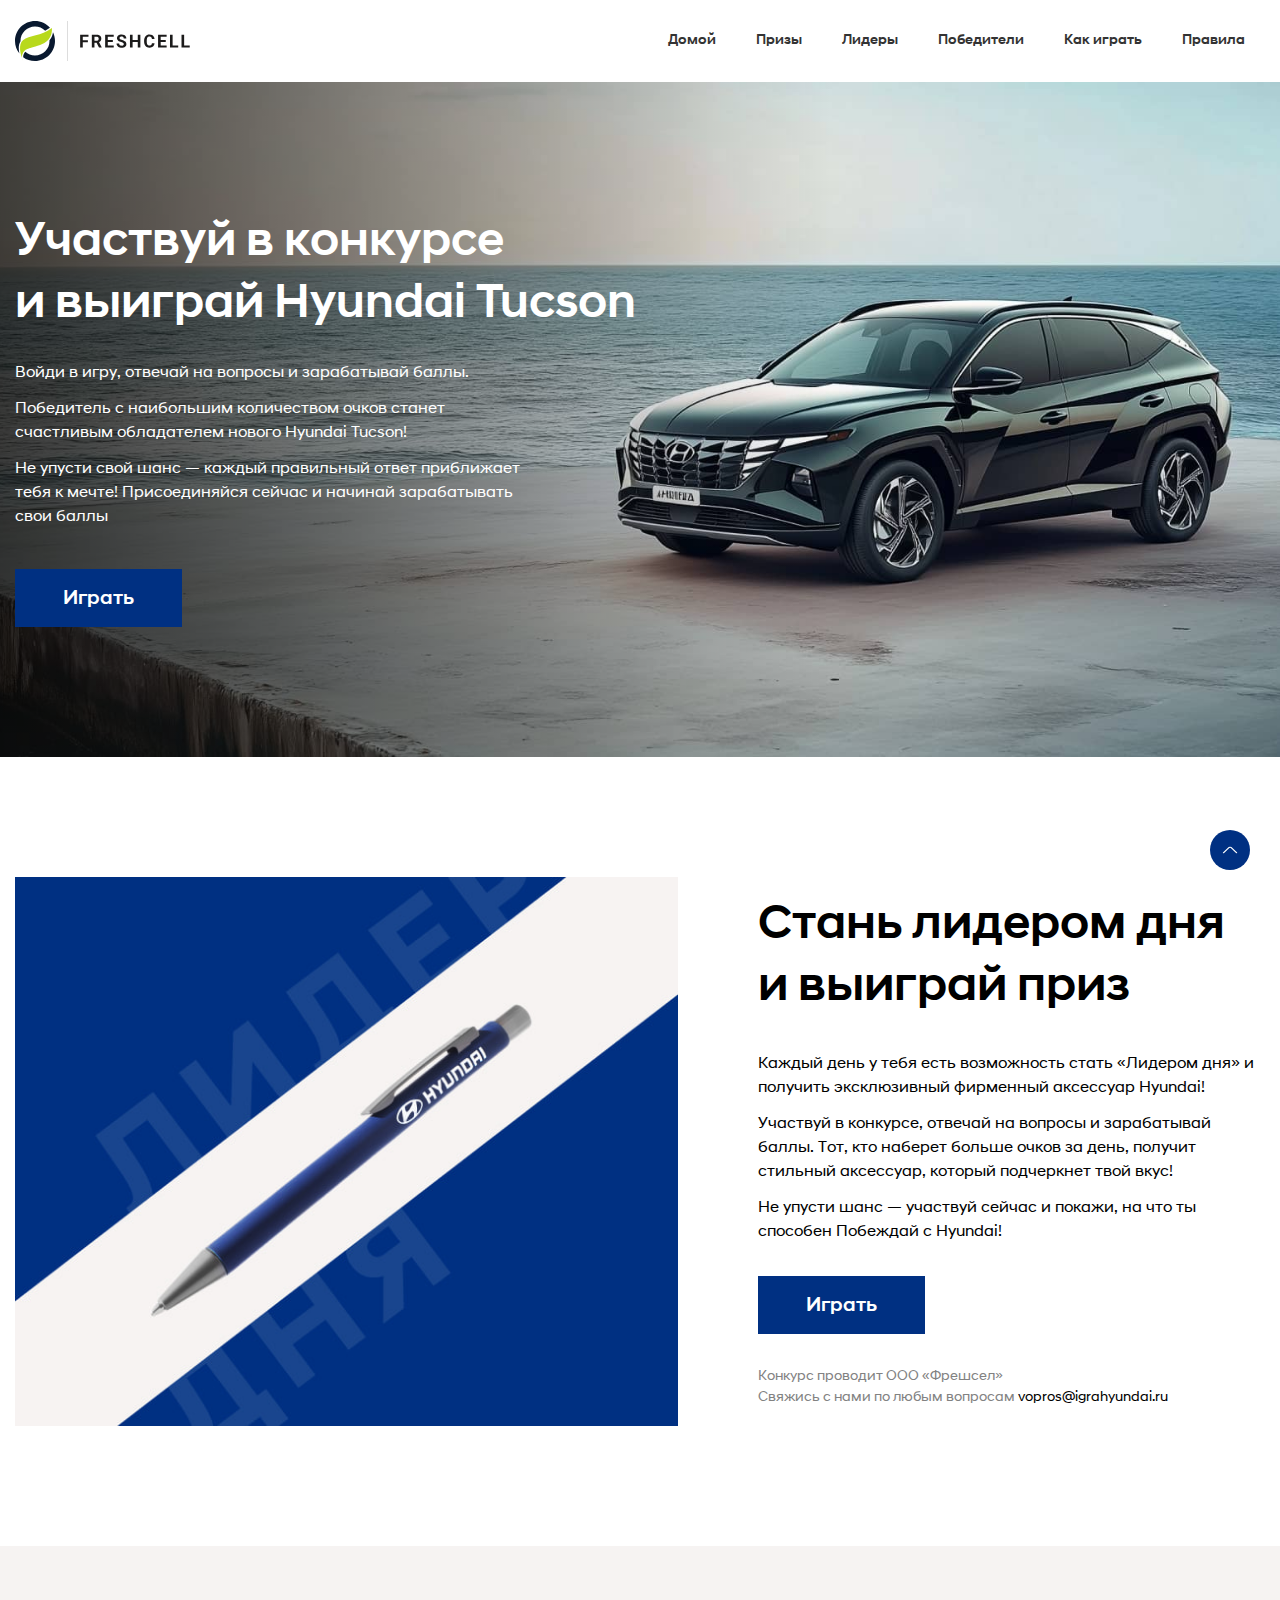
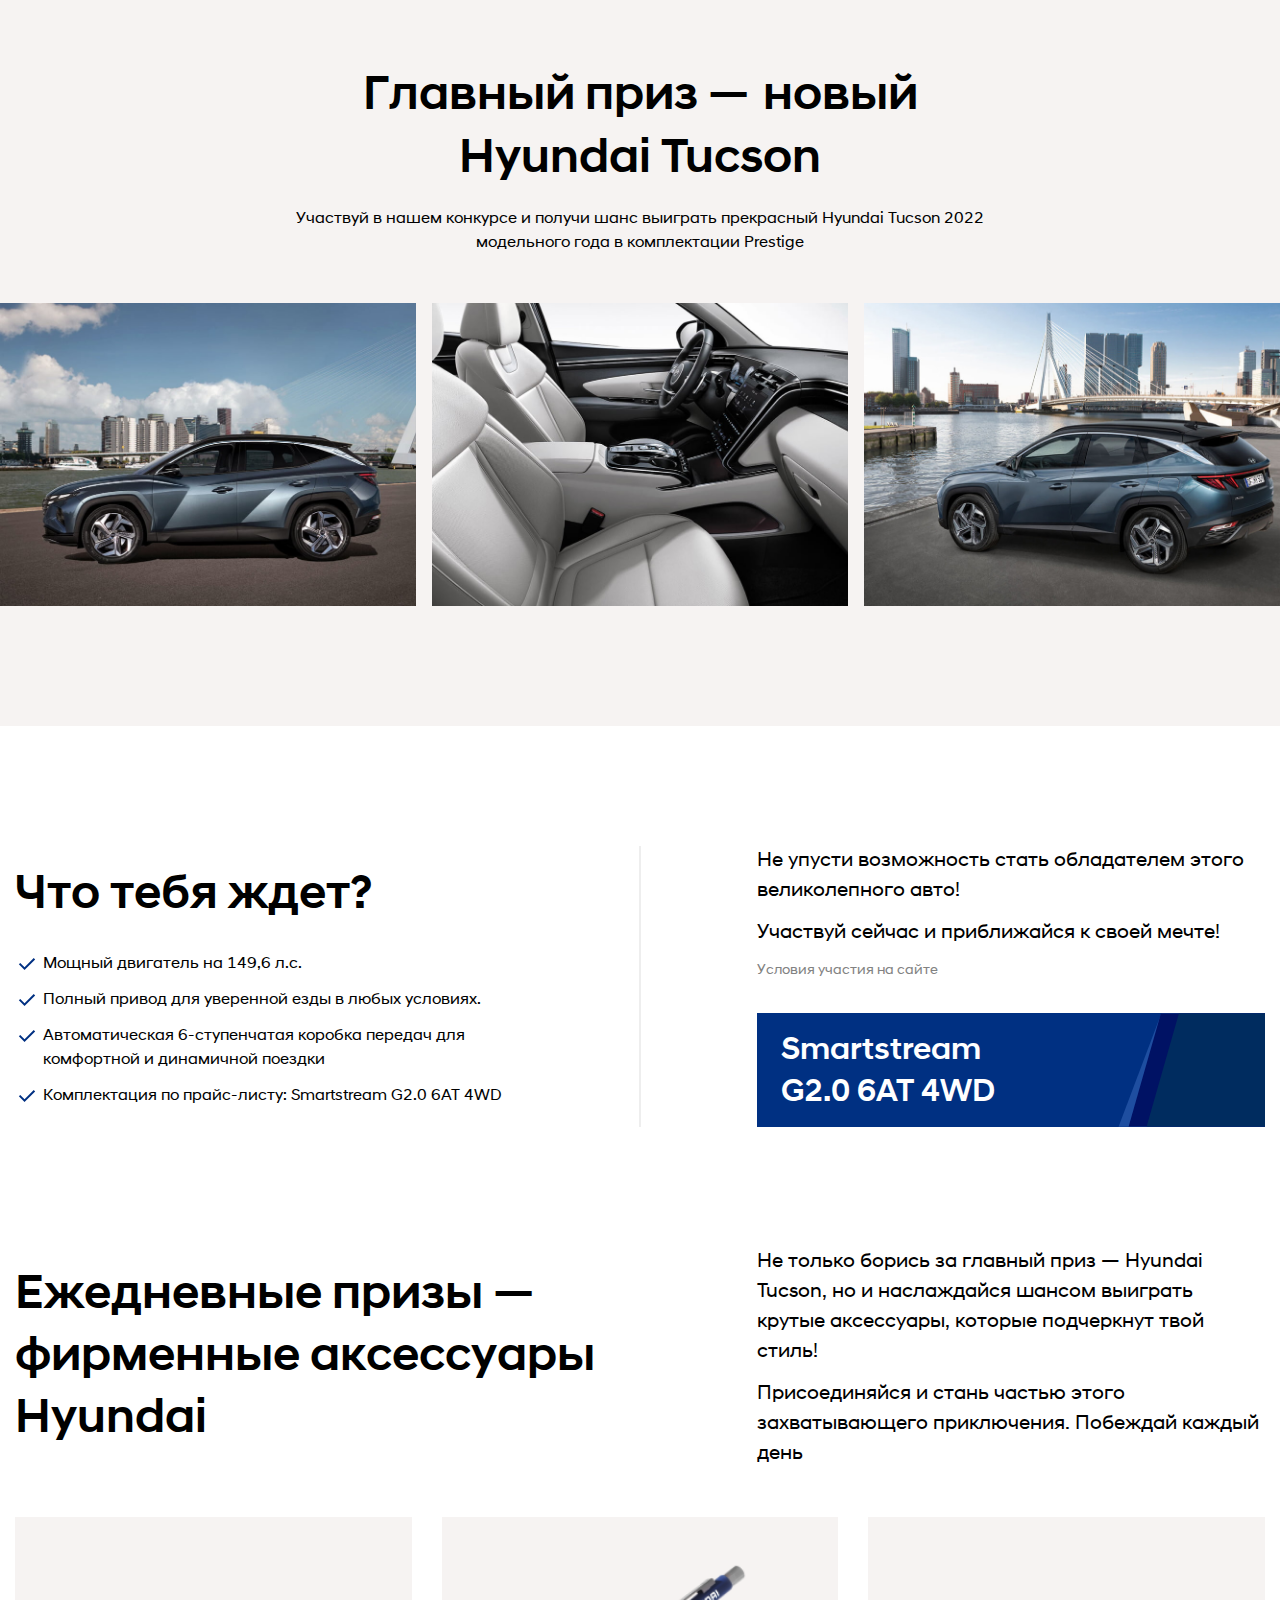
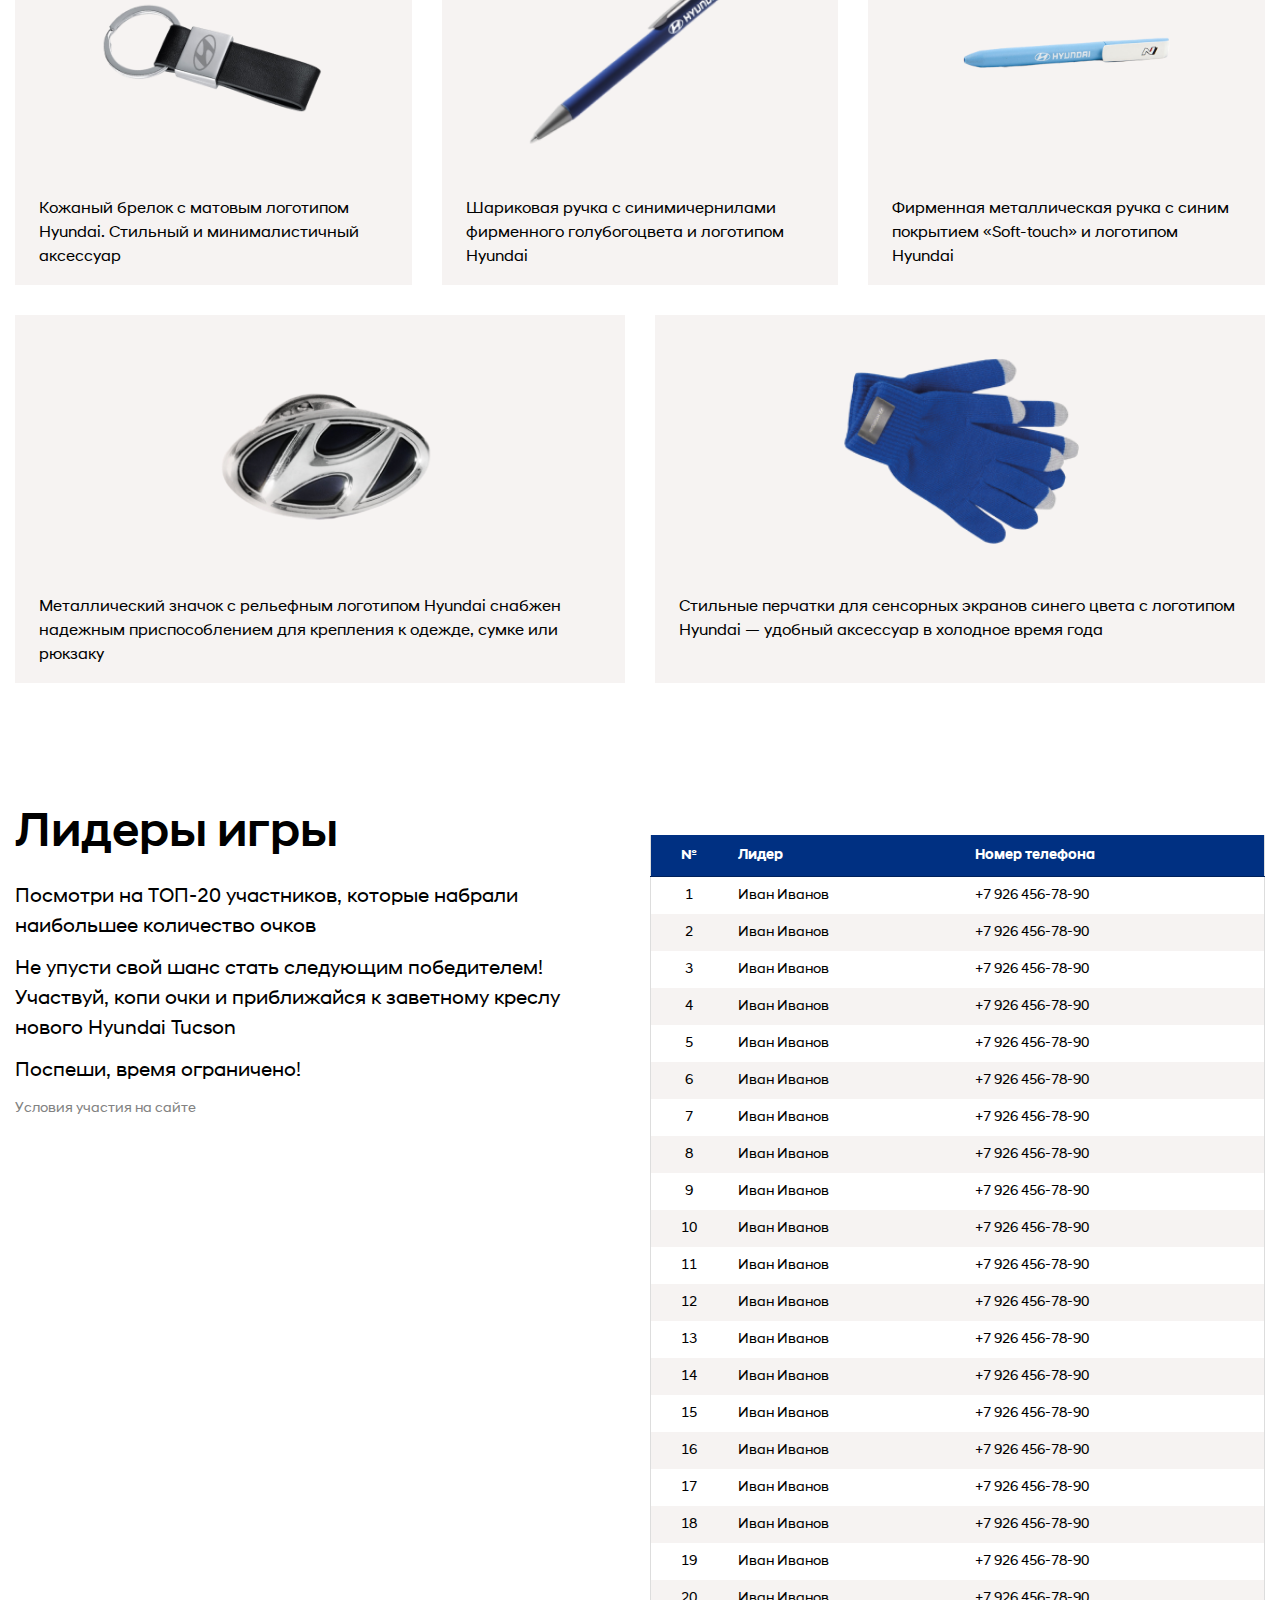
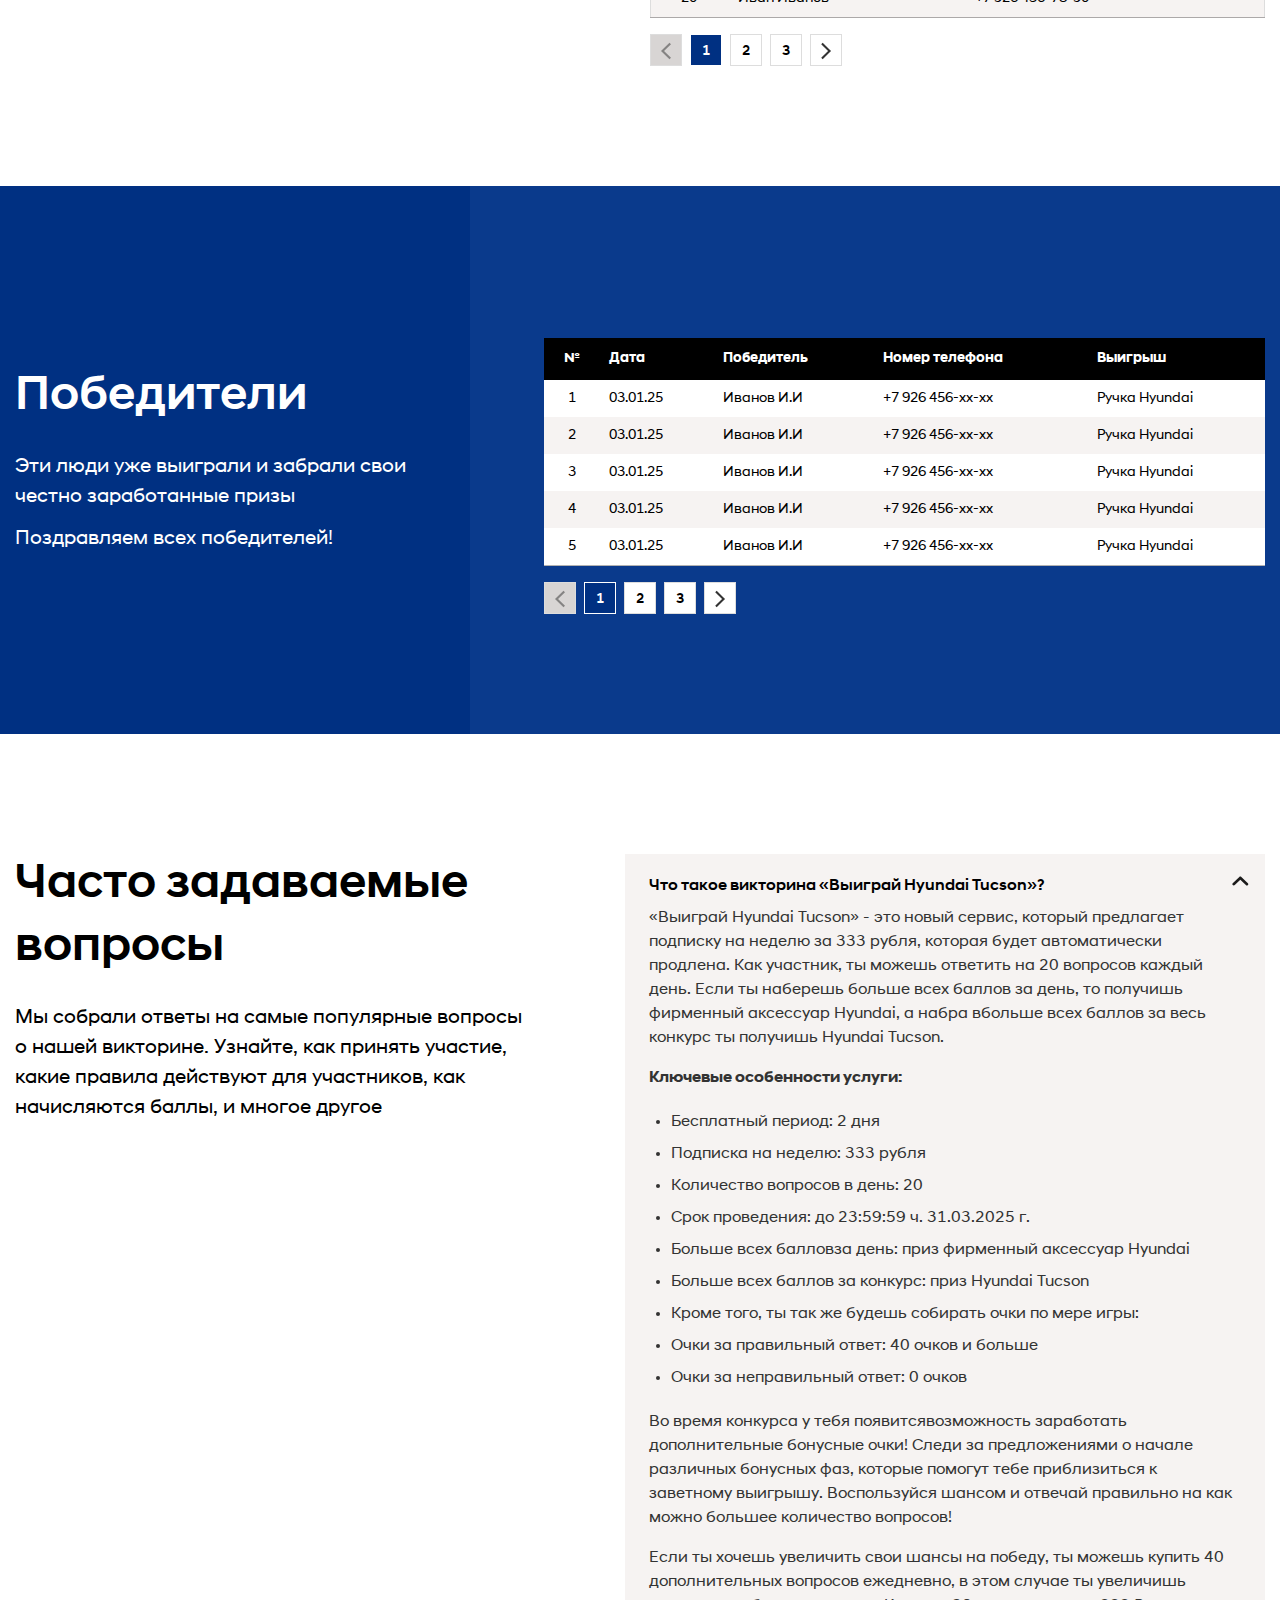
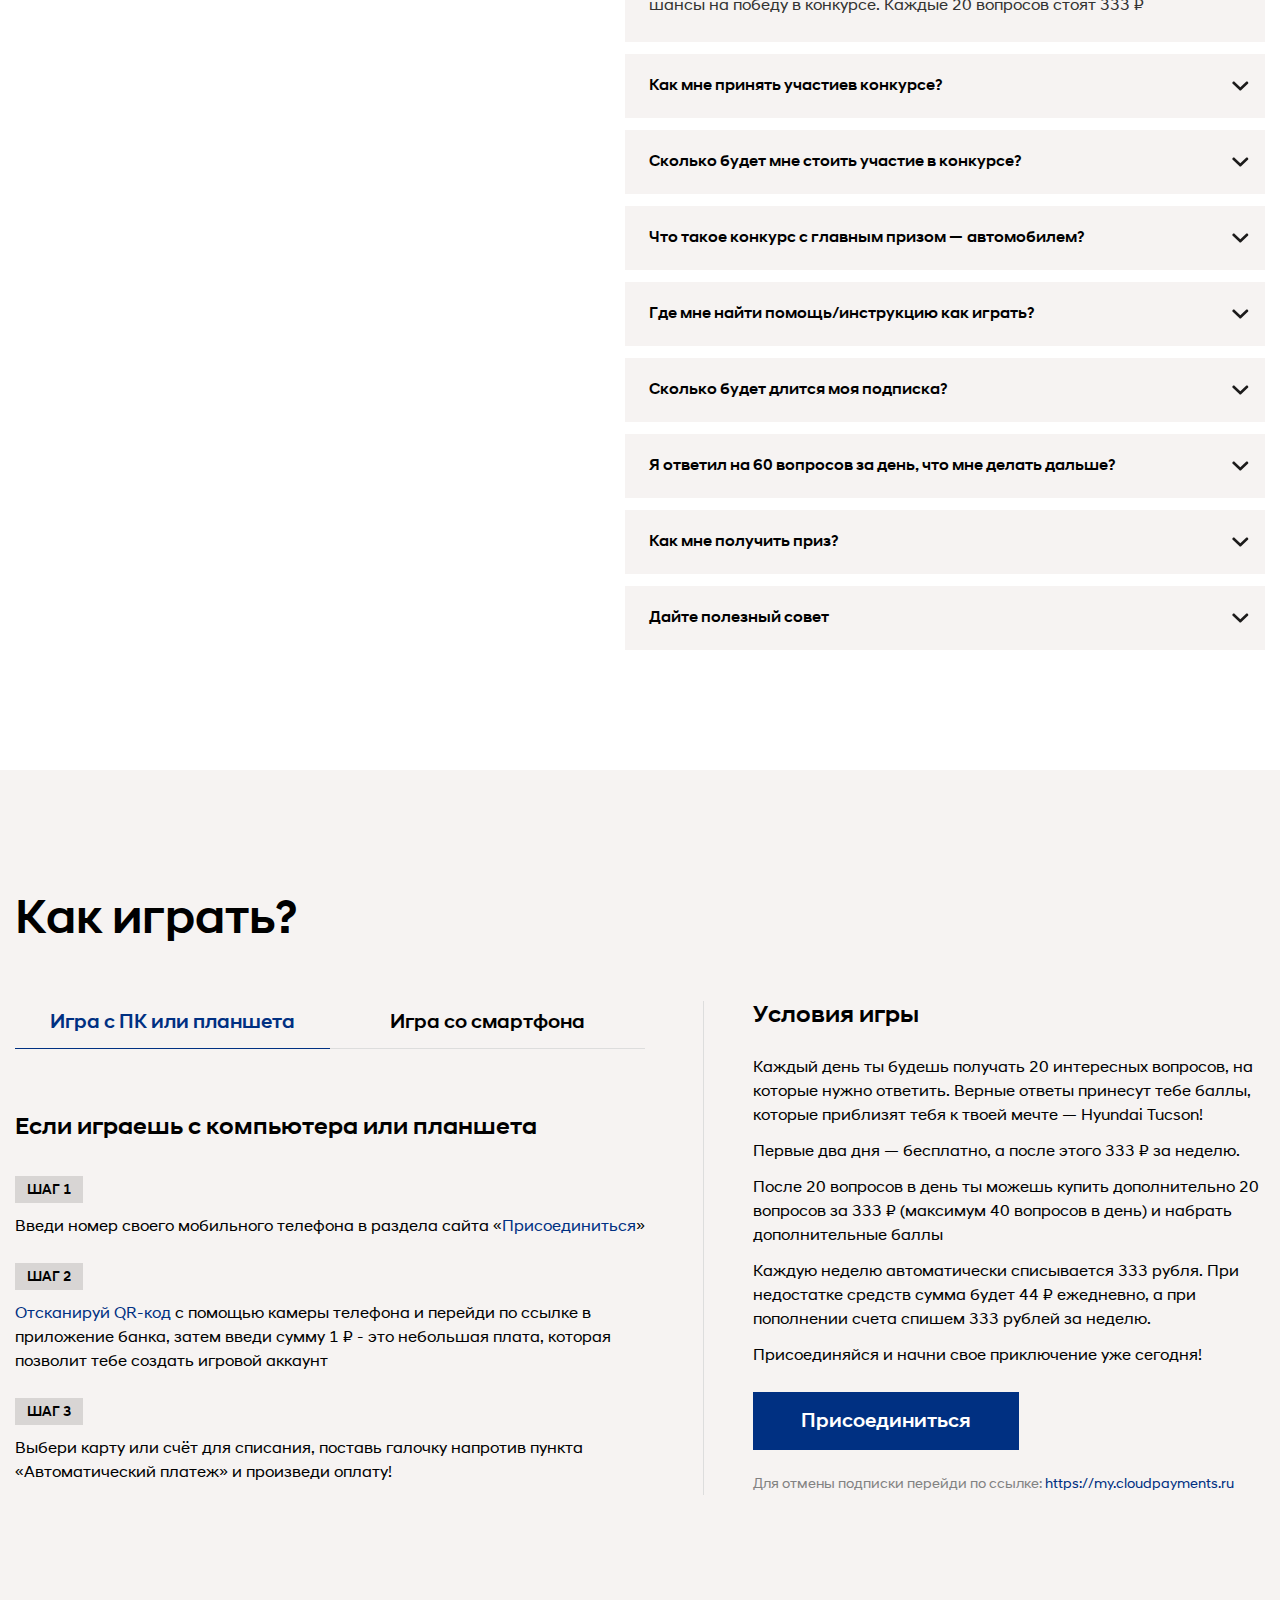
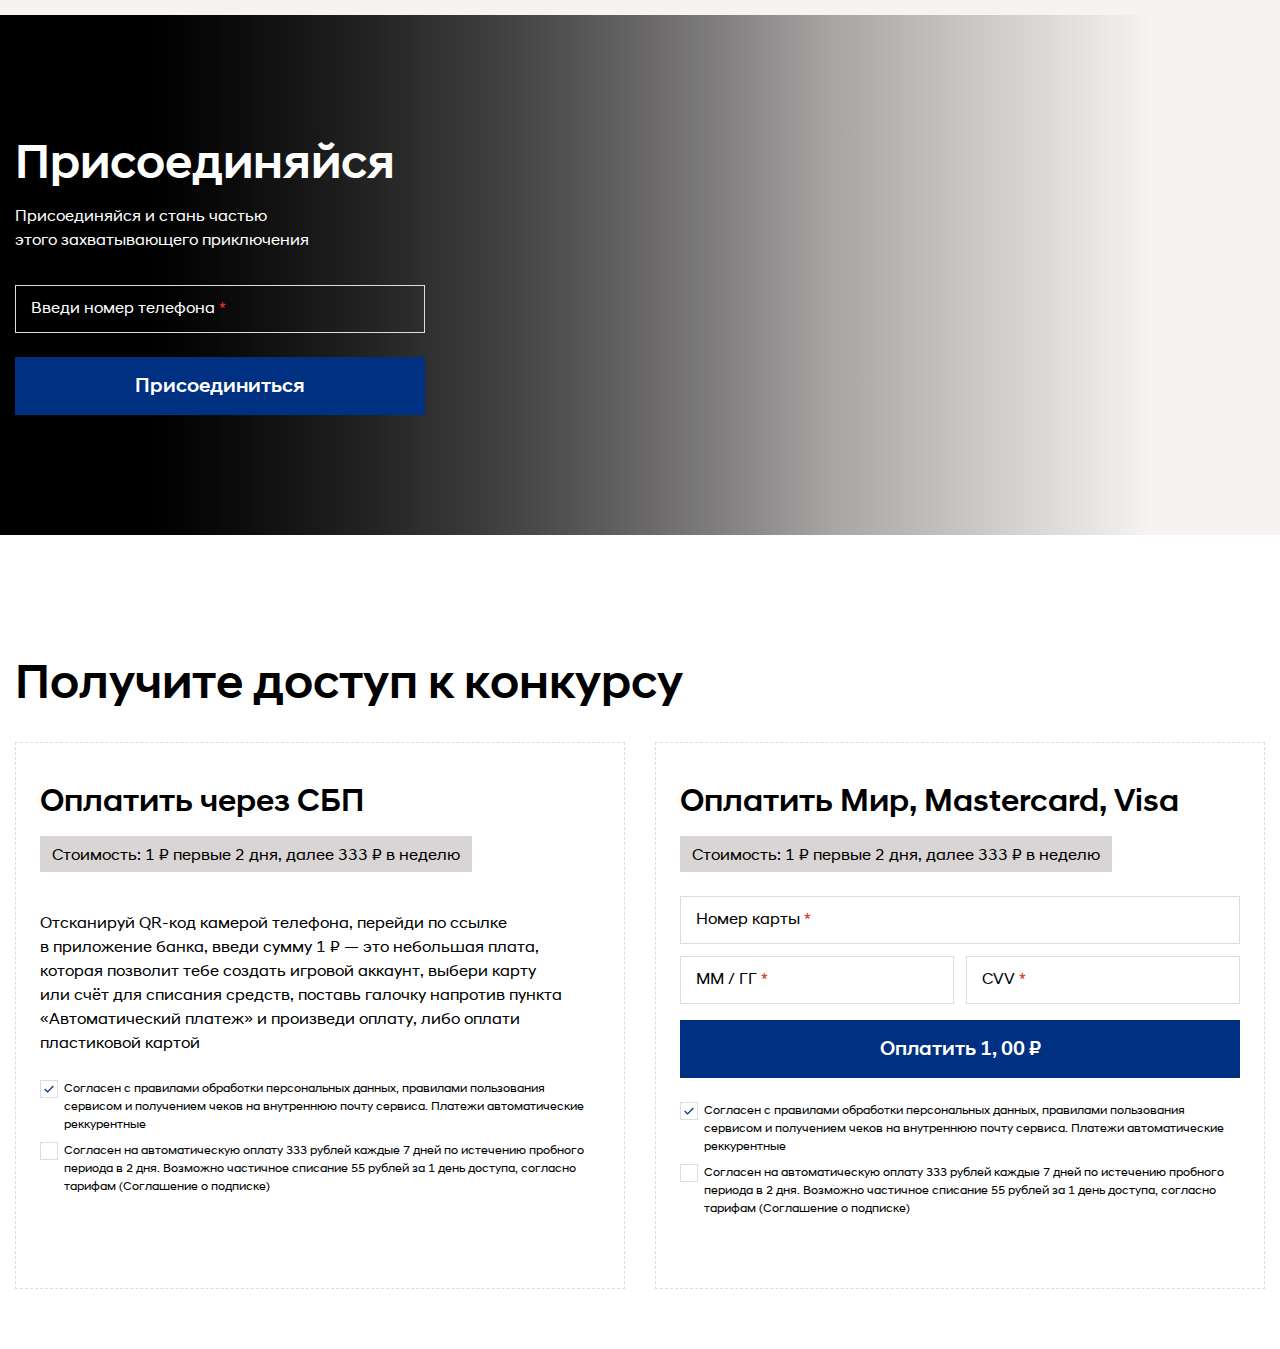
==== index.html @ f5cec4c1 "access block" ====
﻿<!DOCTYPE html>
<html lang="ru">

<head>
    <meta charset="utf-8">
    <meta name="viewport" content="width=device-width">
    <title>Официальный конкурс Hyundai Tucson</title>
    <link rel="shortcut icon" href="favicon.svg" type="image/svg">
    <link rel="stylesheet" href="./fonts/stylesheet.css">
    <link rel="stylesheet" href="./css/dataTables.dataTables.min.css">
    <link rel="stylesheet" href="./css/style.css">
    <link rel="stylesheet" href="./css/jquery.fancybox.min.css">
</head>

<body id="home">
    <header class="header">
        <div class="container fx-ac">
            <a href="#" class="logo"><img src="img/logo.svg" alt="i"></a>
            <button class="btn__menu"><span></span></button>
            <nav class="nav fx-ac">
                <a class="nav__link" href="#home">Домой</a>
                <a class="nav__link" href="#prises">Призы</a>
                <a class="nav__link" href="#liders">Лидеры</a>
                <a class="nav__link" href="#winners">Победители</a>
                <a class="nav__link" href="#how">Как играть</a>
                <a class="nav__link" href="./pdf/rules.pdf" target="_blank">Правила</a>
            </nav>
        </div>
    </header>

    <main class="hero">
        <div class="container">
            <div class="col">
                <h1>Участвуй в конкурсе <br> и выиграй Hyundai Tucson</h1>
                <p>Войди в игру, отвечай на вопросы и зарабатывай баллы.</p>

                <p>
                    Победитель с наибольшим количеством очков станет счастливым обладателем нового Hyundai Tucson!
                </p>
                <p>
                    Не упусти свой шанс — каждый правильный ответ приближает тебя к мечте! Присоединяйся сейчас
                    и начинай зарабатывать свои баллы
                </p>
                <a href="#join" class="btn">Играть</a>
            </div>
        </div>
        <img src="img/slide-1.jpg" alt="i" class="hero__bg">
    </main>

    <section class="lider">
        <div class="container fx-ac fx-jb">
            <div class="lider-img">
                <img src="img/pen.jpg" alt="i">
            </div>
            <div class="lider-title fx-col">
                <h2>Стань лидером дня <i>и выиграй</i> приз</h2>
                <img class="lider-img__mob" src="img/pen.jpg" alt="i">
                <div class="title">
                    <p>
                        Каждый день у тебя есть возможность стать «Лидером дня» и получить эксклюзивный фирменный
                        аксессуар
                        Hyundai!
                    </p>
                    <p>
                        Участвуй в конкурсе, отвечай на вопросы и зарабатывай баллы. Тот, кто наберет больше очков за
                        день,
                        получит стильный аксессуар, который подчеркнет твой вкус!
                    </p>
                    <p>
                        Не упусти шанс — участвуй сейчас и покажи, на что ты способен Побеждай с Hyundai!
                    </p>
                </div>
                <a href="#join" class="btn">Играть</a>
                <p class="sm">
                    Конкурс проводит ООО «Фрешсел» <br>
                    Свяжись с нами по любым вопросам <a href="mailto:vopros@igrahyundai.ru">vopros@igrahyundai.ru</a>
                </p>
            </div>
        </div>
    </section>

    <section class="main bg">
        <h2>Главный приз — новый <br> Hyundai Tucson</h2>
        <p>
            Участвуй в нашем конкурсе и получи шанс выиграть прекрасный Hyundai Tucson 2022
            <br>
            модельного года в комплектации Prestige
        </p>

        <div class="main-imgs fx-jb">
            <a href="img/prise-1.jpg" data-fancybox="gallery"><img src="img/prise-1.jpg" alt="i" loading="lazy"></a>
            <a href="img/prise-2.jpg" data-fancybox="gallery"><img src="img/prise-2.jpg" alt="i" loading="lazy"></a>
            <a href="img/prise-3.jpg" data-fancybox="gallery"><img src="img/prise-3.jpg" alt="i" loading="lazy"></a>
        </div>
    </section>

    <section class="expect">
        <div class="container fx-ac fx-jb">
            <div class="col">
                <h2>Что тебя ждет?</h2>
                <ul class="check">
                    <li>
                        Мощный двигатель на 149,6 л.с.
                    </li>
                    <li>
                        Полный привод для уверенной езды в любых условиях.
                    </li>
                    <li>
                        Автоматическая 6-ступенчатая коробка передач для комфортной и динамичной поездки
                    </li>
                    <li>
                        Комплектация по прайс-листу: Smartstream G2.0 6AT 4WD
                    </li>
                </ul>
            </div>

            <div class="col">
                <p class="md">Не упусти возможность стать обладателем этого великолепного авто!</p>
                <p class="md">Участвуй сейчас и приближайся к своей мечте!</p>
                <a href="./pdf/rules.pdf" target="_blank" class="sm">Условия участия на сайте</a>
                <div class="stack">
                    <h3 class="stack__heading">Smartstream <br> G2.0 6AT 4WD</h3>
                </div>
            </div>
        </div>
    </section>

    <section class="everyday" id="prises">
        <div class="container">
            <div class="title fx-ac fx-jb">
                <div class="col">
                    <h2>Ежедневные призы — фирменные аксессуары Hyundai</h2>
                </div>
                <div class="col">
                    <p class="md">
                        Не только борись за главный приз — Hyundai Tucson, но и наслаждайся шансом выиграть крутые
                        аксессуары, которые подчеркнут твой стиль!
                    </p>
                    <p class="md">
                        Присоединяйся и стань частью этого захватывающего приключения. Побеждай каждый день
                    </p>
                </div>
            </div>

            <div class="wrap fx-w">
                <div class="item">
                    <a href="img/p-1-3x.png" data-fancybox="items"><img src="img/p-1.png" alt="p" loading="lazy"></a>
                    <p>
                        Кожаный брелок с матовым логотипом Hyundai. Стильный и минималистичный аксессуар
                    </p>
                </div>
                <div class="item">
                    <a href="img/p-2-3x.png" data-fancybox="items"><img src="img/p-2.png" alt="p" loading="lazy"></a>
                    <p>
                        Шариковая ручка с синимичернилами фирменного голубогоцвета и логотипом Hyundai
                    </p>
                </div>
                <div class="item">
                    <a href="img/p-3-3x.png" data-fancybox="items"><img src="img/p-3.png" alt="p" loading="lazy"></a>
                    <p>
                        Фирменная металлическая ручка с синим покрытием «Soft-touch» и логотипом Hyundai
                    </p>
                </div>
                <div class="item">
                    <a href="img/p-4-3x.png" data-fancybox="items"><img src="img/p-4.png" alt="p" loading="lazy"></a>
                    <p>
                        Металлический значок с рельефным логотипом Hyundai снабжен надежным приспособлением для
                        крепления к одежде, сумке или рюкзаку
                    </p>
                </div>
                <div class="item">
                    <a href="img/p-5-3x.png" data-fancybox="items"><img src="img/p-5.png" alt="p" loading="lazy"></a>
                    <p>
                        Стильные перчатки для сенсорных экранов синего цвета с логотипом Hyundai — удобный аксессуар
                        в холодное время года
                    </p>
                </div>
            </div>
        </div>
    </section>

    <section class="liders" id="liders">
        <div class="container fx-jb">
            <div class="col">
                <h2>Лидеры игры</h2>
                <p class="md">
                    Посмотри на ТОП-20 участников, которые набрали наибольшее количество очков
                </p>
                <p class="md">
                    Не упусти свой шанс стать следующим победителем! Участвуй, копи очки и приближайся к заветному
                    креслу нового Hyundai Tucson
                </p>

                <p class="md">Поспеши, время ограничено!</p>
                <a href="./pdf/rules.pdf" target="_blank" class="sm">Условия участия на сайте</a>
            </div>

            <div class="col">
                <table id="tableLiders">
                    <thead>
                        <tr>
                            <th>№</th>
                            <th>Лидер</th>
                            <th>Номер телефона</th>
                        </tr>
                    </thead>
                    <tbody>
                        <tr>
                            <td>1</td>
                            <td>Иван Иванов</td>
                            <td>+7 926 456-78-90</td>
                        </tr>
                        <tr>
                            <td>2</td>
                            <td>Иван Иванов</td>
                            <td>+7 926 456-78-90</td>
                        </tr>
                        <tr>
                            <td>3</td>
                            <td>Иван Иванов</td>
                            <td>+7 926 456-78-90</td>
                        </tr>
                        <tr>
                            <td>4</td>
                            <td>Иван Иванов</td>
                            <td>+7 926 456-78-90</td>
                        </tr>
                        <tr>
                            <td>5</td>
                            <td>Иван Иванов</td>
                            <td>+7 926 456-78-90</td>
                        </tr>
                        <tr>
                            <td>6</td>
                            <td>Иван Иванов</td>
                            <td>+7 926 456-78-90</td>
                        </tr>
                        <tr>
                            <td>7</td>
                            <td>Иван Иванов</td>
                            <td>+7 926 456-78-90</td>
                        </tr>
                        <tr>
                            <td>8</td>
                            <td>Иван Иванов</td>
                            <td>+7 926 456-78-90</td>
                        </tr>
                        <tr>
                            <td>9</td>
                            <td>Иван Иванов</td>
                            <td>+7 926 456-78-90</td>
                        </tr>
                        <tr>
                            <td>10</td>
                            <td>Иван Иванов</td>
                            <td>+7 926 456-78-90</td>
                        </tr>
                        <tr>
                            <td>11</td>
                            <td>Иван Иванов</td>
                            <td>+7 926 456-78-90</td>
                        </tr>
                        <tr>
                            <td>12</td>
                            <td>Иван Иванов</td>
                            <td>+7 926 456-78-90</td>
                        </tr>
                        <tr>
                            <td>13</td>
                            <td>Иван Иванов</td>
                            <td>+7 926 456-78-90</td>
                        </tr>
                        <tr>
                            <td>14</td>
                            <td>Иван Иванов</td>
                            <td>+7 926 456-78-90</td>
                        </tr>
                        <tr>
                            <td>15</td>
                            <td>Иван Иванов</td>
                            <td>+7 926 456-78-90</td>
                        </tr>
                        <tr>
                            <td>16</td>
                            <td>Иван Иванов</td>
                            <td>+7 926 456-78-90</td>
                        </tr>
                        <tr>
                            <td>17</td>
                            <td>Иван Иванов</td>
                            <td>+7 926 456-78-90</td>
                        </tr>
                        <tr>
                            <td>18</td>
                            <td>Иван Иванов</td>
                            <td>+7 926 456-78-90</td>
                        </tr>
                        <tr>
                            <td>19</td>
                            <td>Иван Иванов</td>
                            <td>+7 926 456-78-90</td>
                        </tr>
                        <tr>
                            <td>20</td>
                            <td>Иван Иванов</td>
                            <td>+7 926 456-78-90</td>
                        </tr>
                        <tr>
                            <td>21</td>
                            <td>Иван Иванов</td>
                            <td>+7 926 456-78-90</td>
                        </tr>
                        <tr>
                            <td>22</td>
                            <td>Иван Иванов</td>
                            <td>+7 926 456-78-90</td>
                        </tr>
                        <tr>
                            <td>23</td>
                            <td>Иван Иванов</td>
                            <td>+7 926 456-78-90</td>
                        </tr>
                        <tr>
                            <td>24</td>
                            <td>Иван Иванов</td>
                            <td>+7 926 456-78-90</td>
                        </tr>
                        <tr>
                            <td>25</td>
                            <td>Иван Иванов</td>
                            <td>+7 926 456-78-90</td>
                        </tr>
                        <tr>
                            <td>26</td>
                            <td>Иван Иванов</td>
                            <td>+7 926 456-78-90</td>
                        </tr>
                        <tr>
                            <td>27</td>
                            <td>Иван Иванов</td>
                            <td>+7 926 456-78-90</td>
                        </tr>
                        <tr>
                            <td>28</td>
                            <td>Иван Иванов</td>
                            <td>+7 926 456-78-90</td>
                        </tr>
                        <tr>
                            <td>29</td>
                            <td>Иван Иванов</td>
                            <td>+7 926 456-78-90</td>
                        </tr>
                        <tr>
                            <td>30</td>
                            <td>Иван Иванов</td>
                            <td>+7 926 456-78-90</td>
                        </tr>
                        <tr>
                            <td>31</td>
                            <td>Иван Иванов</td>
                            <td>+7 926 456-78-90</td>
                        </tr>
                        <tr>
                            <td>32</td>
                            <td>Иван Иванов</td>
                            <td>+7 926 456-78-90</td>
                        </tr>
                        <tr>
                            <td>33</td>
                            <td>Иван Иванов</td>
                            <td>+7 926 456-78-90</td>
                        </tr>
                        <tr>
                            <td>34</td>
                            <td>Иван Иванов</td>
                            <td>+7 926 456-78-90</td>
                        </tr>
                        <tr>
                            <td>35</td>
                            <td>Иван Иванов</td>
                            <td>+7 926 456-78-90</td>
                        </tr>
                        <tr>
                            <td>36</td>
                            <td>Иван Иванов</td>
                            <td>+7 926 456-78-90</td>
                        </tr>
                        <tr>
                            <td>37</td>
                            <td>Иван Иванов</td>
                            <td>+7 926 456-78-90</td>
                        </tr>
                        <tr>
                            <td>38</td>
                            <td>Иван Иванов</td>
                            <td>+7 926 456-78-90</td>
                        </tr>
                        <tr>
                            <td>39</td>
                            <td>Иван Иванов</td>
                            <td>+7 926 456-78-90</td>
                        </tr>
                        <tr>
                            <td>40</td>
                            <td>Иван Иванов</td>
                            <td>+7 926 456-78-90</td>
                        </tr>
                        <tr>
                            <td>41</td>
                            <td>Иван Иванов</td>
                            <td>+7 926 456-78-90</td>
                        </tr>
                        <tr>
                            <td>42</td>
                            <td>Иван Иванов</td>
                            <td>+7 926 456-78-90</td>
                        </tr>
                        <tr>
                            <td>43</td>
                            <td>Иван Иванов</td>
                            <td>+7 926 456-78-90</td>
                        </tr>
                        <tr>
                            <td>44</td>
                            <td>Иван Иванов</td>
                            <td>+7 926 456-78-90</td>
                        </tr>
                        <tr>
                            <td>45</td>
                            <td>Иван Иванов</td>
                            <td>+7 926 456-78-90</td>
                        </tr>
                        <tr>
                            <td>46</td>
                            <td>Иван Иванов</td>
                            <td>+7 926 456-78-90</td>
                        </tr>
                        <tr>
                            <td>47</td>
                            <td>Иван Иванов</td>
                            <td>+7 926 456-78-90</td>
                        </tr>
                        <tr>
                            <td>48</td>
                            <td>Иван Иванов</td>
                            <td>+7 926 456-78-90</td>
                        </tr>
                        <tr>
                            <td>49</td>
                            <td>Иван Иванов</td>
                            <td>+7 926 456-78-90</td>
                        </tr>
                        <tr>
                            <td>50</td>
                            <td>Иван Иванов</td>
                            <td>+7 926 456-78-90</td>
                        </tr>
                        <tr>
                            <td>51</td>
                            <td>Иван Иванов</td>
                            <td>+7 926 456-78-90</td>
                        </tr>
                        <tr>
                            <td>52</td>
                            <td>Иван Иванов</td>
                            <td>+7 926 456-78-90</td>
                        </tr>
                        <tr>
                            <td>53</td>
                            <td>Иван Иванов</td>
                            <td>+7 926 456-78-90</td>
                        </tr>
                        <tr>
                            <td>54</td>
                            <td>Иван Иванов</td>
                            <td>+7 926 456-78-90</td>
                        </tr>
                        <tr>
                            <td>55</td>
                            <td>Иван Иванов</td>
                            <td>+7 926 456-78-90</td>
                        </tr>
                        <tr>
                            <td>56</td>
                            <td>Иван Иванов</td>
                            <td>+7 926 456-78-90</td>
                        </tr>
                        <tr>
                            <td>57</td>
                            <td>Иван Иванов</td>
                            <td>+7 926 456-78-90</td>
                        </tr>
                        <tr>
                            <td>58</td>
                            <td>Иван Иванов</td>
                            <td>+7 926 456-78-90</td>
                        </tr>
                        <tr>
                            <td>59</td>
                            <td>Иван Иванов</td>
                            <td>+7 926 456-78-90</td>
                        </tr>
                        <tr>
                            <td>60</td>
                            <td>Иван Иванов</td>
                            <td>+7 926 456-78-90</td>
                        </tr>
                    </tbody>
                </table>
            </div>
        </div>
    </section>

    <section class="winners bg-prime" id="winners">
        <div class="container fx-ac fx-jb">
            <div class="col">
                <h2>Победители</h2>
                <p class="md">Эти люди уже выиграли и забрали свои честно заработанные призы</p>
                <p class="md">Поздравляем всех победителей!</p>
            </div>

            <div class="col">
                <div class="table-scroll">
                    <table id="tableWinners">
                        <thead>
                            <tr>
                                <th>№</th>
                                <th>Дата</th>
                                <th>Победитель</th>
                                <th>Номер телефона</th>
                                <th>Выигрыш</th>
                            </tr>
                        </thead>
                        <tbody>
                            <tr>
                                <td>1</td>
                                <td>03.01.25</td>
                                <td>Иванов И.И</td>
                                <td>+7 926 456-xx-xx</td>
                                <td>Ручка Hyundai</td>
                            </tr>
                            <tr>
                                <td>2</td>
                                <td>03.01.25</td>
                                <td>Иванов И.И</td>
                                <td>+7 926 456-xx-xx</td>
                                <td>Ручка Hyundai</td>
                            </tr>
                            <tr>
                                <td>3</td>
                                <td>03.01.25</td>
                                <td>Иванов И.И</td>
                                <td>+7 926 456-xx-xx</td>
                                <td>Ручка Hyundai</td>
                            </tr>
                            <tr>
                                <td>4</td>
                                <td>03.01.25</td>
                                <td>Иванов И.И</td>
                                <td>+7 926 456-xx-xx</td>
                                <td>Ручка Hyundai</td>
                            </tr>
                            <tr>
                                <td>5</td>
                                <td>03.01.25</td>
                                <td>Иванов И.И</td>
                                <td>+7 926 456-xx-xx</td>
                                <td>Ручка Hyundai</td>
                            </tr>
                            <tr>
                                <td>6</td>
                                <td>03.01.25</td>
                                <td>Иванов И.И</td>
                                <td>+7 926 456-xx-xx</td>
                                <td>Ручка Hyundai</td>
                            </tr>
                            <tr>
                                <td>7</td>
                                <td>03.01.25</td>
                                <td>Иванов И.И</td>
                                <td>+7 926 456-xx-xx</td>
                                <td>Ручка Hyundai</td>
                            </tr>
                            <tr>
                                <td>8</td>
                                <td>03.01.25</td>
                                <td>Иванов И.И</td>
                                <td>+7 926 456-xx-xx</td>
                                <td>Ручка Hyundai</td>
                            </tr>
                            <tr>
                                <td>9</td>
                                <td>03.01.25</td>
                                <td>Иванов И.И</td>
                                <td>+7 926 456-xx-xx</td>
                                <td>Ручка Hyundai</td>
                            </tr>
                            <tr>
                                <td>10</td>
                                <td>03.01.25</td>
                                <td>Иванов И.И</td>
                                <td>+7 926 456-xx-xx</td>
                                <td>Ручка Hyundai</td>
                            </tr>
                            <tr>
                                <td>11</td>
                                <td>03.01.25</td>
                                <td>Иванов И.И</td>
                                <td>+7 926 456-xx-xx</td>
                                <td>Ручка Hyundai</td>
                            </tr>
                            <tr>
                                <td>12</td>
                                <td>03.01.25</td>
                                <td>Иванов И.И</td>
                                <td>+7 926 456-xx-xx</td>
                                <td>Ручка Hyundai</td>
                            </tr>
                            <tr>
                                <td>13</td>
                                <td>03.01.25</td>
                                <td>Иванов И.И</td>
                                <td>+7 926 456-xx-xx</td>
                                <td>Ручка Hyundai</td>
                            </tr>
                            <tr>
                                <td>14</td>
                                <td>03.01.25</td>
                                <td>Иванов И.И</td>
                                <td>+7 926 456-xx-xx</td>
                                <td>Ручка Hyundai</td>
                            </tr>
                            <tr>
                                <td>15</td>
                                <td>03.01.25</td>
                                <td>Иванов И.И</td>
                                <td>+7 926 456-xx-xx</td>
                                <td>Ручка Hyundai</td>
                            </tr>
                        </tbody>
                    </table>
                </div>
            </div>
        </div>
    </section>

    <section class="faq">
        <div class="container fx-jb">
            <div class="col">
                <h2>Часто задаваемые вопросы</h2>
                <p class="md">
                    Мы собрали ответы на самые популярные вопросы о нашей викторине. Узнайте, как принять участие,
                    какие правила действуют для участников, как начисляются баллы, и многое другое
                </p>
            </div>

            <div class="col">
                <div class="ddown is_active">
                    <button class="ddown-btn">Что такое викторина «Выиграй Hyundai Tucson»?</button>
                    <div class="ddown-content">
                        <p>
                            «Выиграй Hyundai Tucson» - это новый сервис, который предлагает подписку на неделю
                            за 333 рубля, которая будет автоматически продлена. Как участник, ты можешь ответить
                            на 20 вопросов каждый день. Если ты наберешь больше всех баллов за день, то получишь
                            фирменный аксессуар Hyundai, а набра вбольше всех баллов за весь конкурс ты получишь Hyundai
                            Tucson.
                        </p>
                        <p><b>Ключевые особенности услуги:</b></p>
                        <ul class="disc">
                            <li>Бесплатный период: 2 дня</li>
                            <li>Подписка на неделю: 333 рубля</li>
                            <li>Количество вопросов в день: 20</li>
                            <li>Срок проведения: до 23:59:59 ч. 31.03.2025 г.</li>
                            <li>Больше всех балловза день: приз фирменный аксессуар Hyundai</li>
                            <li>Больше всех баллов за конкурс: приз Hyundai Tucson</li>
                            <li>Кроме того, ты так же будешь собирать очки по мере игры:</li>
                            <li>Очки за правильный ответ: 40 очков и больше</li>
                            <li>Очки за неправильный ответ: 0 очков</li>
                        </ul>
                        <p>
                            Во время конкурса у тебя появитсявозможность заработать дополнительные бонусные очки! Следи
                            за предложениями о начале различных бонусных фаз, которые помогут тебе приблизиться
                            к заветному выигрышу. Воспользуйся шансом и отвечай правильно на как можно большее
                            количество вопросов!
                        </p>
                        <p>
                            Если ты хочешь увеличить свои шансы на победу, ты можешь купить 40 дополнительных вопросов
                            ежедневно, в этом случае ты увеличишь шансы на победу в конкурсе. Каждые 20 вопросов стоят
                            333 ₽
                        </p>
                    </div>
                </div>
                <div class="ddown">
                    <button class="ddown-btn">Как мне принять участиев конкурсе?</button>
                    <div class="ddown-content">
                        <p>
                            Участвуй по ссылке <a href="www.igrahyundai.ru/vxod"
                                class="link">www.igrahyundai.ru/vxod</a>
                        </p>
                    </div>
                </div>
                <div class="ddown">
                    <button class="ddown-btn">Сколько будет мне стоить участие в конкурсе?</button>
                    <div class="ddown-content">
                        <p>
                            Первые два дня участия бесплатны. В этот период можно отвечать на 20 вопросов в день. После
                            этого стоимость 333 рубля в неделю, с той же возможностью отвечать на 20 вопросов ежедневно.
                            Также доступна покупка дополнительных 40 вопросов (по 20 за 333 рубля каждый) для увеличения
                            баллов. Каждую неделю списываются 333 рубля. Если до конца конкурса осталось меньше недели,
                            все равно будет списано 333 рубля как за неделю. Если на счету нет достаточной суммы, будут
                            списываться 44 рубля в день, если нет 44 рублей, то доступ к игре будет заблокирован, а при
                            пополнении баланса счета снова будет списаны 333 рубля за неделю.
                        </p>
                        <p>
                            Ты можешь оплатить по пластиковой (дебетовой или кредитной карте) или через систему быстрых
                            платежей ЦБ России по ссылке <a href="www.igrahyundai.ru/oplata"
                                class="link">www.igrahyundai.ru/oplata</a>
                        </p>
                    </div>
                </div>
                <div class="ddown">
                    <button class="ddown-btn">Что такое конкурс с главным призом — автомобилем?</button>
                    <div class="ddown-content">
                        <p>
                            Это соревнование, в котором участники могут выиграть автомобиль в качестве главного приза.
                            Конкурс доступен для всех граждан РФ старше 18 лет. Чтобы участвовать, нужно
                            зарегистрироваться на сайте. Каждый день участники могут отвечать на 20 вопросов и
                            дополнительно приобрести возможность ответить еще на 40. Верные ответы приносят баллы, и
                            участник, набравший больше всех за день, получает аксессуар Hyundai. В итоге, по итогам
                            конкурса, Hyundai Tucson получит тот, кто наберет наибольшее количество баллов.
                        </p>
                    </div>
                </div>
                <div class="ddown">
                    <button class="ddown-btn">Где мне найти помощь/инструкцию как играть?</button>
                    <div class="ddown-content">
                        <p>
                            Ты можешь ознакомиться с инструкцией по ссылке <a href="www.igrahyundai.ru/kak-igrat"
                                class="link">www.igrahyundai.ru/kak-igrat</a>
                        </p>
                    </div>
                </div>
                <div class="ddown">
                    <button class="ddown-btn">Сколько будет длится моя подписка?</button>
                    <div class="ddown-content">
                        <p>
                            Твоя подписка длится неделю. Если в момент оплаты на счету находится менее 333 рублей, будет
                            списано 44 рубля, и подписка продлится еще на 1 день. Если же нет 44 рублей, то доступ к
                            игре будет заблокирован, а при пополнении баланса счета снова будет списаны 333 рубля за
                            неделю.
                        </p>
                    </div>
                </div>
                <div class="ddown">
                    <button class="ddown-btn">Я ответил на 60 вопросов за день, что мне делать дальше?</button>
                    <div class="ddown-content">
                        <p>
                            Ты можешь получить максимум 60 вопросов в день. После того как ты ответил(а) на 60, сервис
                            больше не будет присылать вопросы до следующего дня. Начало дня наступает в 00:00 по
                            московскому времени.
                        </p>
                    </div>
                </div>
                <div class="ddown">
                    <button class="ddown-btn">Как мне получить приз?</button>
                    <div class="ddown-content">
                        <p>
                            Ежедневные призы отправляем по почте, если у тебя есть адрес в РФ. Главный приз вручим после
                            получения необходимых документов. Подробности в Правилах конкурса.
                        </p>
                    </div>
                </div>
                <div class="ddown">
                    <button class="ddown-btn">Дайте полезный совет</button>
                    <div class="ddown-content">
                        <p>
                            Переноси очки! <br>
                            Помни, что твои очки накапливаются в течение всего конкурса. Давая хотя бы один правильный
                            ответ каждый день с даты начал своего участия по дату окончания конкурса, ты переносишь
                            набранные тобой ранее очки на свой ежедневный счет!
                        </p>
                    </div>
                </div>
            </div>
        </div>
    </section>

    <section class="how bg" id="how">
        <div class="container">
            <h2>Как играть?</h2>
            <div class="wrap fx-ac fx-jb">
                <div class="col">
                    <div class="tabs-btns fx-ac">
                        <button class="tabs__btn is_active" data-tab-btn="1">Игра с ПК или планшета</button>
                        <button class="tabs__btn" data-tab-btn="2">Игра со смартфона</button>
                    </div>

                    <div class="tabs-content is_active" data-tab="1">
                        <img src="img/devices.svg" alt="i" loading="lazy" class="how__ic">
                        <h4 class="h4">Если играешь с компьютера или планшета</h4>

                        <span class="tag">ШАГ 1</span>
                        <p>
                            Введи номер своего мобильного телефона в раздела сайта «<a href="#join"
                                class="link">Присоединиться</a>»
                        </p>
                        <span class="tag">ШАГ 2</span>
                        <p>
                            <a href="#join" class="link">Отсканируй QR-код</a> с помощью камеры телефона и перейди по
                            ссылке в приложение банка, затем
                            введи
                            сумму 1 ₽ - это небольшая плата, которая позволит тебе создать игровой аккаунт
                        </p>
                        <span class="tag">ШАГ 3</span>
                        <p>
                            Выбери карту или счёт для списания, поставь галочку напротив пункта «Автоматический платеж»
                            и произведи оплату! </p>
                    </div>

                    <div class="tabs-content" data-tab="2">
                        <img src="img/smartphone.svg" alt="i" loading="lazy" class="how__ic">
                        <h4 class="h4">Если играешь со смартфона</h4>

                        <span class="tag">ШАГ 1</span>
                        <p>
                            Введи номер своего мобильного телефона в раздела сайта «<a href="#join"
                                class="link">Присоединиться</a>»
                        </p>
                        <span class="tag">ШАГ 2</span>
                        <p>
                            <a href="#join" class="link">Введи реквизиты</a> своей банковской карты, укажи сумму в 1 ₽ -
                            это небольшая плата, которая
                            позволит тебе создать игровой аккаунт
                        </p>
                        <span class="tag">ШАГ 3</span>
                        <p>
                            Поставь галочку напротив пункта «Автоматический платеж» и произведи оплату
                        </p>
                    </div>
                </div>

                <div class="col">
                    <h4 class="h4">Условия игры</h4>
                    <p>
                        Каждый день ты будешь получать 20 интересных вопросов, на которые нужно ответить. Верные ответы
                        принесут тебе баллы, которые приблизят тебя к твоей мечте — Hyundai Tucson!
                    </p>
                    <p>
                        Первые два дня — бесплатно, а после этого 333 ₽ за неделю.
                    </p>
                    <p>
                        После 20 вопросов в день ты можешь купить дополнительно 20 вопросов за 333 ₽ (максимум
                        40 вопросов в день) и набрать дополнительные баллы
                    </p>
                    <p>
                        Каждую неделю автоматически списывается 333 рубля. При недостатке средств сумма будет 44 ₽
                        ежедневно, а при пополнении счета спишем 333 рублей за неделю.
                    </p>
                    <p>
                        Присоединяйся и начни свое приключение уже сегодня!
                    </p>
                    <a href="#join" class="btn">Присоединиться</a>

                    <p class="sm">Для отмены подписки перейди по ссылке: <a target="_blank"
                            href="https://my.cloudpayments.ru">https://my.cloudpayments.ru</a></p>
                </div>

            </div>
        </div>
    </section>

    <section class="join bg" id="join">
        <div class="container">
            <div class="join-col">
                <h2>Присоединяйся</h2>
                <p>Присоединяйся и стань частью этого захватывающего приключения</p>
                <form action="#">
                    <div class="inp-wrap --outline">
                        <input type="tel" id="tel" required>
                        <label for="tel">Введи номер телефона <i>*</i></label>
                    </div>
                    <button type="submit" class="btn">Присоединиться</button>
                </form>
            </div>
        </div>
        <img src="img/join.jpg" class="join__bg" alt="i" loading="lazy">
    </section>

    <section class="access">
        <div class="container">
            <h2>Получите доступ к конкурсу</h2>
            <div class="wrap fx-jb">
                <div class="col fx-col">
                    <h3>Оплатить через СБП</h3>
                    <span class="tag">Стоимость: 1 ₽ первые 2 дня, далее 333 ₽ в неделю</span>
                    <img class="access__qr" src="img/qr.jpg" alt="i" loading="lazy">
                    <p>
                        Отсканируй QR-код камерой телефона, перейди по ссылке в приложение банка, введи сумму 1 ₽ —
                        это небольшая плата, которая позволит тебе создать игровой аккаунт, выбери карту или счёт
                        для списания средств, поставь галочку напротив пункта «Автоматический платеж» и произведи
                        оплату, либо оплати пластиковой картой
                    </p>
                    <div class="inp-check">
                        <input type="radio" required checked name="checkbox" id="policy1">
                        <label for="policy1">
                            Согласен с правилами обработки персональных данных, правилами пользования сервисом
                            и получением чеков на внутреннюю почту сервиса. Платежи автоматические реккурентные
                        </label>
                    </div>
                    <div class="inp-check">
                        <input type="checkbox" required name="checkbox" id="policy2">
                        <label for="policy2">
                            Согласен на автоматическую оплату 333 рублей каждые 7 дней по истечению пробного периода
                            в 2 дня. Возможно частичное списание 55 рублей за 1 день доступа, согласно тарифам
                            (Соглашение о подписке)
                        </label>
                    </div>

                    <div class="access-logos fx-ac">
                        <img src="img/sbp.png" alt="i" loading="lazy">
                    </div>
                </div>
                <div class="col fx-col">
                    <h3>Оплатить Мир, Mastercard, Visa</h3>
                    <div class="tag">Стоимость: 1 ₽ первые 2 дня, далее 333 ₽ в неделю</div>

                    <form>
                        <div class="inp-wrap">
                            <input type="tel" id="tel" required>
                            <label for="tel">Номер карты <i>*</i></label>
                        </div>
                        <div class="group fx-jb">
                            <div class="inp-wrap">
                                <input type="tel" id="tel" required>
                                <label for="tel">ММ / ГГ <i>*</i></label>
                            </div>
                            <div class="inp-wrap">
                                <input type="tel" id="tel" required>
                                <label for="tel">CVV <i>*</i></label>
                            </div>
                        </div>
                        <button class="btn" type="submit">Оплатить 1, 00 ₽</button>

                        <div class="inp-check">
                            <input type="radio" checked required name="checkbox" id="policy1">
                            <label for="policy1">
                                Согласен с правилами обработки персональных данных, правилами пользования сервисом
                                и получением чеков на внутреннюю почту сервиса. Платежи автоматические реккурентные
                            </label>
                        </div>
                        <div class="inp-check">
                            <input type="checkbox" required name="checkbox" id="policy2">
                            <label for="policy2">
                                Согласен на автоматическую оплату 333 рублей каждые 7 дней по истечению пробного периода
                                в 2 дня. Возможно частичное списание 55 рублей за 1 день доступа, согласно тарифам
                                (Соглашение о подписке)
                            </label>
                        </div>
                    </form>

                    <div class="access-logos fx-ac">
                        <img src="img/visa.svg" alt="i" loading="lazy">
                        <img src="img/master.svg" alt="i" loading="lazy">
                        <img src="img/mir.svg" alt="i" loading="lazy">
                    </div>
                </div>
            </div>
        </div>
    </section>

    <!-- <div class="cookies">
        <div class="container fx-ac">
            <p>
                "ООО «Фрешсел» обрабатывает cookies с целью персонализации сервисов и чтобы пользоваться веб-сайтом было
                удобнее. Вы можете запретить обработку сookies в настройках браузера. Пожалуйста, ознакомьтесь <a
                    class="link" href="./pdf/privacy.pdf" target="_blank">с политикой использования cookies</a>. Читайте
                подробнее <a class="link" href="#" target="_blank">о правилах оказания услуг ООО «Фрешсел»</a>.
            </p>
            <button class="btn">Принять</button>
        </div>
    </div> -->

    <a href="#home" class="sroll_up"></a>

    <script src="./js/jquery.min.js"></script>
    <script src="./js/dataTables.min.js"></script>
    <script src="./js/scripts.js"></script>
    <script src="./js/jquery.fancybox.min.js"></script>
</body>

</html>
---- fonts/stylesheet.css ----
@font-face {
    font-family: 'Hyundai Sans Head Office';
    src: url('HyundaiSansHeadOffice-Bold.eot');
    src: local('Hyundai Sans Head Office Bold'), local('HyundaiSansHeadOffice-Bold'),
        url('HyundaiSansHeadOffice-Bold.eot?#iefix') format('embedded-opentype'),
        url('HyundaiSansHeadOffice-Bold.woff') format('woff'),
        url('HyundaiSansHeadOffice-Bold.ttf') format('truetype');
    font-weight: bold;
    font-style: normal;
}

@font-face {
    font-family: 'Hyundai Sans Head Office';
    src: url('HyundaiSansHeadOffice-Light.eot');
    src: local('Hyundai Sans Head Office Light'), local('HyundaiSansHeadOffice-Light'),
        url('HyundaiSansHeadOffice-Light.eot?#iefix') format('embedded-opentype'),
        url('HyundaiSansHeadOffice-Light.woff') format('woff'),
        url('HyundaiSansHeadOffice-Light.ttf') format('truetype');
    font-weight: 300;
    font-style: normal;
}

@font-face {
    font-family: 'Hyundai Sans Head Office';
    src: url('HyundaiSansHeadOffice-Medium.eot');
    src: local('Hyundai Sans Head Office Medium'), local('HyundaiSansHeadOffice-Medium'),
        url('HyundaiSansHeadOffice-Medium.eot?#iefix') format('embedded-opentype'),
        url('HyundaiSansHeadOffice-Medium.woff') format('woff'),
        url('HyundaiSansHeadOffice-Medium.ttf') format('truetype');
    font-weight: 500;
    font-style: normal;
}

@font-face {
    font-family: 'Hyundai Sans Head Office';
    src: url('HyundaiSansHeadOffice-Regular.eot');
    src: local('Hyundai Sans Head Office'), local('HyundaiSansHeadOffice-Regular'),
        url('HyundaiSansHeadOffice-Regular.eot?#iefix') format('embedded-opentype'),
        url('HyundaiSansHeadOffice-Regular.woff') format('woff'),
        url('HyundaiSansHeadOffice-Regular.ttf') format('truetype');
    font-weight: normal;
    font-style: normal;
}

@font-face {
    font-family: 'Hyundai Sans Text Office';
    src: url('HyundaiSansTextOffice-Regular.eot');
    src: local('Hyundai Sans Text Office'), local('HyundaiSansTextOffice-Regular'),
        url('HyundaiSansTextOffice-Regular.eot?#iefix') format('embedded-opentype'),
        url('HyundaiSansTextOffice-Regular.woff') format('woff'),
        url('HyundaiSansTextOffice-Regular.ttf') format('truetype');
    font-weight: normal;
    font-style: normal;
}

@font-face {
    font-family: 'Hyundai Sans Text Office';
    src: url('HyundaiSansTextOffice-BoldItalic.eot');
    src: local('Hyundai Sans Text Office Bold Italic'), local('HyundaiSansTextOffice-BoldItalic'),
        url('HyundaiSansTextOffice-BoldItalic.eot?#iefix') format('embedded-opentype'),
        url('HyundaiSansTextOffice-BoldItalic.woff') format('woff'),
        url('HyundaiSansTextOffice-BoldItalic.ttf') format('truetype');
    font-weight: bold;
    font-style: italic;
}

@font-face {
    font-family: 'Hyundai Sans Text Office';
    src: url('HyundaiSansTextOffice-Medium.eot');
    src: local('Hyundai Sans Text Office Medium'), local('HyundaiSansTextOffice-Medium'),
        url('HyundaiSansTextOffice-Medium.eot?#iefix') format('embedded-opentype'),
        url('HyundaiSansTextOffice-Medium.woff') format('woff'),
        url('HyundaiSansTextOffice-Medium.ttf') format('truetype');
    font-weight: 500;
    font-style: normal;
}

@font-face {
    font-family: 'Hyundai Sans Text Office';
    src: url('HyundaiSansTextOffice-Bold.eot');
    src: local('Hyundai Sans Text Office Bold'), local('HyundaiSansTextOffice-Bold'),
        url('HyundaiSansTextOffice-Bold.eot?#iefix') format('embedded-opentype'),
        url('HyundaiSansTextOffice-Bold.woff') format('woff'),
        url('HyundaiSansTextOffice-Bold.ttf') format('truetype');
    font-weight: bold;
    font-style: normal;
}

@font-face {
    font-family: 'Hyundai Sans Text Office';
    src: url('HyundaiSansTextOffice-Italic.eot');
    src: local('Hyundai Sans Text Office Italic'), local('HyundaiSansTextOffice-Italic'),
        url('HyundaiSansTextOffice-Italic.eot?#iefix') format('embedded-opentype'),
        url('HyundaiSansTextOffice-Italic.woff') format('woff'),
        url('HyundaiSansTextOffice-Italic.ttf') format('truetype');
    font-weight: normal;
    font-style: italic;
}

@font-face {
    font-family: 'Hyundai Sans Text Office';
    src: url('HyundaiSansTextOffice-MediumItalic.eot');
    src: local('Hyundai Sans Text Office Medium Italic'), local('HyundaiSansTextOffice-MediumItalic'),
        url('HyundaiSansTextOffice-MediumItalic.eot?#iefix') format('embedded-opentype'),
        url('HyundaiSansTextOffice-MediumItalic.woff') format('woff'),
        url('HyundaiSansTextOffice-MediumItalic.ttf') format('truetype');
    font-weight: 500;
    font-style: italic;
}
---- css/style.css ----
html{font-family:sans-serif;-ms-text-size-adjust:100%;-webkit-text-size-adjust:100%}body{margin:0}article,aside,details,figcaption,figure,footer,header,hgroup,main,nav,section,summary{display:block}audio,canvas,progress,video{display:inline-block;vertical-align:baseline}audio:not([controls]){display:none;height:0}[hidden],template{display:none}a{background:rgba(0,0,0,0)}a:active,a:hover{outline:0}abbr[title]{border-bottom:1px dotted}b,strong{font-weight:bold}dfn{font-style:italic}h1{font-size:2em;margin:.67em 0}mark{background:#ff0;color:#000}small{font-size:80%}sub,sup{font-size:75%;line-height:0;position:relative;vertical-align:baseline}sup{top:-0.5em}sub{bottom:-0.25em}img{border:0}svg:not(:root){overflow:hidden}figure{margin:1em 40px}hr{-moz-box-sizing:content-box;-webkit-box-sizing:content-box;box-sizing:content-box;height:0}pre{overflow:auto}code,kbd,pre,samp{font-family:monospace,monospace;font-size:1em}button,input,optgroup,select,textarea{color:inherit;font:inherit;margin:0}button{overflow:visible}button,select{text-transform:none}button,html input[type=button],input[type=reset],input[type=submit]{-webkit-appearance:button;cursor:pointer}button[disabled],html input[disabled]{cursor:default}button::-moz-focus-inner,input::-moz-focus-inner{border:0;padding:0}input{line-height:normal}input[type=checkbox],input[type=radio]{-webkit-box-sizing:border-box;-moz-box-sizing:border-box;box-sizing:border-box;padding:0}input[type=number]::-webkit-inner-spin-button,input[type=number]::-webkit-outer-spin-button{height:auto}input[type=search]{-webkit-appearance:textfield;-moz-box-sizing:content-box;-webkit-box-sizing:content-box;box-sizing:content-box}input[type=search]::-webkit-search-cancel-button,input[type=search]::-webkit-search-decoration{-webkit-appearance:none}legend{border:0;padding:0}textarea{overflow:auto}optgroup{font-weight:bold}table{border-collapse:collapse;border-spacing:0}td,th{padding:0}*{padding:0;margin:0;-webkit-box-sizing:border-box;-moz-box-sizing:border-box;box-sizing:border-box;border:none;outline:none}html{scroll-behavior:smooth}:root{--prime: #003082;--white: #FFFFFF;--balck: #000000;--gray-bg: #F6F3F2}body{min-height:100vh;font-size:16px;color:var(--balck);background-color:#fff;font-family:"Hyundai Sans Head Office",sans-serif;font-weight:500;font-style:normal;position:relative;z-index:1}body.is_active{overflow:hidden}.container{max-width:1310px;width:100%;margin:0 auto;padding:0 15px}h1,h2,h3,h4,h5,h6{font-weight:500;margin:0}h1,.h1{font-size:56px;line-height:72.8px;margin:0 0 24px}h2,.h2{font-size:48px;line-height:62.4px;margin:0 0 24px}h2:last-child,.h2:last-child{margin-bottom:0}h2 i,.h2 i{font-style:normal;white-space:nowrap}h3,.h3{font-size:32px;line-height:41.6px;margin:0 0 12px}.h4,h4{font-size:24px;line-height:31.2px;margin:0 0 24px}main{padding-top:90px}@media screen and (max-width: 720px){main{padding-top:76px}}img{display:block;max-width:100%}a,button{color:var(--balck);text-decoration:none;-webkit-transition:all ease .3s;-o-transition:all ease .3s;transition:all ease .3s;background-color:rgba(0,0,0,0)}a:hover,button:hover{opacity:.8}a:hover img,button:hover img{-webkit-filter:none !important;filter:none !important;opacity:1 !important}a:active,button:active{opacity:1;-webkit-transform:scale(0.98);-ms-transform:scale(0.98);-o-transform:scale(0.98);transform:scale(0.98)}p,ul{font-size:16px;line-height:24px;font-weight:normal}.stack{color:var(--white);background-color:var(--prime);padding:18px 24px 13px;background-repeat:no-repeat;background-position:center right;-webkit-background-size:contain;-o-background-size:contain;background-size:contain;background-image:url("../img/stack_bg.svg")}.stack__heading{font-size:32px;line-height:41.6px;margin:0}p{margin-bottom:12px}p.md{font-size:20px;line-height:30px}p:last-child{margin-bottom:0 !important}.sm{font-weight:normal;font-size:14px;line-height:21px;color:#828282}a.sm:hover{opacity:1;color:#00aad2}ul{font-weight:normal}ul.check li{margin-bottom:12px;padding:0 0 0 28px;background-repeat:no-repeat;-webkit-background-size:24px auto;-o-background-size:24px auto;background-size:24px auto;background-position:top left;background-image:url("../img/check.svg")}ul.check li:last-child{margin:0}ul.disc{list-style-type:disc;padding-left:22px}ul.disc li{padding:4px 0}.ddown{background-color:var(--gray-bg);padding-bottom:12px;margin-bottom:12px}.ddown:last-of-type{margin-bottom:0}.ddown-btn{display:block;width:100%;text-align:left;font-size:16px;line-height:24px;padding:20px 50px 8px 24px;position:relative;z-index:1;background-color:var(--gray-bg)}.ddown-btn::after{content:"";display:block;width:17px;height:17px;position:absolute;-webkit-transition:all ease .3s;-o-transition:all ease .3s;transition:all ease .3s;top:50%;margin-top:-2px;right:16px;background-repeat:no-repeat;background-position:center center;-webkit-background-size:contain;-o-background-size:contain;background-size:contain;background-image:url("../img/arr_down.svg")}.ddown-btn.is_active::after{-webkit-transform:scaleY(-1);-ms-transform:scaleY(-1);-o-transform:scaleY(-1);transform:scaleY(-1);margin-top:-8px}.ddown-content{display:none;padding:0 24px 12px}.ddown-content>*{color:#333;margin-bottom:16px}.ddown.is_active .ddown-btn::after{-webkit-transform:scaleY(-1);-ms-transform:scaleY(-1);-o-transform:scaleY(-1);transform:scaleY(-1);margin-top:-8px}.ddown.is_active .ddown-content{display:block}table{width:100%;font-size:14px;line-height:21px;font-weight:400;border:1px solid #ddd;border-top:none;background-color:#fff}table th,table td{white-space:nowrap;padding:9px 16px 7px;text-align:left;color:var(--balck)}table th{background-color:var(--prime);color:var(--white);font-weight:500}table tr:nth-child(even) td{background-color:#f6f3f2}section{padding:60px 0;overflow:hidden}section.bg,section.bg-prime{margin:60px 0;padding:120px 0;background-color:var(--gray-bg)}section.bg-prime{background-color:var(--prime);color:var(--white)}main{margin-bottom:60px}.btn{font-weight:500;font-size:20px;line-height:26px;display:block;width:-webkit-fit-content;width:-moz-fit-content;width:fit-content;padding:17px 48px 15px;color:#fff;background-color:var(--prime)}.btn:hover{opacity:1;background-color:#144496}.btn:active{background-color:#2858aa}ul{list-style:none}.fx,.fx-w,.fx-ac,.fx-as,.fx-col,.fx-jb,.fx-ae,.hero,.dt-paging nav{display:-webkit-box;display:-webkit-flex;display:-moz-box;display:-ms-flexbox;display:flex}.fx-ac,.dt-paging nav{-webkit-box-align:center;-webkit-align-items:center;-moz-box-align:center;-ms-flex-align:center;align-items:center}.fx-jc,.hero{-webkit-box-pack:center;-webkit-justify-content:center;-moz-box-pack:center;-ms-flex-pack:center;justify-content:center}.fx-col,.hero{-webkit-box-orient:vertical;-webkit-box-direction:normal;-webkit-flex-direction:column;-moz-box-orient:vertical;-moz-box-direction:normal;-ms-flex-direction:column;flex-direction:column}.fx-w{-webkit-flex-wrap:wrap;-ms-flex-wrap:wrap;flex-wrap:wrap}.fx-as{-webkit-box-align:start;-webkit-align-items:flex-start;-moz-box-align:start;-ms-flex-align:start;align-items:flex-start}.fx-jb{-webkit-box-pack:justify;-webkit-justify-content:space-between;-moz-box-pack:justify;-ms-flex-pack:justify;justify-content:space-between}.fx-ae{-webkit-box-align:end;-webkit-align-items:end;-moz-box-align:end;-ms-flex-align:end;align-items:end}.tag{display:block;width:-webkit-fit-content;width:-moz-fit-content;width:fit-content;font-size:14px;line-height:21px;padding:4px 12px 2px;background-color:#d8d5d4}.tabs__btn{width:50%;text-align:center;border-bottom:1px solid #ddd;font-size:20px;line-height:26px;padding:0 10px 12px}.tabs__btn.is_active{border-color:var(--prime);color:var(--prime)}.tabs-content{display:none}.tabs-content.is_active{display:block;-webkit-animation:fadeIn .3s ease forwards;-o-animation:fadeIn .3s ease forwards;animation:fadeIn .3s ease forwards}input,select,textarea{border:1px solid #ddd;height:48px;width:100%;font-weight:normal;padding:0 16px;background-color:var(--white);margin:0 0 24px}input:focus,select:focus,textarea:focus{border-color:var(--prime)}textarea{height:unset;min-height:48px;padding:12px 16px}.inp-wrap{position:relative;margin:0 0 24px}.inp-wrap label{position:absolute;left:12px;top:0;padding:0 4px;-webkit-transform:translateY(12px);-ms-transform:translateY(12px);-o-transform:translateY(12px);transform:translateY(12px);line-height:24px;font-size:16px;font-weight:400;-webkit-transition:.3s ease all;-o-transition:.3s ease all;transition:.3s ease all;pointer-events:none;background-color:#fff}.inp-wrap label i{font-style:normal;color:#db371f}.inp-wrap input{margin:0}.inp-wrap input:valid~label,.inp-wrap input:focus~label{font-size:12px;line-height:18px;-webkit-transform:translateY(-8px);-ms-transform:translateY(-8px);-o-transform:translateY(-8px);transform:translateY(-8px)}.inp-wrap.--outline label{background-color:rgba(0,0,0,0)}.inp-wrap.--outline input{background-color:rgba(0,0,0,0)}.inp-wrap.--outline input:valid,.inp-wrap.--outline input:focus{border-color:var(--white)}.inp-wrap.--outline input:valid~label,.inp-wrap.--outline input:focus~label{opacity:0}.inp-check{position:relative;z-index:1;margin-bottom:8px}.inp-check:last-of-type{margin-bottom:0}.inp-check label{display:block;padding:0 0 0 24px;font-weight:normal;position:relative;z-index:1;font-size:12px;line-height:18px}.inp-check label::before{-webkit-box-sizing:border-box;-moz-box-sizing:border-box;box-sizing:border-box;content:"";display:block;width:18px;height:18px;border:1px solid #ddd;position:absolute;top:0;left:0;cursor:pointer;background-repeat:no-repeat;background-position:center center;-webkit-background-size:14px auto;-o-background-size:14px auto;background-size:14px auto}.inp-check input{width:18px;height:18px;position:absolute;z-index:-1;opacity:0}.inp-check input:checked~label::before{background-image:url("../img/check.svg")}.link{color:var(--prime)}.cookies{position:fixed;z-index:111;bottom:20px;left:0;padding:0 16px;width:100%;opacity:0;visibility:hidden;-webkit-transform:translateY(50px);-ms-transform:translateY(50px);-o-transform:translateY(50px);transform:translateY(50px);-webkit-transition:.6s ease all;-o-transition:.6s ease all;transition:.6s ease all}.cookies .container{max-width:1290px;gap:64px;-webkit-box-shadow:0px 4px 45.4px 0px rgba(0,0,0,.1215686275);box-shadow:0px 4px 45.4px 0px rgba(0,0,0,.1215686275);padding:24px 32px;background-color:var(--white)}.cookies p{margin:0}.cookies.is_active{display:block;opacity:1;visibility:visible;-webkit-transform:translateY(0px);-ms-transform:translateY(0px);-o-transform:translateY(0px);transform:translateY(0px)}.sroll_up{z-index:999;position:fixed;bottom:30px;right:30px;width:40px;height:40px;-webkit-border-radius:50%;border-radius:50%;background-color:var(--prime);-webkit-transition:none;-o-transition:none;transition:none;background-repeat:no-repeat;background-position:top 16px center;-webkit-background-size:40% auto;-o-background-size:40% auto;background-size:40% auto;background-image:url("../img/arr_upp.svg")}@-webkit-keyframes fadeIn{0%{opacity:0;-webkit-transform:translateY(20px);transform:translateY(20px)}100%{opacity:1;-webkit-transform:translateY(0px);transform:translateY(0px)}}@-o-keyframes fadeIn{0%{opacity:0;-o-transform:translateY(20px);transform:translateY(20px)}100%{opacity:1;-o-transform:translateY(0px);transform:translateY(0px)}}@keyframes fadeIn{0%{opacity:0;-webkit-transform:translateY(20px);-o-transform:translateY(20px);transform:translateY(20px)}100%{opacity:1;-webkit-transform:translateY(0px);-o-transform:translateY(0px);transform:translateY(0px)}}@media screen and (max-width: 1500px){h1{font-size:48px;line-height:62.4px}}@media screen and (max-width: 1023px){section{padding:35px 0}section.bg,section.bg-prime{margin:35px 0;padding:70px 0}p.md{font-size:18px;line-height:26px}main{margin-bottom:35px}h2{font-size:38px;line-height:130%}input,select,textarea,.inp-wrap{margin:0 0 16px}.cookies .container{display:block}.cookies p{margin-bottom:24px}}@media screen and (max-width: 720px){h2{font-size:28px;margin-bottom:16px}p{margin-bottom:10px}section{padding:25px 0}section.bg,section.bg-prime{margin:25px 0;padding:50px 0}main{margin-bottom:25px}.ddown{padding-bottom:8px}.ddown-btn{padding:16px 50px 8px 16px}.ddown-btn::after{margin-top:-3px}.ddown-content{padding:0 16px 8px}.tabs-btns,.table-scroll{width:100vw;position:relative;left:-16px;padding:0 16px 10px;overflow-x:scroll}.tabs-btns{padding-bottom:0}.tabs__btn{font-size:16px;line-height:21px;width:-webkit-fit-content;width:-moz-fit-content;width:fit-content;white-space:nowrap}.h4,h4{font-size:20px;line-height:130%}.cookies .container{padding:16px 24px}.cookies p{font-size:14px;line-height:21px;margin-bottom:16px}.sroll_up{right:20px;bottom:20px}h3,.h3{font-size:22px;line-height:130%}}.header{padding:16px 0;background-color:#fff}.header .logo{max-width:176px;display:block}.header .nav{margin:0 0 0 auto}.header .nav__link{color:#333;font-size:14px;padding:16px 20px}.header .nav__link:hover{opacity:1;color:#00aad2}.header .btn__menu{display:none}@media screen and (max-width: 1023px){.header .nav{position:fixed;top:0;right:0;width:260px;height:100%;z-index:999;background-color:var(--white);display:block !important;gap:0;padding:100px 20px 20px;-webkit-transition:all ease .3s;-o-transition:all ease .3s;transition:all ease .3s;opacity:0;visibility:hidden;-webkit-transform:translateX(100%);-ms-transform:translateX(100%);-o-transform:translateX(100%);transform:translateX(100%);-webkit-box-shadow:-270px 0px 0px 50vw rgba(0,0,0,.5);box-shadow:-270px 0px 0px 50vw rgba(0,0,0,.5)}.header .nav__link{display:block;text-align:left;padding:13px}.header .nav.is_active{opacity:1;visibility:visible;-webkit-transform:translateX(0);-ms-transform:translateX(0);-o-transform:translateX(0);transform:translateX(0)}.header .btn__menu{position:relative;margin:0 0 0 auto;z-index:99999;width:55px;height:40px;display:block}.header .btn__menu span{display:block;width:30px;height:2px;-webkit-border-radius:3px;border-radius:3px;margin:0 0 0 auto;background-color:var(--balck);position:relative;z-index:1;-webkit-transition:all ease .3s;-o-transition:all ease .3s;transition:all ease .3s}.header .btn__menu span::before,.header .btn__menu span::after{-webkit-transition:all ease .3s;-o-transition:all ease .3s;transition:all ease .3s;content:"";display:block;width:100%;height:2px;position:absolute;background-color:var(--balck);-webkit-border-radius:3px;border-radius:3px;left:0;top:9px}.header .btn__menu span::after{top:-9px}.header .btn__menu.is_active span{background-color:rgba(0,0,0,0)}.header .btn__menu.is_active span::before{top:0;-webkit-transform:rotate(45deg);-ms-transform:rotate(45deg);-o-transform:rotate(45deg);transform:rotate(45deg)}.header .btn__menu.is_active span::after{top:0;-webkit-transform:rotate(-45deg);-ms-transform:rotate(-45deg);-o-transform:rotate(-45deg);transform:rotate(-45deg)}}.dt-paging nav{gap:8px}.dt-paging-button{display:block;text-align:center;font-weight:500;font-size:14px;line-height:21px;width:32px;height:32px;background-color:var(--white);border:1px solid #ddd;padding:3px 0 0}.dt-paging-button.current{color:var(--white);background-color:var(--prime);border-color:var(--white)}.dt-paging-button.next,.dt-paging-button.previous{padding:0;color:rgba(0,0,0,0) !important;position:relative;z-index:1;overflow:hidden}.dt-paging-button.next::before,.dt-paging-button.previous::before{content:"";display:block;width:100%;height:100%;position:absolute;top:1px;left:0;z-index:-11;background-repeat:no-repeat;background-position:center center;-webkit-background-size:20px auto;-o-background-size:20px auto;background-size:20px auto;background-image:url("../img/arr_left.svg")}.dt-paging-button.next::before{background-image:url("../img/arr_rigth.svg")}.dt-paging-button.disabled{background-color:#d8d5d4 !important}.dt-paging-button.disabled::before{opacity:.5}.dt-paging-button.first,.dt-paging-button.last{display:none !important}.hero,.join{color:#fff;overflow:hidden;position:relative;z-index:1}.hero::before,.join::before{content:"";display:block;width:100%;height:100%;top:0;left:0;position:absolute;pointer-events:none;z-index:-1;background:-webkit-gradient(linear, left top, right top, from(rgba(0, 0, 0, 0.6)), color-stop(65%, rgba(0, 0, 0, 0)));background:-webkit-linear-gradient(left, rgba(0, 0, 0, 0.6) 0%, rgba(0, 0, 0, 0) 65%);background:-o-linear-gradient(left, rgba(0, 0, 0, 0.6) 0%, rgba(0, 0, 0, 0) 65%);background:linear-gradient(90deg, rgba(0, 0, 0, 0.6) 0%, rgba(0, 0, 0, 0) 65%)}.hero{padding:148px 0}.hero .col{max-width:50%}.hero__bg{position:absolute;top:0;left:0;width:100%;height:100%;-o-object-fit:cover;object-fit:cover;z-index:-111;pointer-events:none}.hero p{max-width:520px}.hero .btn{margin-top:40px}.lider-img{width:53%}.lider-img img{width:100%;display:block}.lider-img__mob{display:none}.lider-title{width:40.6%;gap:32px}.lider h2{margin:0}.main{text-align:center}.main h2{margin-bottom:16px}.main-imgs{max-width:1763px;margin:48px auto 0}.main-imgs>*{width:32.5%;-o-object-fit:cover;object-fit:cover;display:block}@media screen and (min-width: 1023px){.expect .container{position:relative;z-index:1}.expect .container::before{content:"";display:block;width:1px;height:100%;position:absolute;top:0;left:50%;-webkit-transform:translateX(-50%);-ms-transform:translateX(-50%);-o-transform:translateX(-50%);transform:translateX(-50%);z-index:-1;background-color:#ddd}}.expect .col{width:40.63%}.expect p{margin-bottom:12px}.expect p.sm{margin-bottom:0;margin-top:20px}.expect .stack{margin:32px 0 0}.everyday .title{margin-bottom:48px}.everyday .col{max-width:55%}.everyday .col:last-child{width:40.63%}.everyday .wrap{gap:30px}.everyday .item{width:-webkit-calc(33.33% - 20px);width:calc(33.33% - 20px);background-color:var(--gray-bg);padding:16px 24px}.everyday .item img{display:block;width:240px;height:240px;-o-object-fit:contain;object-fit:contain;margin:0 auto 24px}.everyday .item:nth-child(4),.everyday .item:last-child{width:-webkit-calc(50% - 15px);width:calc(50% - 15px)}.liders .col{width:44.63%}.liders .col:last-child{width:49.219%}.liders h2{margin-bottom:16px}.liders p{margin-bottom:12px}.liders p.sm{margin-top:20px}.liders br{line-height:1px !important;max-height:1px;height:1px !important;margin:0 0 1px !important;display:block}@media screen and (min-width: 1023px){.winners{position:relative;z-index:1;overflow:hidden}.winners::before{content:"";display:block;width:70%;height:100%;left:50%;-webkit-transform:translateX(-170px);-ms-transform:translateX(-170px);-o-transform:translateX(-170px);transform:translateX(-170px);top:0;z-index:-1;position:absolute;pointer-events:none;background-color:#0a3a8c}}.winners .col{width:32%}.winners .col:last-child{width:57.657%}.winners table{border:none}.winners table th{background-color:var(--balck)}.winners table tr:nth-child(even){background-color:#f0f5ff}.faq .col{width:40.63%;max-width:520px}.faq .col:last-child{max-width:640px;width:55%}.how{margin-bottom:0 !important}.how h2{margin-bottom:48px}.how .col{width:51%;max-width:630px}.how .col:last-child{max-width:520px;width:41%}.how .sm a{color:var(--prime)}@media screen and (min-width: 1023px){.how .wrap{position:relative;z-index:1}.how .wrap::before{content:"";display:block;width:1px;height:100%;position:absolute;top:0;left:55%;z-index:-1;background-color:#ddd}}.how .tabs-btns{margin-bottom:48px}.how .tabs-content .h4{margin:0 0 32px}.how .tabs-content .tag{margin-bottom:12px}.how .tabs-content p{margin-bottom:24px}.how__ic{display:block;max-width:40px;margin:0 0 16px}.how .btn{margin:24px 0}.join{margin-top:0 !important;background:-webkit-gradient(linear, left top, right top, color-stop(12%, rgb(0, 0, 0)), color-stop(90%, rgba(0, 0, 0, 0)));background:-webkit-linear-gradient(left, rgb(0, 0, 0) 12%, rgba(0, 0, 0, 0) 90%);background:-o-linear-gradient(left, rgb(0, 0, 0) 12%, rgba(0, 0, 0, 0) 90%);background:linear-gradient(90deg, rgb(0, 0, 0) 12%, rgba(0, 0, 0, 0) 90%)}@media screen and (min-width: 1023px){.join{padding:146px 0}}.join h2{margin-bottom:8px}.join p{margin-bottom:32px}.join__bg{position:absolute;top:0;left:0;width:100%;height:100%;-o-object-fit:cover;object-fit:cover;z-index:-111;pointer-events:none}.join-col{max-width:410px}.join .btn{width:100%}.access .wrap{gap:30px}.access .col{padding:40px 24px;width:-webkit-calc(50% - 15px);width:calc(50% - 15px);border:1px dashed #ddd}.access .tag{font-size:16px;font-weight:normal;line-height:24px;margin-bottom:24px;padding:8px 12px 4px}.access__qr{display:block;width:205px;margin:0 0 16px}.access p{margin:0 0 24px}.access-logos{gap:32px;padding-top:30px;margin-top:auto}.access .btn{width:100%;margin:16px 0 24px}.access .inp-wrap{margin-bottom:12px}.access .group>*{margin:0;width:-webkit-calc(50% - 6px);width:calc(50% - 6px)}@media screen and (max-width: 1500px){.hero{padding:130px 0}}@media screen and (max-width: 1200px){.winners::before{-webkit-transform:translateX(-100px);-ms-transform:translateX(-100px);-o-transform:translateX(-100px);transform:translateX(-100px)}.winners .col{width:35%}.winners .col:last-child{width:53.657%}}@media screen and (max-width: 1023px){.hero{padding:70px 0}.hero::before{background:-webkit-gradient(linear, left top, right top, color-stop(10%, rgba(0, 0, 0, 0.7)), color-stop(140%, rgba(0, 0, 0, 0)));background:-webkit-linear-gradient(left, rgba(0, 0, 0, 0.7) 10%, rgba(0, 0, 0, 0) 140%);background:-o-linear-gradient(left, rgba(0, 0, 0, 0.7) 10%, rgba(0, 0, 0, 0) 140%);background:linear-gradient(90deg, rgba(0, 0, 0, 0.7) 10%, rgba(0, 0, 0, 0) 140%)}.hero .col{max-width:470px}.hero h1{font-size:40px;line-height:130%}section .container{display:block}section .col{width:100% !important;max-width:100% !important}section .col:first-child{margin-bottom:24px}.lider .container{max-width:520px}.lider .container>*{width:100%;max-width:100%}.lider-img{display:none}.lider-img__mob{display:block}.main-imgs{-webkit-flex-wrap:wrap;-ms-flex-wrap:wrap;flex-wrap:wrap;gap:16px}.main-imgs>*{width:-webkit-calc(50% - 8px);width:calc(50% - 8px)}.main-imgs>*:last-child{width:100%}.expect .col:first-child{border-bottom:1px solid #ddd;padding-bottom:24px;margin-bottom:24px}.everyday .title{display:block;margin-bottom:24px}.everyday .title .col:first-child{margin-bottom:16px}.everyday .item{width:-webkit-calc(50% - 15px);width:calc(50% - 15px)}.everyday .item:last-child{width:100%}.winners{padding-bottom:0 !important}.winners .container{padding:0}.winners .col{padding:0 15px}.winners .col:first-child{margin-bottom:30px}.winners .col:last-child{background-color:#0a3a8c;padding:30px 15px 70px}.how .wrap{display:block}.how .tabs-content p{margin-bottom:16px}.how .tabs-content .h4{margin-bottom:24px}.how__ic{margin-bottom:12px}.how .col:last-child{padding-top:24px;margin-top:24px;border-top:1px solid #ddd}.join{padding:70px 0}.join::before{background:-webkit-gradient(linear, left top, right top, color-stop(13%, rgb(0, 0, 0)), color-stop(140%, rgba(0, 0, 0, 0)));background:-webkit-linear-gradient(left, rgb(0, 0, 0) 13%, rgba(0, 0, 0, 0) 140%);background:-o-linear-gradient(left, rgb(0, 0, 0) 13%, rgba(0, 0, 0, 0) 140%);background:linear-gradient(90deg, rgb(0, 0, 0) 13%, rgba(0, 0, 0, 0) 140%)}.join p{margin-bottom:24px}.access .wrap{display:block}}@media screen and (max-width: 720px){.hero{padding:60px 0}.hero h1{font-size:30px;margin-bottom:16px}.hero p{max-width:360px}.hero .btn{margin-top:24px}.main-imgs{margin-top:24px;gap:8px}.main-imgs>*{width:-webkit-calc(50% - 4px);width:calc(50% - 4px)}.everyday .wrap{display:block}.everyday .item{width:100% !important;margin-bottom:15px}.everyday .item:last-child{margin:0}.how h2{margin-bottom:24px}.how .tabs-btns{margin-bottom:24px}.access .col{padding:24px 16px}}/*# sourceMappingURL=style.css.map */
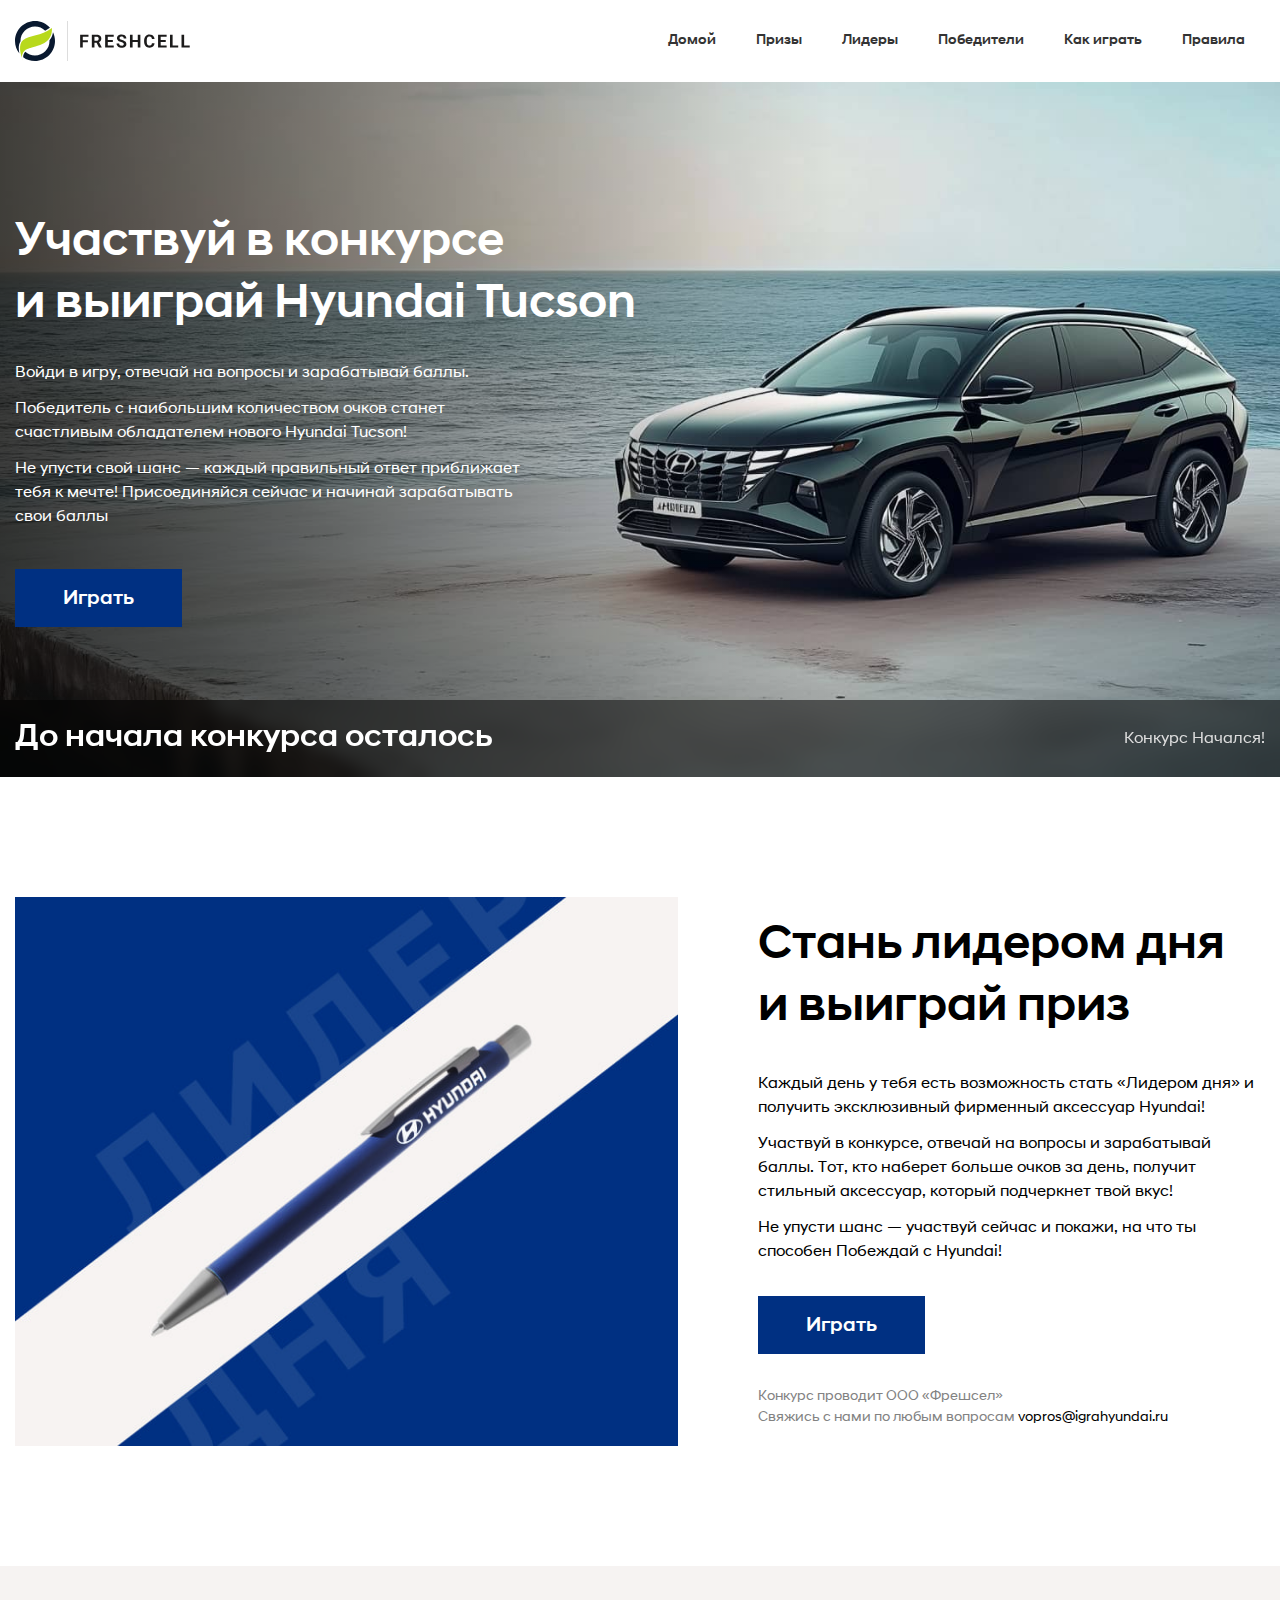
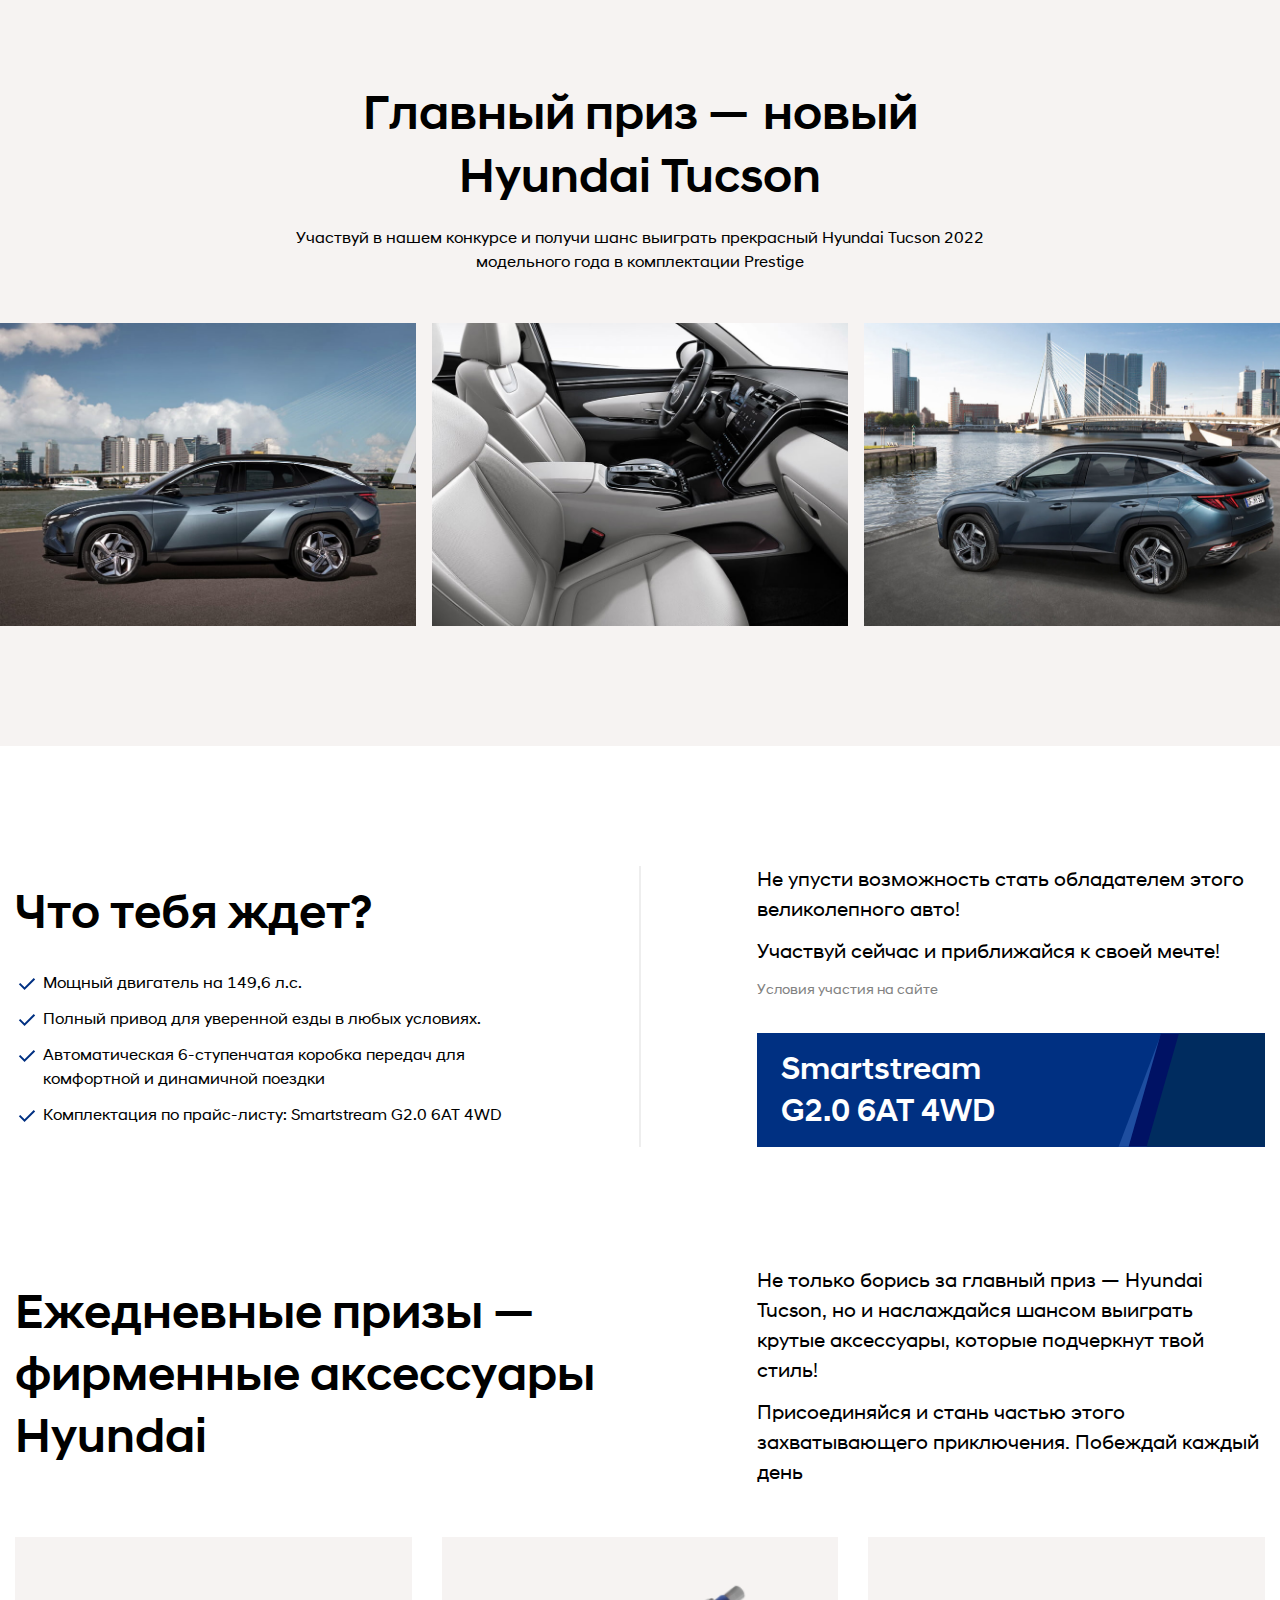
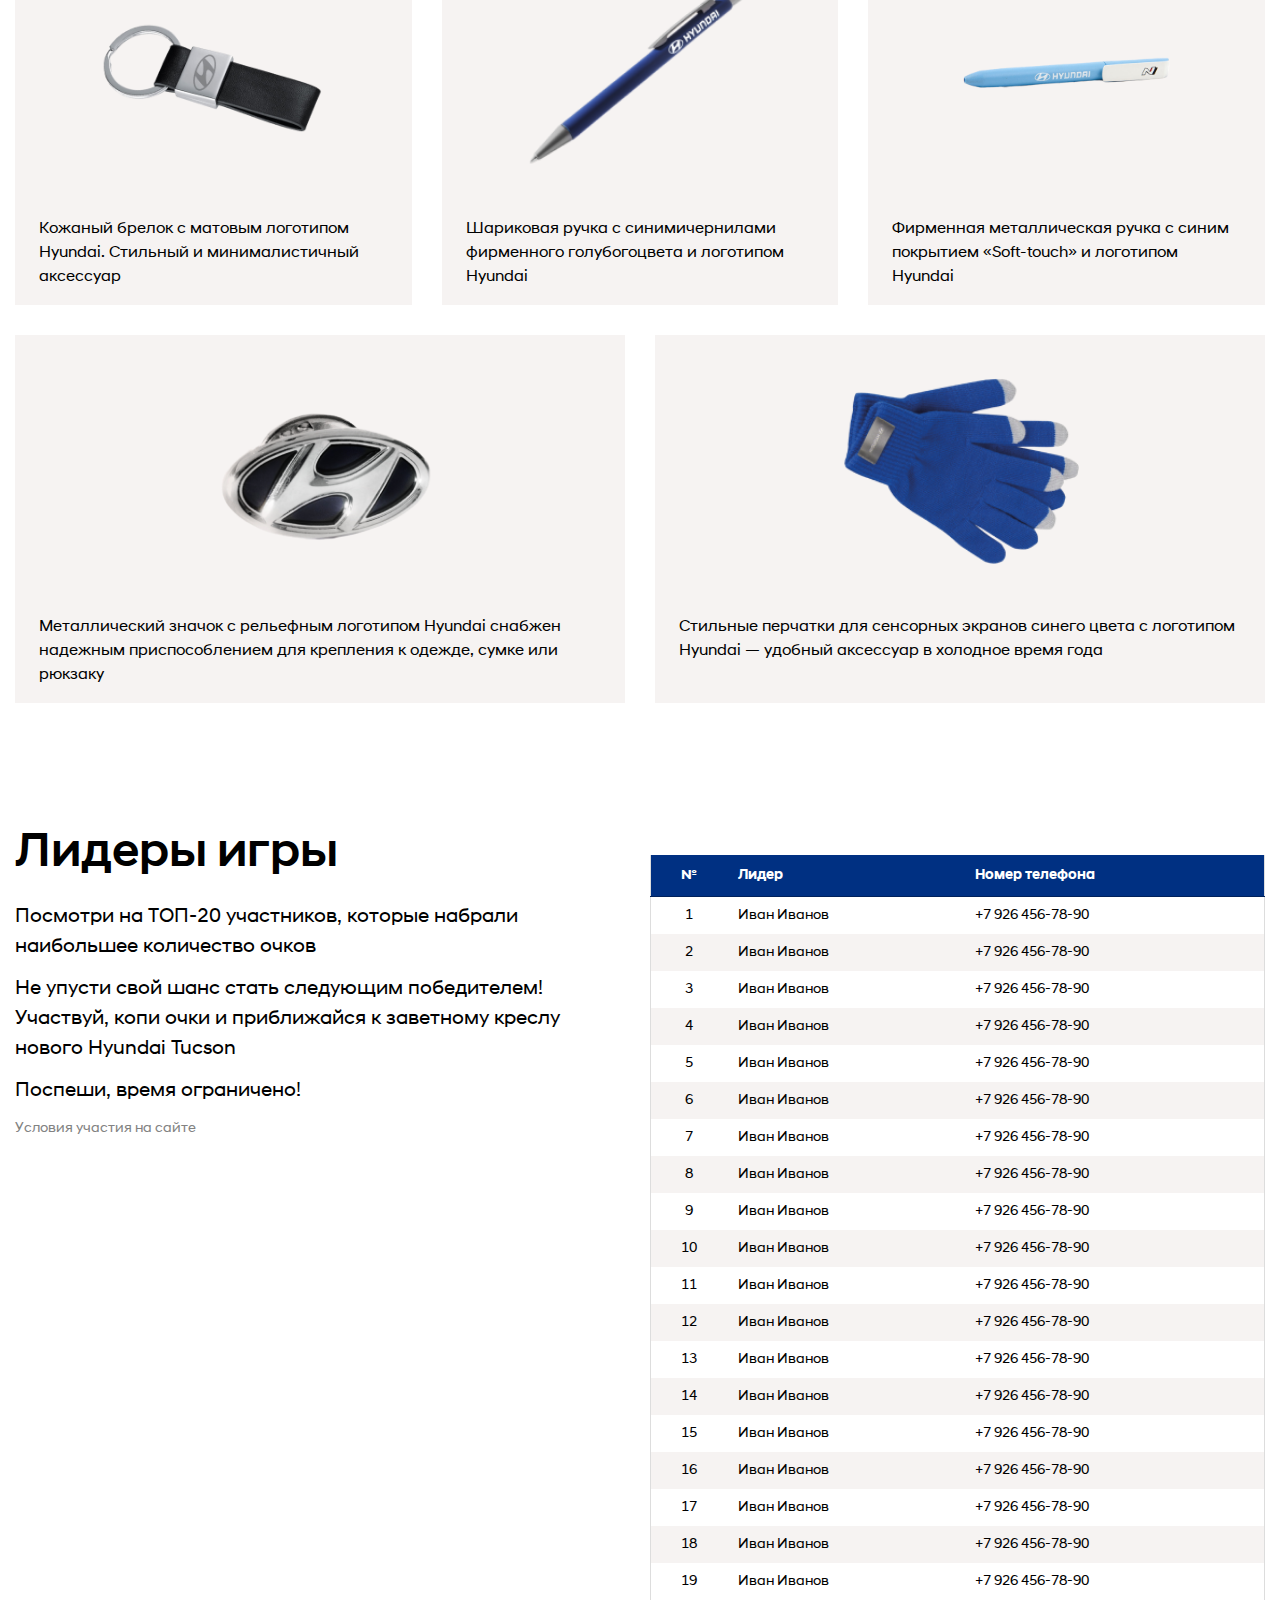
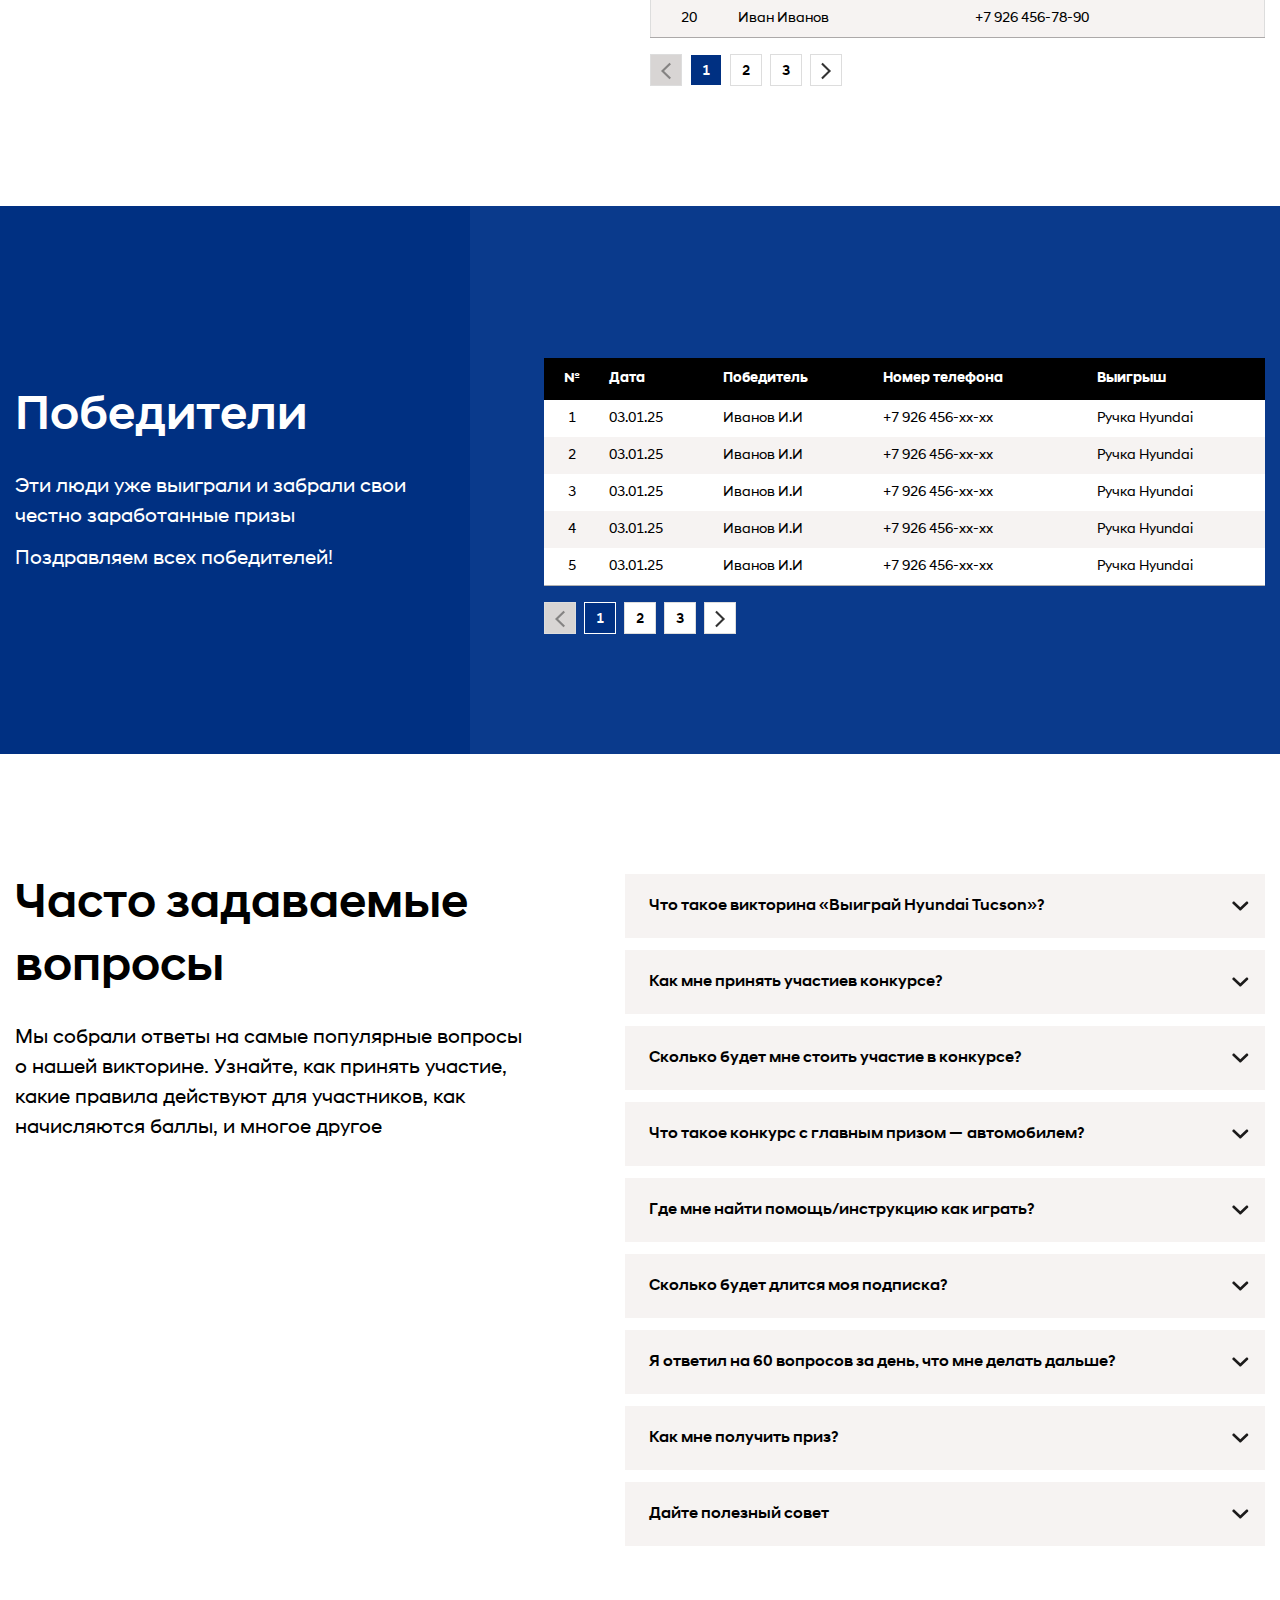
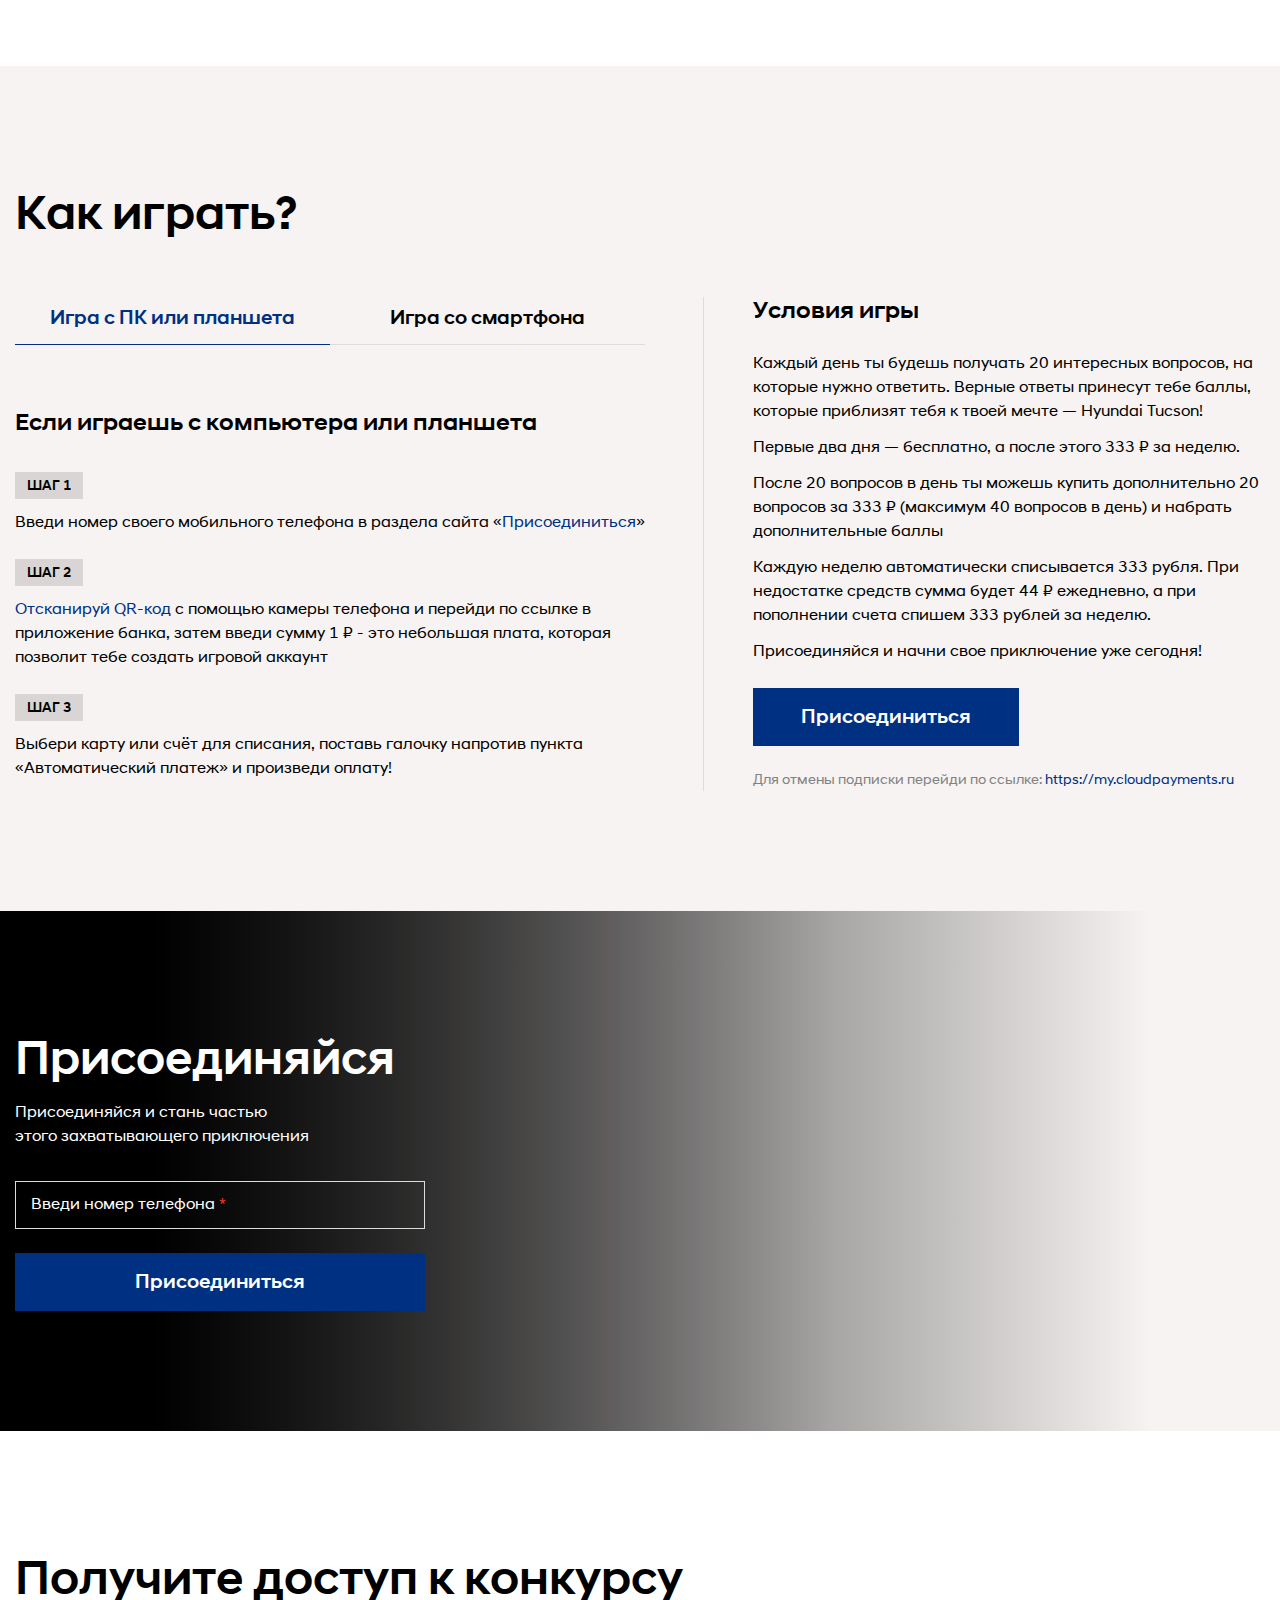
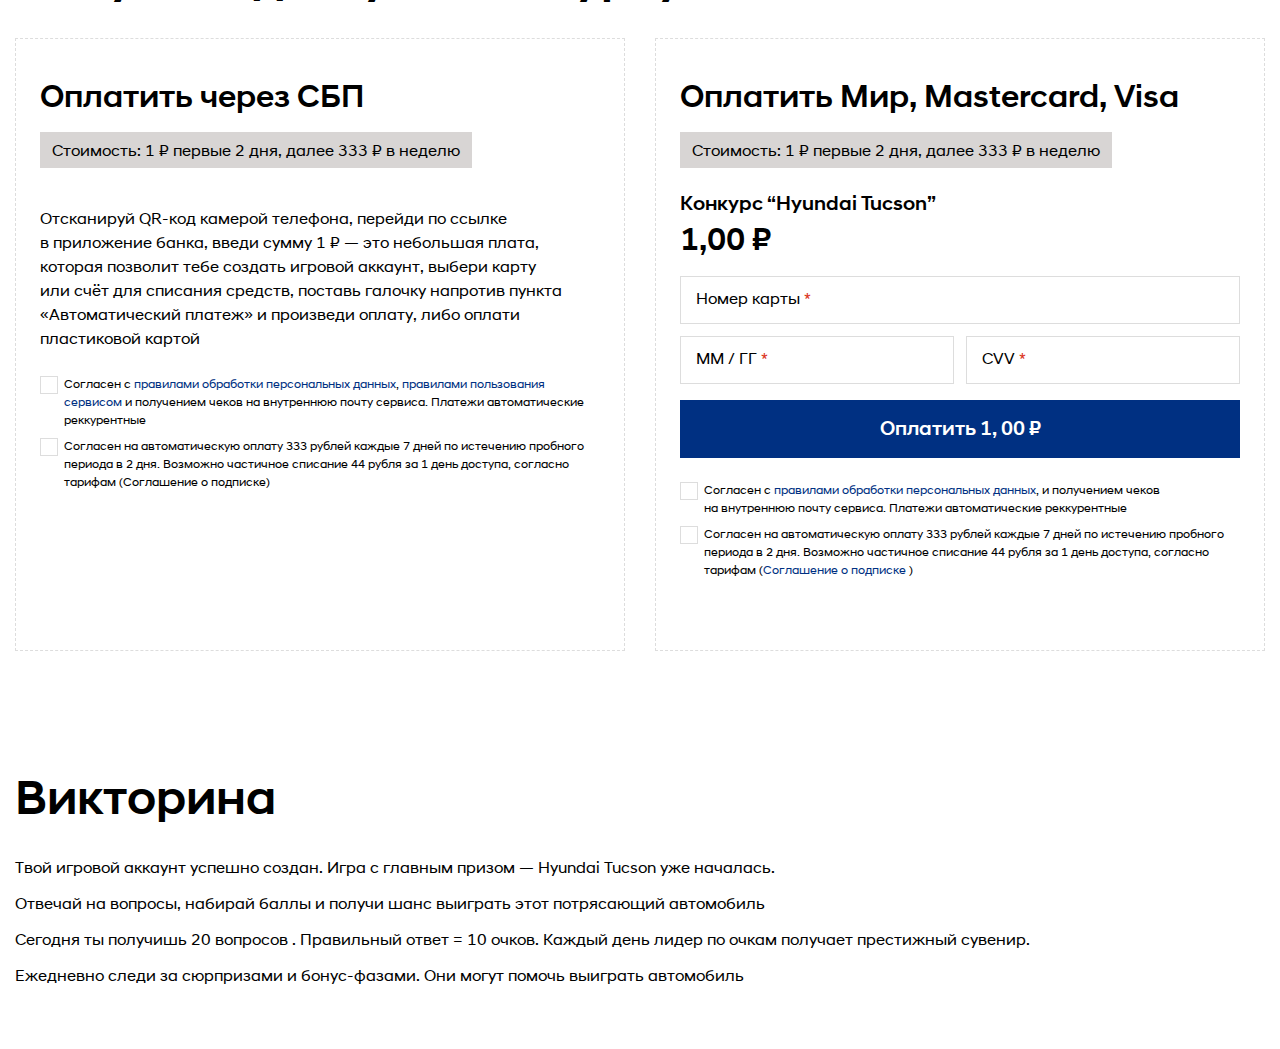
==== commit 8f47b7f7: "quiz" ====
--- a/index.html
+++ b/index.html
@@ -44,6 +44,19 @@
                 <a href="#join" class="btn">Играть</a>
             </div>
         </div>
+
+        <div class="countdown">
+            <div class="container fx-jb fx-ac">
+                <h3>До начала конкурса осталось</h3>
+                <div id="countdown" class="fx-ac">
+                    <span><span id="days">00</span> Дней</span> <i>:</i>
+                    <span><span id="hours">00</span> Часов </span> <i>:</i>
+                    <span><span id="minutes">00</span> Минут </span> <i>:</i>
+                    <span><span id="seconds">00</span> Секунд</span>
+                </div>
+            </div>
+        </div>
+
         <img src="img/slide-1.jpg" alt="i" class="hero__bg">
     </main>
 
@@ -655,7 +668,7 @@
             </div>
 
             <div class="col">
-                <div class="ddown is_active">
+                <div class="ddown">
                     <button class="ddown-btn">Что такое викторина «Выиграй Hyundai Tucson»?</button>
                     <div class="ddown-content">
                         <p>
@@ -694,8 +707,7 @@
                     <button class="ddown-btn">Как мне принять участиев конкурсе?</button>
                     <div class="ddown-content">
                         <p>
-                            Участвуй по ссылке <a href="www.igrahyundai.ru/vxod"
-                                class="link">www.igrahyundai.ru/vxod</a>
+                            Участвуй по ссылке <a href="#join" class="link">www.igrahyundai.ru/vxod</a>
                         </p>
                     </div>
                 </div>
@@ -901,9 +913,11 @@
                         оплату, либо оплати пластиковой картой
                     </p>
                     <div class="inp-check">
-                        <input type="radio" required checked name="checkbox" id="policy1">
+                        <input type="checkbox" required name="checkbox" id="policy1">
                         <label for="policy1">
-                            Согласен с правилами обработки персональных данных, правилами пользования сервисом
+                            Согласен с <a href="./pdf/privacy.pdf" class="link" target="_blank">правилами обработки
+                                персональных данных</a>, <a href="./pdf/rules.pdf" target="_blank"
+                                class="link">правилами пользования сервисом</a>
                             и получением чеков на внутреннюю почту сервиса. Платежи автоматические реккурентные
                         </label>
                     </div>
@@ -911,7 +925,7 @@
                         <input type="checkbox" required name="checkbox" id="policy2">
                         <label for="policy2">
                             Согласен на автоматическую оплату 333 рублей каждые 7 дней по истечению пробного периода
-                            в 2 дня. Возможно частичное списание 55 рублей за 1 день доступа, согласно тарифам
+                            в 2 дня. Возможно частичное списание 44 рубля за 1 день доступа, согласно тарифам
                             (Соглашение о подписке)
                         </label>
                     </div>
@@ -924,36 +938,40 @@
                     <h3>Оплатить Мир, Mastercard, Visa</h3>
                     <div class="tag">Стоимость: 1 ₽ первые 2 дня, далее 333 ₽ в неделю</div>
 
+                    <h5>Конкурс “Hyundai Tucson”</h5>
+                    <h3>1,00 ₽</h3>
+
                     <form>
                         <div class="inp-wrap">
-                            <input type="tel" id="tel" required>
-                            <label for="tel">Номер карты <i>*</i></label>
+                            <input type="text" id="inpCard" required>
+                            <label for="inpCard">Номер карты <i>*</i></label>
                         </div>
                         <div class="group fx-jb">
                             <div class="inp-wrap">
-                                <input type="tel" id="tel" required>
-                                <label for="tel">ММ / ГГ <i>*</i></label>
+                                <input type="text" id="inpDate" required>
+                                <label for="inpDate">ММ / ГГ <i>*</i></label>
                             </div>
                             <div class="inp-wrap">
-                                <input type="tel" id="tel" required>
-                                <label for="tel">CVV <i>*</i></label>
+                                <input type="text" id="inpCvv" required>
+                                <label for="inpCvv">CVV <i>*</i></label>
                             </div>
                         </div>
                         <button class="btn" type="submit">Оплатить 1, 00 ₽</button>
 
                         <div class="inp-check">
-                            <input type="radio" checked required name="checkbox" id="policy1">
-                            <label for="policy1">
-                                Согласен с правилами обработки персональных данных, правилами пользования сервисом
+                            <input type="checkbox" required name="checkbox" id="policy3">
+                            <label for="policy3">
+                                Согласен с <a href="./pdf/privacy.pdf" class="link" target="_blank">правилами обработки
+                                    персональных данных</a>, <a href="./pdf/rules.pdf" target="_blank" class="link"></a>
                                 и получением чеков на внутреннюю почту сервиса. Платежи автоматические реккурентные
                             </label>
                         </div>
                         <div class="inp-check">
-                            <input type="checkbox" required name="checkbox" id="policy2">
-                            <label for="policy2">
+                            <input type="checkbox" required name="checkbox" id="policy4">
+                            <label for="policy4">
                                 Согласен на автоматическую оплату 333 рублей каждые 7 дней по истечению пробного периода
-                                в 2 дня. Возможно частичное списание 55 рублей за 1 день доступа, согласно тарифам
-                                (Соглашение о подписке)
+                                в 2 дня. Возможно частичное списание 44 рубля за 1 день доступа, согласно тарифам
+                                (<a href="./pdf/rules.pdf" class="link">Соглашение о подписке</a> )
                             </label>
                         </div>
                     </form>
@@ -967,6 +985,27 @@
             </div>
         </div>
     </section>
+
+    <section class="quiz">
+        <div class="container">
+            <h2>Викторина</h2>
+            <p>
+                Твой игровой аккаунт успешно создан. Игра с главным призом — Hyundai Tucson уже началась.
+            </p>
+            <p>
+                Отвечай на вопросы, набирай баллы и получи шанс выиграть этот потрясающий автомобиль
+            </p>
+            <p>
+                Cегодня ты получишь 20 вопросов . Правильный ответ = 10 очков. Каждый день лидер по очкам получает
+                престижный сувенир.
+            </p>
+            <p>
+                Ежедневно следи за сюрпризами и бонус-фазами. Они могут помочь выиграть автомобиль
+            </p>
+        </div>
+    </section>
+
+
 
     <!-- <div class="cookies">
         <div class="container fx-ac">
@@ -984,6 +1023,7 @@
 
     <script src="./js/jquery.min.js"></script>
     <script src="./js/dataTables.min.js"></script>
+    <script src="./js/jquery.inputmask.min.js"></script>
     <script src="./js/scripts.js"></script>
     <script src="./js/jquery.fancybox.min.js"></script>
 </body>
--- a/css/style.css
+++ b/css/style.css
@@ -1 +1 @@
-html{font-family:sans-serif;-ms-text-size-adjust:100%;-webkit-text-size-adjust:100%}body{margin:0}article,aside,details,figcaption,figure,footer,header,hgroup,main,nav,section,summary{display:block}audio,canvas,progress,video{display:inline-block;vertical-align:baseline}audio:not([controls]){display:none;height:0}[hidden],template{display:none}a{background:rgba(0,0,0,0)}a:active,a:hover{outline:0}abbr[title]{border-bottom:1px dotted}b,strong{font-weight:bold}dfn{font-style:italic}h1{font-size:2em;margin:.67em 0}mark{background:#ff0;color:#000}small{font-size:80%}sub,sup{font-size:75%;line-height:0;position:relative;vertical-align:baseline}sup{top:-0.5em}sub{bottom:-0.25em}img{border:0}svg:not(:root){overflow:hidden}figure{margin:1em 40px}hr{-moz-box-sizing:content-box;-webkit-box-sizing:content-box;box-sizing:content-box;height:0}pre{overflow:auto}code,kbd,pre,samp{font-family:monospace,monospace;font-size:1em}button,input,optgroup,select,textarea{color:inherit;font:inherit;margin:0}button{overflow:visible}button,select{text-transform:none}button,html input[type=button],input[type=reset],input[type=submit]{-webkit-appearance:button;cursor:pointer}button[disabled],html input[disabled]{cursor:default}button::-moz-focus-inner,input::-moz-focus-inner{border:0;padding:0}input{line-height:normal}input[type=checkbox],input[type=radio]{-webkit-box-sizing:border-box;-moz-box-sizing:border-box;box-sizing:border-box;padding:0}input[type=number]::-webkit-inner-spin-button,input[type=number]::-webkit-outer-spin-button{height:auto}input[type=search]{-webkit-appearance:textfield;-moz-box-sizing:content-box;-webkit-box-sizing:content-box;box-sizing:content-box}input[type=search]::-webkit-search-cancel-button,input[type=search]::-webkit-search-decoration{-webkit-appearance:none}legend{border:0;padding:0}textarea{overflow:auto}optgroup{font-weight:bold}table{border-collapse:collapse;border-spacing:0}td,th{padding:0}*{padding:0;margin:0;-webkit-box-sizing:border-box;-moz-box-sizing:border-box;box-sizing:border-box;border:none;outline:none}html{scroll-behavior:smooth}:root{--prime: #003082;--white: #FFFFFF;--balck: #000000;--gray-bg: #F6F3F2}body{min-height:100vh;font-size:16px;color:var(--balck);background-color:#fff;font-family:"Hyundai Sans Head Office",sans-serif;font-weight:500;font-style:normal;position:relative;z-index:1}body.is_active{overflow:hidden}.container{max-width:1310px;width:100%;margin:0 auto;padding:0 15px}h1,h2,h3,h4,h5,h6{font-weight:500;margin:0}h1,.h1{font-size:56px;line-height:72.8px;margin:0 0 24px}h2,.h2{font-size:48px;line-height:62.4px;margin:0 0 24px}h2:last-child,.h2:last-child{margin-bottom:0}h2 i,.h2 i{font-style:normal;white-space:nowrap}h3,.h3{font-size:32px;line-height:41.6px;margin:0 0 12px}.h4,h4{font-size:24px;line-height:31.2px;margin:0 0 24px}main{padding-top:90px}@media screen and (max-width: 720px){main{padding-top:76px}}img{display:block;max-width:100%}a,button{color:var(--balck);text-decoration:none;-webkit-transition:all ease .3s;-o-transition:all ease .3s;transition:all ease .3s;background-color:rgba(0,0,0,0)}a:hover,button:hover{opacity:.8}a:hover img,button:hover img{-webkit-filter:none !important;filter:none !important;opacity:1 !important}a:active,button:active{opacity:1;-webkit-transform:scale(0.98);-ms-transform:scale(0.98);-o-transform:scale(0.98);transform:scale(0.98)}p,ul{font-size:16px;line-height:24px;font-weight:normal}.stack{color:var(--white);background-color:var(--prime);padding:18px 24px 13px;background-repeat:no-repeat;background-position:center right;-webkit-background-size:contain;-o-background-size:contain;background-size:contain;background-image:url("../img/stack_bg.svg")}.stack__heading{font-size:32px;line-height:41.6px;margin:0}p{margin-bottom:12px}p.md{font-size:20px;line-height:30px}p:last-child{margin-bottom:0 !important}.sm{font-weight:normal;font-size:14px;line-height:21px;color:#828282}a.sm:hover{opacity:1;color:#00aad2}ul{font-weight:normal}ul.check li{margin-bottom:12px;padding:0 0 0 28px;background-repeat:no-repeat;-webkit-background-size:24px auto;-o-background-size:24px auto;background-size:24px auto;background-position:top left;background-image:url("../img/check.svg")}ul.check li:last-child{margin:0}ul.disc{list-style-type:disc;padding-left:22px}ul.disc li{padding:4px 0}.ddown{background-color:var(--gray-bg);padding-bottom:12px;margin-bottom:12px}.ddown:last-of-type{margin-bottom:0}.ddown-btn{display:block;width:100%;text-align:left;font-size:16px;line-height:24px;padding:20px 50px 8px 24px;position:relative;z-index:1;background-color:var(--gray-bg)}.ddown-btn::after{content:"";display:block;width:17px;height:17px;position:absolute;-webkit-transition:all ease .3s;-o-transition:all ease .3s;transition:all ease .3s;top:50%;margin-top:-2px;right:16px;background-repeat:no-repeat;background-position:center center;-webkit-background-size:contain;-o-background-size:contain;background-size:contain;background-image:url("../img/arr_down.svg")}.ddown-btn.is_active::after{-webkit-transform:scaleY(-1);-ms-transform:scaleY(-1);-o-transform:scaleY(-1);transform:scaleY(-1);margin-top:-8px}.ddown-content{display:none;padding:0 24px 12px}.ddown-content>*{color:#333;margin-bottom:16px}.ddown.is_active .ddown-btn::after{-webkit-transform:scaleY(-1);-ms-transform:scaleY(-1);-o-transform:scaleY(-1);transform:scaleY(-1);margin-top:-8px}.ddown.is_active .ddown-content{display:block}table{width:100%;font-size:14px;line-height:21px;font-weight:400;border:1px solid #ddd;border-top:none;background-color:#fff}table th,table td{white-space:nowrap;padding:9px 16px 7px;text-align:left;color:var(--balck)}table th{background-color:var(--prime);color:var(--white);font-weight:500}table tr:nth-child(even) td{background-color:#f6f3f2}section{padding:60px 0;overflow:hidden}section.bg,section.bg-prime{margin:60px 0;padding:120px 0;background-color:var(--gray-bg)}section.bg-prime{background-color:var(--prime);color:var(--white)}main{margin-bottom:60px}.btn{font-weight:500;font-size:20px;line-height:26px;display:block;width:-webkit-fit-content;width:-moz-fit-content;width:fit-content;padding:17px 48px 15px;color:#fff;background-color:var(--prime)}.btn:hover{opacity:1;background-color:#144496}.btn:active{background-color:#2858aa}ul{list-style:none}.fx,.fx-w,.fx-ac,.fx-as,.fx-col,.fx-jb,.fx-ae,.hero,.dt-paging nav{display:-webkit-box;display:-webkit-flex;display:-moz-box;display:-ms-flexbox;display:flex}.fx-ac,.dt-paging nav{-webkit-box-align:center;-webkit-align-items:center;-moz-box-align:center;-ms-flex-align:center;align-items:center}.fx-jc,.hero{-webkit-box-pack:center;-webkit-justify-content:center;-moz-box-pack:center;-ms-flex-pack:center;justify-content:center}.fx-col,.hero{-webkit-box-orient:vertical;-webkit-box-direction:normal;-webkit-flex-direction:column;-moz-box-orient:vertical;-moz-box-direction:normal;-ms-flex-direction:column;flex-direction:column}.fx-w{-webkit-flex-wrap:wrap;-ms-flex-wrap:wrap;flex-wrap:wrap}.fx-as{-webkit-box-align:start;-webkit-align-items:flex-start;-moz-box-align:start;-ms-flex-align:start;align-items:flex-start}.fx-jb{-webkit-box-pack:justify;-webkit-justify-content:space-between;-moz-box-pack:justify;-ms-flex-pack:justify;justify-content:space-between}.fx-ae{-webkit-box-align:end;-webkit-align-items:end;-moz-box-align:end;-ms-flex-align:end;align-items:end}.tag{display:block;width:-webkit-fit-content;width:-moz-fit-content;width:fit-content;font-size:14px;line-height:21px;padding:4px 12px 2px;background-color:#d8d5d4}.tabs__btn{width:50%;text-align:center;border-bottom:1px solid #ddd;font-size:20px;line-height:26px;padding:0 10px 12px}.tabs__btn.is_active{border-color:var(--prime);color:var(--prime)}.tabs-content{display:none}.tabs-content.is_active{display:block;-webkit-animation:fadeIn .3s ease forwards;-o-animation:fadeIn .3s ease forwards;animation:fadeIn .3s ease forwards}input,select,textarea{border:1px solid #ddd;height:48px;width:100%;font-weight:normal;padding:0 16px;background-color:var(--white);margin:0 0 24px}input:focus,select:focus,textarea:focus{border-color:var(--prime)}textarea{height:unset;min-height:48px;padding:12px 16px}.inp-wrap{position:relative;margin:0 0 24px}.inp-wrap label{position:absolute;left:12px;top:0;padding:0 4px;-webkit-transform:translateY(12px);-ms-transform:translateY(12px);-o-transform:translateY(12px);transform:translateY(12px);line-height:24px;font-size:16px;font-weight:400;-webkit-transition:.3s ease all;-o-transition:.3s ease all;transition:.3s ease all;pointer-events:none;background-color:#fff}.inp-wrap label i{font-style:normal;color:#db371f}.inp-wrap input{margin:0}.inp-wrap input:valid~label,.inp-wrap input:focus~label{font-size:12px;line-height:18px;-webkit-transform:translateY(-8px);-ms-transform:translateY(-8px);-o-transform:translateY(-8px);transform:translateY(-8px)}.inp-wrap.--outline label{background-color:rgba(0,0,0,0)}.inp-wrap.--outline input{background-color:rgba(0,0,0,0)}.inp-wrap.--outline input:valid,.inp-wrap.--outline input:focus{border-color:var(--white)}.inp-wrap.--outline input:valid~label,.inp-wrap.--outline input:focus~label{opacity:0}.inp-check{position:relative;z-index:1;margin-bottom:8px}.inp-check:last-of-type{margin-bottom:0}.inp-check label{display:block;padding:0 0 0 24px;font-weight:normal;position:relative;z-index:1;font-size:12px;line-height:18px}.inp-check label::before{-webkit-box-sizing:border-box;-moz-box-sizing:border-box;box-sizing:border-box;content:"";display:block;width:18px;height:18px;border:1px solid #ddd;position:absolute;top:0;left:0;cursor:pointer;background-repeat:no-repeat;background-position:center center;-webkit-background-size:14px auto;-o-background-size:14px auto;background-size:14px auto}.inp-check input{width:18px;height:18px;position:absolute;z-index:-1;opacity:0}.inp-check input:checked~label::before{background-image:url("../img/check.svg")}.link{color:var(--prime)}.cookies{position:fixed;z-index:111;bottom:20px;left:0;padding:0 16px;width:100%;opacity:0;visibility:hidden;-webkit-transform:translateY(50px);-ms-transform:translateY(50px);-o-transform:translateY(50px);transform:translateY(50px);-webkit-transition:.6s ease all;-o-transition:.6s ease all;transition:.6s ease all}.cookies .container{max-width:1290px;gap:64px;-webkit-box-shadow:0px 4px 45.4px 0px rgba(0,0,0,.1215686275);box-shadow:0px 4px 45.4px 0px rgba(0,0,0,.1215686275);padding:24px 32px;background-color:var(--white)}.cookies p{margin:0}.cookies.is_active{display:block;opacity:1;visibility:visible;-webkit-transform:translateY(0px);-ms-transform:translateY(0px);-o-transform:translateY(0px);transform:translateY(0px)}.sroll_up{z-index:999;position:fixed;bottom:30px;right:30px;width:40px;height:40px;-webkit-border-radius:50%;border-radius:50%;background-color:var(--prime);-webkit-transition:none;-o-transition:none;transition:none;background-repeat:no-repeat;background-position:top 16px center;-webkit-background-size:40% auto;-o-background-size:40% auto;background-size:40% auto;background-image:url("../img/arr_upp.svg")}@-webkit-keyframes fadeIn{0%{opacity:0;-webkit-transform:translateY(20px);transform:translateY(20px)}100%{opacity:1;-webkit-transform:translateY(0px);transform:translateY(0px)}}@-o-keyframes fadeIn{0%{opacity:0;-o-transform:translateY(20px);transform:translateY(20px)}100%{opacity:1;-o-transform:translateY(0px);transform:translateY(0px)}}@keyframes fadeIn{0%{opacity:0;-webkit-transform:translateY(20px);-o-transform:translateY(20px);transform:translateY(20px)}100%{opacity:1;-webkit-transform:translateY(0px);-o-transform:translateY(0px);transform:translateY(0px)}}@media screen and (max-width: 1500px){h1{font-size:48px;line-height:62.4px}}@media screen and (max-width: 1023px){section{padding:35px 0}section.bg,section.bg-prime{margin:35px 0;padding:70px 0}p.md{font-size:18px;line-height:26px}main{margin-bottom:35px}h2{font-size:38px;line-height:130%}input,select,textarea,.inp-wrap{margin:0 0 16px}.cookies .container{display:block}.cookies p{margin-bottom:24px}}@media screen and (max-width: 720px){h2{font-size:28px;margin-bottom:16px}p{margin-bottom:10px}section{padding:25px 0}section.bg,section.bg-prime{margin:25px 0;padding:50px 0}main{margin-bottom:25px}.ddown{padding-bottom:8px}.ddown-btn{padding:16px 50px 8px 16px}.ddown-btn::after{margin-top:-3px}.ddown-content{padding:0 16px 8px}.tabs-btns,.table-scroll{width:100vw;position:relative;left:-16px;padding:0 16px 10px;overflow-x:scroll}.tabs-btns{padding-bottom:0}.tabs__btn{font-size:16px;line-height:21px;width:-webkit-fit-content;width:-moz-fit-content;width:fit-content;white-space:nowrap}.h4,h4{font-size:20px;line-height:130%}.cookies .container{padding:16px 24px}.cookies p{font-size:14px;line-height:21px;margin-bottom:16px}.sroll_up{right:20px;bottom:20px}h3,.h3{font-size:22px;line-height:130%}}.header{padding:16px 0;background-color:#fff}.header .logo{max-width:176px;display:block}.header .nav{margin:0 0 0 auto}.header .nav__link{color:#333;font-size:14px;padding:16px 20px}.header .nav__link:hover{opacity:1;color:#00aad2}.header .btn__menu{display:none}@media screen and (max-width: 1023px){.header .nav{position:fixed;top:0;right:0;width:260px;height:100%;z-index:999;background-color:var(--white);display:block !important;gap:0;padding:100px 20px 20px;-webkit-transition:all ease .3s;-o-transition:all ease .3s;transition:all ease .3s;opacity:0;visibility:hidden;-webkit-transform:translateX(100%);-ms-transform:translateX(100%);-o-transform:translateX(100%);transform:translateX(100%);-webkit-box-shadow:-270px 0px 0px 50vw rgba(0,0,0,.5);box-shadow:-270px 0px 0px 50vw rgba(0,0,0,.5)}.header .nav__link{display:block;text-align:left;padding:13px}.header .nav.is_active{opacity:1;visibility:visible;-webkit-transform:translateX(0);-ms-transform:translateX(0);-o-transform:translateX(0);transform:translateX(0)}.header .btn__menu{position:relative;margin:0 0 0 auto;z-index:99999;width:55px;height:40px;display:block}.header .btn__menu span{display:block;width:30px;height:2px;-webkit-border-radius:3px;border-radius:3px;margin:0 0 0 auto;background-color:var(--balck);position:relative;z-index:1;-webkit-transition:all ease .3s;-o-transition:all ease .3s;transition:all ease .3s}.header .btn__menu span::before,.header .btn__menu span::after{-webkit-transition:all ease .3s;-o-transition:all ease .3s;transition:all ease .3s;content:"";display:block;width:100%;height:2px;position:absolute;background-color:var(--balck);-webkit-border-radius:3px;border-radius:3px;left:0;top:9px}.header .btn__menu span::after{top:-9px}.header .btn__menu.is_active span{background-color:rgba(0,0,0,0)}.header .btn__menu.is_active span::before{top:0;-webkit-transform:rotate(45deg);-ms-transform:rotate(45deg);-o-transform:rotate(45deg);transform:rotate(45deg)}.header .btn__menu.is_active span::after{top:0;-webkit-transform:rotate(-45deg);-ms-transform:rotate(-45deg);-o-transform:rotate(-45deg);transform:rotate(-45deg)}}.dt-paging nav{gap:8px}.dt-paging-button{display:block;text-align:center;font-weight:500;font-size:14px;line-height:21px;width:32px;height:32px;background-color:var(--white);border:1px solid #ddd;padding:3px 0 0}.dt-paging-button.current{color:var(--white);background-color:var(--prime);border-color:var(--white)}.dt-paging-button.next,.dt-paging-button.previous{padding:0;color:rgba(0,0,0,0) !important;position:relative;z-index:1;overflow:hidden}.dt-paging-button.next::before,.dt-paging-button.previous::before{content:"";display:block;width:100%;height:100%;position:absolute;top:1px;left:0;z-index:-11;background-repeat:no-repeat;background-position:center center;-webkit-background-size:20px auto;-o-background-size:20px auto;background-size:20px auto;background-image:url("../img/arr_left.svg")}.dt-paging-button.next::before{background-image:url("../img/arr_rigth.svg")}.dt-paging-button.disabled{background-color:#d8d5d4 !important}.dt-paging-button.disabled::before{opacity:.5}.dt-paging-button.first,.dt-paging-button.last{display:none !important}.hero,.join{color:#fff;overflow:hidden;position:relative;z-index:1}.hero::before,.join::before{content:"";display:block;width:100%;height:100%;top:0;left:0;position:absolute;pointer-events:none;z-index:-1;background:-webkit-gradient(linear, left top, right top, from(rgba(0, 0, 0, 0.6)), color-stop(65%, rgba(0, 0, 0, 0)));background:-webkit-linear-gradient(left, rgba(0, 0, 0, 0.6) 0%, rgba(0, 0, 0, 0) 65%);background:-o-linear-gradient(left, rgba(0, 0, 0, 0.6) 0%, rgba(0, 0, 0, 0) 65%);background:linear-gradient(90deg, rgba(0, 0, 0, 0.6) 0%, rgba(0, 0, 0, 0) 65%)}.hero{padding:148px 0}.hero .col{max-width:50%}.hero__bg{position:absolute;top:0;left:0;width:100%;height:100%;-o-object-fit:cover;object-fit:cover;z-index:-111;pointer-events:none}.hero p{max-width:520px}.hero .btn{margin-top:40px}.lider-img{width:53%}.lider-img img{width:100%;display:block}.lider-img__mob{display:none}.lider-title{width:40.6%;gap:32px}.lider h2{margin:0}.main{text-align:center}.main h2{margin-bottom:16px}.main-imgs{max-width:1763px;margin:48px auto 0}.main-imgs>*{width:32.5%;-o-object-fit:cover;object-fit:cover;display:block}@media screen and (min-width: 1023px){.expect .container{position:relative;z-index:1}.expect .container::before{content:"";display:block;width:1px;height:100%;position:absolute;top:0;left:50%;-webkit-transform:translateX(-50%);-ms-transform:translateX(-50%);-o-transform:translateX(-50%);transform:translateX(-50%);z-index:-1;background-color:#ddd}}.expect .col{width:40.63%}.expect p{margin-bottom:12px}.expect p.sm{margin-bottom:0;margin-top:20px}.expect .stack{margin:32px 0 0}.everyday .title{margin-bottom:48px}.everyday .col{max-width:55%}.everyday .col:last-child{width:40.63%}.everyday .wrap{gap:30px}.everyday .item{width:-webkit-calc(33.33% - 20px);width:calc(33.33% - 20px);background-color:var(--gray-bg);padding:16px 24px}.everyday .item img{display:block;width:240px;height:240px;-o-object-fit:contain;object-fit:contain;margin:0 auto 24px}.everyday .item:nth-child(4),.everyday .item:last-child{width:-webkit-calc(50% - 15px);width:calc(50% - 15px)}.liders .col{width:44.63%}.liders .col:last-child{width:49.219%}.liders h2{margin-bottom:16px}.liders p{margin-bottom:12px}.liders p.sm{margin-top:20px}.liders br{line-height:1px !important;max-height:1px;height:1px !important;margin:0 0 1px !important;display:block}@media screen and (min-width: 1023px){.winners{position:relative;z-index:1;overflow:hidden}.winners::before{content:"";display:block;width:70%;height:100%;left:50%;-webkit-transform:translateX(-170px);-ms-transform:translateX(-170px);-o-transform:translateX(-170px);transform:translateX(-170px);top:0;z-index:-1;position:absolute;pointer-events:none;background-color:#0a3a8c}}.winners .col{width:32%}.winners .col:last-child{width:57.657%}.winners table{border:none}.winners table th{background-color:var(--balck)}.winners table tr:nth-child(even){background-color:#f0f5ff}.faq .col{width:40.63%;max-width:520px}.faq .col:last-child{max-width:640px;width:55%}.how{margin-bottom:0 !important}.how h2{margin-bottom:48px}.how .col{width:51%;max-width:630px}.how .col:last-child{max-width:520px;width:41%}.how .sm a{color:var(--prime)}@media screen and (min-width: 1023px){.how .wrap{position:relative;z-index:1}.how .wrap::before{content:"";display:block;width:1px;height:100%;position:absolute;top:0;left:55%;z-index:-1;background-color:#ddd}}.how .tabs-btns{margin-bottom:48px}.how .tabs-content .h4{margin:0 0 32px}.how .tabs-content .tag{margin-bottom:12px}.how .tabs-content p{margin-bottom:24px}.how__ic{display:block;max-width:40px;margin:0 0 16px}.how .btn{margin:24px 0}.join{margin-top:0 !important;background:-webkit-gradient(linear, left top, right top, color-stop(12%, rgb(0, 0, 0)), color-stop(90%, rgba(0, 0, 0, 0)));background:-webkit-linear-gradient(left, rgb(0, 0, 0) 12%, rgba(0, 0, 0, 0) 90%);background:-o-linear-gradient(left, rgb(0, 0, 0) 12%, rgba(0, 0, 0, 0) 90%);background:linear-gradient(90deg, rgb(0, 0, 0) 12%, rgba(0, 0, 0, 0) 90%)}@media screen and (min-width: 1023px){.join{padding:146px 0}}.join h2{margin-bottom:8px}.join p{margin-bottom:32px}.join__bg{position:absolute;top:0;left:0;width:100%;height:100%;-o-object-fit:cover;object-fit:cover;z-index:-111;pointer-events:none}.join-col{max-width:410px}.join .btn{width:100%}.access .wrap{gap:30px}.access .col{padding:40px 24px;width:-webkit-calc(50% - 15px);width:calc(50% - 15px);border:1px dashed #ddd}.access .tag{font-size:16px;font-weight:normal;line-height:24px;margin-bottom:24px;padding:8px 12px 4px}.access__qr{display:block;width:205px;margin:0 0 16px}.access p{margin:0 0 24px}.access-logos{gap:32px;padding-top:30px;margin-top:auto}.access .btn{width:100%;margin:16px 0 24px}.access .inp-wrap{margin-bottom:12px}.access .group>*{margin:0;width:-webkit-calc(50% - 6px);width:calc(50% - 6px)}@media screen and (max-width: 1500px){.hero{padding:130px 0}}@media screen and (max-width: 1200px){.winners::before{-webkit-transform:translateX(-100px);-ms-transform:translateX(-100px);-o-transform:translateX(-100px);transform:translateX(-100px)}.winners .col{width:35%}.winners .col:last-child{width:53.657%}}@media screen and (max-width: 1023px){.hero{padding:70px 0}.hero::before{background:-webkit-gradient(linear, left top, right top, color-stop(10%, rgba(0, 0, 0, 0.7)), color-stop(140%, rgba(0, 0, 0, 0)));background:-webkit-linear-gradient(left, rgba(0, 0, 0, 0.7) 10%, rgba(0, 0, 0, 0) 140%);background:-o-linear-gradient(left, rgba(0, 0, 0, 0.7) 10%, rgba(0, 0, 0, 0) 140%);background:linear-gradient(90deg, rgba(0, 0, 0, 0.7) 10%, rgba(0, 0, 0, 0) 140%)}.hero .col{max-width:470px}.hero h1{font-size:40px;line-height:130%}section .container{display:block}section .col{width:100% !important;max-width:100% !important}section .col:first-child{margin-bottom:24px}.lider .container{max-width:520px}.lider .container>*{width:100%;max-width:100%}.lider-img{display:none}.lider-img__mob{display:block}.main-imgs{-webkit-flex-wrap:wrap;-ms-flex-wrap:wrap;flex-wrap:wrap;gap:16px}.main-imgs>*{width:-webkit-calc(50% - 8px);width:calc(50% - 8px)}.main-imgs>*:last-child{width:100%}.expect .col:first-child{border-bottom:1px solid #ddd;padding-bottom:24px;margin-bottom:24px}.everyday .title{display:block;margin-bottom:24px}.everyday .title .col:first-child{margin-bottom:16px}.everyday .item{width:-webkit-calc(50% - 15px);width:calc(50% - 15px)}.everyday .item:last-child{width:100%}.winners{padding-bottom:0 !important}.winners .container{padding:0}.winners .col{padding:0 15px}.winners .col:first-child{margin-bottom:30px}.winners .col:last-child{background-color:#0a3a8c;padding:30px 15px 70px}.how .wrap{display:block}.how .tabs-content p{margin-bottom:16px}.how .tabs-content .h4{margin-bottom:24px}.how__ic{margin-bottom:12px}.how .col:last-child{padding-top:24px;margin-top:24px;border-top:1px solid #ddd}.join{padding:70px 0}.join::before{background:-webkit-gradient(linear, left top, right top, color-stop(13%, rgb(0, 0, 0)), color-stop(140%, rgba(0, 0, 0, 0)));background:-webkit-linear-gradient(left, rgb(0, 0, 0) 13%, rgba(0, 0, 0, 0) 140%);background:-o-linear-gradient(left, rgb(0, 0, 0) 13%, rgba(0, 0, 0, 0) 140%);background:linear-gradient(90deg, rgb(0, 0, 0) 13%, rgba(0, 0, 0, 0) 140%)}.join p{margin-bottom:24px}.access .wrap{display:block}}@media screen and (max-width: 720px){.hero{padding:60px 0}.hero h1{font-size:30px;margin-bottom:16px}.hero p{max-width:360px}.hero .btn{margin-top:24px}.main-imgs{margin-top:24px;gap:8px}.main-imgs>*{width:-webkit-calc(50% - 4px);width:calc(50% - 4px)}.everyday .wrap{display:block}.everyday .item{width:100% !important;margin-bottom:15px}.everyday .item:last-child{margin:0}.how h2{margin-bottom:24px}.how .tabs-btns{margin-bottom:24px}.access .col{padding:24px 16px}}/*# sourceMappingURL=style.css.map */+html{font-family:sans-serif;-ms-text-size-adjust:100%;-webkit-text-size-adjust:100%}body{margin:0}article,aside,details,figcaption,figure,footer,header,hgroup,main,nav,section,summary{display:block}audio,canvas,progress,video{display:inline-block;vertical-align:baseline}audio:not([controls]){display:none;height:0}[hidden],template{display:none}a{background:rgba(0,0,0,0)}a:active,a:hover{outline:0}abbr[title]{border-bottom:1px dotted}b,strong{font-weight:bold}dfn{font-style:italic}h1{font-size:2em;margin:.67em 0}mark{background:#ff0;color:#000}small{font-size:80%}sub,sup{font-size:75%;line-height:0;position:relative;vertical-align:baseline}sup{top:-0.5em}sub{bottom:-0.25em}img{border:0}svg:not(:root){overflow:hidden}figure{margin:1em 40px}hr{-moz-box-sizing:content-box;-webkit-box-sizing:content-box;box-sizing:content-box;height:0}pre{overflow:auto}code,kbd,pre,samp{font-family:monospace,monospace;font-size:1em}button,input,optgroup,select,textarea{color:inherit;font:inherit;margin:0}button{overflow:visible}button,select{text-transform:none}button,html input[type=button],input[type=reset],input[type=submit]{-webkit-appearance:button;cursor:pointer}button[disabled],html input[disabled]{cursor:default}button::-moz-focus-inner,input::-moz-focus-inner{border:0;padding:0}input{line-height:normal}input[type=checkbox],input[type=radio]{-webkit-box-sizing:border-box;-moz-box-sizing:border-box;box-sizing:border-box;padding:0}input[type=number]::-webkit-inner-spin-button,input[type=number]::-webkit-outer-spin-button{height:auto}input[type=search]{-webkit-appearance:textfield;-moz-box-sizing:content-box;-webkit-box-sizing:content-box;box-sizing:content-box}input[type=search]::-webkit-search-cancel-button,input[type=search]::-webkit-search-decoration{-webkit-appearance:none}legend{border:0;padding:0}textarea{overflow:auto}optgroup{font-weight:bold}table{border-collapse:collapse;border-spacing:0}td,th{padding:0}*{padding:0;margin:0;-webkit-box-sizing:border-box;-moz-box-sizing:border-box;box-sizing:border-box;border:none;outline:none}html{scroll-behavior:smooth}:root{--prime: #003082;--white: #FFFFFF;--balck: #000000;--gray-bg: #F6F3F2}body{min-height:100vh;font-size:16px;color:var(--balck);background-color:#fff;font-family:"Hyundai Sans Head Office",sans-serif;font-weight:500;font-style:normal;position:relative;z-index:1}body.is_active{overflow:hidden}.container{max-width:1310px;width:100%;margin:0 auto;padding:0 15px}h1,h2,h3,h4,h5,h6{font-weight:500;margin:0}h1,.h1{font-size:56px;line-height:72.8px;margin:0 0 24px}h2,.h2{font-size:48px;line-height:62.4px;margin:0 0 24px}h2:last-child,.h2:last-child{margin-bottom:0}h2 i,.h2 i{font-style:normal;white-space:nowrap}h3,.h3{font-size:32px;line-height:41.6px;margin:0 0 12px}.h4,h4{font-size:24px;line-height:31.2px;margin:0 0 24px}.h5,h5{font-size:20px;line-height:26px;margin:0 0 4px}main{padding-top:90px}@media screen and (max-width: 720px){main{padding-top:76px}}img{display:block;max-width:100%}a,button{color:var(--balck);text-decoration:none;-webkit-transition:all ease .3s;-o-transition:all ease .3s;-moz-transition:all ease .3s;transition:all ease .3s;background-color:rgba(0,0,0,0)}a:hover,button:hover{opacity:.8}a:hover img,button:hover img{-webkit-filter:none !important;filter:none !important;opacity:1 !important}a:active,button:active{opacity:1;-webkit-transform:scale(0.98);-moz-transform:scale(0.98);-ms-transform:scale(0.98);-o-transform:scale(0.98);transform:scale(0.98)}p,ul{font-size:16px;line-height:24px;font-weight:normal}.stack{color:var(--white);background-color:var(--prime);padding:18px 24px 13px;background-repeat:no-repeat;background-position:center right;-webkit-background-size:contain;-moz-background-size:contain;-o-background-size:contain;background-size:contain;background-image:url("../img/stack_bg.svg")}.stack__heading{font-size:32px;line-height:41.6px;margin:0}p{margin-bottom:12px}p.md{font-size:20px;line-height:30px}p:last-child{margin-bottom:0 !important}.sm{font-weight:normal;font-size:14px;line-height:21px;color:#828282}a.sm:hover{opacity:1;color:#00aad2}ul{font-weight:normal}ul.check li{margin-bottom:12px;padding:0 0 0 28px;background-repeat:no-repeat;-webkit-background-size:24px auto;-moz-background-size:24px auto;-o-background-size:24px auto;background-size:24px auto;background-position:top left;background-image:url("../img/check.svg")}ul.check li:last-child{margin:0}ul.disc{list-style-type:disc;padding-left:22px}ul.disc li{padding:4px 0}.ddown{background-color:var(--gray-bg);padding-bottom:12px;margin-bottom:12px}.ddown:last-of-type{margin-bottom:0}.ddown-btn{display:block;width:100%;text-align:left;font-size:16px;line-height:24px;padding:20px 50px 8px 24px;position:relative;z-index:1;background-color:var(--gray-bg)}.ddown-btn::after{content:"";display:block;width:17px;height:17px;position:absolute;-webkit-transition:all ease .3s;-o-transition:all ease .3s;-moz-transition:all ease .3s;transition:all ease .3s;top:50%;margin-top:-2px;right:16px;background-repeat:no-repeat;background-position:center center;-webkit-background-size:contain;-moz-background-size:contain;-o-background-size:contain;background-size:contain;background-image:url("../img/arr_down.svg")}.ddown-btn.is_active::after{-webkit-transform:scaleY(-1);-moz-transform:scaleY(-1);-ms-transform:scaleY(-1);-o-transform:scaleY(-1);transform:scaleY(-1);margin-top:-8px}.ddown-content{display:none;padding:0 24px 12px}.ddown-content>*{color:#333;margin-bottom:16px}.ddown.is_active .ddown-btn::after{-webkit-transform:scaleY(-1);-moz-transform:scaleY(-1);-ms-transform:scaleY(-1);-o-transform:scaleY(-1);transform:scaleY(-1);margin-top:-8px}.ddown.is_active .ddown-content{display:block}table{width:100%;font-size:14px;line-height:21px;font-weight:400;border:1px solid #ddd;border-top:none;background-color:#fff}table th,table td{white-space:nowrap;padding:9px 16px 7px;text-align:left;color:var(--balck)}table th{background-color:var(--prime);color:var(--white);font-weight:500}table tr:nth-child(even) td{background-color:#f6f3f2}section{padding:60px 0;overflow:hidden}section.bg,section.bg-prime{margin:60px 0;padding:120px 0;background-color:var(--gray-bg)}section.bg-prime{background-color:var(--prime);color:var(--white)}main{margin-bottom:60px}.btn{font-weight:500;font-size:20px;line-height:26px;display:block;width:-webkit-fit-content;width:-moz-fit-content;width:fit-content;padding:17px 48px 15px;color:#fff;background-color:var(--prime)}.btn:hover{opacity:1;background-color:#144496}.btn:active{background-color:#2858aa}ul{list-style:none}.fx,.fx-w,.fx-ac,.fx-as,.fx-col,.fx-jb,.fx-ae,.hero,.dt-paging nav{display:-webkit-box;display:-webkit-flex;display:-moz-box;display:-ms-flexbox;display:flex}.fx-ac,.dt-paging nav{-webkit-box-align:center;-webkit-align-items:center;-moz-box-align:center;-ms-flex-align:center;align-items:center}.fx-jc,.hero{-webkit-box-pack:center;-webkit-justify-content:center;-moz-box-pack:center;-ms-flex-pack:center;justify-content:center}.fx-col,.hero{-webkit-box-orient:vertical;-webkit-box-direction:normal;-webkit-flex-direction:column;-moz-box-orient:vertical;-moz-box-direction:normal;-ms-flex-direction:column;flex-direction:column}.fx-w{-webkit-flex-wrap:wrap;-ms-flex-wrap:wrap;flex-wrap:wrap}.fx-as{-webkit-box-align:start;-webkit-align-items:flex-start;-moz-box-align:start;-ms-flex-align:start;align-items:flex-start}.fx-jb{-webkit-box-pack:justify;-webkit-justify-content:space-between;-moz-box-pack:justify;-ms-flex-pack:justify;justify-content:space-between}.fx-ae{-webkit-box-align:end;-webkit-align-items:end;-moz-box-align:end;-ms-flex-align:end;align-items:end}.tag{display:block;width:-webkit-fit-content;width:-moz-fit-content;width:fit-content;font-size:14px;line-height:21px;padding:4px 12px 2px;background-color:#d8d5d4}.tabs__btn{width:50%;text-align:center;border-bottom:1px solid #ddd;font-size:20px;line-height:26px;padding:0 10px 12px}.tabs__btn.is_active{border-color:var(--prime);color:var(--prime)}.tabs-content{display:none}.tabs-content.is_active{display:block;-webkit-animation:fadeIn .3s ease forwards;-moz-animation:fadeIn .3s ease forwards;-o-animation:fadeIn .3s ease forwards;animation:fadeIn .3s ease forwards}input,select,textarea{border:1px solid #ddd;height:48px;width:100%;font-weight:normal;padding:0 16px;background-color:var(--white);margin:0 0 24px}input:focus,select:focus,textarea:focus{border-color:var(--prime)}textarea{height:unset;min-height:48px;padding:12px 16px}.inp-wrap{position:relative;margin:0 0 24px}.inp-wrap label{position:absolute;left:12px;top:0;padding:0 4px;-webkit-transform:translateY(12px);-moz-transform:translateY(12px);-ms-transform:translateY(12px);-o-transform:translateY(12px);transform:translateY(12px);line-height:24px;font-size:16px;font-weight:400;-webkit-transition:.3s ease all;-o-transition:.3s ease all;-moz-transition:.3s ease all;transition:.3s ease all;pointer-events:none;background-color:#fff}.inp-wrap label i{font-style:normal;color:#db371f}.inp-wrap input{margin:0}.inp-wrap input:valid~label,.inp-wrap input:focus~label{font-size:12px;line-height:18px;-webkit-transform:translateY(-8px);-moz-transform:translateY(-8px);-ms-transform:translateY(-8px);-o-transform:translateY(-8px);transform:translateY(-8px)}.inp-wrap.--outline label{background-color:rgba(0,0,0,0)}.inp-wrap.--outline input{background-color:rgba(0,0,0,0)}.inp-wrap.--outline input:valid,.inp-wrap.--outline input:focus{border-color:var(--white)}.inp-wrap.--outline input:valid~label,.inp-wrap.--outline input:focus~label{opacity:0}.inp-check{position:relative;z-index:1;margin-bottom:8px}.inp-check:last-of-type{margin-bottom:0}.inp-check label{display:block;padding:0 0 0 24px;font-weight:normal;position:relative;z-index:1;font-size:12px;line-height:18px}.inp-check label::before{-webkit-box-sizing:border-box;-moz-box-sizing:border-box;box-sizing:border-box;content:"";display:block;width:18px;height:18px;border:1px solid #ddd;position:absolute;top:0;left:0;cursor:pointer;background-repeat:no-repeat;background-position:center center;-webkit-background-size:14px auto;-moz-background-size:14px auto;-o-background-size:14px auto;background-size:14px auto}.inp-check input{width:18px;height:18px;position:absolute;z-index:-1;opacity:0}.inp-check input:checked~label::before{background-image:url("../img/check.svg")}.link{color:var(--prime)}.cookies{position:fixed;z-index:111;bottom:20px;left:0;padding:0 16px;width:100%;opacity:0;visibility:hidden;-webkit-transform:translateY(50px);-moz-transform:translateY(50px);-ms-transform:translateY(50px);-o-transform:translateY(50px);transform:translateY(50px);-webkit-transition:.6s ease all;-o-transition:.6s ease all;-moz-transition:.6s ease all;transition:.6s ease all}.cookies .container{max-width:1290px;gap:64px;-webkit-box-shadow:0px 4px 45.4px 0px rgba(0,0,0,.1215686275);-moz-box-shadow:0px 4px 45.4px 0px rgba(0,0,0,.1215686275);box-shadow:0px 4px 45.4px 0px rgba(0,0,0,.1215686275);padding:24px 32px;background-color:var(--white)}.cookies p{margin:0}.cookies.is_active{display:block;opacity:1;visibility:visible;-webkit-transform:translateY(0px);-moz-transform:translateY(0px);-ms-transform:translateY(0px);-o-transform:translateY(0px);transform:translateY(0px)}.sroll_up{display:none;z-index:999;position:fixed;bottom:30px;right:30px;width:40px;height:40px;-webkit-border-radius:50%;-moz-border-radius:50%;border-radius:50%;background-color:var(--prime);-webkit-transition:none;-o-transition:none;-moz-transition:none;transition:none;background-repeat:no-repeat;background-position:top 16px center;-webkit-background-size:40% auto;-moz-background-size:40% auto;-o-background-size:40% auto;background-size:40% auto;background-image:url("../img/arr_upp.svg")}@-webkit-keyframes fadeIn{0%{opacity:0;-webkit-transform:translateY(20px);transform:translateY(20px)}100%{opacity:1;-webkit-transform:translateY(0px);transform:translateY(0px)}}@-moz-keyframes fadeIn{0%{opacity:0;-moz-transform:translateY(20px);transform:translateY(20px)}100%{opacity:1;-moz-transform:translateY(0px);transform:translateY(0px)}}@-o-keyframes fadeIn{0%{opacity:0;-o-transform:translateY(20px);transform:translateY(20px)}100%{opacity:1;-o-transform:translateY(0px);transform:translateY(0px)}}@keyframes fadeIn{0%{opacity:0;-webkit-transform:translateY(20px);-moz-transform:translateY(20px);-o-transform:translateY(20px);transform:translateY(20px)}100%{opacity:1;-webkit-transform:translateY(0px);-moz-transform:translateY(0px);-o-transform:translateY(0px);transform:translateY(0px)}}@media screen and (max-width: 1500px){h1{font-size:48px;line-height:62.4px}}@media screen and (max-width: 1023px){section{padding:35px 0}section.bg,section.bg-prime{margin:35px 0;padding:70px 0}p.md{font-size:18px;line-height:26px}main{margin-bottom:35px}h2{font-size:38px;line-height:130%}input,select,textarea,.inp-wrap{margin:0 0 16px}.cookies .container{display:block}.cookies p{margin-bottom:24px}}@media screen and (max-width: 720px){h2{font-size:28px;margin-bottom:16px}p{margin-bottom:10px}section{padding:25px 0}section.bg,section.bg-prime{margin:25px 0;padding:50px 0}main{margin-bottom:25px}.ddown{padding-bottom:8px}.ddown-btn{padding:16px 50px 8px 16px}.ddown-btn::after{margin-top:-3px}.ddown-content{padding:0 16px 8px}.tabs-btns,.table-scroll{width:100vw;position:relative;left:-16px;padding:0 16px 10px;overflow-x:scroll}.tabs-btns{padding-bottom:0}.tabs__btn{font-size:16px;line-height:21px;width:-webkit-fit-content;width:-moz-fit-content;width:fit-content;white-space:nowrap}.h4,h4{font-size:20px;line-height:130%}.cookies .container{padding:16px 24px}.cookies p{font-size:14px;line-height:21px;margin-bottom:16px}.sroll_up{right:20px;bottom:20px}h3,.h3{font-size:22px;line-height:130%}.h5,h5{font-size:18px;line-height:22px}}.header{padding:16px 0;background-color:#fff}.header .logo{max-width:176px;display:block}.header .nav{margin:0 0 0 auto}.header .nav__link{color:#333;font-size:14px;padding:16px 20px}.header .nav__link:hover{opacity:1;color:#00aad2}.header .btn__menu{display:none}@media screen and (max-width: 1023px){.header .nav{position:fixed;top:0;right:0;width:260px;height:100%;z-index:999;background-color:var(--white);display:block !important;gap:0;padding:100px 20px 20px;-webkit-transition:all ease .3s;-o-transition:all ease .3s;-moz-transition:all ease .3s;transition:all ease .3s;opacity:0;visibility:hidden;-webkit-transform:translateX(100%);-moz-transform:translateX(100%);-ms-transform:translateX(100%);-o-transform:translateX(100%);transform:translateX(100%);-webkit-box-shadow:-270px 0px 0px 50vw rgba(0,0,0,.5);-moz-box-shadow:-270px 0px 0px 50vw rgba(0,0,0,.5);box-shadow:-270px 0px 0px 50vw rgba(0,0,0,.5)}.header .nav__link{display:block;text-align:left;padding:13px}.header .nav.is_active{opacity:1;visibility:visible;-webkit-transform:translateX(0);-moz-transform:translateX(0);-ms-transform:translateX(0);-o-transform:translateX(0);transform:translateX(0)}.header .btn__menu{position:relative;margin:0 0 0 auto;z-index:99999;width:55px;height:40px;display:block}.header .btn__menu span{display:block;width:30px;height:2px;-webkit-border-radius:3px;-moz-border-radius:3px;border-radius:3px;margin:0 0 0 auto;background-color:var(--balck);position:relative;z-index:1;-webkit-transition:all ease .3s;-o-transition:all ease .3s;-moz-transition:all ease .3s;transition:all ease .3s}.header .btn__menu span::before,.header .btn__menu span::after{-webkit-transition:all ease .3s;-o-transition:all ease .3s;-moz-transition:all ease .3s;transition:all ease .3s;content:"";display:block;width:100%;height:2px;position:absolute;background-color:var(--balck);-webkit-border-radius:3px;-moz-border-radius:3px;border-radius:3px;left:0;top:9px}.header .btn__menu span::after{top:-9px}.header .btn__menu.is_active span{background-color:rgba(0,0,0,0)}.header .btn__menu.is_active span::before{top:0;-webkit-transform:rotate(45deg);-moz-transform:rotate(45deg);-ms-transform:rotate(45deg);-o-transform:rotate(45deg);transform:rotate(45deg)}.header .btn__menu.is_active span::after{top:0;-webkit-transform:rotate(-45deg);-moz-transform:rotate(-45deg);-ms-transform:rotate(-45deg);-o-transform:rotate(-45deg);transform:rotate(-45deg)}}.dt-paging nav{gap:8px}.dt-paging-button{display:block;text-align:center;font-weight:500;font-size:14px;line-height:21px;width:32px;height:32px;background-color:var(--white);border:1px solid #ddd;padding:3px 0 0}.dt-paging-button.current{color:var(--white);background-color:var(--prime);border-color:var(--white)}.dt-paging-button.next,.dt-paging-button.previous{padding:0;color:rgba(0,0,0,0) !important;position:relative;z-index:1;overflow:hidden}.dt-paging-button.next::before,.dt-paging-button.previous::before{content:"";display:block;width:100%;height:100%;position:absolute;top:1px;left:0;z-index:-11;background-repeat:no-repeat;background-position:center center;-webkit-background-size:20px auto;-moz-background-size:20px auto;-o-background-size:20px auto;background-size:20px auto;background-image:url("../img/arr_left.svg")}.dt-paging-button.next::before{background-image:url("../img/arr_rigth.svg")}.dt-paging-button.disabled{background-color:#d8d5d4 !important}.dt-paging-button.disabled::before{opacity:.5}.dt-paging-button.first,.dt-paging-button.last{display:none !important}.hero,.join{color:#fff;overflow:hidden;position:relative;z-index:1}.hero::before,.join::before{content:"";display:block;width:100%;height:100%;top:0;left:0;position:absolute;pointer-events:none;z-index:-1;background:-webkit-gradient(linear, left top, right top, from(rgba(0, 0, 0, 0.6)), color-stop(65%, rgba(0, 0, 0, 0)));background:-webkit-linear-gradient(left, rgba(0, 0, 0, 0.6) 0%, rgba(0, 0, 0, 0) 65%);background:-moz-linear-gradient(left, rgba(0, 0, 0, 0.6) 0%, rgba(0, 0, 0, 0) 65%);background:-o-linear-gradient(left, rgba(0, 0, 0, 0.6) 0%, rgba(0, 0, 0, 0) 65%);background:linear-gradient(90deg, rgba(0, 0, 0, 0.6) 0%, rgba(0, 0, 0, 0) 65%)}.hero{padding:148px 0 200px}.hero .col{max-width:50%}.hero__bg{position:absolute;top:0;left:0;width:100%;height:100%;-o-object-fit:cover;object-fit:cover;z-index:-111;pointer-events:none}.hero p{max-width:520px}.hero .btn{margin-top:40px}.countdown{background-color:rgba(0,0,0,.5);-webkit-backdrop-filter:blur(8px);backdrop-filter:blur(8px);padding:18px 0 17px}@media screen and (min-width: 720px){.countdown{position:absolute;bottom:0;left:0;width:100%;z-index:99}}.countdown .container>*{margin:0}.countdown #countdown{text-align:center;gap:24px;font-weight:normal;color:#ddd}.countdown #countdown span span,.countdown #countdown i{font-weight:500;display:block;font-size:48px;line-height:120%;font-style:normal;color:var(--white)}.countdown #countdown span span{display:block;width:100%;line-height:94%}.lider-img{width:53%}.lider-img img{width:100%;display:block}.lider-img__mob{display:none}.lider-title{width:40.6%;gap:32px}.lider h2{margin:0}.main{text-align:center}.main h2{margin-bottom:16px}.main-imgs{max-width:1763px;margin:48px auto 0}.main-imgs>*{width:32.5%;-o-object-fit:cover;object-fit:cover;display:block}@media screen and (min-width: 1023px){.expect .container{position:relative;z-index:1}.expect .container::before{content:"";display:block;width:1px;height:100%;position:absolute;top:0;left:50%;-webkit-transform:translateX(-50%);-moz-transform:translateX(-50%);-ms-transform:translateX(-50%);-o-transform:translateX(-50%);transform:translateX(-50%);z-index:-1;background-color:#ddd}}.expect .col{width:40.63%}.expect p{margin-bottom:12px}.expect p.sm{margin-bottom:0;margin-top:20px}.expect .stack{margin:32px 0 0}.everyday .title{margin-bottom:48px}.everyday .col{max-width:55%}.everyday .col:last-child{width:40.63%}.everyday .wrap{gap:30px}.everyday .item{width:-webkit-calc(33.33% - 20px);width:-moz-calc(33.33% - 20px);width:calc(33.33% - 20px);background-color:var(--gray-bg);padding:16px 24px}.everyday .item img{display:block;width:240px;height:240px;-o-object-fit:contain;object-fit:contain;margin:0 auto 24px}.everyday .item:nth-child(4),.everyday .item:last-child{width:-webkit-calc(50% - 15px);width:-moz-calc(50% - 15px);width:calc(50% - 15px)}.liders .col{width:44.63%}.liders .col:last-child{width:49.219%}.liders h2{margin-bottom:16px}.liders p{margin-bottom:12px}.liders p.sm{margin-top:20px}.liders br{line-height:1px !important;max-height:1px;height:1px !important;margin:0 0 1px !important;display:block}@media screen and (min-width: 1023px){.winners{position:relative;z-index:1;overflow:hidden}.winners::before{content:"";display:block;width:70%;height:100%;left:50%;-webkit-transform:translateX(-170px);-moz-transform:translateX(-170px);-ms-transform:translateX(-170px);-o-transform:translateX(-170px);transform:translateX(-170px);top:0;z-index:-1;position:absolute;pointer-events:none;background-color:#0a3a8c}}.winners .col{width:32%}.winners .col:last-child{width:57.657%}.winners table{border:none}.winners table th{background-color:var(--balck)}.winners table tr:nth-child(even){background-color:#f0f5ff}.faq .col{width:40.63%;max-width:520px}.faq .col:last-child{max-width:640px;width:55%}.how{margin-bottom:0 !important}.how h2{margin-bottom:48px}.how .col{width:51%;max-width:630px}.how .col:last-child{max-width:520px;width:41%}.how .sm a{color:var(--prime)}@media screen and (min-width: 1023px){.how .wrap{position:relative;z-index:1}.how .wrap::before{content:"";display:block;width:1px;height:100%;position:absolute;top:0;left:55%;z-index:-1;background-color:#ddd}}.how .tabs-btns{margin-bottom:48px}.how .tabs-content .h4{margin:0 0 32px}.how .tabs-content .tag{margin-bottom:12px}.how .tabs-content p{margin-bottom:24px}.how__ic{display:block;max-width:40px;margin:0 0 16px}.how .btn{margin:24px 0}.join{margin-top:0 !important;background:-webkit-gradient(linear, left top, right top, color-stop(12%, rgb(0, 0, 0)), color-stop(90%, rgba(0, 0, 0, 0)));background:-webkit-linear-gradient(left, rgb(0, 0, 0) 12%, rgba(0, 0, 0, 0) 90%);background:-moz-linear-gradient(left, rgb(0, 0, 0) 12%, rgba(0, 0, 0, 0) 90%);background:-o-linear-gradient(left, rgb(0, 0, 0) 12%, rgba(0, 0, 0, 0) 90%);background:linear-gradient(90deg, rgb(0, 0, 0) 12%, rgba(0, 0, 0, 0) 90%)}@media screen and (min-width: 1023px){.join{padding:146px 0}}.join h2{margin-bottom:8px}.join p{margin-bottom:32px}.join__bg{position:absolute;top:0;left:0;width:100%;height:100%;-o-object-fit:cover;object-fit:cover;z-index:-111;pointer-events:none}.join-col{max-width:410px}.join .btn{width:100%}.access .wrap{gap:30px}.access .col{padding:40px 24px;width:-webkit-calc(50% - 15px);width:-moz-calc(50% - 15px);width:calc(50% - 15px);border:1px dashed #ddd}.access .tag{font-size:16px;font-weight:normal;line-height:24px;margin-bottom:24px;padding:8px 12px 4px}.access__qr{display:block;width:205px;margin:0 0 16px}.access p{margin:0 0 24px}.access-logos{gap:32px;padding-top:30px;margin-top:auto}.access .btn{width:100%;margin:16px 0 24px}.access .inp-wrap{margin-bottom:12px}.access .group>*{margin:0;width:-webkit-calc(50% - 6px);width:-moz-calc(50% - 6px);width:calc(50% - 6px)}@media screen and (max-width: 1500px){.hero{padding:130px 0 150px}}@media screen and (max-width: 1200px){.winners::before{-webkit-transform:translateX(-100px);-moz-transform:translateX(-100px);-ms-transform:translateX(-100px);-o-transform:translateX(-100px);transform:translateX(-100px)}.winners .col{width:35%}.winners .col:last-child{width:53.657%}}@media screen and (max-width: 1023px){.hero{padding:70px 0 130px}.hero::before{background:-webkit-gradient(linear, left top, right top, color-stop(10%, rgba(0, 0, 0, 0.7)), color-stop(140%, rgba(0, 0, 0, 0)));background:-webkit-linear-gradient(left, rgba(0, 0, 0, 0.7) 10%, rgba(0, 0, 0, 0) 140%);background:-moz-linear-gradient(left, rgba(0, 0, 0, 0.7) 10%, rgba(0, 0, 0, 0) 140%);background:-o-linear-gradient(left, rgba(0, 0, 0, 0.7) 10%, rgba(0, 0, 0, 0) 140%);background:linear-gradient(90deg, rgba(0, 0, 0, 0.7) 10%, rgba(0, 0, 0, 0) 140%)}.hero .col{max-width:470px}.hero h1{font-size:40px;line-height:130%}.countdown{margin-top:40px;padding:14px 0}.countdown .container{text-align:center;display:block}.countdown h3{font-size:20px}.countdown #countdown{font-size:12px;max-width:310px;margin:6px auto 0;gap:0}.countdown #countdown span span,.countdown #countdown i{font-size:32px}.countdown span,.countdown i{display:block;margin:0 auto}section .container{display:block}section .col{width:100% !important;max-width:100% !important}section .col:first-child{margin-bottom:24px}.lider .container{max-width:520px}.lider .container>*{width:100%;max-width:100%}.lider-img{display:none}.lider-img__mob{display:block}.main-imgs{-webkit-flex-wrap:wrap;-ms-flex-wrap:wrap;flex-wrap:wrap;gap:16px}.main-imgs>*{width:-webkit-calc(50% - 8px);width:-moz-calc(50% - 8px);width:calc(50% - 8px)}.main-imgs>*:last-child{width:100%}.expect .col:first-child{border-bottom:1px solid #ddd;padding-bottom:24px;margin-bottom:24px}.everyday .title{display:block;margin-bottom:24px}.everyday .title .col:first-child{margin-bottom:16px}.everyday .item{width:-webkit-calc(50% - 15px);width:-moz-calc(50% - 15px);width:calc(50% - 15px)}.everyday .item:last-child{width:100%}.winners{padding-bottom:0 !important}.winners .container{padding:0}.winners .col{padding:0 15px}.winners .col:first-child{margin-bottom:30px}.winners .col:last-child{background-color:#0a3a8c;padding:30px 15px 70px}.how .wrap{display:block}.how .tabs-content p{margin-bottom:16px}.how .tabs-content .h4{margin-bottom:24px}.how__ic{margin-bottom:12px}.how .col:last-child{padding-top:24px;margin-top:24px;border-top:1px solid #ddd}.join{padding:70px 0}.join::before{background:-webkit-gradient(linear, left top, right top, color-stop(13%, rgb(0, 0, 0)), color-stop(140%, rgba(0, 0, 0, 0)));background:-webkit-linear-gradient(left, rgb(0, 0, 0) 13%, rgba(0, 0, 0, 0) 140%);background:-moz-linear-gradient(left, rgb(0, 0, 0) 13%, rgba(0, 0, 0, 0) 140%);background:-o-linear-gradient(left, rgb(0, 0, 0) 13%, rgba(0, 0, 0, 0) 140%);background:linear-gradient(90deg, rgb(0, 0, 0) 13%, rgba(0, 0, 0, 0) 140%)}.join p{margin-bottom:24px}.access .wrap{display:block}}@media screen and (max-width: 720px){.hero{padding:60px 0 0}.hero h1{font-size:30px;margin-bottom:16px}.hero p{max-width:360px}.hero .btn{margin-top:24px}.main-imgs{margin-top:24px;gap:8px}.main-imgs>*{width:-webkit-calc(50% - 4px);width:-moz-calc(50% - 4px);width:calc(50% - 4px)}.everyday .wrap{display:block}.everyday .item{width:100% !important;margin-bottom:15px}.everyday .item:last-child{margin:0}.how h2{margin-bottom:24px}.how .tabs-btns{margin-bottom:24px}.access .col{padding:24px 16px}}/*# sourceMappingURL=style.css.map */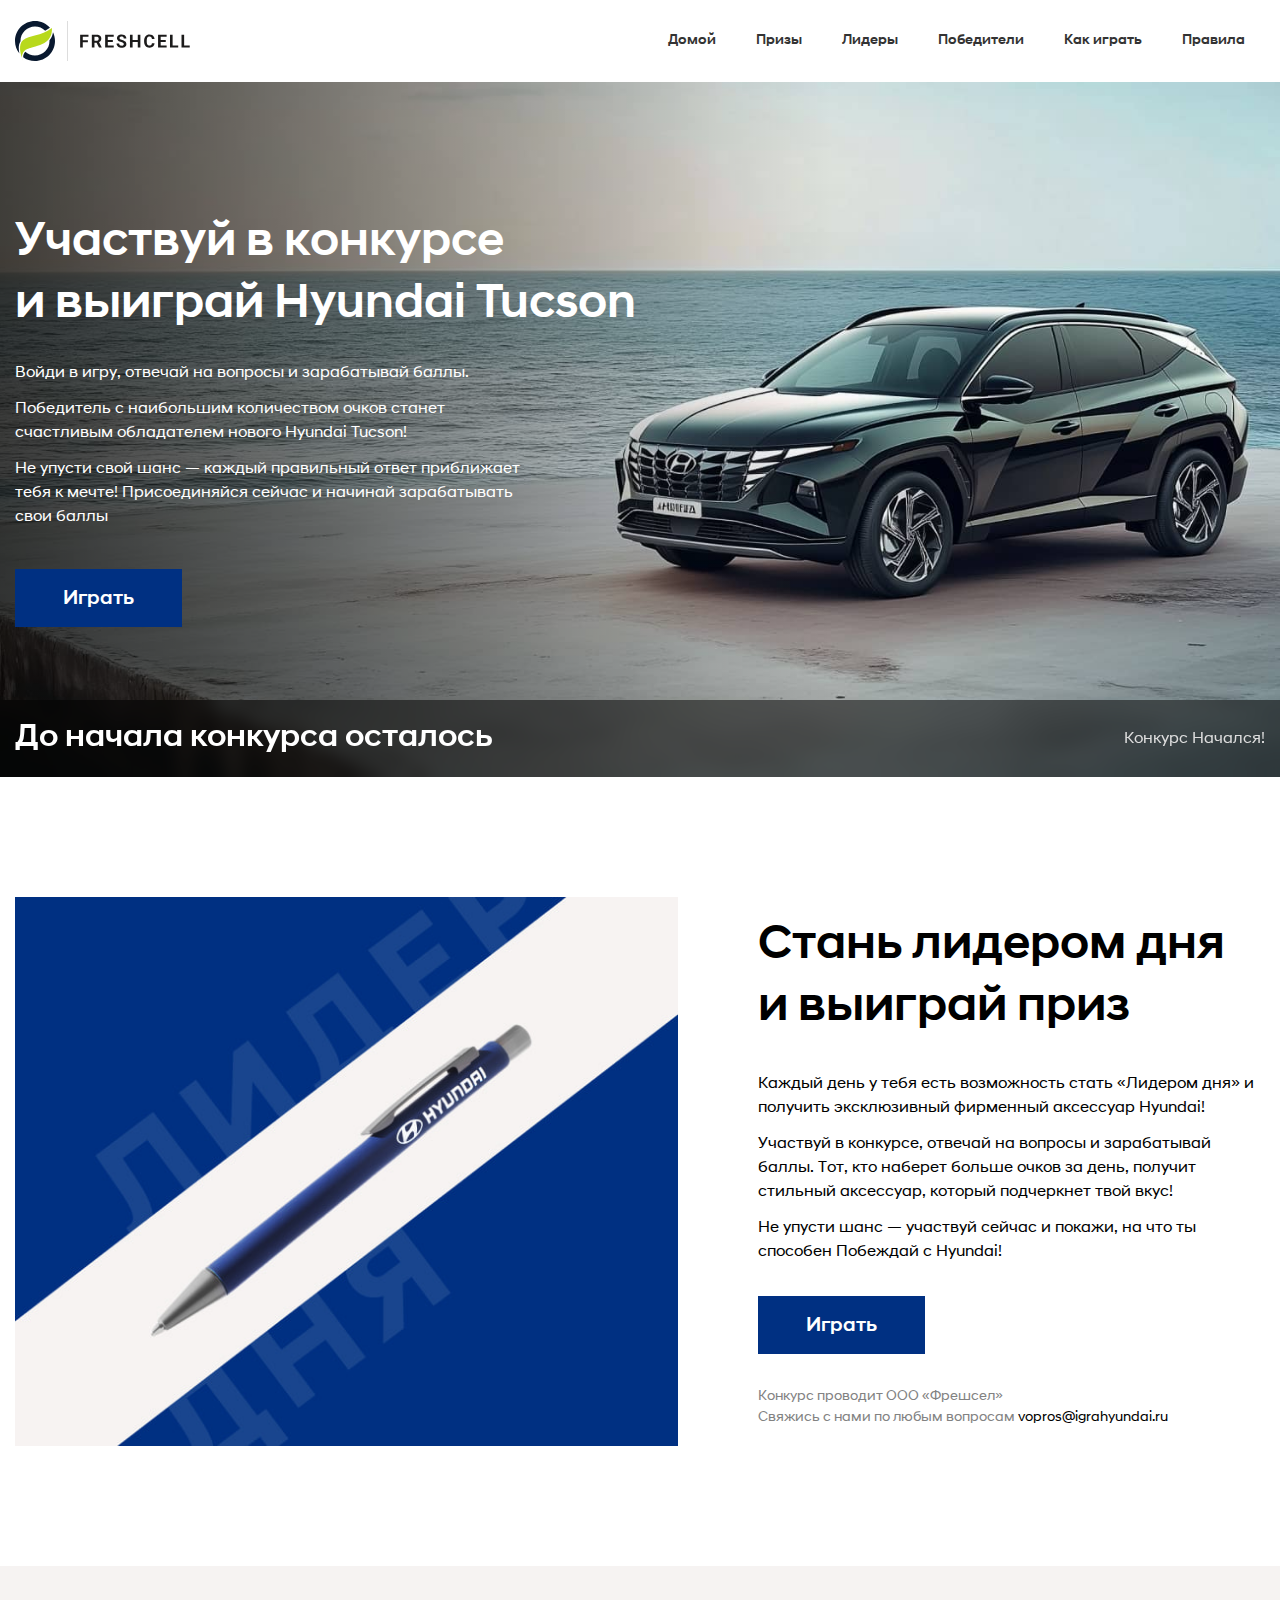
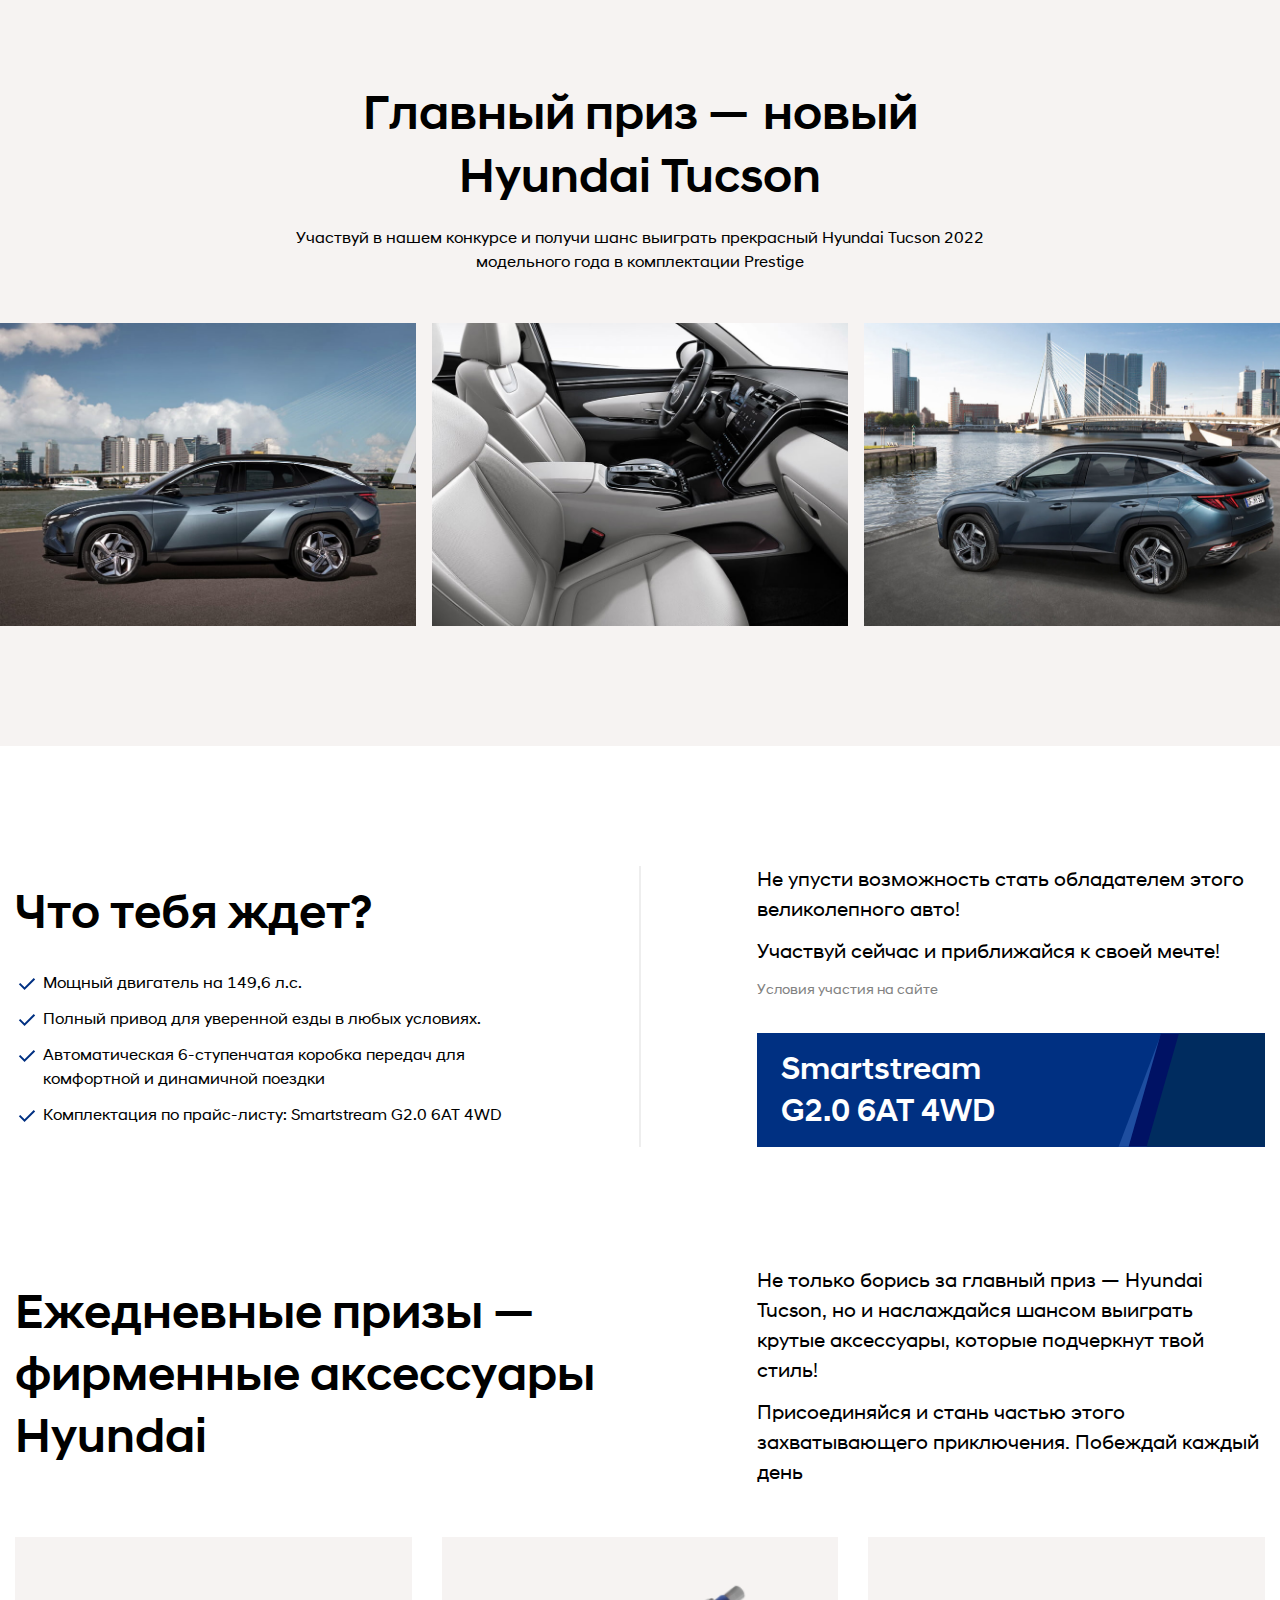
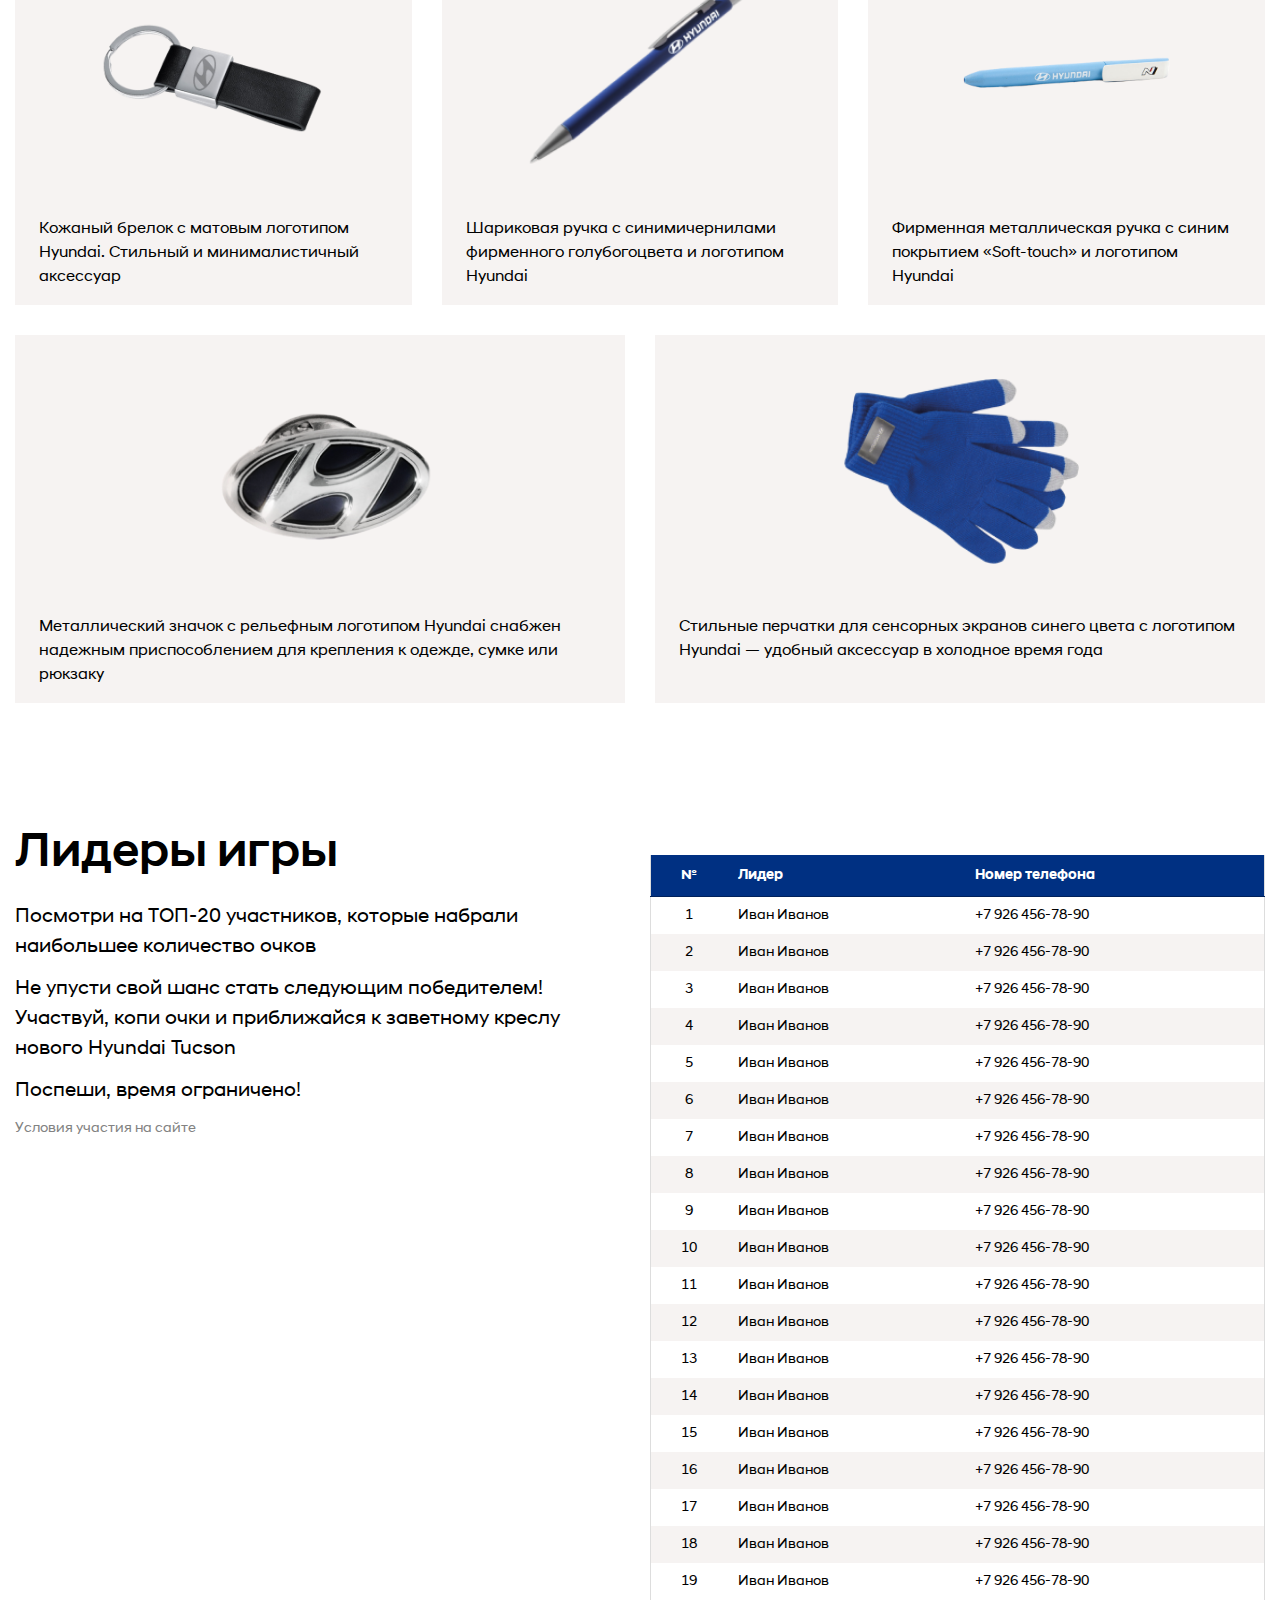
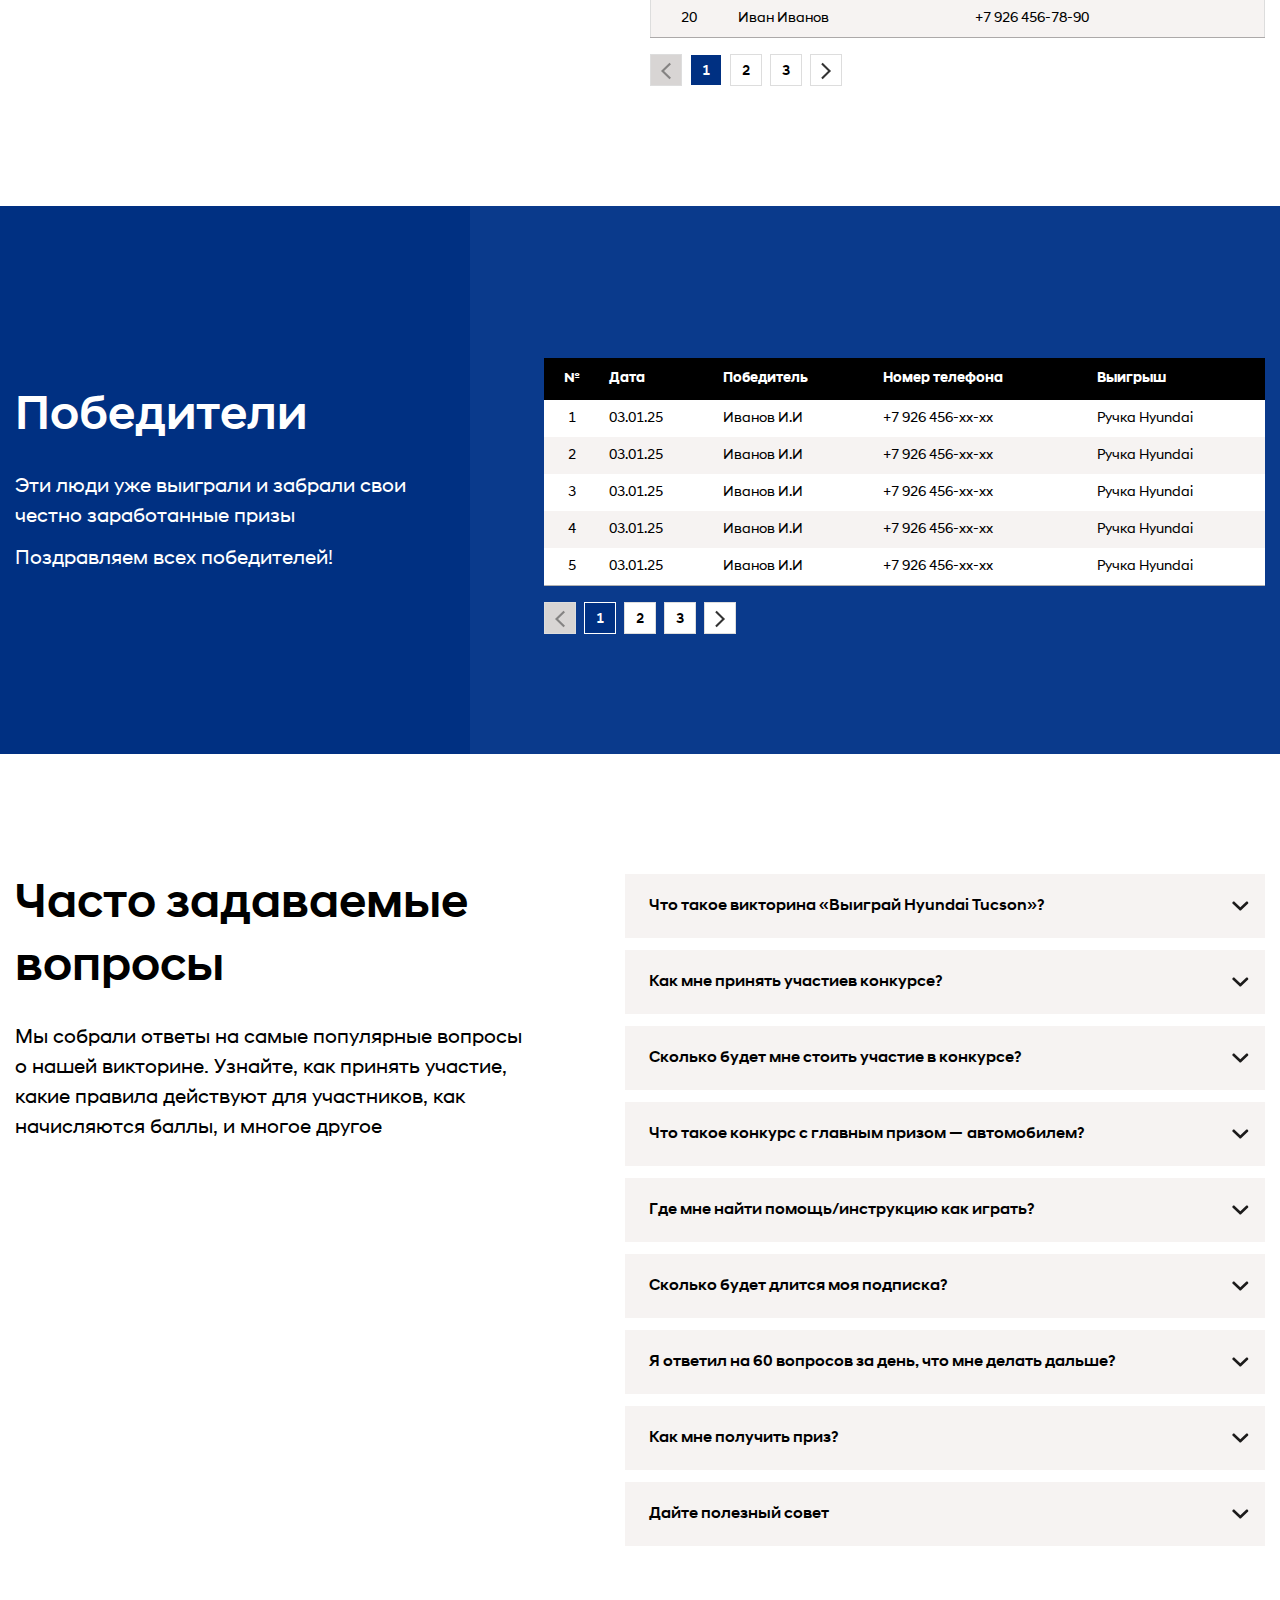
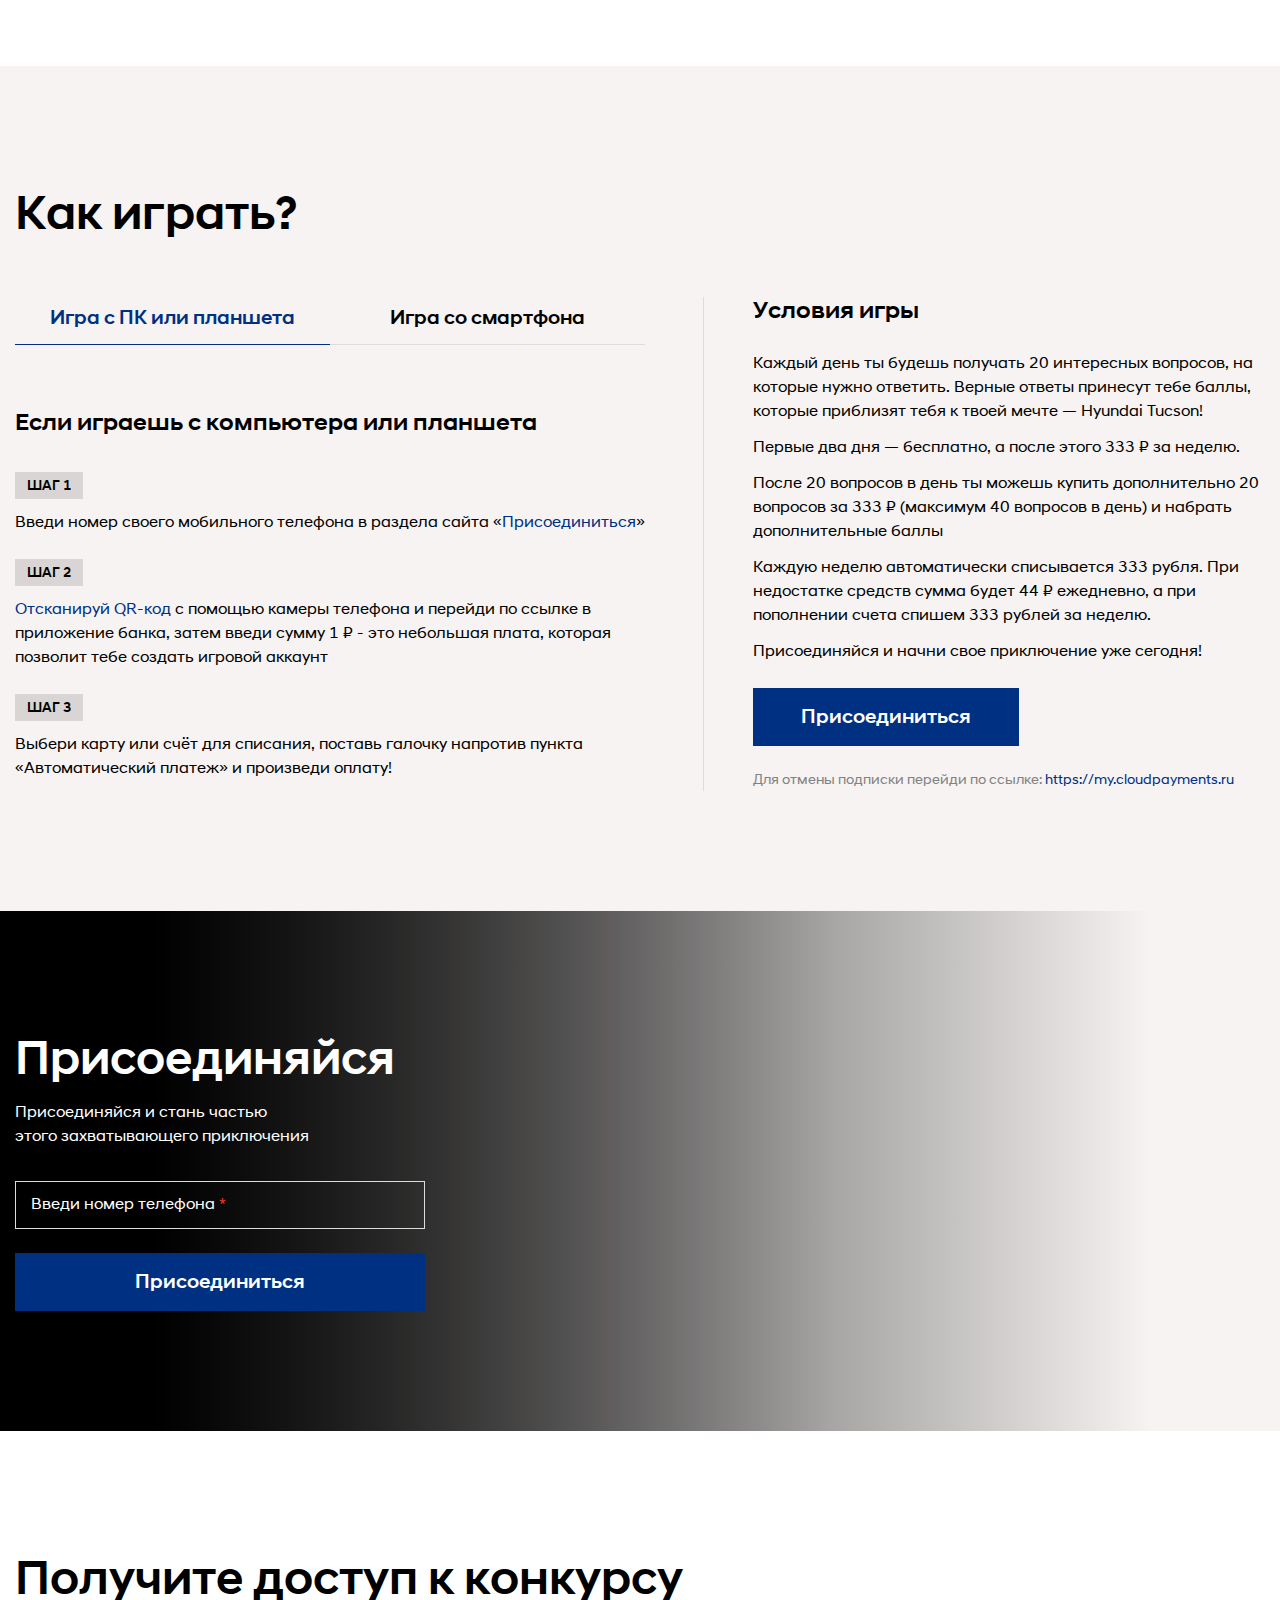
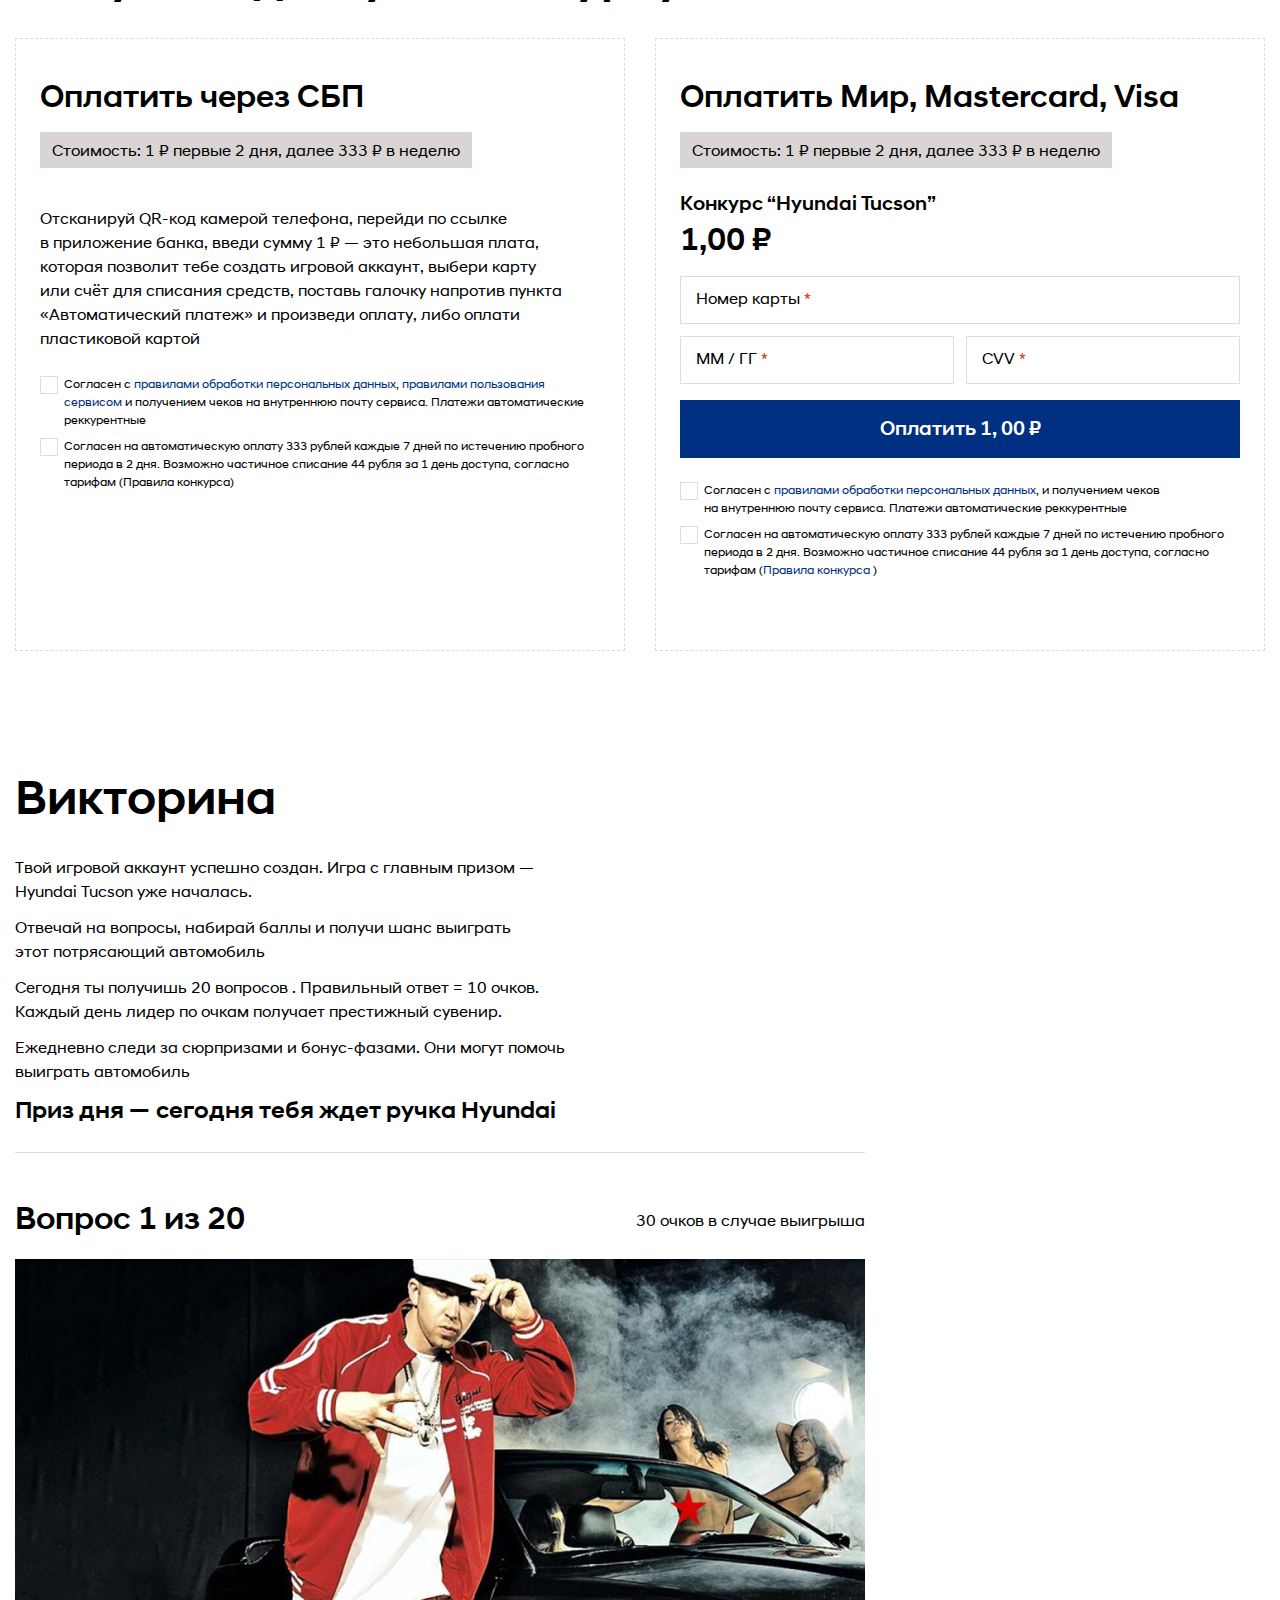
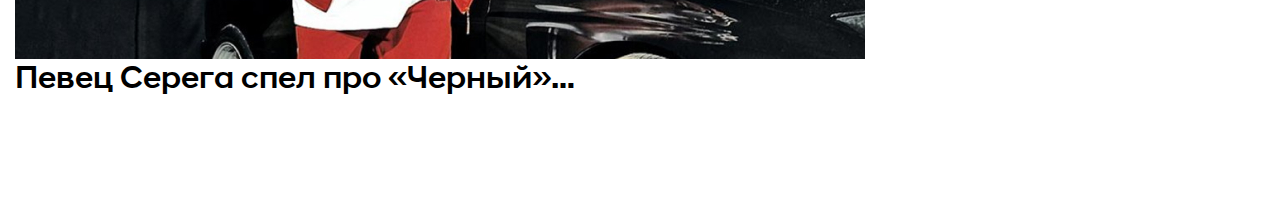
==== commit 179b48f1: "qoiz med" ====
--- a/index.html
+++ b/index.html
@@ -926,7 +926,7 @@
                         <label for="policy2">
                             Согласен на автоматическую оплату 333 рублей каждые 7 дней по истечению пробного периода
                             в 2 дня. Возможно частичное списание 44 рубля за 1 день доступа, согласно тарифам
-                            (Соглашение о подписке)
+                            (Правила конкурса)
                         </label>
                     </div>
 
@@ -971,7 +971,7 @@
                             <label for="policy4">
                                 Согласен на автоматическую оплату 333 рублей каждые 7 дней по истечению пробного периода
                                 в 2 дня. Возможно частичное списание 44 рубля за 1 день доступа, согласно тарифам
-                                (<a href="./pdf/rules.pdf" class="link">Соглашение о подписке</a> )
+                                (<a href="./pdf/rules.pdf" class="link">Правила конкурса</a> )
                             </label>
                         </div>
                     </form>
@@ -988,20 +988,36 @@
 
     <section class="quiz">
         <div class="container">
-            <h2>Викторина</h2>
-            <p>
-                Твой игровой аккаунт успешно создан. Игра с главным призом — Hyundai Tucson уже началась.
-            </p>
-            <p>
-                Отвечай на вопросы, набирай баллы и получи шанс выиграть этот потрясающий автомобиль
-            </p>
-            <p>
-                Cегодня ты получишь 20 вопросов . Правильный ответ = 10 очков. Каждый день лидер по очкам получает
-                престижный сувенир.
-            </p>
-            <p>
-                Ежедневно следи за сюрпризами и бонус-фазами. Они могут помочь выиграть автомобиль
-            </p>
+            <div class="col">
+                <h2>Викторина</h2>
+                <div class="quiz-text">
+                    <p>
+                        Твой игровой аккаунт успешно создан. Игра с главным призом — Hyundai Tucson уже началась.
+                    </p>
+                    <p>
+                        Отвечай на вопросы, набирай баллы и получи шанс выиграть этот потрясающий автомобиль
+                    </p>
+                    <p>
+                        Cегодня ты получишь 20 вопросов . Правильный ответ = 10 очков. Каждый день лидер по очкам получает
+                        престижный сувенир.
+                    </p>
+                    <p>
+                        Ежедневно следи за сюрпризами и бонус-фазами. Они могут помочь выиграть автомобиль
+                    </p>
+
+                    <h4>Приз дня — сегодня тебя ждет ручка Hyundai</h4>
+                </div>
+
+                <div class="quiz-item">
+                    <div class="quiz-head fx-ac fx-jb">
+                        <h3>Вопрос 1 из 20</h3>
+                        <p>30 очков в случае выигрыша</p>
+                    </div>
+                    <img src="img/q-1.jpg" alt="i">
+                    <h3>Певец Серега спел про «Черный»…</h3>
+                </div>
+
+            </div>
         </div>
     </section>
 
--- a/css/style.css
+++ b/css/style.css
@@ -1 +1 @@
-html{font-family:sans-serif;-ms-text-size-adjust:100%;-webkit-text-size-adjust:100%}body{margin:0}article,aside,details,figcaption,figure,footer,header,hgroup,main,nav,section,summary{display:block}audio,canvas,progress,video{display:inline-block;vertical-align:baseline}audio:not([controls]){display:none;height:0}[hidden],template{display:none}a{background:rgba(0,0,0,0)}a:active,a:hover{outline:0}abbr[title]{border-bottom:1px dotted}b,strong{font-weight:bold}dfn{font-style:italic}h1{font-size:2em;margin:.67em 0}mark{background:#ff0;color:#000}small{font-size:80%}sub,sup{font-size:75%;line-height:0;position:relative;vertical-align:baseline}sup{top:-0.5em}sub{bottom:-0.25em}img{border:0}svg:not(:root){overflow:hidden}figure{margin:1em 40px}hr{-moz-box-sizing:content-box;-webkit-box-sizing:content-box;box-sizing:content-box;height:0}pre{overflow:auto}code,kbd,pre,samp{font-family:monospace,monospace;font-size:1em}button,input,optgroup,select,textarea{color:inherit;font:inherit;margin:0}button{overflow:visible}button,select{text-transform:none}button,html input[type=button],input[type=reset],input[type=submit]{-webkit-appearance:button;cursor:pointer}button[disabled],html input[disabled]{cursor:default}button::-moz-focus-inner,input::-moz-focus-inner{border:0;padding:0}input{line-height:normal}input[type=checkbox],input[type=radio]{-webkit-box-sizing:border-box;-moz-box-sizing:border-box;box-sizing:border-box;padding:0}input[type=number]::-webkit-inner-spin-button,input[type=number]::-webkit-outer-spin-button{height:auto}input[type=search]{-webkit-appearance:textfield;-moz-box-sizing:content-box;-webkit-box-sizing:content-box;box-sizing:content-box}input[type=search]::-webkit-search-cancel-button,input[type=search]::-webkit-search-decoration{-webkit-appearance:none}legend{border:0;padding:0}textarea{overflow:auto}optgroup{font-weight:bold}table{border-collapse:collapse;border-spacing:0}td,th{padding:0}*{padding:0;margin:0;-webkit-box-sizing:border-box;-moz-box-sizing:border-box;box-sizing:border-box;border:none;outline:none}html{scroll-behavior:smooth}:root{--prime: #003082;--white: #FFFFFF;--balck: #000000;--gray-bg: #F6F3F2}body{min-height:100vh;font-size:16px;color:var(--balck);background-color:#fff;font-family:"Hyundai Sans Head Office",sans-serif;font-weight:500;font-style:normal;position:relative;z-index:1}body.is_active{overflow:hidden}.container{max-width:1310px;width:100%;margin:0 auto;padding:0 15px}h1,h2,h3,h4,h5,h6{font-weight:500;margin:0}h1,.h1{font-size:56px;line-height:72.8px;margin:0 0 24px}h2,.h2{font-size:48px;line-height:62.4px;margin:0 0 24px}h2:last-child,.h2:last-child{margin-bottom:0}h2 i,.h2 i{font-style:normal;white-space:nowrap}h3,.h3{font-size:32px;line-height:41.6px;margin:0 0 12px}.h4,h4{font-size:24px;line-height:31.2px;margin:0 0 24px}.h5,h5{font-size:20px;line-height:26px;margin:0 0 4px}main{padding-top:90px}@media screen and (max-width: 720px){main{padding-top:76px}}img{display:block;max-width:100%}a,button{color:var(--balck);text-decoration:none;-webkit-transition:all ease .3s;-o-transition:all ease .3s;-moz-transition:all ease .3s;transition:all ease .3s;background-color:rgba(0,0,0,0)}a:hover,button:hover{opacity:.8}a:hover img,button:hover img{-webkit-filter:none !important;filter:none !important;opacity:1 !important}a:active,button:active{opacity:1;-webkit-transform:scale(0.98);-moz-transform:scale(0.98);-ms-transform:scale(0.98);-o-transform:scale(0.98);transform:scale(0.98)}p,ul{font-size:16px;line-height:24px;font-weight:normal}.stack{color:var(--white);background-color:var(--prime);padding:18px 24px 13px;background-repeat:no-repeat;background-position:center right;-webkit-background-size:contain;-moz-background-size:contain;-o-background-size:contain;background-size:contain;background-image:url("../img/stack_bg.svg")}.stack__heading{font-size:32px;line-height:41.6px;margin:0}p{margin-bottom:12px}p.md{font-size:20px;line-height:30px}p:last-child{margin-bottom:0 !important}.sm{font-weight:normal;font-size:14px;line-height:21px;color:#828282}a.sm:hover{opacity:1;color:#00aad2}ul{font-weight:normal}ul.check li{margin-bottom:12px;padding:0 0 0 28px;background-repeat:no-repeat;-webkit-background-size:24px auto;-moz-background-size:24px auto;-o-background-size:24px auto;background-size:24px auto;background-position:top left;background-image:url("../img/check.svg")}ul.check li:last-child{margin:0}ul.disc{list-style-type:disc;padding-left:22px}ul.disc li{padding:4px 0}.ddown{background-color:var(--gray-bg);padding-bottom:12px;margin-bottom:12px}.ddown:last-of-type{margin-bottom:0}.ddown-btn{display:block;width:100%;text-align:left;font-size:16px;line-height:24px;padding:20px 50px 8px 24px;position:relative;z-index:1;background-color:var(--gray-bg)}.ddown-btn::after{content:"";display:block;width:17px;height:17px;position:absolute;-webkit-transition:all ease .3s;-o-transition:all ease .3s;-moz-transition:all ease .3s;transition:all ease .3s;top:50%;margin-top:-2px;right:16px;background-repeat:no-repeat;background-position:center center;-webkit-background-size:contain;-moz-background-size:contain;-o-background-size:contain;background-size:contain;background-image:url("../img/arr_down.svg")}.ddown-btn.is_active::after{-webkit-transform:scaleY(-1);-moz-transform:scaleY(-1);-ms-transform:scaleY(-1);-o-transform:scaleY(-1);transform:scaleY(-1);margin-top:-8px}.ddown-content{display:none;padding:0 24px 12px}.ddown-content>*{color:#333;margin-bottom:16px}.ddown.is_active .ddown-btn::after{-webkit-transform:scaleY(-1);-moz-transform:scaleY(-1);-ms-transform:scaleY(-1);-o-transform:scaleY(-1);transform:scaleY(-1);margin-top:-8px}.ddown.is_active .ddown-content{display:block}table{width:100%;font-size:14px;line-height:21px;font-weight:400;border:1px solid #ddd;border-top:none;background-color:#fff}table th,table td{white-space:nowrap;padding:9px 16px 7px;text-align:left;color:var(--balck)}table th{background-color:var(--prime);color:var(--white);font-weight:500}table tr:nth-child(even) td{background-color:#f6f3f2}section{padding:60px 0;overflow:hidden}section.bg,section.bg-prime{margin:60px 0;padding:120px 0;background-color:var(--gray-bg)}section.bg-prime{background-color:var(--prime);color:var(--white)}main{margin-bottom:60px}.btn{font-weight:500;font-size:20px;line-height:26px;display:block;width:-webkit-fit-content;width:-moz-fit-content;width:fit-content;padding:17px 48px 15px;color:#fff;background-color:var(--prime)}.btn:hover{opacity:1;background-color:#144496}.btn:active{background-color:#2858aa}ul{list-style:none}.fx,.fx-w,.fx-ac,.fx-as,.fx-col,.fx-jb,.fx-ae,.hero,.dt-paging nav{display:-webkit-box;display:-webkit-flex;display:-moz-box;display:-ms-flexbox;display:flex}.fx-ac,.dt-paging nav{-webkit-box-align:center;-webkit-align-items:center;-moz-box-align:center;-ms-flex-align:center;align-items:center}.fx-jc,.hero{-webkit-box-pack:center;-webkit-justify-content:center;-moz-box-pack:center;-ms-flex-pack:center;justify-content:center}.fx-col,.hero{-webkit-box-orient:vertical;-webkit-box-direction:normal;-webkit-flex-direction:column;-moz-box-orient:vertical;-moz-box-direction:normal;-ms-flex-direction:column;flex-direction:column}.fx-w{-webkit-flex-wrap:wrap;-ms-flex-wrap:wrap;flex-wrap:wrap}.fx-as{-webkit-box-align:start;-webkit-align-items:flex-start;-moz-box-align:start;-ms-flex-align:start;align-items:flex-start}.fx-jb{-webkit-box-pack:justify;-webkit-justify-content:space-between;-moz-box-pack:justify;-ms-flex-pack:justify;justify-content:space-between}.fx-ae{-webkit-box-align:end;-webkit-align-items:end;-moz-box-align:end;-ms-flex-align:end;align-items:end}.tag{display:block;width:-webkit-fit-content;width:-moz-fit-content;width:fit-content;font-size:14px;line-height:21px;padding:4px 12px 2px;background-color:#d8d5d4}.tabs__btn{width:50%;text-align:center;border-bottom:1px solid #ddd;font-size:20px;line-height:26px;padding:0 10px 12px}.tabs__btn.is_active{border-color:var(--prime);color:var(--prime)}.tabs-content{display:none}.tabs-content.is_active{display:block;-webkit-animation:fadeIn .3s ease forwards;-moz-animation:fadeIn .3s ease forwards;-o-animation:fadeIn .3s ease forwards;animation:fadeIn .3s ease forwards}input,select,textarea{border:1px solid #ddd;height:48px;width:100%;font-weight:normal;padding:0 16px;background-color:var(--white);margin:0 0 24px}input:focus,select:focus,textarea:focus{border-color:var(--prime)}textarea{height:unset;min-height:48px;padding:12px 16px}.inp-wrap{position:relative;margin:0 0 24px}.inp-wrap label{position:absolute;left:12px;top:0;padding:0 4px;-webkit-transform:translateY(12px);-moz-transform:translateY(12px);-ms-transform:translateY(12px);-o-transform:translateY(12px);transform:translateY(12px);line-height:24px;font-size:16px;font-weight:400;-webkit-transition:.3s ease all;-o-transition:.3s ease all;-moz-transition:.3s ease all;transition:.3s ease all;pointer-events:none;background-color:#fff}.inp-wrap label i{font-style:normal;color:#db371f}.inp-wrap input{margin:0}.inp-wrap input:valid~label,.inp-wrap input:focus~label{font-size:12px;line-height:18px;-webkit-transform:translateY(-8px);-moz-transform:translateY(-8px);-ms-transform:translateY(-8px);-o-transform:translateY(-8px);transform:translateY(-8px)}.inp-wrap.--outline label{background-color:rgba(0,0,0,0)}.inp-wrap.--outline input{background-color:rgba(0,0,0,0)}.inp-wrap.--outline input:valid,.inp-wrap.--outline input:focus{border-color:var(--white)}.inp-wrap.--outline input:valid~label,.inp-wrap.--outline input:focus~label{opacity:0}.inp-check{position:relative;z-index:1;margin-bottom:8px}.inp-check:last-of-type{margin-bottom:0}.inp-check label{display:block;padding:0 0 0 24px;font-weight:normal;position:relative;z-index:1;font-size:12px;line-height:18px}.inp-check label::before{-webkit-box-sizing:border-box;-moz-box-sizing:border-box;box-sizing:border-box;content:"";display:block;width:18px;height:18px;border:1px solid #ddd;position:absolute;top:0;left:0;cursor:pointer;background-repeat:no-repeat;background-position:center center;-webkit-background-size:14px auto;-moz-background-size:14px auto;-o-background-size:14px auto;background-size:14px auto}.inp-check input{width:18px;height:18px;position:absolute;z-index:-1;opacity:0}.inp-check input:checked~label::before{background-image:url("../img/check.svg")}.link{color:var(--prime)}.cookies{position:fixed;z-index:111;bottom:20px;left:0;padding:0 16px;width:100%;opacity:0;visibility:hidden;-webkit-transform:translateY(50px);-moz-transform:translateY(50px);-ms-transform:translateY(50px);-o-transform:translateY(50px);transform:translateY(50px);-webkit-transition:.6s ease all;-o-transition:.6s ease all;-moz-transition:.6s ease all;transition:.6s ease all}.cookies .container{max-width:1290px;gap:64px;-webkit-box-shadow:0px 4px 45.4px 0px rgba(0,0,0,.1215686275);-moz-box-shadow:0px 4px 45.4px 0px rgba(0,0,0,.1215686275);box-shadow:0px 4px 45.4px 0px rgba(0,0,0,.1215686275);padding:24px 32px;background-color:var(--white)}.cookies p{margin:0}.cookies.is_active{display:block;opacity:1;visibility:visible;-webkit-transform:translateY(0px);-moz-transform:translateY(0px);-ms-transform:translateY(0px);-o-transform:translateY(0px);transform:translateY(0px)}.sroll_up{display:none;z-index:999;position:fixed;bottom:30px;right:30px;width:40px;height:40px;-webkit-border-radius:50%;-moz-border-radius:50%;border-radius:50%;background-color:var(--prime);-webkit-transition:none;-o-transition:none;-moz-transition:none;transition:none;background-repeat:no-repeat;background-position:top 16px center;-webkit-background-size:40% auto;-moz-background-size:40% auto;-o-background-size:40% auto;background-size:40% auto;background-image:url("../img/arr_upp.svg")}@-webkit-keyframes fadeIn{0%{opacity:0;-webkit-transform:translateY(20px);transform:translateY(20px)}100%{opacity:1;-webkit-transform:translateY(0px);transform:translateY(0px)}}@-moz-keyframes fadeIn{0%{opacity:0;-moz-transform:translateY(20px);transform:translateY(20px)}100%{opacity:1;-moz-transform:translateY(0px);transform:translateY(0px)}}@-o-keyframes fadeIn{0%{opacity:0;-o-transform:translateY(20px);transform:translateY(20px)}100%{opacity:1;-o-transform:translateY(0px);transform:translateY(0px)}}@keyframes fadeIn{0%{opacity:0;-webkit-transform:translateY(20px);-moz-transform:translateY(20px);-o-transform:translateY(20px);transform:translateY(20px)}100%{opacity:1;-webkit-transform:translateY(0px);-moz-transform:translateY(0px);-o-transform:translateY(0px);transform:translateY(0px)}}@media screen and (max-width: 1500px){h1{font-size:48px;line-height:62.4px}}@media screen and (max-width: 1023px){section{padding:35px 0}section.bg,section.bg-prime{margin:35px 0;padding:70px 0}p.md{font-size:18px;line-height:26px}main{margin-bottom:35px}h2{font-size:38px;line-height:130%}input,select,textarea,.inp-wrap{margin:0 0 16px}.cookies .container{display:block}.cookies p{margin-bottom:24px}}@media screen and (max-width: 720px){h2{font-size:28px;margin-bottom:16px}p{margin-bottom:10px}section{padding:25px 0}section.bg,section.bg-prime{margin:25px 0;padding:50px 0}main{margin-bottom:25px}.ddown{padding-bottom:8px}.ddown-btn{padding:16px 50px 8px 16px}.ddown-btn::after{margin-top:-3px}.ddown-content{padding:0 16px 8px}.tabs-btns,.table-scroll{width:100vw;position:relative;left:-16px;padding:0 16px 10px;overflow-x:scroll}.tabs-btns{padding-bottom:0}.tabs__btn{font-size:16px;line-height:21px;width:-webkit-fit-content;width:-moz-fit-content;width:fit-content;white-space:nowrap}.h4,h4{font-size:20px;line-height:130%}.cookies .container{padding:16px 24px}.cookies p{font-size:14px;line-height:21px;margin-bottom:16px}.sroll_up{right:20px;bottom:20px}h3,.h3{font-size:22px;line-height:130%}.h5,h5{font-size:18px;line-height:22px}}.header{padding:16px 0;background-color:#fff}.header .logo{max-width:176px;display:block}.header .nav{margin:0 0 0 auto}.header .nav__link{color:#333;font-size:14px;padding:16px 20px}.header .nav__link:hover{opacity:1;color:#00aad2}.header .btn__menu{display:none}@media screen and (max-width: 1023px){.header .nav{position:fixed;top:0;right:0;width:260px;height:100%;z-index:999;background-color:var(--white);display:block !important;gap:0;padding:100px 20px 20px;-webkit-transition:all ease .3s;-o-transition:all ease .3s;-moz-transition:all ease .3s;transition:all ease .3s;opacity:0;visibility:hidden;-webkit-transform:translateX(100%);-moz-transform:translateX(100%);-ms-transform:translateX(100%);-o-transform:translateX(100%);transform:translateX(100%);-webkit-box-shadow:-270px 0px 0px 50vw rgba(0,0,0,.5);-moz-box-shadow:-270px 0px 0px 50vw rgba(0,0,0,.5);box-shadow:-270px 0px 0px 50vw rgba(0,0,0,.5)}.header .nav__link{display:block;text-align:left;padding:13px}.header .nav.is_active{opacity:1;visibility:visible;-webkit-transform:translateX(0);-moz-transform:translateX(0);-ms-transform:translateX(0);-o-transform:translateX(0);transform:translateX(0)}.header .btn__menu{position:relative;margin:0 0 0 auto;z-index:99999;width:55px;height:40px;display:block}.header .btn__menu span{display:block;width:30px;height:2px;-webkit-border-radius:3px;-moz-border-radius:3px;border-radius:3px;margin:0 0 0 auto;background-color:var(--balck);position:relative;z-index:1;-webkit-transition:all ease .3s;-o-transition:all ease .3s;-moz-transition:all ease .3s;transition:all ease .3s}.header .btn__menu span::before,.header .btn__menu span::after{-webkit-transition:all ease .3s;-o-transition:all ease .3s;-moz-transition:all ease .3s;transition:all ease .3s;content:"";display:block;width:100%;height:2px;position:absolute;background-color:var(--balck);-webkit-border-radius:3px;-moz-border-radius:3px;border-radius:3px;left:0;top:9px}.header .btn__menu span::after{top:-9px}.header .btn__menu.is_active span{background-color:rgba(0,0,0,0)}.header .btn__menu.is_active span::before{top:0;-webkit-transform:rotate(45deg);-moz-transform:rotate(45deg);-ms-transform:rotate(45deg);-o-transform:rotate(45deg);transform:rotate(45deg)}.header .btn__menu.is_active span::after{top:0;-webkit-transform:rotate(-45deg);-moz-transform:rotate(-45deg);-ms-transform:rotate(-45deg);-o-transform:rotate(-45deg);transform:rotate(-45deg)}}.dt-paging nav{gap:8px}.dt-paging-button{display:block;text-align:center;font-weight:500;font-size:14px;line-height:21px;width:32px;height:32px;background-color:var(--white);border:1px solid #ddd;padding:3px 0 0}.dt-paging-button.current{color:var(--white);background-color:var(--prime);border-color:var(--white)}.dt-paging-button.next,.dt-paging-button.previous{padding:0;color:rgba(0,0,0,0) !important;position:relative;z-index:1;overflow:hidden}.dt-paging-button.next::before,.dt-paging-button.previous::before{content:"";display:block;width:100%;height:100%;position:absolute;top:1px;left:0;z-index:-11;background-repeat:no-repeat;background-position:center center;-webkit-background-size:20px auto;-moz-background-size:20px auto;-o-background-size:20px auto;background-size:20px auto;background-image:url("../img/arr_left.svg")}.dt-paging-button.next::before{background-image:url("../img/arr_rigth.svg")}.dt-paging-button.disabled{background-color:#d8d5d4 !important}.dt-paging-button.disabled::before{opacity:.5}.dt-paging-button.first,.dt-paging-button.last{display:none !important}.hero,.join{color:#fff;overflow:hidden;position:relative;z-index:1}.hero::before,.join::before{content:"";display:block;width:100%;height:100%;top:0;left:0;position:absolute;pointer-events:none;z-index:-1;background:-webkit-gradient(linear, left top, right top, from(rgba(0, 0, 0, 0.6)), color-stop(65%, rgba(0, 0, 0, 0)));background:-webkit-linear-gradient(left, rgba(0, 0, 0, 0.6) 0%, rgba(0, 0, 0, 0) 65%);background:-moz-linear-gradient(left, rgba(0, 0, 0, 0.6) 0%, rgba(0, 0, 0, 0) 65%);background:-o-linear-gradient(left, rgba(0, 0, 0, 0.6) 0%, rgba(0, 0, 0, 0) 65%);background:linear-gradient(90deg, rgba(0, 0, 0, 0.6) 0%, rgba(0, 0, 0, 0) 65%)}.hero{padding:148px 0 200px}.hero .col{max-width:50%}.hero__bg{position:absolute;top:0;left:0;width:100%;height:100%;-o-object-fit:cover;object-fit:cover;z-index:-111;pointer-events:none}.hero p{max-width:520px}.hero .btn{margin-top:40px}.countdown{background-color:rgba(0,0,0,.5);-webkit-backdrop-filter:blur(8px);backdrop-filter:blur(8px);padding:18px 0 17px}@media screen and (min-width: 720px){.countdown{position:absolute;bottom:0;left:0;width:100%;z-index:99}}.countdown .container>*{margin:0}.countdown #countdown{text-align:center;gap:24px;font-weight:normal;color:#ddd}.countdown #countdown span span,.countdown #countdown i{font-weight:500;display:block;font-size:48px;line-height:120%;font-style:normal;color:var(--white)}.countdown #countdown span span{display:block;width:100%;line-height:94%}.lider-img{width:53%}.lider-img img{width:100%;display:block}.lider-img__mob{display:none}.lider-title{width:40.6%;gap:32px}.lider h2{margin:0}.main{text-align:center}.main h2{margin-bottom:16px}.main-imgs{max-width:1763px;margin:48px auto 0}.main-imgs>*{width:32.5%;-o-object-fit:cover;object-fit:cover;display:block}@media screen and (min-width: 1023px){.expect .container{position:relative;z-index:1}.expect .container::before{content:"";display:block;width:1px;height:100%;position:absolute;top:0;left:50%;-webkit-transform:translateX(-50%);-moz-transform:translateX(-50%);-ms-transform:translateX(-50%);-o-transform:translateX(-50%);transform:translateX(-50%);z-index:-1;background-color:#ddd}}.expect .col{width:40.63%}.expect p{margin-bottom:12px}.expect p.sm{margin-bottom:0;margin-top:20px}.expect .stack{margin:32px 0 0}.everyday .title{margin-bottom:48px}.everyday .col{max-width:55%}.everyday .col:last-child{width:40.63%}.everyday .wrap{gap:30px}.everyday .item{width:-webkit-calc(33.33% - 20px);width:-moz-calc(33.33% - 20px);width:calc(33.33% - 20px);background-color:var(--gray-bg);padding:16px 24px}.everyday .item img{display:block;width:240px;height:240px;-o-object-fit:contain;object-fit:contain;margin:0 auto 24px}.everyday .item:nth-child(4),.everyday .item:last-child{width:-webkit-calc(50% - 15px);width:-moz-calc(50% - 15px);width:calc(50% - 15px)}.liders .col{width:44.63%}.liders .col:last-child{width:49.219%}.liders h2{margin-bottom:16px}.liders p{margin-bottom:12px}.liders p.sm{margin-top:20px}.liders br{line-height:1px !important;max-height:1px;height:1px !important;margin:0 0 1px !important;display:block}@media screen and (min-width: 1023px){.winners{position:relative;z-index:1;overflow:hidden}.winners::before{content:"";display:block;width:70%;height:100%;left:50%;-webkit-transform:translateX(-170px);-moz-transform:translateX(-170px);-ms-transform:translateX(-170px);-o-transform:translateX(-170px);transform:translateX(-170px);top:0;z-index:-1;position:absolute;pointer-events:none;background-color:#0a3a8c}}.winners .col{width:32%}.winners .col:last-child{width:57.657%}.winners table{border:none}.winners table th{background-color:var(--balck)}.winners table tr:nth-child(even){background-color:#f0f5ff}.faq .col{width:40.63%;max-width:520px}.faq .col:last-child{max-width:640px;width:55%}.how{margin-bottom:0 !important}.how h2{margin-bottom:48px}.how .col{width:51%;max-width:630px}.how .col:last-child{max-width:520px;width:41%}.how .sm a{color:var(--prime)}@media screen and (min-width: 1023px){.how .wrap{position:relative;z-index:1}.how .wrap::before{content:"";display:block;width:1px;height:100%;position:absolute;top:0;left:55%;z-index:-1;background-color:#ddd}}.how .tabs-btns{margin-bottom:48px}.how .tabs-content .h4{margin:0 0 32px}.how .tabs-content .tag{margin-bottom:12px}.how .tabs-content p{margin-bottom:24px}.how__ic{display:block;max-width:40px;margin:0 0 16px}.how .btn{margin:24px 0}.join{margin-top:0 !important;background:-webkit-gradient(linear, left top, right top, color-stop(12%, rgb(0, 0, 0)), color-stop(90%, rgba(0, 0, 0, 0)));background:-webkit-linear-gradient(left, rgb(0, 0, 0) 12%, rgba(0, 0, 0, 0) 90%);background:-moz-linear-gradient(left, rgb(0, 0, 0) 12%, rgba(0, 0, 0, 0) 90%);background:-o-linear-gradient(left, rgb(0, 0, 0) 12%, rgba(0, 0, 0, 0) 90%);background:linear-gradient(90deg, rgb(0, 0, 0) 12%, rgba(0, 0, 0, 0) 90%)}@media screen and (min-width: 1023px){.join{padding:146px 0}}.join h2{margin-bottom:8px}.join p{margin-bottom:32px}.join__bg{position:absolute;top:0;left:0;width:100%;height:100%;-o-object-fit:cover;object-fit:cover;z-index:-111;pointer-events:none}.join-col{max-width:410px}.join .btn{width:100%}.access .wrap{gap:30px}.access .col{padding:40px 24px;width:-webkit-calc(50% - 15px);width:-moz-calc(50% - 15px);width:calc(50% - 15px);border:1px dashed #ddd}.access .tag{font-size:16px;font-weight:normal;line-height:24px;margin-bottom:24px;padding:8px 12px 4px}.access__qr{display:block;width:205px;margin:0 0 16px}.access p{margin:0 0 24px}.access-logos{gap:32px;padding-top:30px;margin-top:auto}.access .btn{width:100%;margin:16px 0 24px}.access .inp-wrap{margin-bottom:12px}.access .group>*{margin:0;width:-webkit-calc(50% - 6px);width:-moz-calc(50% - 6px);width:calc(50% - 6px)}@media screen and (max-width: 1500px){.hero{padding:130px 0 150px}}@media screen and (max-width: 1200px){.winners::before{-webkit-transform:translateX(-100px);-moz-transform:translateX(-100px);-ms-transform:translateX(-100px);-o-transform:translateX(-100px);transform:translateX(-100px)}.winners .col{width:35%}.winners .col:last-child{width:53.657%}}@media screen and (max-width: 1023px){.hero{padding:70px 0 130px}.hero::before{background:-webkit-gradient(linear, left top, right top, color-stop(10%, rgba(0, 0, 0, 0.7)), color-stop(140%, rgba(0, 0, 0, 0)));background:-webkit-linear-gradient(left, rgba(0, 0, 0, 0.7) 10%, rgba(0, 0, 0, 0) 140%);background:-moz-linear-gradient(left, rgba(0, 0, 0, 0.7) 10%, rgba(0, 0, 0, 0) 140%);background:-o-linear-gradient(left, rgba(0, 0, 0, 0.7) 10%, rgba(0, 0, 0, 0) 140%);background:linear-gradient(90deg, rgba(0, 0, 0, 0.7) 10%, rgba(0, 0, 0, 0) 140%)}.hero .col{max-width:470px}.hero h1{font-size:40px;line-height:130%}.countdown{margin-top:40px;padding:14px 0}.countdown .container{text-align:center;display:block}.countdown h3{font-size:20px}.countdown #countdown{font-size:12px;max-width:310px;margin:6px auto 0;gap:0}.countdown #countdown span span,.countdown #countdown i{font-size:32px}.countdown span,.countdown i{display:block;margin:0 auto}section .container{display:block}section .col{width:100% !important;max-width:100% !important}section .col:first-child{margin-bottom:24px}.lider .container{max-width:520px}.lider .container>*{width:100%;max-width:100%}.lider-img{display:none}.lider-img__mob{display:block}.main-imgs{-webkit-flex-wrap:wrap;-ms-flex-wrap:wrap;flex-wrap:wrap;gap:16px}.main-imgs>*{width:-webkit-calc(50% - 8px);width:-moz-calc(50% - 8px);width:calc(50% - 8px)}.main-imgs>*:last-child{width:100%}.expect .col:first-child{border-bottom:1px solid #ddd;padding-bottom:24px;margin-bottom:24px}.everyday .title{display:block;margin-bottom:24px}.everyday .title .col:first-child{margin-bottom:16px}.everyday .item{width:-webkit-calc(50% - 15px);width:-moz-calc(50% - 15px);width:calc(50% - 15px)}.everyday .item:last-child{width:100%}.winners{padding-bottom:0 !important}.winners .container{padding:0}.winners .col{padding:0 15px}.winners .col:first-child{margin-bottom:30px}.winners .col:last-child{background-color:#0a3a8c;padding:30px 15px 70px}.how .wrap{display:block}.how .tabs-content p{margin-bottom:16px}.how .tabs-content .h4{margin-bottom:24px}.how__ic{margin-bottom:12px}.how .col:last-child{padding-top:24px;margin-top:24px;border-top:1px solid #ddd}.join{padding:70px 0}.join::before{background:-webkit-gradient(linear, left top, right top, color-stop(13%, rgb(0, 0, 0)), color-stop(140%, rgba(0, 0, 0, 0)));background:-webkit-linear-gradient(left, rgb(0, 0, 0) 13%, rgba(0, 0, 0, 0) 140%);background:-moz-linear-gradient(left, rgb(0, 0, 0) 13%, rgba(0, 0, 0, 0) 140%);background:-o-linear-gradient(left, rgb(0, 0, 0) 13%, rgba(0, 0, 0, 0) 140%);background:linear-gradient(90deg, rgb(0, 0, 0) 13%, rgba(0, 0, 0, 0) 140%)}.join p{margin-bottom:24px}.access .wrap{display:block}}@media screen and (max-width: 720px){.hero{padding:60px 0 0}.hero h1{font-size:30px;margin-bottom:16px}.hero p{max-width:360px}.hero .btn{margin-top:24px}.main-imgs{margin-top:24px;gap:8px}.main-imgs>*{width:-webkit-calc(50% - 4px);width:-moz-calc(50% - 4px);width:calc(50% - 4px)}.everyday .wrap{display:block}.everyday .item{width:100% !important;margin-bottom:15px}.everyday .item:last-child{margin:0}.how h2{margin-bottom:24px}.how .tabs-btns{margin-bottom:24px}.access .col{padding:24px 16px}}/*# sourceMappingURL=style.css.map */+html{font-family:sans-serif;-ms-text-size-adjust:100%;-webkit-text-size-adjust:100%}body{margin:0}article,aside,details,figcaption,figure,footer,header,hgroup,main,nav,section,summary{display:block}audio,canvas,progress,video{display:inline-block;vertical-align:baseline}audio:not([controls]){display:none;height:0}[hidden],template{display:none}a{background:rgba(0,0,0,0)}a:active,a:hover{outline:0}abbr[title]{border-bottom:1px dotted}b,strong{font-weight:bold}dfn{font-style:italic}h1{font-size:2em;margin:.67em 0}mark{background:#ff0;color:#000}small{font-size:80%}sub,sup{font-size:75%;line-height:0;position:relative;vertical-align:baseline}sup{top:-0.5em}sub{bottom:-0.25em}img{border:0}svg:not(:root){overflow:hidden}figure{margin:1em 40px}hr{-moz-box-sizing:content-box;-webkit-box-sizing:content-box;box-sizing:content-box;height:0}pre{overflow:auto}code,kbd,pre,samp{font-family:monospace,monospace;font-size:1em}button,input,optgroup,select,textarea{color:inherit;font:inherit;margin:0}button{overflow:visible}button,select{text-transform:none}button,html input[type=button],input[type=reset],input[type=submit]{-webkit-appearance:button;cursor:pointer}button[disabled],html input[disabled]{cursor:default}button::-moz-focus-inner,input::-moz-focus-inner{border:0;padding:0}input{line-height:normal}input[type=checkbox],input[type=radio]{-webkit-box-sizing:border-box;-moz-box-sizing:border-box;box-sizing:border-box;padding:0}input[type=number]::-webkit-inner-spin-button,input[type=number]::-webkit-outer-spin-button{height:auto}input[type=search]{-webkit-appearance:textfield;-moz-box-sizing:content-box;-webkit-box-sizing:content-box;box-sizing:content-box}input[type=search]::-webkit-search-cancel-button,input[type=search]::-webkit-search-decoration{-webkit-appearance:none}legend{border:0;padding:0}textarea{overflow:auto}optgroup{font-weight:bold}table{border-collapse:collapse;border-spacing:0}td,th{padding:0}*{padding:0;margin:0;-webkit-box-sizing:border-box;-moz-box-sizing:border-box;box-sizing:border-box;border:none;outline:none}html{scroll-behavior:smooth}:root{--prime: #003082;--white: #FFFFFF;--balck: #000000;--gray-bg: #F6F3F2}body{min-height:100vh;font-size:16px;color:var(--balck);background-color:#fff;font-family:"Hyundai Sans Head Office",sans-serif;font-weight:500;font-style:normal;position:relative;z-index:1}body.is_active{overflow:hidden}.container{max-width:1310px;width:100%;margin:0 auto;padding:0 15px}h1,h2,h3,h4,h5,h6{font-weight:500;margin:0}h1,.h1{font-size:56px;line-height:72.8px;margin:0 0 24px}h2,.h2{font-size:48px;line-height:62.4px;margin:0 0 24px}h2:last-child,.h2:last-child{margin-bottom:0}h2 i,.h2 i{font-style:normal;white-space:nowrap}h3,.h3{font-size:32px;line-height:41.6px;margin:0 0 12px}.h4,h4{font-size:24px;line-height:31.2px;margin:0 0 24px}.h5,h5{font-size:20px;line-height:26px;margin:0 0 4px}main{padding-top:90px}@media screen and (max-width: 720px){main{padding-top:76px}}img{display:block;max-width:100%}a,button{color:var(--balck);text-decoration:none;-webkit-transition:all ease .3s;-o-transition:all ease .3s;transition:all ease .3s;background-color:rgba(0,0,0,0)}a:hover,button:hover{opacity:.8}a:hover img,button:hover img{-webkit-filter:none !important;filter:none !important;opacity:1 !important}a:active,button:active{opacity:1;-webkit-transform:scale(0.98);-ms-transform:scale(0.98);-o-transform:scale(0.98);transform:scale(0.98)}p,ul{font-size:16px;line-height:24px;font-weight:normal}.stack{color:var(--white);background-color:var(--prime);padding:18px 24px 13px;background-repeat:no-repeat;background-position:center right;-webkit-background-size:contain;-o-background-size:contain;background-size:contain;background-image:url("../img/stack_bg.svg")}.stack__heading{font-size:32px;line-height:41.6px;margin:0}p{margin-bottom:12px}p.md{font-size:20px;line-height:30px}p:last-child{margin-bottom:0 !important}.sm{font-weight:normal;font-size:14px;line-height:21px;color:#828282}a.sm:hover{opacity:1;color:#00aad2}ul{font-weight:normal}ul.check li{margin-bottom:12px;padding:0 0 0 28px;background-repeat:no-repeat;-webkit-background-size:24px auto;-o-background-size:24px auto;background-size:24px auto;background-position:top left;background-image:url("../img/check.svg")}ul.check li:last-child{margin:0}ul.disc{list-style-type:disc;padding-left:22px}ul.disc li{padding:4px 0}.ddown{background-color:var(--gray-bg);padding-bottom:12px;margin-bottom:12px}.ddown:last-of-type{margin-bottom:0}.ddown-btn{display:block;width:100%;text-align:left;font-size:16px;line-height:24px;padding:20px 50px 8px 24px;position:relative;z-index:1;background-color:var(--gray-bg)}.ddown-btn::after{content:"";display:block;width:17px;height:17px;position:absolute;-webkit-transition:all ease .3s;-o-transition:all ease .3s;transition:all ease .3s;top:50%;margin-top:-2px;right:16px;background-repeat:no-repeat;background-position:center center;-webkit-background-size:contain;-o-background-size:contain;background-size:contain;background-image:url("../img/arr_down.svg")}.ddown-btn.is_active::after{-webkit-transform:scaleY(-1);-ms-transform:scaleY(-1);-o-transform:scaleY(-1);transform:scaleY(-1);margin-top:-8px}.ddown-content{display:none;padding:0 24px 12px}.ddown-content>*{color:#333;margin-bottom:16px}.ddown.is_active .ddown-btn::after{-webkit-transform:scaleY(-1);-ms-transform:scaleY(-1);-o-transform:scaleY(-1);transform:scaleY(-1);margin-top:-8px}.ddown.is_active .ddown-content{display:block}table{width:100%;font-size:14px;line-height:21px;font-weight:400;border:1px solid #ddd;border-top:none;background-color:#fff}table th,table td{white-space:nowrap;padding:9px 16px 7px;text-align:left;color:var(--balck)}table th{background-color:var(--prime);color:var(--white);font-weight:500}table tr:nth-child(even) td{background-color:#f6f3f2}section{padding:60px 0;overflow:hidden}section.bg,section.bg-prime{margin:60px 0;padding:120px 0;background-color:var(--gray-bg)}section.bg-prime{background-color:var(--prime);color:var(--white)}main{margin-bottom:60px}.btn{font-weight:500;font-size:20px;line-height:26px;display:block;width:-webkit-fit-content;width:-moz-fit-content;width:fit-content;padding:17px 48px 15px;color:#fff;background-color:var(--prime)}.btn:hover{opacity:1;background-color:#144496}.btn:active{background-color:#2858aa}ul{list-style:none}.fx,.fx-w,.fx-ac,.fx-as,.fx-col,.fx-jb,.fx-ae,.hero,.dt-paging nav{display:-webkit-box;display:-webkit-flex;display:-moz-box;display:-ms-flexbox;display:flex}.fx-ac,.dt-paging nav{-webkit-box-align:center;-webkit-align-items:center;-moz-box-align:center;-ms-flex-align:center;align-items:center}.fx-jc,.hero{-webkit-box-pack:center;-webkit-justify-content:center;-moz-box-pack:center;-ms-flex-pack:center;justify-content:center}.fx-col,.hero{-webkit-box-orient:vertical;-webkit-box-direction:normal;-webkit-flex-direction:column;-moz-box-orient:vertical;-moz-box-direction:normal;-ms-flex-direction:column;flex-direction:column}.fx-w{-webkit-flex-wrap:wrap;-ms-flex-wrap:wrap;flex-wrap:wrap}.fx-as{-webkit-box-align:start;-webkit-align-items:flex-start;-moz-box-align:start;-ms-flex-align:start;align-items:flex-start}.fx-jb{-webkit-box-pack:justify;-webkit-justify-content:space-between;-moz-box-pack:justify;-ms-flex-pack:justify;justify-content:space-between}.fx-ae{-webkit-box-align:end;-webkit-align-items:end;-moz-box-align:end;-ms-flex-align:end;align-items:end}.tag{display:block;width:-webkit-fit-content;width:-moz-fit-content;width:fit-content;font-size:14px;line-height:21px;padding:4px 12px 2px;background-color:#d8d5d4}.tabs__btn{width:50%;text-align:center;border-bottom:1px solid #ddd;font-size:20px;line-height:26px;padding:0 10px 12px}.tabs__btn.is_active{border-color:var(--prime);color:var(--prime)}.tabs-content{display:none}.tabs-content.is_active{display:block;-webkit-animation:fadeIn .3s ease forwards;-o-animation:fadeIn .3s ease forwards;animation:fadeIn .3s ease forwards}input,select,textarea{border:1px solid #ddd;height:48px;width:100%;font-weight:normal;padding:0 16px;background-color:var(--white);margin:0 0 24px}input:focus,select:focus,textarea:focus{border-color:var(--prime)}textarea{height:unset;min-height:48px;padding:12px 16px}.inp-wrap{position:relative;margin:0 0 24px}.inp-wrap label{position:absolute;left:12px;top:0;padding:0 4px;-webkit-transform:translateY(12px);-ms-transform:translateY(12px);-o-transform:translateY(12px);transform:translateY(12px);line-height:24px;font-size:16px;font-weight:400;-webkit-transition:.3s ease all;-o-transition:.3s ease all;transition:.3s ease all;pointer-events:none;background-color:#fff}.inp-wrap label i{font-style:normal;color:#db371f}.inp-wrap input{margin:0}.inp-wrap input:valid~label,.inp-wrap input:focus~label{font-size:12px;line-height:18px;-webkit-transform:translateY(-8px);-ms-transform:translateY(-8px);-o-transform:translateY(-8px);transform:translateY(-8px)}.inp-wrap.--outline label{background-color:rgba(0,0,0,0)}.inp-wrap.--outline input{background-color:rgba(0,0,0,0)}.inp-wrap.--outline input:valid,.inp-wrap.--outline input:focus{border-color:var(--white)}.inp-wrap.--outline input:valid~label,.inp-wrap.--outline input:focus~label{opacity:0}.inp-check{position:relative;z-index:1;margin-bottom:8px}.inp-check:last-of-type{margin-bottom:0}.inp-check label{display:block;padding:0 0 0 24px;font-weight:normal;position:relative;z-index:1;font-size:12px;line-height:18px}.inp-check label::before{-webkit-box-sizing:border-box;-moz-box-sizing:border-box;box-sizing:border-box;content:"";display:block;width:18px;height:18px;border:1px solid #ddd;position:absolute;top:0;left:0;cursor:pointer;background-repeat:no-repeat;background-position:center center;-webkit-background-size:14px auto;-o-background-size:14px auto;background-size:14px auto}.inp-check input{width:18px;height:18px;position:absolute;z-index:-1;opacity:0}.inp-check input:checked~label::before{background-image:url("../img/check.svg")}.link{color:var(--prime)}.cookies{position:fixed;z-index:111;bottom:20px;left:0;padding:0 16px;width:100%;opacity:0;visibility:hidden;-webkit-transform:translateY(50px);-ms-transform:translateY(50px);-o-transform:translateY(50px);transform:translateY(50px);-webkit-transition:.6s ease all;-o-transition:.6s ease all;transition:.6s ease all}.cookies .container{max-width:1290px;gap:64px;-webkit-box-shadow:0px 4px 45.4px 0px rgba(0,0,0,.1215686275);box-shadow:0px 4px 45.4px 0px rgba(0,0,0,.1215686275);padding:24px 32px;background-color:var(--white)}.cookies p{margin:0}.cookies.is_active{display:block;opacity:1;visibility:visible;-webkit-transform:translateY(0px);-ms-transform:translateY(0px);-o-transform:translateY(0px);transform:translateY(0px)}.sroll_up{display:none;z-index:999;position:fixed;bottom:30px;right:30px;width:40px;height:40px;-webkit-border-radius:50%;border-radius:50%;background-color:var(--prime);-webkit-transition:none;-o-transition:none;transition:none;background-repeat:no-repeat;background-position:top 16px center;-webkit-background-size:40% auto;-o-background-size:40% auto;background-size:40% auto;background-image:url("../img/arr_upp.svg")}@-webkit-keyframes fadeIn{0%{opacity:0;-webkit-transform:translateY(20px);transform:translateY(20px)}100%{opacity:1;-webkit-transform:translateY(0px);transform:translateY(0px)}}@-o-keyframes fadeIn{0%{opacity:0;-o-transform:translateY(20px);transform:translateY(20px)}100%{opacity:1;-o-transform:translateY(0px);transform:translateY(0px)}}@keyframes fadeIn{0%{opacity:0;-webkit-transform:translateY(20px);-o-transform:translateY(20px);transform:translateY(20px)}100%{opacity:1;-webkit-transform:translateY(0px);-o-transform:translateY(0px);transform:translateY(0px)}}@media screen and (max-width: 1500px){h1{font-size:48px;line-height:62.4px}}@media screen and (max-width: 1023px){section{padding:35px 0}section.bg,section.bg-prime{margin:35px 0;padding:70px 0}p.md{font-size:18px;line-height:26px}main{margin-bottom:35px}h2{font-size:38px;line-height:130%}input,select,textarea,.inp-wrap{margin:0 0 16px}.cookies .container{display:block}.cookies p{margin-bottom:24px}}@media screen and (max-width: 720px){h2{font-size:28px;margin-bottom:16px}p{margin-bottom:10px}section{padding:25px 0}section.bg,section.bg-prime{margin:25px 0;padding:50px 0}main{margin-bottom:25px}.ddown{padding-bottom:8px}.ddown-btn{padding:16px 50px 8px 16px}.ddown-btn::after{margin-top:-3px}.ddown-content{padding:0 16px 8px}.tabs-btns,.table-scroll{width:100vw;position:relative;left:-16px;padding:0 16px 10px;overflow-x:scroll}.tabs-btns{padding-bottom:0}.tabs__btn{font-size:16px;line-height:21px;width:-webkit-fit-content;width:-moz-fit-content;width:fit-content;white-space:nowrap}.h4,h4{font-size:20px;line-height:130%}.cookies .container{padding:16px 24px}.cookies p{font-size:14px;line-height:21px;margin-bottom:16px}.sroll_up{right:20px;bottom:20px}h3,.h3{font-size:22px;line-height:130%}.h5,h5{font-size:18px;line-height:22px}}.header{padding:16px 0;background-color:#fff}.header .logo{max-width:176px;display:block}.header .nav{margin:0 0 0 auto}.header .nav__link{color:#333;font-size:14px;padding:16px 20px}.header .nav__link:hover{opacity:1;color:#00aad2}.header .btn__menu{display:none}@media screen and (max-width: 1023px){.header .nav{position:fixed;top:0;right:0;width:260px;height:100%;z-index:999;background-color:var(--white);display:block !important;gap:0;padding:100px 20px 20px;-webkit-transition:all ease .3s;-o-transition:all ease .3s;transition:all ease .3s;opacity:0;visibility:hidden;-webkit-transform:translateX(100%);-ms-transform:translateX(100%);-o-transform:translateX(100%);transform:translateX(100%);-webkit-box-shadow:-270px 0px 0px 50vw rgba(0,0,0,.5);box-shadow:-270px 0px 0px 50vw rgba(0,0,0,.5)}.header .nav__link{display:block;text-align:left;padding:13px}.header .nav.is_active{opacity:1;visibility:visible;-webkit-transform:translateX(0);-ms-transform:translateX(0);-o-transform:translateX(0);transform:translateX(0)}.header .btn__menu{position:relative;margin:0 0 0 auto;z-index:99999;width:55px;height:40px;display:block}.header .btn__menu span{display:block;width:30px;height:2px;-webkit-border-radius:3px;border-radius:3px;margin:0 0 0 auto;background-color:var(--balck);position:relative;z-index:1;-webkit-transition:all ease .3s;-o-transition:all ease .3s;transition:all ease .3s}.header .btn__menu span::before,.header .btn__menu span::after{-webkit-transition:all ease .3s;-o-transition:all ease .3s;transition:all ease .3s;content:"";display:block;width:100%;height:2px;position:absolute;background-color:var(--balck);-webkit-border-radius:3px;border-radius:3px;left:0;top:9px}.header .btn__menu span::after{top:-9px}.header .btn__menu.is_active span{background-color:rgba(0,0,0,0)}.header .btn__menu.is_active span::before{top:0;-webkit-transform:rotate(45deg);-ms-transform:rotate(45deg);-o-transform:rotate(45deg);transform:rotate(45deg)}.header .btn__menu.is_active span::after{top:0;-webkit-transform:rotate(-45deg);-ms-transform:rotate(-45deg);-o-transform:rotate(-45deg);transform:rotate(-45deg)}}.dt-paging nav{gap:8px}.dt-paging-button{display:block;text-align:center;font-weight:500;font-size:14px;line-height:21px;width:32px;height:32px;background-color:var(--white);border:1px solid #ddd;padding:3px 0 0}.dt-paging-button.current{color:var(--white);background-color:var(--prime);border-color:var(--white)}.dt-paging-button.next,.dt-paging-button.previous{padding:0;color:rgba(0,0,0,0) !important;position:relative;z-index:1;overflow:hidden}.dt-paging-button.next::before,.dt-paging-button.previous::before{content:"";display:block;width:100%;height:100%;position:absolute;top:1px;left:0;z-index:-11;background-repeat:no-repeat;background-position:center center;-webkit-background-size:20px auto;-o-background-size:20px auto;background-size:20px auto;background-image:url("../img/arr_left.svg")}.dt-paging-button.next::before{background-image:url("../img/arr_rigth.svg")}.dt-paging-button.disabled{background-color:#d8d5d4 !important}.dt-paging-button.disabled::before{opacity:.5}.dt-paging-button.first,.dt-paging-button.last{display:none !important}.hero,.join{color:#fff;overflow:hidden;position:relative;z-index:1}.hero::before,.join::before{content:"";display:block;width:100%;height:100%;top:0;left:0;position:absolute;pointer-events:none;z-index:-1;background:-webkit-gradient(linear, left top, right top, from(rgba(0, 0, 0, 0.6)), color-stop(65%, rgba(0, 0, 0, 0)));background:-webkit-linear-gradient(left, rgba(0, 0, 0, 0.6) 0%, rgba(0, 0, 0, 0) 65%);background:-o-linear-gradient(left, rgba(0, 0, 0, 0.6) 0%, rgba(0, 0, 0, 0) 65%);background:linear-gradient(90deg, rgba(0, 0, 0, 0.6) 0%, rgba(0, 0, 0, 0) 65%)}.hero{padding:148px 0 200px}.hero .col{max-width:50%}.hero__bg{position:absolute;top:0;left:0;width:100%;height:100%;-o-object-fit:cover;object-fit:cover;z-index:-111;pointer-events:none}.hero p{max-width:520px}.hero .btn{margin-top:40px}.countdown{background-color:rgba(0,0,0,.5);-webkit-backdrop-filter:blur(8px);backdrop-filter:blur(8px);padding:18px 0 17px}@media screen and (min-width: 720px){.countdown{position:absolute;bottom:0;left:0;width:100%;z-index:99}}.countdown .container>*{margin:0}.countdown #countdown{text-align:center;gap:24px;font-weight:normal;color:#ddd}.countdown #countdown span span,.countdown #countdown i{font-weight:500;display:block;font-size:48px;line-height:120%;font-style:normal;color:var(--white)}.countdown #countdown span span{display:block;width:100%;line-height:94%}.lider-img{width:53%}.lider-img img{width:100%;display:block}.lider-img__mob{display:none}.lider-title{width:40.6%;gap:32px}.lider h2{margin:0}.main{text-align:center}.main h2{margin-bottom:16px}.main-imgs{max-width:1763px;margin:48px auto 0}.main-imgs>*{width:32.5%;-o-object-fit:cover;object-fit:cover;display:block}@media screen and (min-width: 1023px){.expect .container{position:relative;z-index:1}.expect .container::before{content:"";display:block;width:1px;height:100%;position:absolute;top:0;left:50%;-webkit-transform:translateX(-50%);-ms-transform:translateX(-50%);-o-transform:translateX(-50%);transform:translateX(-50%);z-index:-1;background-color:#ddd}}.expect .col{width:40.63%}.expect p{margin-bottom:12px}.expect p.sm{margin-bottom:0;margin-top:20px}.expect .stack{margin:32px 0 0}.everyday .title{margin-bottom:48px}.everyday .col{max-width:55%}.everyday .col:last-child{width:40.63%}.everyday .wrap{gap:30px}.everyday .item{width:-webkit-calc(33.33% - 20px);width:calc(33.33% - 20px);background-color:var(--gray-bg);padding:16px 24px}.everyday .item img{display:block;width:240px;height:240px;-o-object-fit:contain;object-fit:contain;margin:0 auto 24px}.everyday .item:nth-child(4),.everyday .item:last-child{width:-webkit-calc(50% - 15px);width:calc(50% - 15px)}.liders .col{width:44.63%}.liders .col:last-child{width:49.219%}.liders h2{margin-bottom:16px}.liders p{margin-bottom:12px}.liders p.sm{margin-top:20px}.liders br{line-height:1px !important;max-height:1px;height:1px !important;margin:0 0 1px !important;display:block}@media screen and (min-width: 1023px){.winners{position:relative;z-index:1;overflow:hidden}.winners::before{content:"";display:block;width:70%;height:100%;left:50%;-webkit-transform:translateX(-170px);-ms-transform:translateX(-170px);-o-transform:translateX(-170px);transform:translateX(-170px);top:0;z-index:-1;position:absolute;pointer-events:none;background-color:#0a3a8c}}.winners .col{width:32%}.winners .col:last-child{width:57.657%}.winners table{border:none}.winners table th{background-color:var(--balck)}.winners table tr:nth-child(even){background-color:#f0f5ff}.faq .col{width:40.63%;max-width:520px}.faq .col:last-child{max-width:640px;width:55%}.how{margin-bottom:0 !important}.how h2{margin-bottom:48px}.how .col{width:51%;max-width:630px}.how .col:last-child{max-width:520px;width:41%}.how .sm a{color:var(--prime)}@media screen and (min-width: 1023px){.how .wrap{position:relative;z-index:1}.how .wrap::before{content:"";display:block;width:1px;height:100%;position:absolute;top:0;left:55%;z-index:-1;background-color:#ddd}}.how .tabs-btns{margin-bottom:48px}.how .tabs-content .h4{margin:0 0 32px}.how .tabs-content .tag{margin-bottom:12px}.how .tabs-content p{margin-bottom:24px}.how__ic{display:block;max-width:40px;margin:0 0 16px}.how .btn{margin:24px 0}.join{margin-top:0 !important;background:-webkit-gradient(linear, left top, right top, color-stop(12%, rgb(0, 0, 0)), color-stop(90%, rgba(0, 0, 0, 0)));background:-webkit-linear-gradient(left, rgb(0, 0, 0) 12%, rgba(0, 0, 0, 0) 90%);background:-o-linear-gradient(left, rgb(0, 0, 0) 12%, rgba(0, 0, 0, 0) 90%);background:linear-gradient(90deg, rgb(0, 0, 0) 12%, rgba(0, 0, 0, 0) 90%)}@media screen and (min-width: 1023px){.join{padding:146px 0}}.join h2{margin-bottom:8px}.join p{margin-bottom:32px}.join__bg{position:absolute;top:0;left:0;width:100%;height:100%;-o-object-fit:cover;object-fit:cover;z-index:-111;pointer-events:none}.join-col{max-width:410px}.join .btn{width:100%}.access .wrap{gap:30px}.access .col{padding:40px 24px;width:-webkit-calc(50% - 15px);width:calc(50% - 15px);border:1px dashed #ddd}.access .tag{font-size:16px;font-weight:normal;line-height:24px;margin-bottom:24px;padding:8px 12px 4px}.access__qr{display:block;width:205px;margin:0 0 16px}.access p{margin:0 0 24px}.access-logos{gap:32px;padding-top:30px;margin-top:auto}.access .btn{width:100%;margin:16px 0 24px}.access .inp-wrap{margin-bottom:12px}.access .group>*{margin:0;width:-webkit-calc(50% - 6px);width:calc(50% - 6px)}.quiz .col{max-width:850px}.quiz-text{max-width:550px;margin-bottom:24px}.quiz-text p{margin-bottom:12px}.quiz-item{padding:48px 0;border-top:1px solid #ddd}.quiz-head{margin:0 0 16px}.quiz-head>*{margin:0}@media screen and (max-width: 1500px){.hero{padding:130px 0 150px}}@media screen and (max-width: 1200px){.winners::before{-webkit-transform:translateX(-100px);-ms-transform:translateX(-100px);-o-transform:translateX(-100px);transform:translateX(-100px)}.winners .col{width:35%}.winners .col:last-child{width:53.657%}}@media screen and (max-width: 1023px){.hero{padding:70px 0 130px}.hero::before{background:-webkit-gradient(linear, left top, right top, color-stop(10%, rgba(0, 0, 0, 0.7)), color-stop(140%, rgba(0, 0, 0, 0)));background:-webkit-linear-gradient(left, rgba(0, 0, 0, 0.7) 10%, rgba(0, 0, 0, 0) 140%);background:-o-linear-gradient(left, rgba(0, 0, 0, 0.7) 10%, rgba(0, 0, 0, 0) 140%);background:linear-gradient(90deg, rgba(0, 0, 0, 0.7) 10%, rgba(0, 0, 0, 0) 140%)}.hero .col{max-width:470px}.hero h1{font-size:40px;line-height:130%}.countdown{margin-top:40px;padding:14px 0}.countdown .container{text-align:center;display:block}.countdown h3{font-size:20px}.countdown #countdown{font-size:12px;max-width:310px;margin:6px auto 0;gap:0}.countdown #countdown span span,.countdown #countdown i{font-size:32px}.countdown span,.countdown i{display:block;margin:0 auto}section .container{display:block}section .col{width:100% !important;max-width:100% !important}section .col:first-child{margin-bottom:24px}.lider .container{max-width:520px}.lider .container>*{width:100%;max-width:100%}.lider-img{display:none}.lider-img__mob{display:block}.main-imgs{-webkit-flex-wrap:wrap;-ms-flex-wrap:wrap;flex-wrap:wrap;gap:16px}.main-imgs>*{width:-webkit-calc(50% - 8px);width:calc(50% - 8px)}.main-imgs>*:last-child{width:100%}.expect .col:first-child{border-bottom:1px solid #ddd;padding-bottom:24px;margin-bottom:24px}.everyday .title{display:block;margin-bottom:24px}.everyday .title .col:first-child{margin-bottom:16px}.everyday .item{width:-webkit-calc(50% - 15px);width:calc(50% - 15px)}.everyday .item:last-child{width:100%}.winners{padding-bottom:0 !important}.winners .container{padding:0}.winners .col{padding:0 15px}.winners .col:first-child{margin-bottom:30px}.winners .col:last-child{background-color:#0a3a8c;padding:30px 15px 70px}.how .wrap{display:block}.how .tabs-content p{margin-bottom:16px}.how .tabs-content .h4{margin-bottom:24px}.how__ic{margin-bottom:12px}.how .col:last-child{padding-top:24px;margin-top:24px;border-top:1px solid #ddd}.join{padding:70px 0}.join::before{background:-webkit-gradient(linear, left top, right top, color-stop(13%, rgb(0, 0, 0)), color-stop(140%, rgba(0, 0, 0, 0)));background:-webkit-linear-gradient(left, rgb(0, 0, 0) 13%, rgba(0, 0, 0, 0) 140%);background:-o-linear-gradient(left, rgb(0, 0, 0) 13%, rgba(0, 0, 0, 0) 140%);background:linear-gradient(90deg, rgb(0, 0, 0) 13%, rgba(0, 0, 0, 0) 140%)}.join p{margin-bottom:24px}.access .wrap{display:block}}@media screen and (max-width: 720px){.hero{padding:60px 0 0}.hero h1{font-size:30px;margin-bottom:16px}.hero p{max-width:360px}.hero .btn{margin-top:24px}.main-imgs{margin-top:24px;gap:8px}.main-imgs>*{width:-webkit-calc(50% - 4px);width:calc(50% - 4px)}.everyday .wrap{display:block}.everyday .item{width:100% !important;margin-bottom:15px}.everyday .item:last-child{margin:0}.how h2{margin-bottom:24px}.how .tabs-btns{margin-bottom:24px}.access .col{padding:24px 16px}}/*# sourceMappingURL=style.css.map */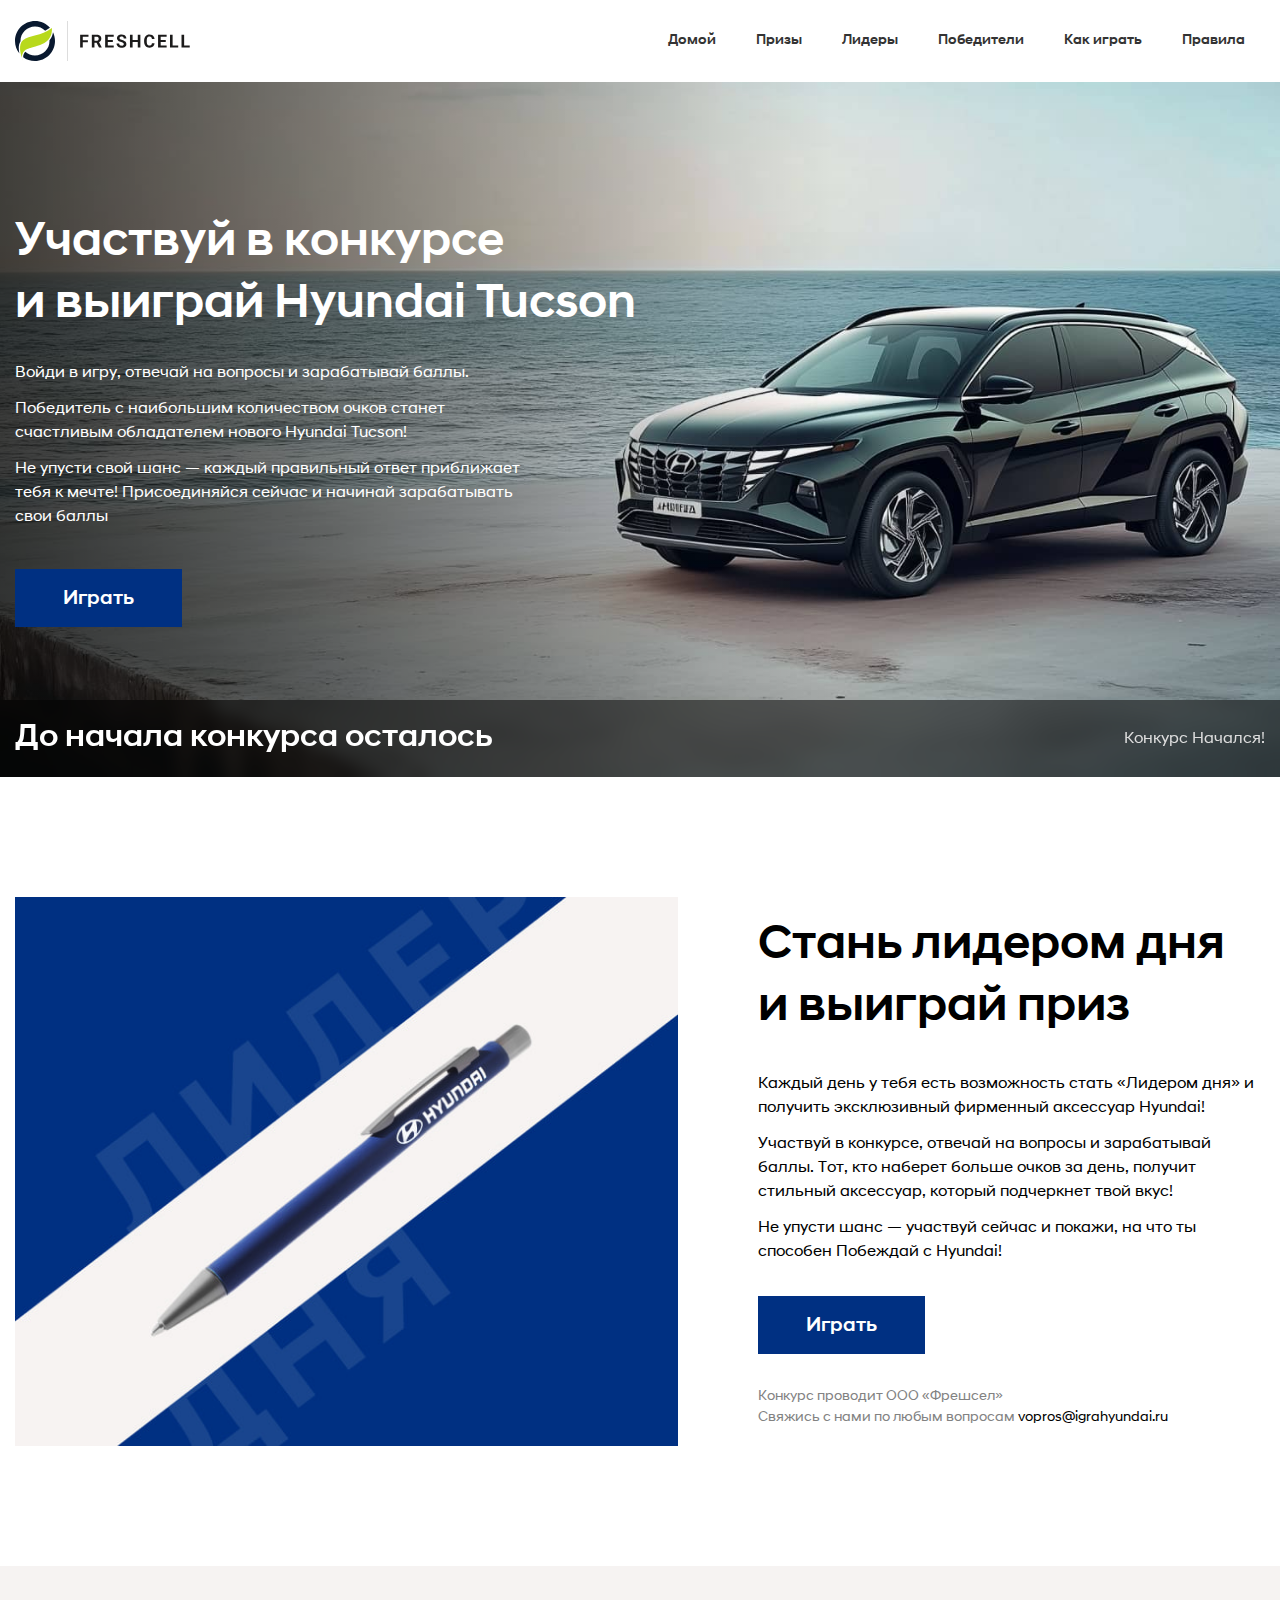
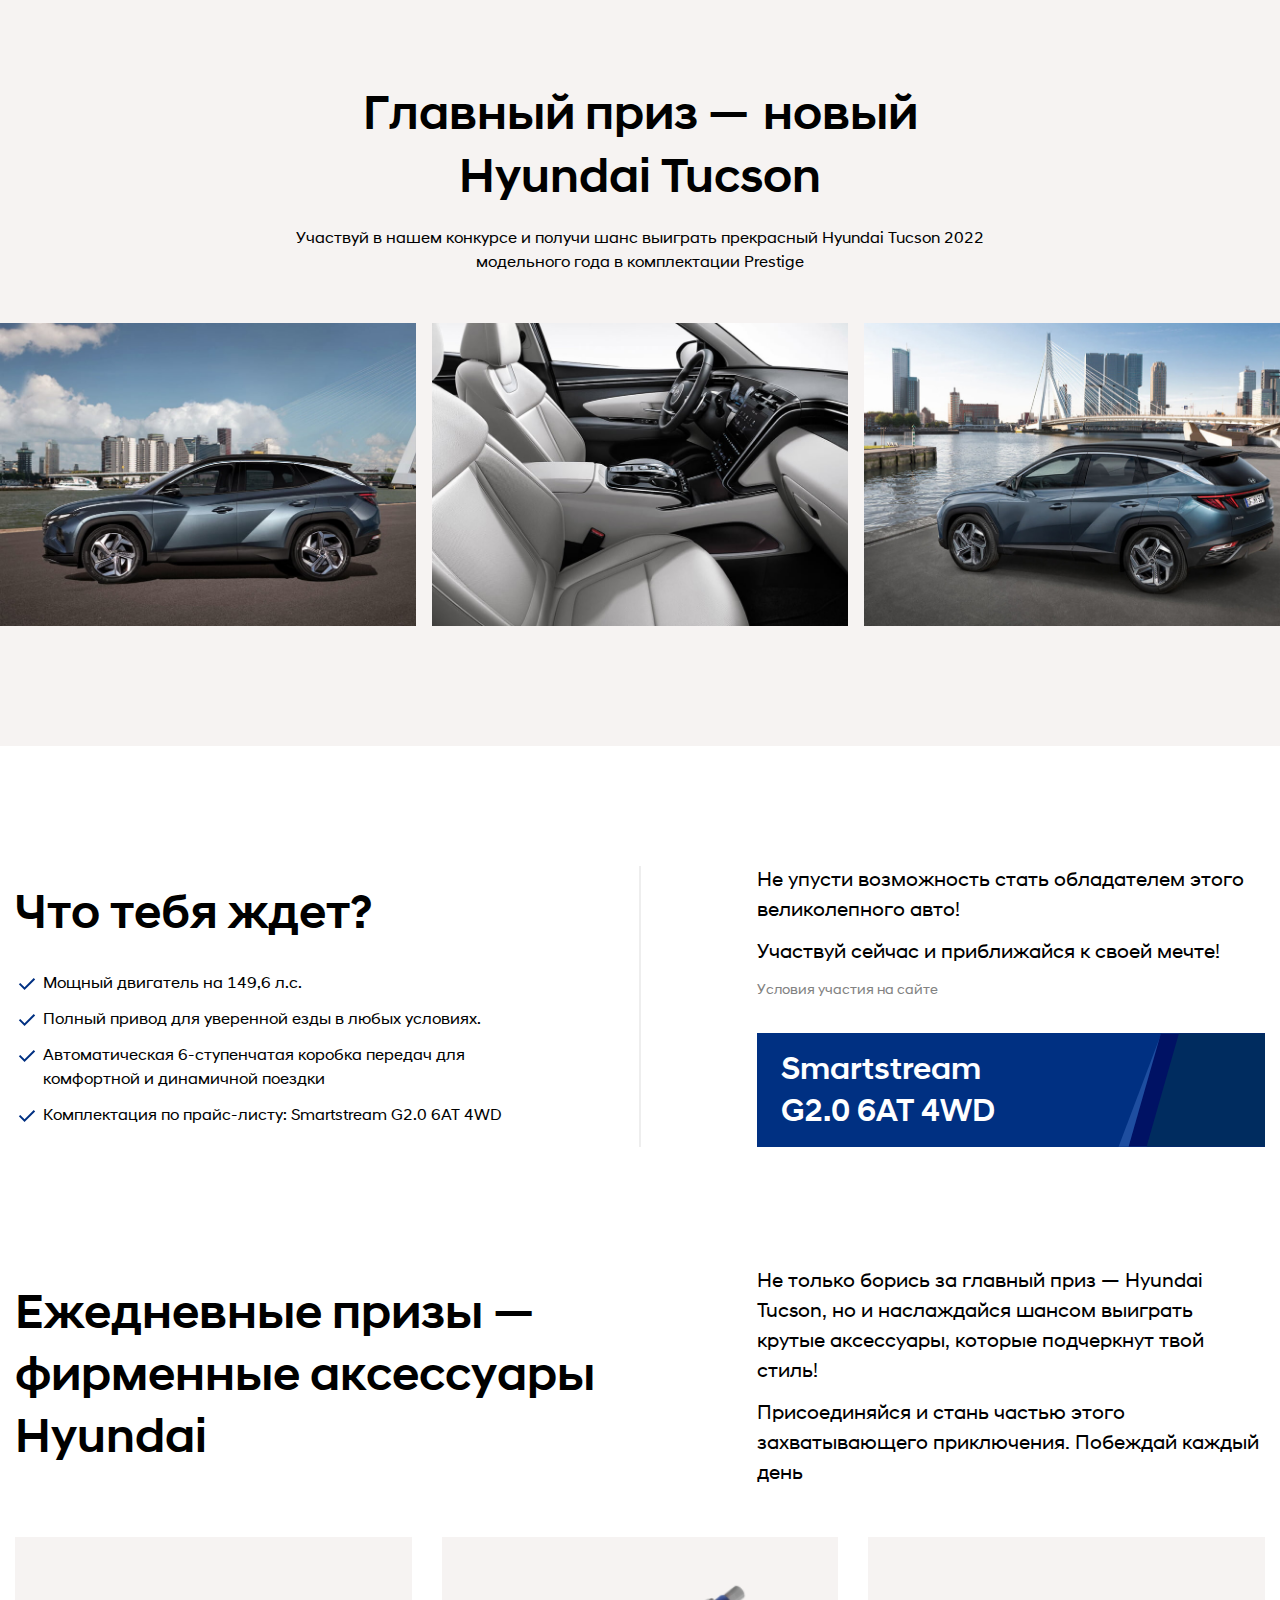
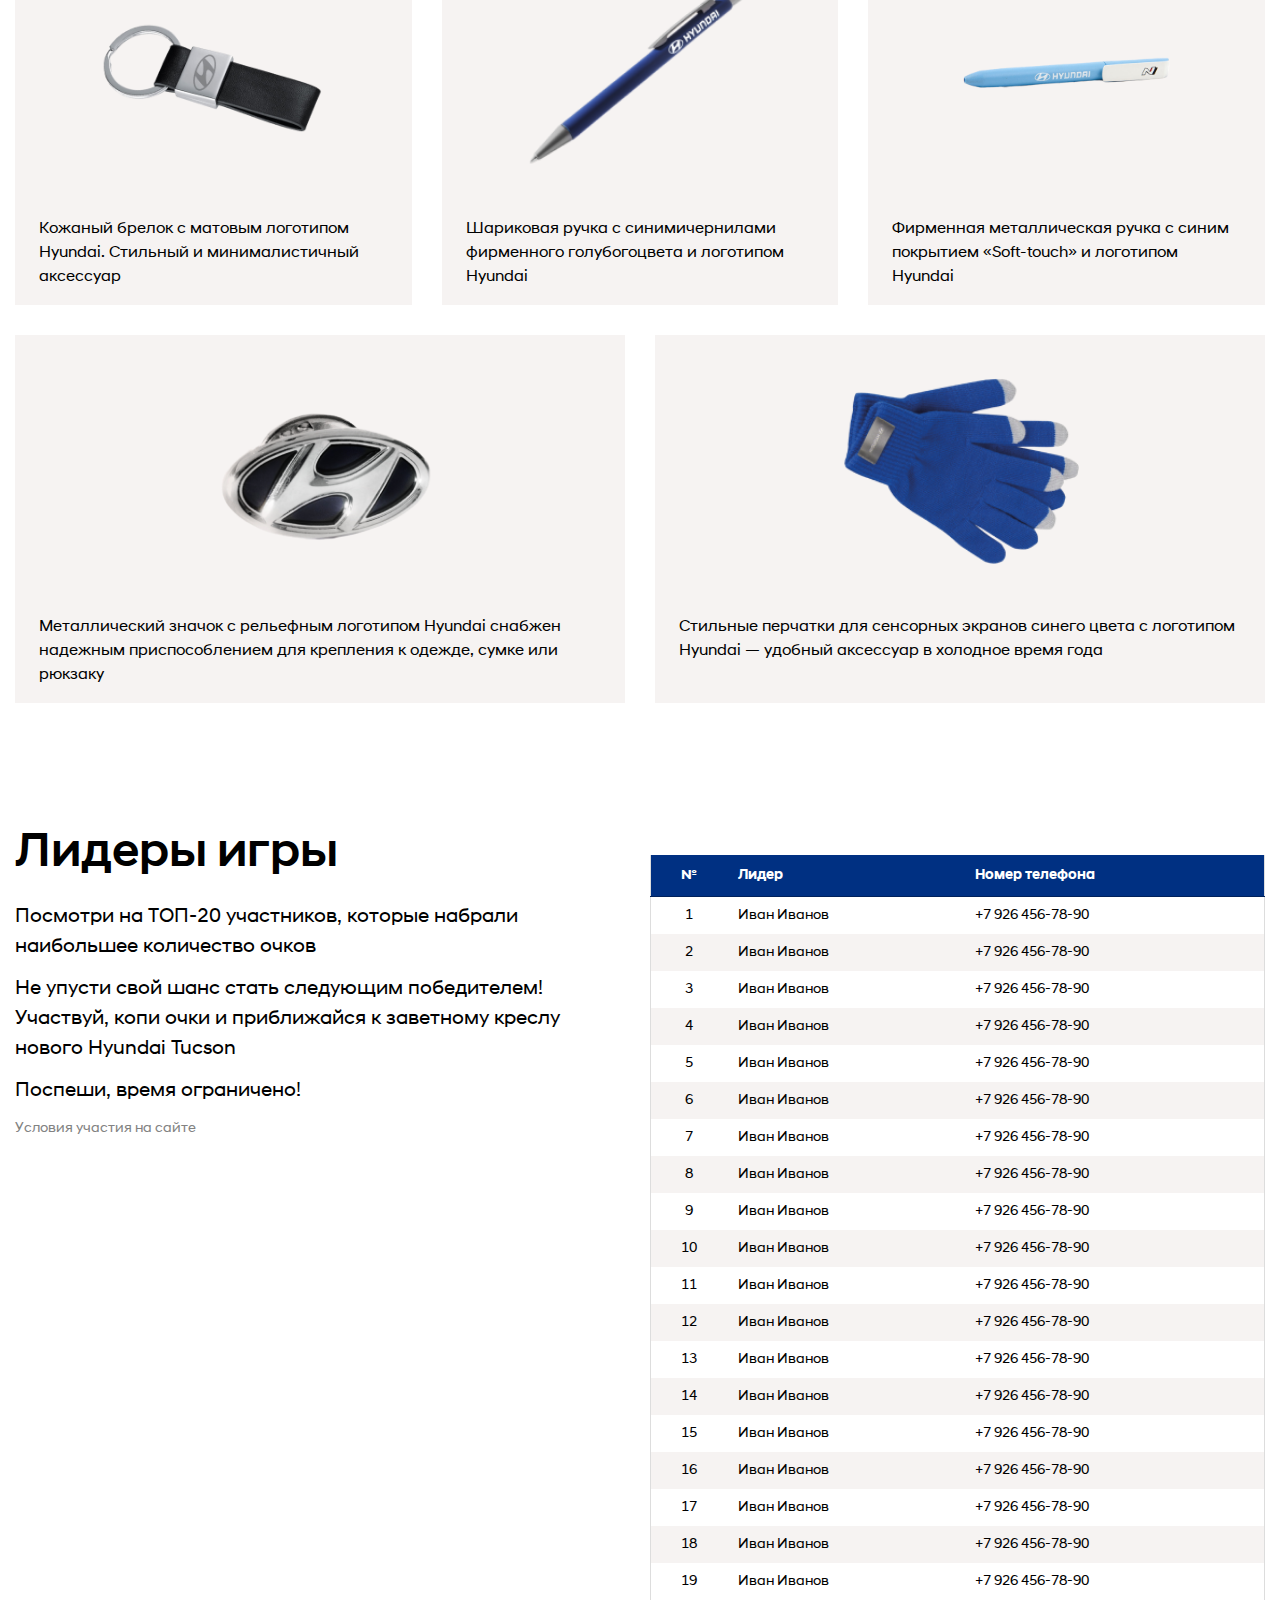
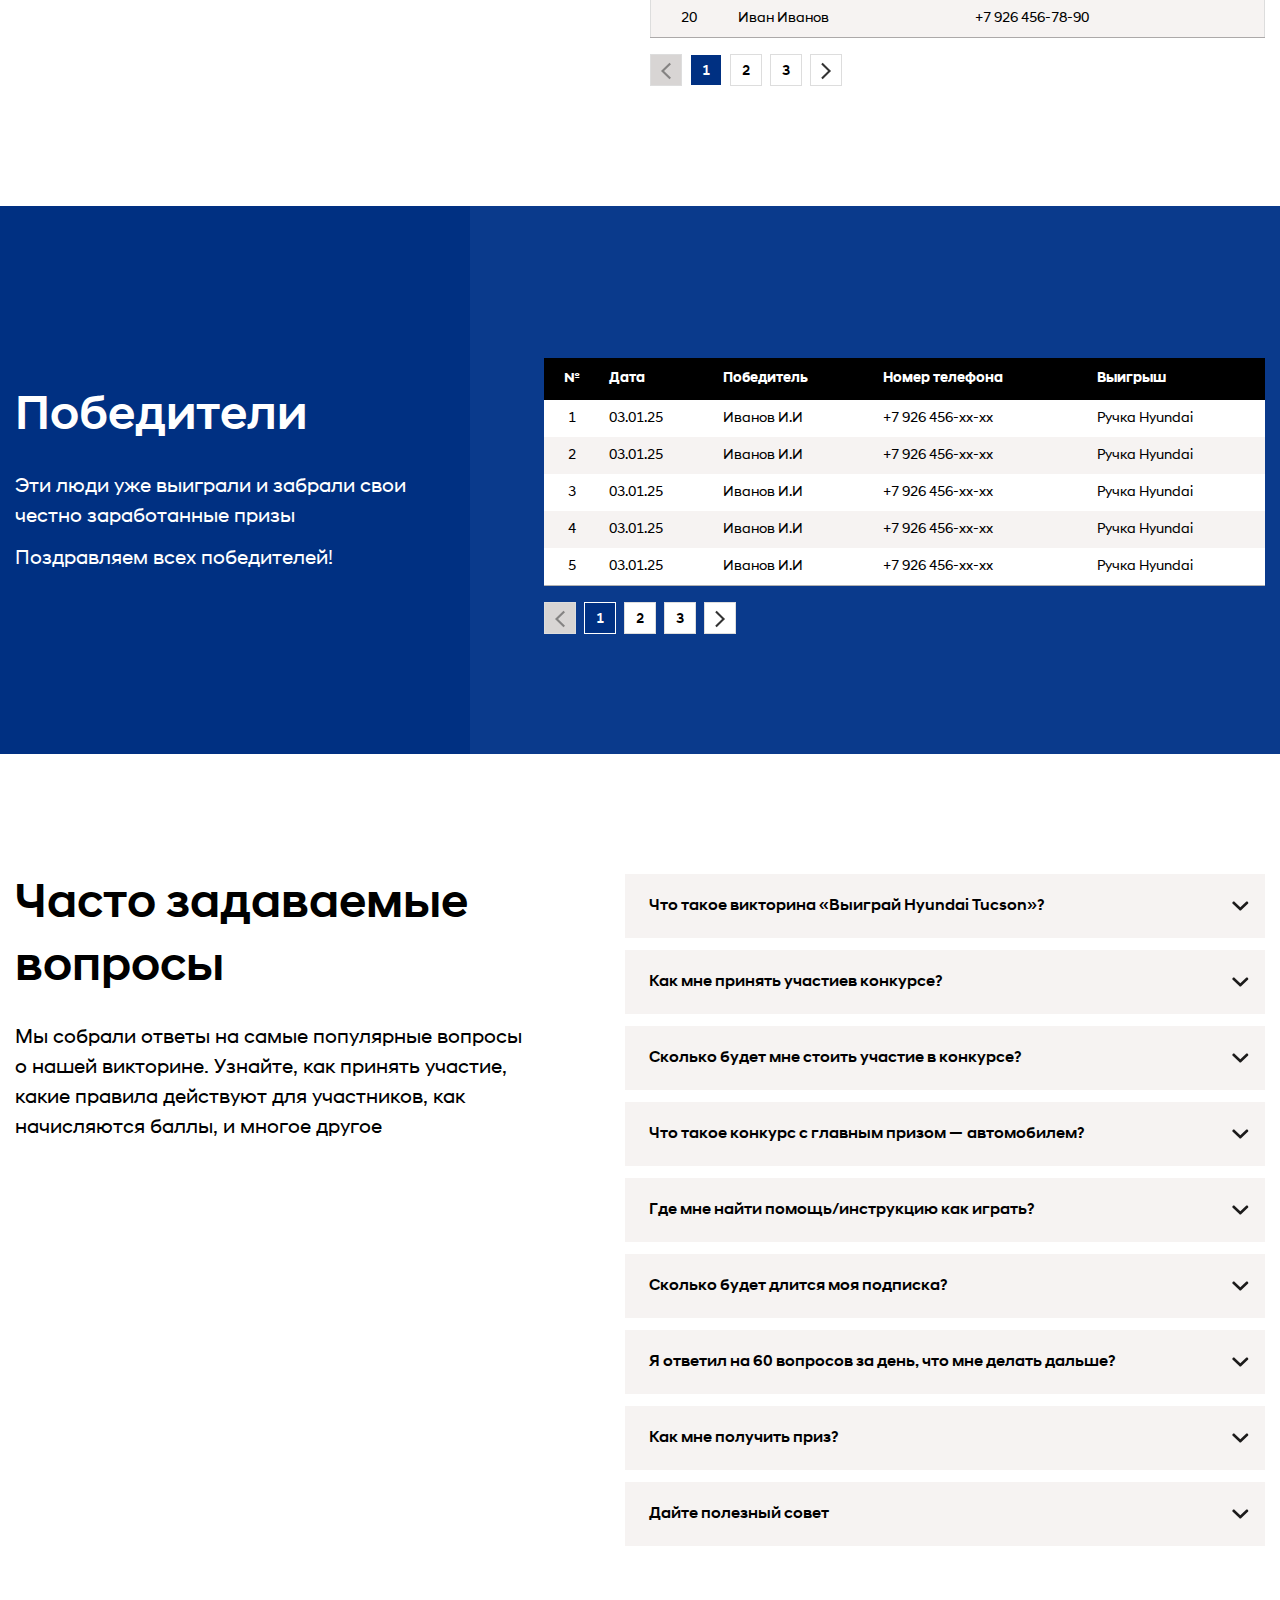
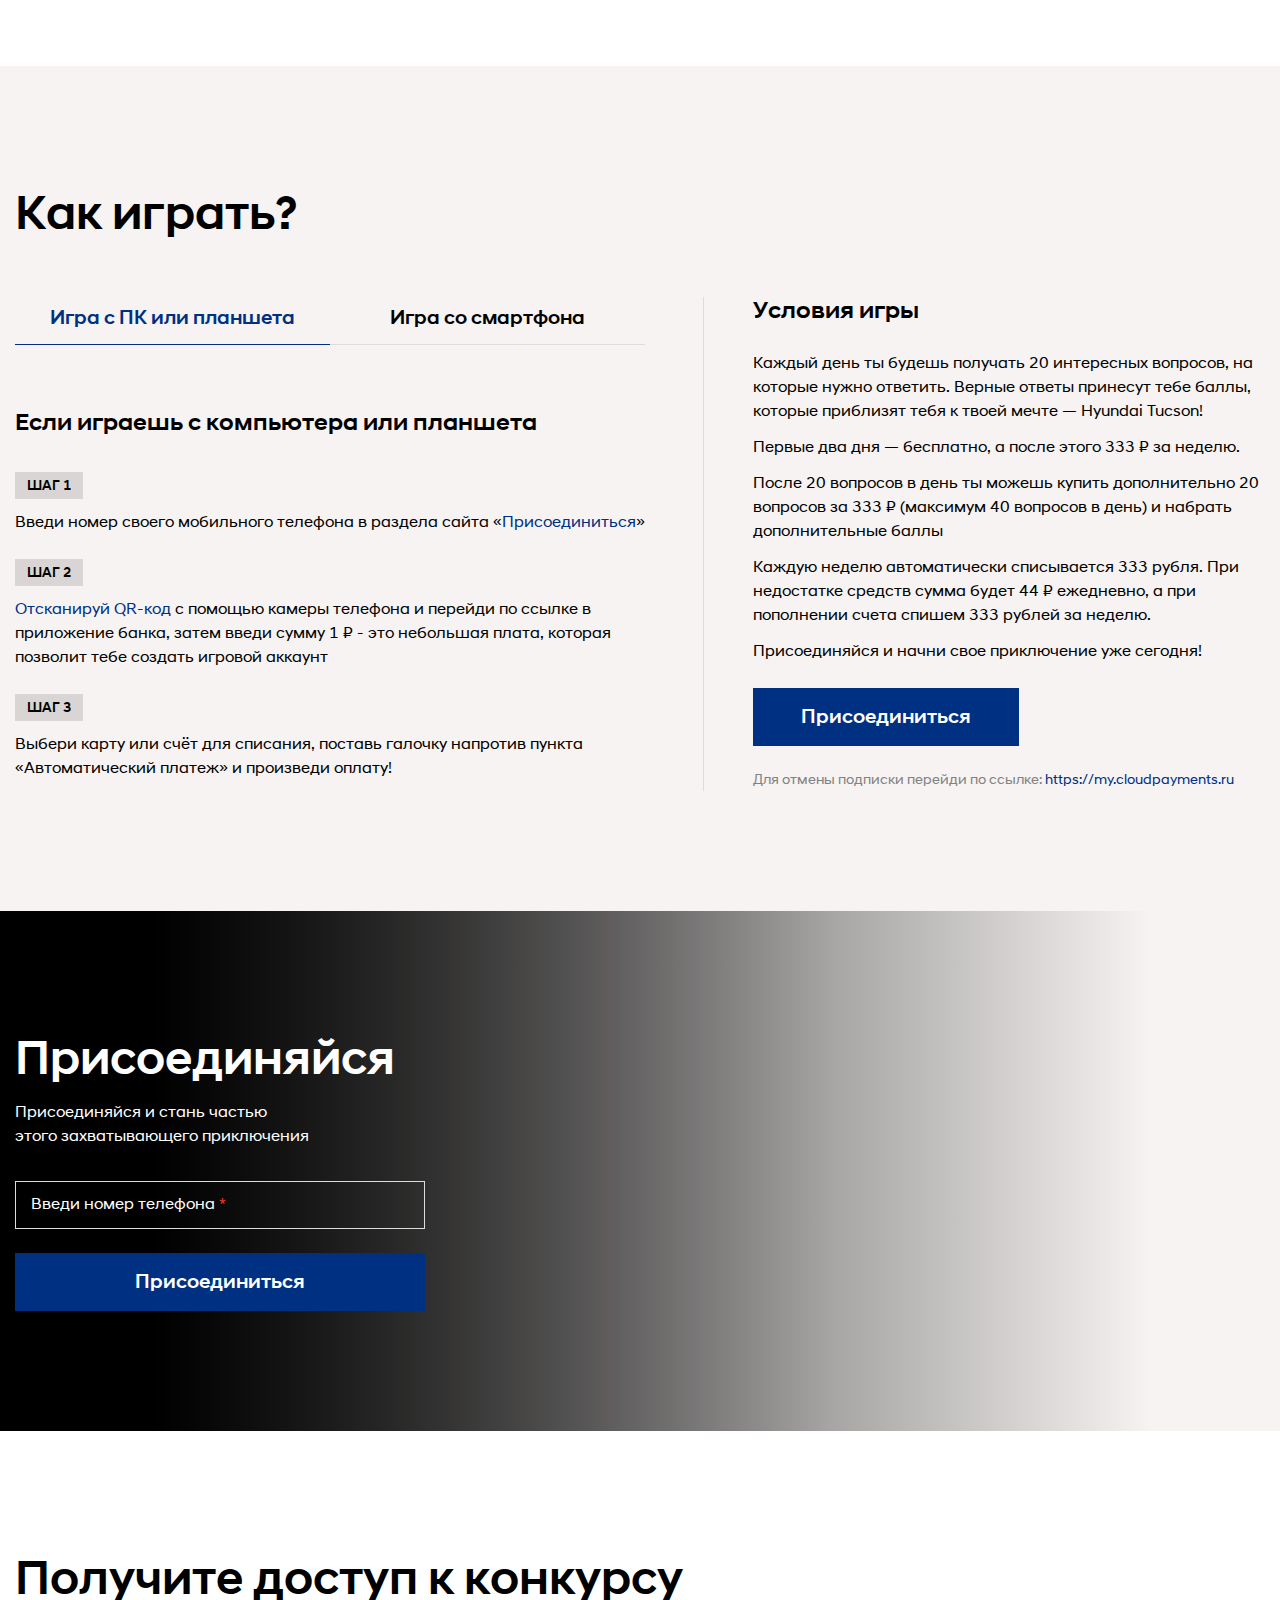
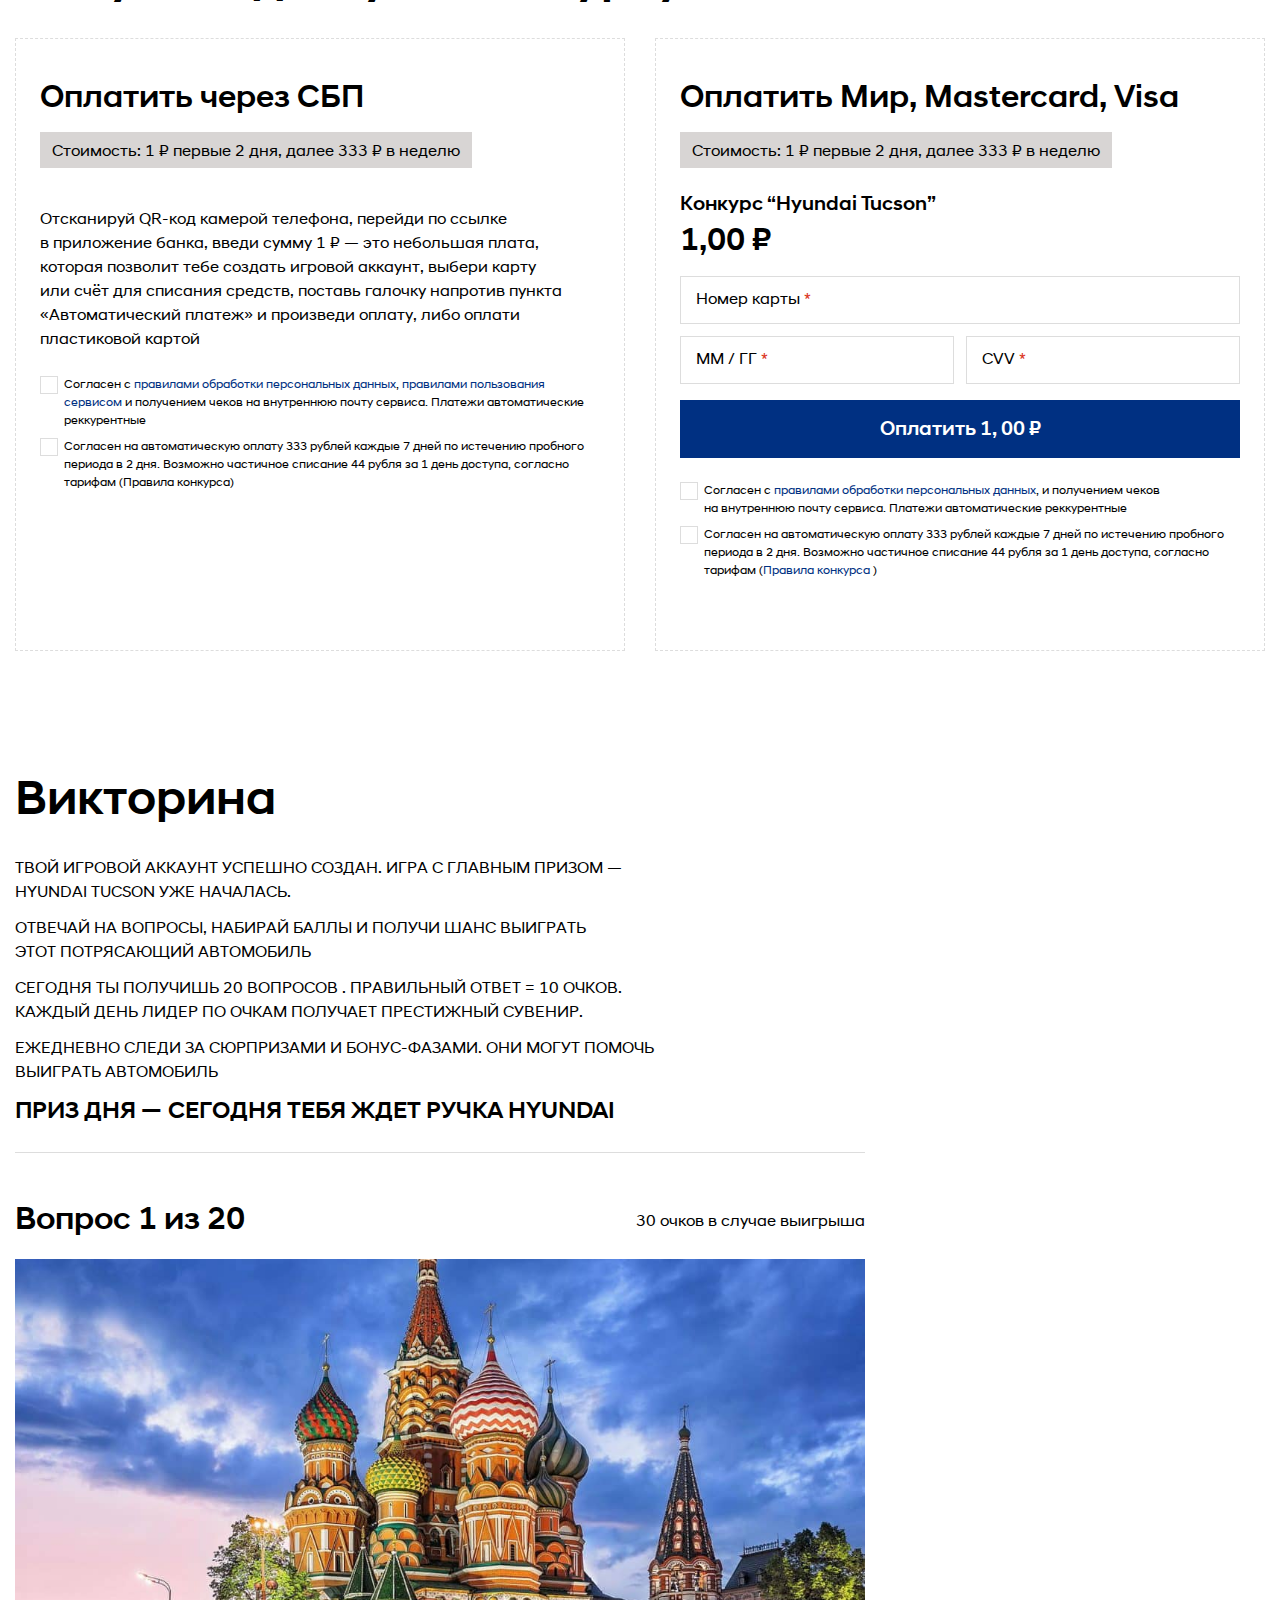
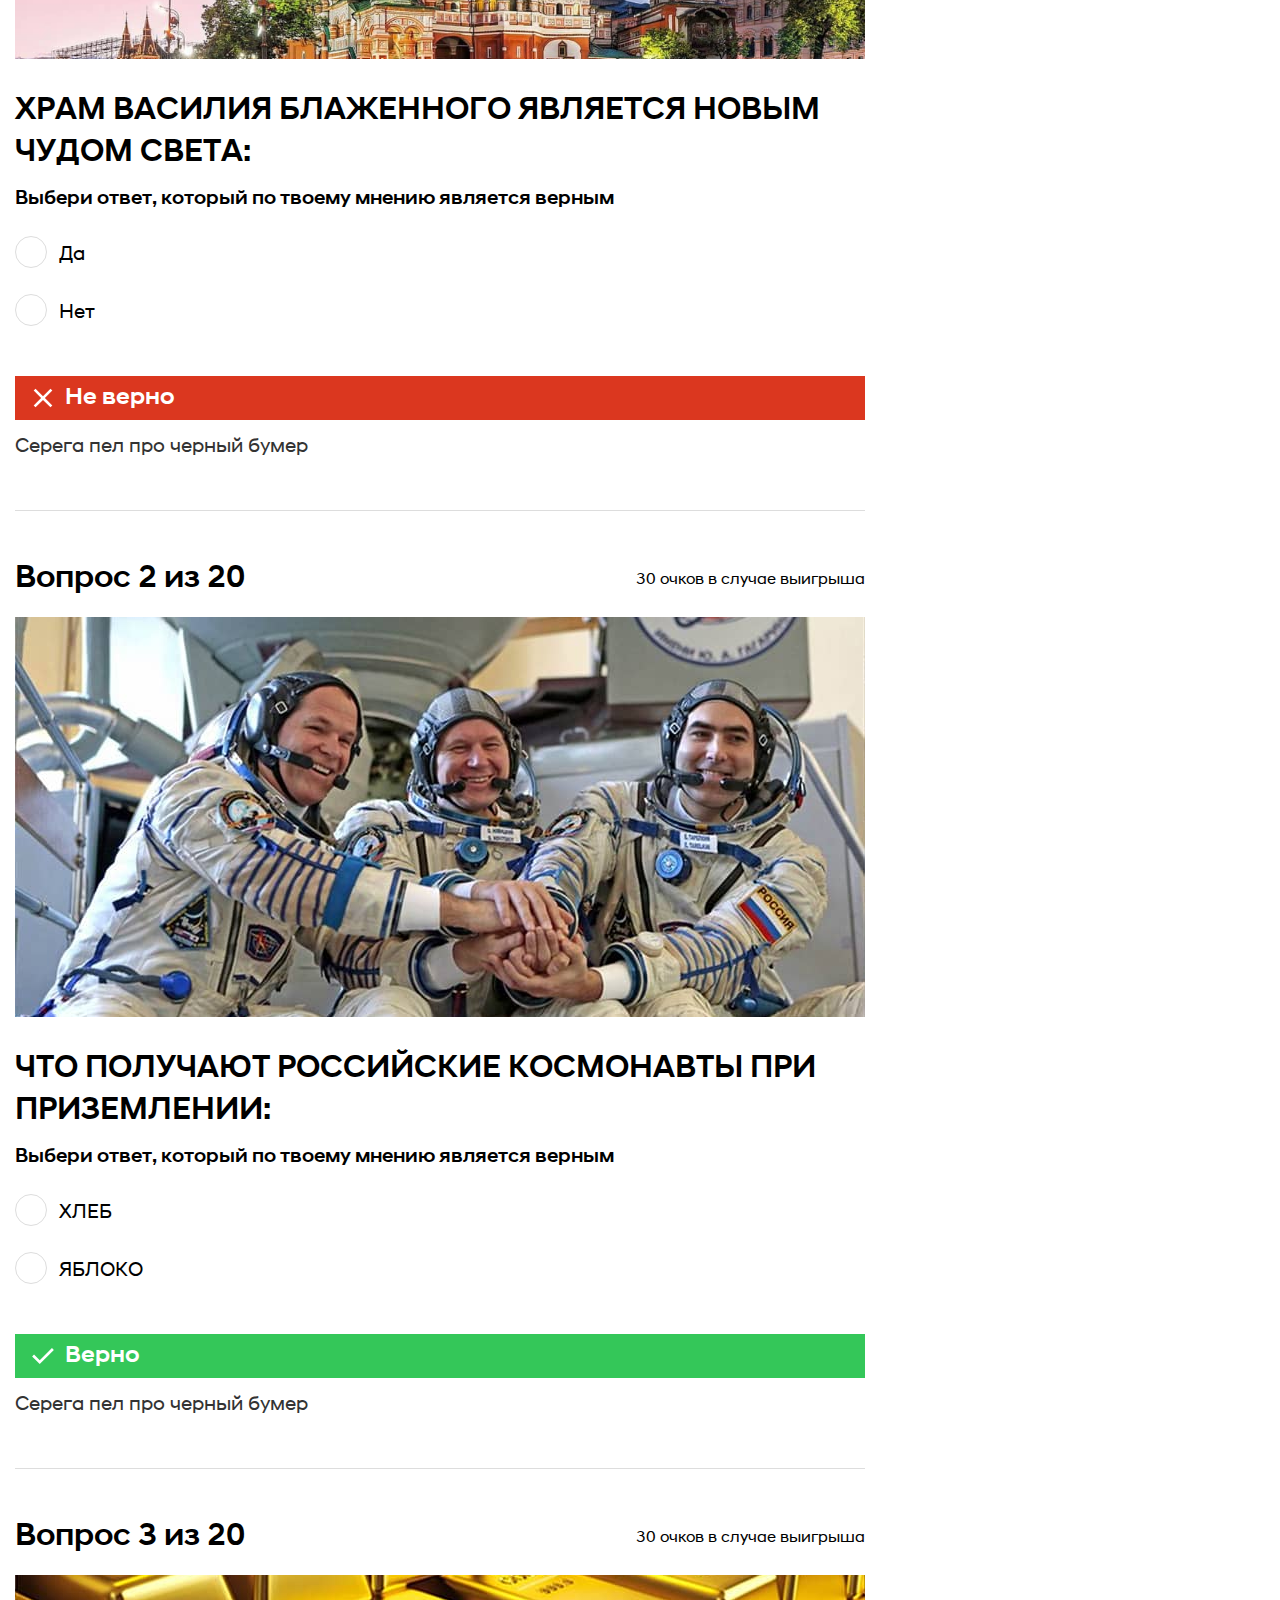
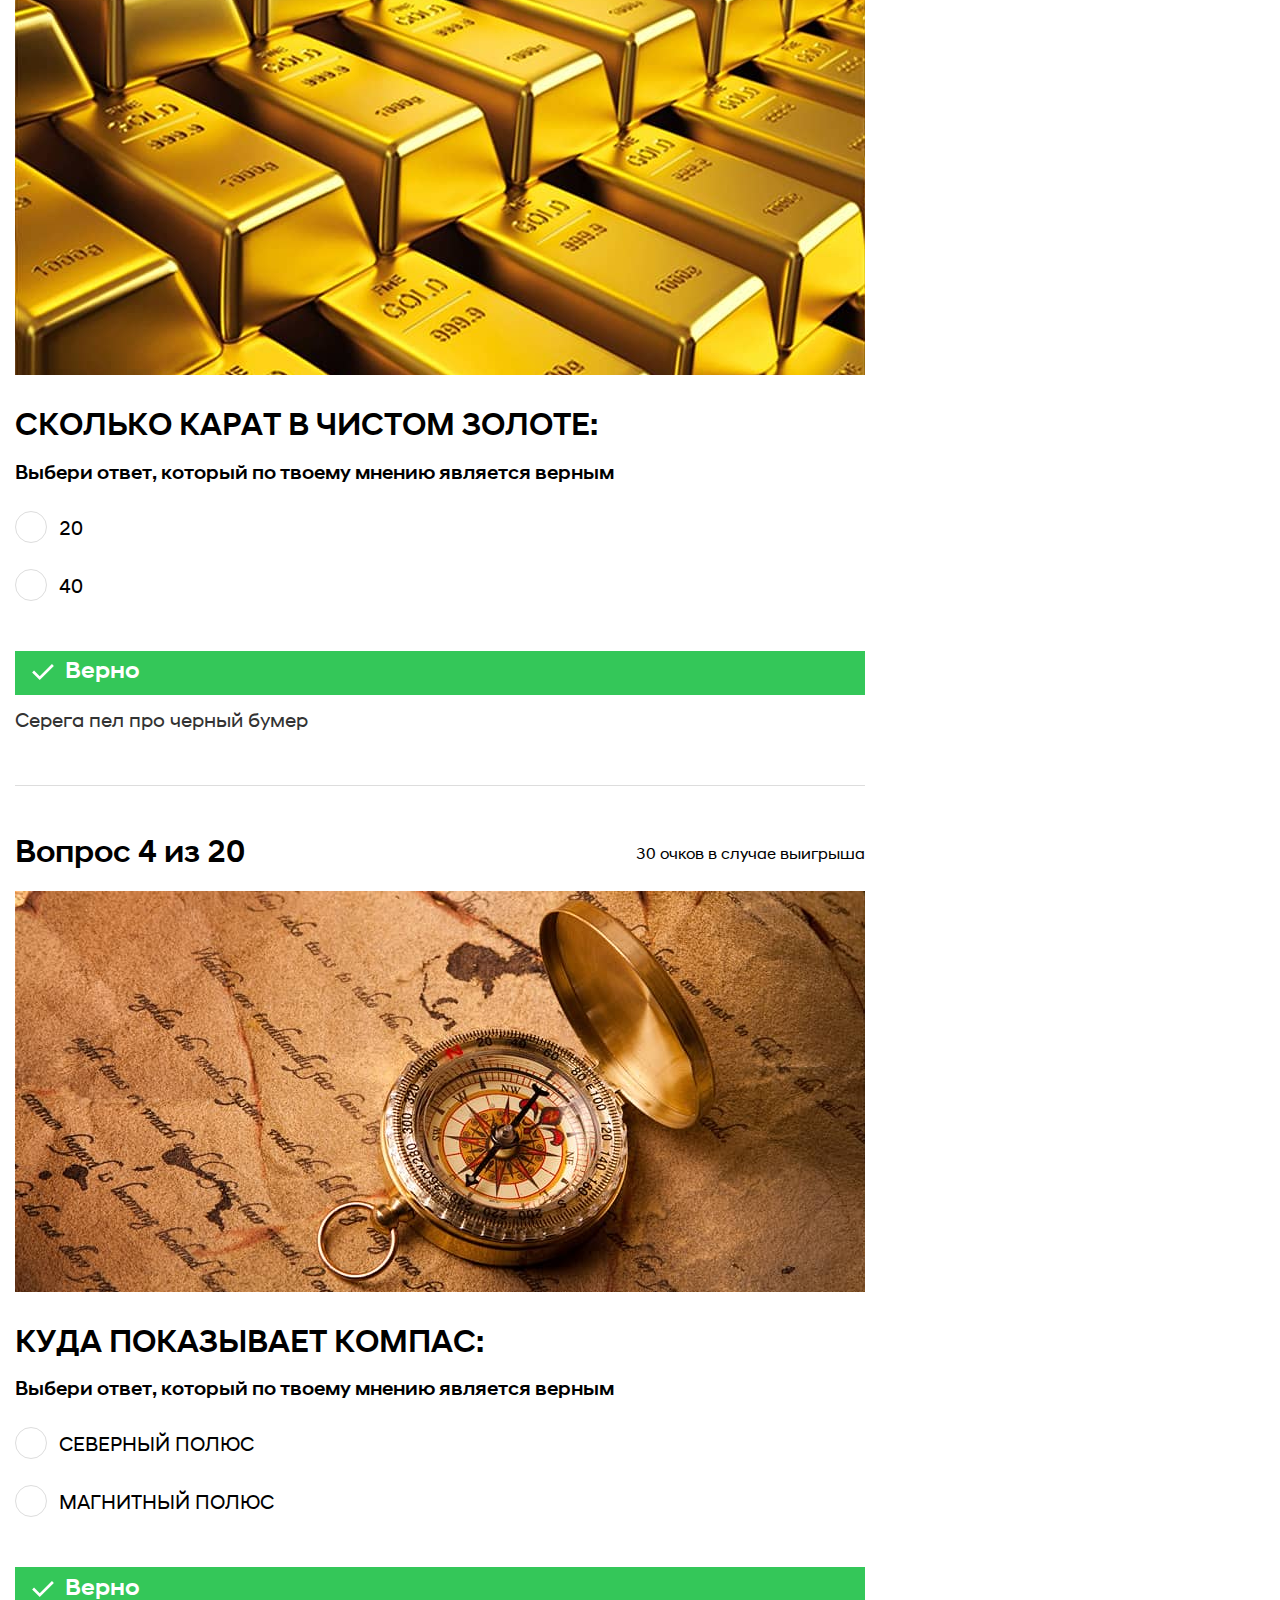
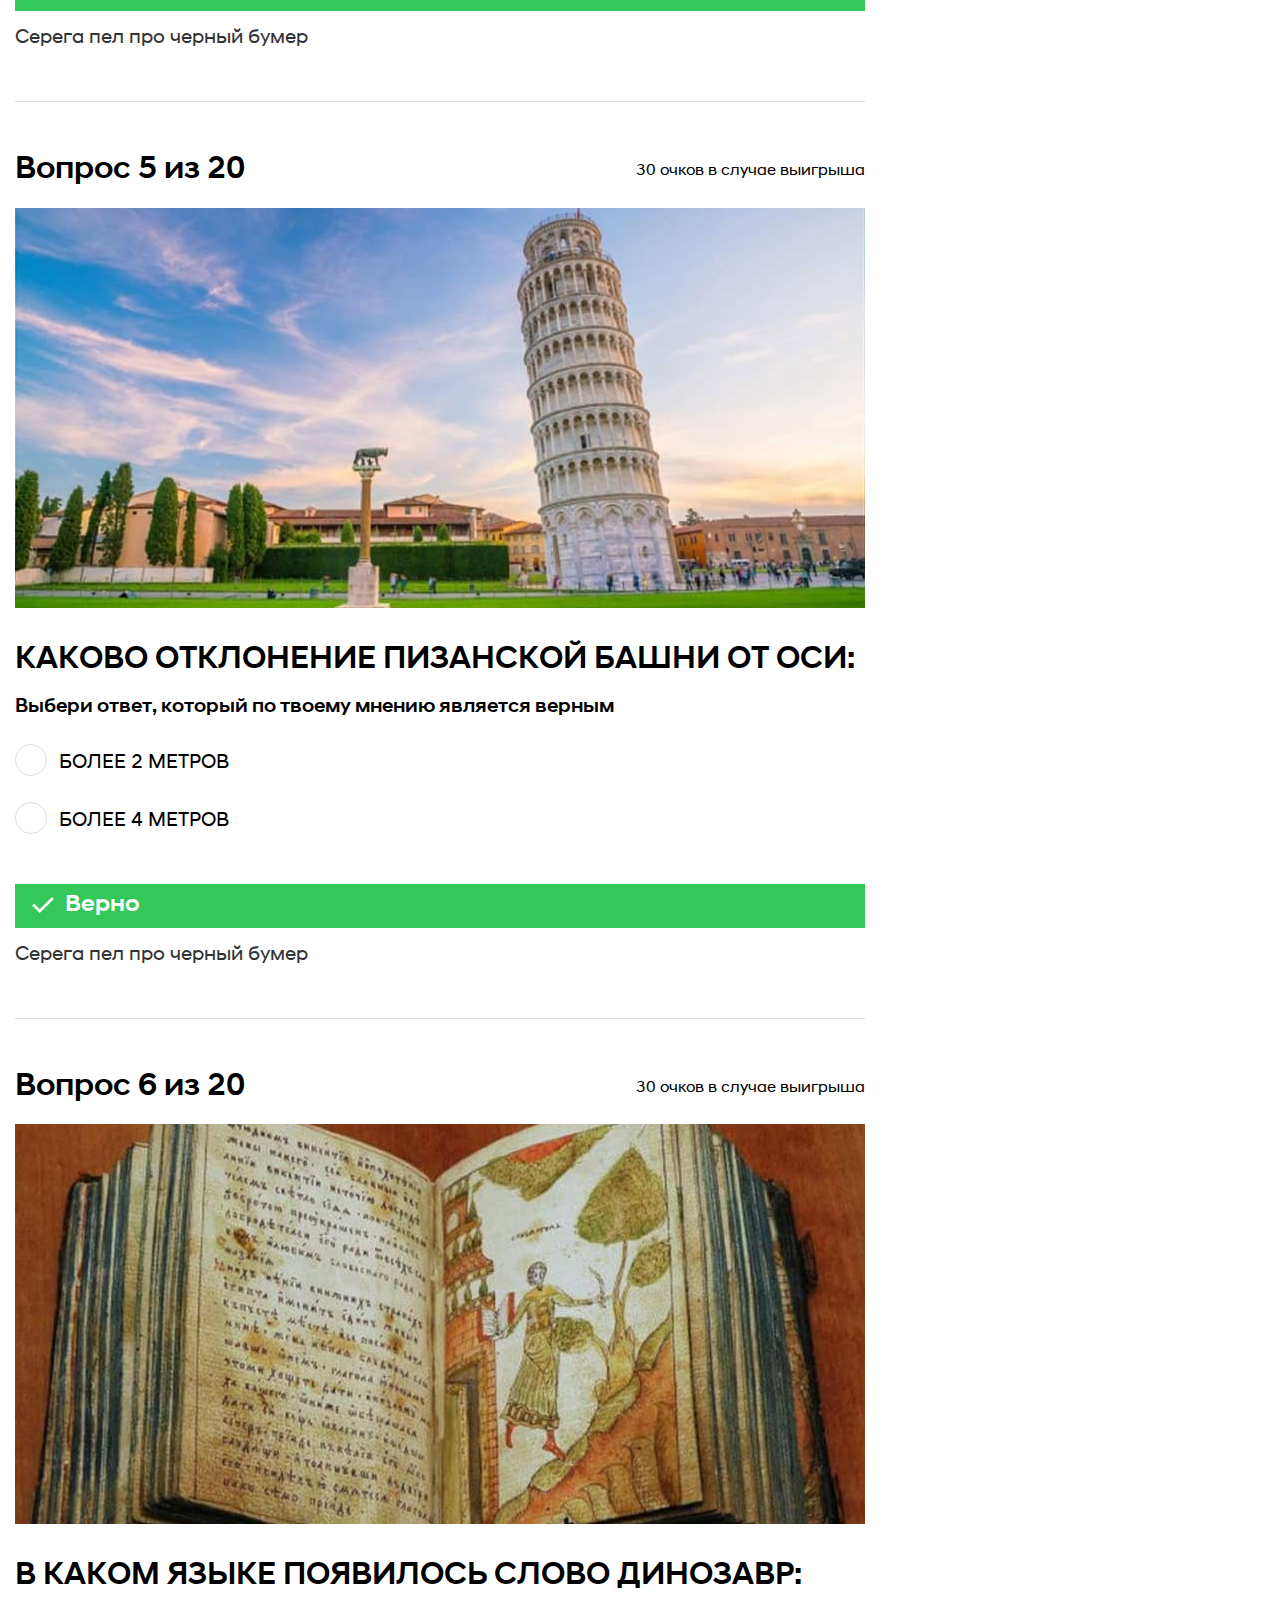
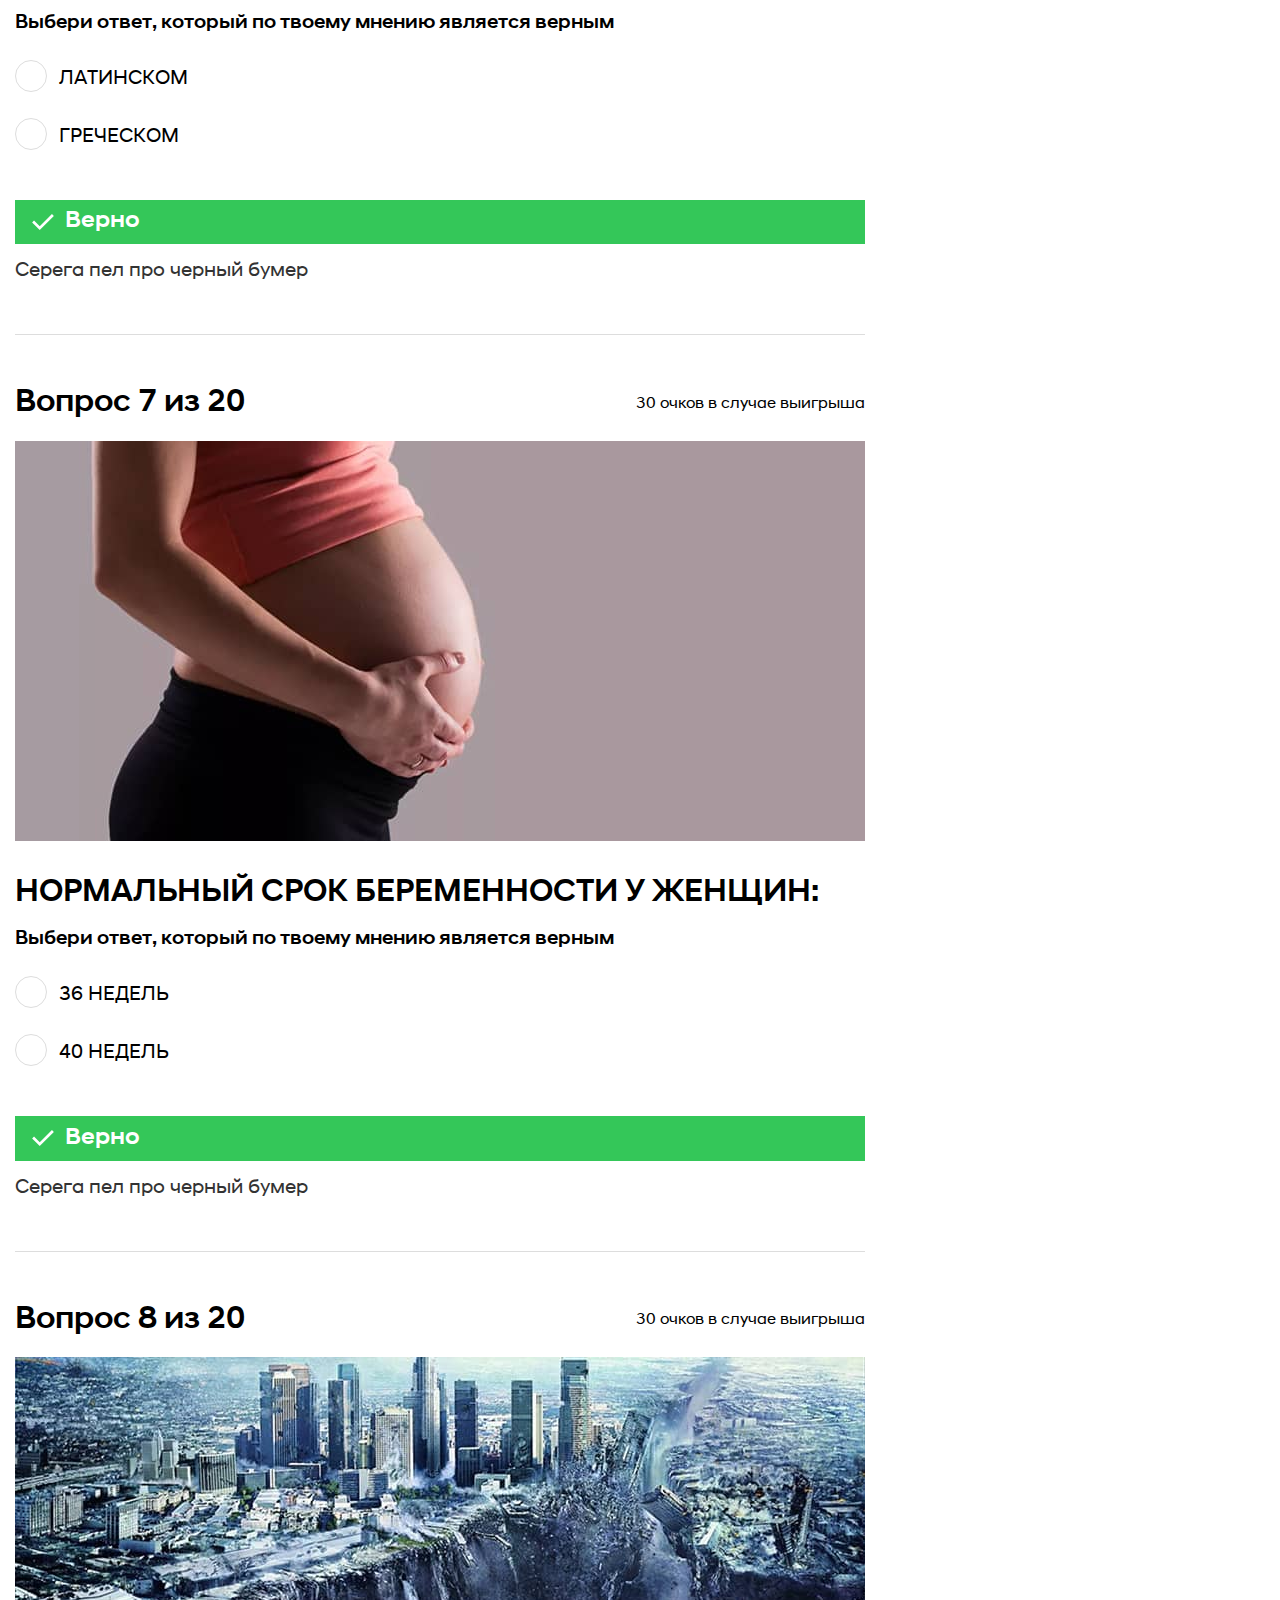
==== commit e286e252: "quiz all done" ====
--- a/index.html
+++ b/index.html
@@ -998,7 +998,8 @@
                         Отвечай на вопросы, набирай баллы и получи шанс выиграть этот потрясающий автомобиль
                     </p>
                     <p>
-                        Cегодня ты получишь 20 вопросов . Правильный ответ = 10 очков. Каждый день лидер по очкам получает
+                        Cегодня ты получишь 20 вопросов . Правильный ответ = 10 очков. Каждый день лидер по очкам
+                        получает
                         престижный сувенир.
                     </p>
                     <p>
@@ -1013,8 +1014,472 @@
                         <h3>Вопрос 1 из 20</h3>
                         <p>30 очков в случае выигрыша</p>
                     </div>
-                    <img src="img/q-1.jpg" alt="i">
-                    <h3>Певец Серега спел про «Черный»…</h3>
+
+                    <img class="quiz__img" src="img/quiz/q-1.jpg" alt="i">
+
+                    <div class="quiz-title">
+                        <h3>ХРАМ ВАСИЛИЯ БЛАЖЕННОГО ЯВЛЯЕТСЯ НОВЫМ ЧУДОМ СВЕТА: </h3>
+                        <h5>Выбери ответ, который по твоему мнению является верным</h5>
+
+                        <div class="quiz-boxes">
+                            <div class="inp-radio">
+                                <input type="radio" name="q1">
+                                <label>Да</label>
+                            </div>
+                            <div class="inp-radio">
+                                <input type="radio" name="q1">
+                                <label>Нет</label>
+                            </div>
+                        </div>
+                    </div>
+                    <h4 class="false">Не верно</h4>
+                    <p class="answer">Серега пел про черный бумер</p>
+                </div>
+
+                <div class="quiz-item">
+                    <div class="quiz-head fx-ac fx-jb">
+                        <h3>Вопрос 2 из 20</h3>
+                        <p>30 очков в случае выигрыша</p>
+                    </div>
+
+                    <img class="quiz__img" src="img/quiz/q-2.jpg" alt="i">
+
+                    <div class="quiz-title">
+                        <h3>ЧТО ПОЛУЧАЮТ РОССИЙСКИЕ КОСМОНАВТЫ ПРИ ПРИЗЕМЛЕНИИ:</h3>
+                        <h5>Выбери ответ, который по твоему мнению является верным</h5>
+
+                        <div class="quiz-boxes">
+                            <div class="inp-radio">
+                                <input type="radio" name="q2">
+                                <label>ХЛЕБ</label>
+                            </div>
+                            <div class="inp-radio">
+                                <input type="radio" name="q2">
+                                <label>ЯБЛОКО</label>
+                            </div>
+                        </div>
+                    </div>
+                    <h4 class="true">Верно</h4>
+                    <p class="answer">Серега пел про черный бумер</p>
+                </div>
+
+                <div class="quiz-item">
+                    <div class="quiz-head fx-ac fx-jb">
+                        <h3>Вопрос 3 из 20</h3>
+                        <p>30 очков в случае выигрыша</p>
+                    </div>
+
+                    <img class="quiz__img" src="img/quiz/q-3.jpg" alt="i">
+
+                    <div class="quiz-title">
+                        <h3>СКОЛЬКО КАРАТ В ЧИСТОМ ЗОЛОТЕ:</h3>
+                        <h5>Выбери ответ, который по твоему мнению является верным</h5>
+
+                        <div class="quiz-boxes">
+                            <div class="inp-radio">
+                                <input type="radio" name="q3">
+                                <label>20</label>
+                            </div>
+                            <div class="inp-radio">
+                                <input type="radio" name="q3">
+                                <label>40</label>
+                            </div>
+                        </div>
+                    </div>
+                    <h4 class="true">Верно</h4>
+                    <p class="answer">Серега пел про черный бумер</p>
+                </div>
+
+                <div class="quiz-item">
+                    <div class="quiz-head fx-ac fx-jb">
+                        <h3>Вопрос 4 из 20</h3>
+                        <p>30 очков в случае выигрыша</p>
+                    </div>
+                    <img src="img/quiz/q-4.jpg" alt="i" class="quiz__img">
+                    <div class="quiz-title">
+                        <h3>КУДА ПОКАЗЫВАЕТ КОМПАС:</h3>
+                        <h5>Выбери ответ, который по твоему мнению является верным</h5>
+                        <div class="quiz-boxes">
+                            <div class="inp-radio">
+                                <input type="radio" name="q4">
+                                <label>СЕВЕРНЫЙ ПОЛЮС</label>
+                            </div>
+                            <div class="inp-radio">
+                                <input type="radio" name="q4">
+                                <label>МАГНИТНЫЙ ПОЛЮС</label>
+                            </div>
+                        </div>
+                    </div>
+                    <h4 class="true">Верно</h4>
+                    <p class="answer">Серега пел про черный бумер</p>
+                </div>
+                <div class="quiz-item">
+                    <div class="quiz-head fx-ac fx-jb">
+                        <h3>Вопрос 5 из 20</h3>
+                        <p>30 очков в случае выигрыша</p>
+                    </div>
+                    <img src="img/quiz/q-5.jpg" alt="i" class="quiz__img">
+                    <div class="quiz-title">
+                        <h3>КАКОВО ОТКЛОНЕНИЕ ПИЗАНСКОЙ БАШНИ ОТ ОСИ:</h3>
+                        <h5>Выбери ответ, который по твоему мнению является верным</h5>
+                        <div class="quiz-boxes">
+                            <div class="inp-radio">
+                                <input type="radio" name="q5">
+                                <label>БОЛЕЕ 2 МЕТРОВ</label>
+                            </div>
+                            <div class="inp-radio">
+                                <input type="radio" name="q5">
+                                <label>БОЛЕЕ 4 МЕТРОВ</label>
+                            </div>
+                        </div>
+                    </div>
+                    <h4 class="true">Верно</h4>
+                    <p class="answer">Серега пел про черный бумер</p>
+                </div>
+                <div class="quiz-item">
+                    <div class="quiz-head fx-ac fx-jb">
+                        <h3>Вопрос 6 из 20</h3>
+                        <p>30 очков в случае выигрыша</p>
+                    </div>
+                    <img src="img/quiz/q-6.jpg" alt="i" class="quiz__img">
+                    <div class="quiz-title">
+                        <h3>В КАКОМ ЯЗЫКЕ ПОЯВИЛОСЬ СЛОВО ДИНОЗАВР:</h3>
+                        <h5>Выбери ответ, который по твоему мнению является верным</h5>
+                        <div class="quiz-boxes">
+                            <div class="inp-radio">
+                                <input type="radio" name="q6">
+                                <label>ЛАТИНСКОМ</label>
+                            </div>
+                            <div class="inp-radio">
+                                <input type="radio" name="q6">
+                                <label>ГРЕЧЕСКОМ</label>
+                            </div>
+                        </div>
+                    </div>
+                    <h4 class="true">Верно</h4>
+                    <p class="answer">Серега пел про черный бумер</p>
+                </div>
+                <div class="quiz-item">
+                    <div class="quiz-head fx-ac fx-jb">
+                        <h3>Вопрос 7 из 20</h3>
+                        <p>30 очков в случае выигрыша</p>
+                    </div>
+                    <img src="img/quiz/q-7.jpg" alt="i" class="quiz__img">
+                    <div class="quiz-title">
+                        <h3>НОРМАЛЬНЫЙ СРОК БЕРЕМЕННОСТИ У ЖЕНЩИН:</h3>
+                        <h5>Выбери ответ, который по твоему мнению является верным</h5>
+                        <div class="quiz-boxes">
+                            <div class="inp-radio">
+                                <input type="radio" name="q7">
+                                <label>36 НЕДЕЛЬ</label>
+                            </div>
+                            <div class="inp-radio">
+                                <input type="radio" name="q7">
+                                <label>40 НЕДЕЛЬ</label>
+                            </div>
+                        </div>
+                    </div>
+                    <h4 class="true">Верно</h4>
+                    <p class="answer">Серега пел про черный бумер</p>
+                </div>
+                <div class="quiz-item">
+                    <div class="quiz-head fx-ac fx-jb">
+                        <h3>Вопрос 8 из 20</h3>
+                        <p>30 очков в случае выигрыша</p>
+                    </div>
+                    <img src="img/quiz/q-8.jpg" alt="i" class="quiz__img">
+                    <div class="quiz-title">
+                        <h3>ПЕРВЫЙ СОВЕТСКИЙ ФИЛЬМ-КАТАСТРОФА:</h3>
+                        <h5>Выбери ответ, который по твоему мнению является верным</h5>
+                        <div class="quiz-boxes">
+                            <div class="inp-radio">
+                                <input type="radio" name="q8">
+                                <label>НАУТИЛУС</label>
+                            </div>
+                            <div class="inp-radio">
+                                <input type="radio" name="q8">
+                                <label>ЭКИПАЖ</label>
+                            </div>
+                        </div>
+                    </div>
+                    <h4 class="true">Верно</h4>
+                    <p class="answer">Серега пел про черный бумер</p>
+                </div>
+                <div class="quiz-item">
+                    <div class="quiz-head fx-ac fx-jb">
+                        <h3>Вопрос 9 из 20</h3>
+                        <p>30 очков в случае выигрыша</p>
+                    </div>
+                    <img src="img/quiz/q-9.jpg" alt="i" class="quiz__img">
+                    <div class="quiz-title">
+                        <h3>НА КАКОЙ АВТОМОБИЛЬ ВПЕРВЫЕ УСТАНОВИЛИ ШИНЫ:</h3>
+                        <h5>Выбери ответ, который по твоему мнению является верным</h5>
+                        <div class="quiz-boxes">
+                            <div class="inp-radio">
+                                <input type="radio" name="q9">
+                                <label>PEUGEOT</label>
+                            </div>
+                            <div class="inp-radio">
+                                <input type="radio" name="q9">
+                                <label>FORD</label>
+                            </div>
+                        </div>
+                    </div>
+                    <h4 class="true">Верно</h4>
+                    <p class="answer">Серега пел про черный бумер</p>
+                </div>
+                <div class="quiz-item">
+                    <div class="quiz-head fx-ac fx-jb">
+                        <h3>Вопрос 10 из 20</h3>
+                        <p>30 очков в случае выигрыша</p>
+                    </div>
+                    <img src="img/quiz/q-10.jpg" alt="i" class="quiz__img">
+                    <div class="quiz-title">
+                        <h3>ЮЖНЫЙ ПОЛЮС ЭТО:</h3>
+                        <h5>Выбери ответ, который по твоему мнению является верным</h5>
+                        <div class="quiz-boxes">
+                            <div class="inp-radio">
+                                <input type="radio" name="q10">
+                                <label>АРКТИКА</label>
+                            </div>
+                            <div class="inp-radio">
+                                <input type="radio" name="q10">
+                                <label>АНТАРКТИКА</label>
+                            </div>
+                        </div>
+                    </div>
+                    <h4 class="true">Верно</h4>
+                    <p class="answer">Серега пел про черный бумер</p>
+                </div>
+                <div class="quiz-item">
+                    <div class="quiz-head fx-ac fx-jb">
+                        <h3>Вопрос 11 из 20</h3>
+                        <p>30 очков в случае выигрыша</p>
+                    </div>
+                    <img src="img/quiz/q-11.jpg" alt="i" class="quiz__img">
+                    <div class="quiz-title">
+                        <h3>КТО ПРИНЕС В ИСПАНИЮ ТАНЕЦ ФЛАМЕНКО:</h3>
+                        <h5>Выбери ответ, который по твоему мнению является верным</h5>
+                        <div class="quiz-boxes">
+                            <div class="inp-radio">
+                                <input type="radio" name="q11">
+                                <label>АРАБЫ</label>
+                            </div>
+                            <div class="inp-radio">
+                                <input type="radio" name="q11">
+                                <label>ЦЫГАНЕ</label>
+                            </div>
+                        </div>
+                    </div>
+                    <h4 class="true">Верно</h4>
+                    <p class="answer">Серега пел про черный бумер</p>
+                </div>
+                <div class="quiz-item">
+                    <div class="quiz-head fx-ac fx-jb">
+                        <h3>Вопрос 12 из 20</h3>
+                        <p>30 очков в случае выигрыша</p>
+                    </div>
+                    <img src="img/quiz/q-12.jpg" alt="i" class="quiz__img">
+                    <div class="quiz-title">
+                        <h3>КОГО НАЗЫВАЛИ ВЕЛИКИЙ НЕМОЙ:</h3>
+                        <h5>Выбери ответ, который по твоему мнению является верным</h5>
+                        <div class="quiz-boxes">
+                            <div class="inp-radio">
+                                <input type="radio" name="q12">
+                                <label>КИНО</label>
+                            </div>
+                            <div class="inp-radio">
+                                <input type="radio" name="q12">
+                                <label>ЧАПЛИН</label>
+                            </div>
+                        </div>
+                    </div>
+                    <h4 class="true">Верно</h4>
+                    <p class="answer">Серега пел про черный бумер</p>
+                </div>
+                <div class="quiz-item">
+                    <div class="quiz-head fx-ac fx-jb">
+                        <h3>Вопрос 13 из 20</h3>
+                        <p>30 очков в случае выигрыша</p>
+                    </div>
+                    <img src="img/quiz/q-13.jpg" alt="i" class="quiz__img">
+                    <div class="quiz-title">
+                        <h3>КОГО ПОБЕДИЛ АЛЕКСАНДР НЕВСКИЙ НА ЧУДСКОМ ОЗЕРЕ:</h3>
+                        <h5>Выбери ответ, который по твоему мнению является верным</h5>
+                        <div class="quiz-boxes">
+                            <div class="inp-radio">
+                                <input type="radio" name="q13">
+                                <label>ЛИТОВЦЕВ</label>
+                            </div>
+                            <div class="inp-radio">
+                                <input type="radio" name="q13">
+                                <label>НЕМЦЕВ</label>
+                            </div>
+                        </div>
+                    </div>
+                    <h4 class="true">Верно</h4>
+                    <p class="answer">Серега пел про черный бумер</p>
+                </div>
+                <div class="quiz-item">
+                    <div class="quiz-head fx-ac fx-jb">
+                        <h3>Вопрос 14 из 20</h3>
+                        <p>30 очков в случае выигрыша</p>
+                    </div>
+                    <img src="img/quiz/q-14.jpg" alt="i" class="quiz__img">
+                    <div class="quiz-title">
+                        <h3>КАКОЙ АВТОМОБИЛЬ НАЗЫВАЮТ РУССКИЙ МЕРСЕДЕС</h3>
+                        <h5>Выбери ответ, который по твоему мнению является верным</h5>
+                        <div class="quiz-boxes">
+                            <div class="inp-radio">
+                                <input type="radio" name="q14">
+                                <label>ВОСЬМЕРКА</label>
+                            </div>
+                            <div class="inp-radio">
+                                <input type="radio" name="q14">
+                                <label>ВОЛГА</label>
+                            </div>
+                        </div>
+                    </div>
+                    <h4 class="true">Верно</h4>
+                    <p class="answer">Серега пел про черный бумер</p>
+                </div>
+                <div class="quiz-item">
+                    <div class="quiz-head fx-ac fx-jb">
+                        <h3>Вопрос 15 из 20</h3>
+                        <p>30 очков в случае выигрыша</p>
+                    </div>
+                    <img src="img/quiz/q-15.jpg" alt="i" class="quiz__img">
+                    <div class="quiz-title">
+                        <h3>ЧТО ОЗНАЧАЕТ СЛОВО КАРАТЕ</h3>
+                        <h5>Выбери ответ, который по твоему мнению является верным</h5>
+                        <div class="quiz-boxes">
+                            <div class="inp-radio">
+                                <input type="radio" name="q15">
+                                <label>УДАР НОГОЙ</label>
+                            </div>
+                            <div class="inp-radio">
+                                <input type="radio" name="q15">
+                                <label>ПУСТАЯ РУКА</label>
+                            </div>
+                        </div>
+                    </div>
+                    <h4 class="true">Верно</h4>
+                    <p class="answer">Серега пел про черный бумер</p>
+                </div>
+                <div class="quiz-item">
+                    <div class="quiz-head fx-ac fx-jb">
+                        <h3>Вопрос 16 из 20</h3>
+                        <p>30 очков в случае выигрыша</p>
+                    </div>
+                    <img src="img/quiz/q-16.jpg" alt="i" class="quiz__img">
+                    <div class="quiz-title">
+                        <h3>В ГОРОДЕ СКОРОСТЬ ОГРАНИЧЕНА:</h3>
+                        <h5>Выбери ответ, который по твоему мнению является верным</h5>
+                        <div class="quiz-boxes">
+                            <div class="inp-radio">
+                                <input type="radio" name="q16">
+                                <label>60 КМ/Ч</label>
+                            </div>
+                            <div class="inp-radio">
+                                <input type="radio" name="q16">
+                                <label>50 КМ/Ч</label>
+                            </div>
+                        </div>
+                    </div>
+                    <h4 class="true">Верно</h4>
+                    <p class="answer">Серега пел про черный бумер</p>
+                </div>
+                <div class="quiz-item">
+                    <div class="quiz-head fx-ac fx-jb">
+                        <h3>Вопрос 17 из 20</h3>
+                        <p>30 очков в случае выигрыша</p>
+                    </div>
+                    <img src="img/quiz/q-17.jpg" alt="i" class="quiz__img">
+                    <div class="quiz-title">
+                        <h3>КАКИЕ АВТО ПОТРЕБЛЯЮТ 47 ЛИТРОВ БЕНЗИНА НА 100 КМ:</h3>
+                        <h5>Выбери ответ, который по твоему мнению является верным</h5>
+                        <div class="quiz-boxes">
+                            <div class="inp-radio">
+                                <input type="radio" name="q17">
+                                <label>ВАЗ</label>
+                            </div>
+                            <div class="inp-radio">
+                                <input type="radio" name="q17">
+                                <label>ЗИЛ</label>
+                            </div>
+                        </div>
+                    </div>
+                    <h4 class="true">Верно</h4>
+                    <p class="answer">Серега пел про черный бумер</p>
+                </div>
+                <div class="quiz-item">
+                    <div class="quiz-head fx-ac fx-jb">
+                        <h3>Вопрос 18 из 20</h3>
+                        <p>30 очков в случае выигрыша</p>
+                    </div>
+                    <img src="img/quiz/q-18.jpg" alt="i" class="quiz__img">
+                    <div class="quiz-title">
+                        <h3>ВЫСОТА ОСТАНКИНСКОЙ БАШНИ:</h3>
+                        <h5>Выбери ответ, который по твоему мнению является верным</h5>
+                        <div class="quiz-boxes">
+                            <div class="inp-radio">
+                                <input type="radio" name="q18">
+                                <label>590 М</label>
+                            </div>
+                            <div class="inp-radio">
+                                <input type="radio" name="q18">
+                                <label>540 М</label>
+                            </div>
+                        </div>
+                    </div>
+                    <h4 class="true">Верно</h4>
+                    <p class="answer">Серега пел про черный бумер</p>
+                </div>
+                <div class="quiz-item">
+                    <div class="quiz-head fx-ac fx-jb">
+                        <h3>Вопрос 19 из 20</h3>
+                        <p>30 очков в случае выигрыша</p>
+                    </div>
+                    <img src="img/quiz/q-19.jpg" alt="i" class="quiz__img">
+                    <div class="quiz-title">
+                        <h3>СКОЛЬКО МЫШЦ ИСПОЛЬЗУЕТ ЧЕЛОВЕК, КОГДА СМЕЕТСЯ:</h3>
+                        <h5>Выбери ответ, который по твоему мнению является верным</h5>
+                        <div class="quiz-boxes">
+                            <div class="inp-radio">
+                                <input type="radio" name="q19">
+                                <label>48</label>
+                            </div>
+                            <div class="inp-radio">
+                                <input type="radio" name="q19">
+                                <label>17</label>
+                            </div>
+                        </div>
+                    </div>
+                    <h4 class="true">Верно</h4>
+                    <p class="answer">Серега пел про черный бумер</p>
+                </div>
+                <div class="quiz-item">
+                    <div class="quiz-head fx-ac fx-jb">
+                        <h3>Вопрос 20 из 20</h3>
+                        <p>30 очков в случае выигрыша</p>
+                    </div>
+                    <img src="img/quiz/q-20.jpg" alt="i" class="quiz__img">
+                    <div class="quiz-title">
+                        <h3>ИМЯ МАЛЬЧИКА ИЗ ДЕРЕВА:</h3>
+                        <h5>Выбери ответ, который по твоему мнению является верным</h5>
+                        <div class="quiz-boxes">
+                            <div class="inp-radio">
+                                <input type="radio" name="q20">
+                                <label>КАРЛСОН</label>
+                            </div>
+                            <div class="inp-radio">
+                                <input type="radio" name="q20">
+                                <label>БУРАТИНО</label>
+                            </div>
+                        </div>
+                    </div>
+                    <h4 class="true">Верно</h4>
+                    <p class="answer">Серега пел про черный бумер</p>
                 </div>
 
             </div>
--- a/css/style.css
+++ b/css/style.css
@@ -1 +1 @@
-html{font-family:sans-serif;-ms-text-size-adjust:100%;-webkit-text-size-adjust:100%}body{margin:0}article,aside,details,figcaption,figure,footer,header,hgroup,main,nav,section,summary{display:block}audio,canvas,progress,video{display:inline-block;vertical-align:baseline}audio:not([controls]){display:none;height:0}[hidden],template{display:none}a{background:rgba(0,0,0,0)}a:active,a:hover{outline:0}abbr[title]{border-bottom:1px dotted}b,strong{font-weight:bold}dfn{font-style:italic}h1{font-size:2em;margin:.67em 0}mark{background:#ff0;color:#000}small{font-size:80%}sub,sup{font-size:75%;line-height:0;position:relative;vertical-align:baseline}sup{top:-0.5em}sub{bottom:-0.25em}img{border:0}svg:not(:root){overflow:hidden}figure{margin:1em 40px}hr{-moz-box-sizing:content-box;-webkit-box-sizing:content-box;box-sizing:content-box;height:0}pre{overflow:auto}code,kbd,pre,samp{font-family:monospace,monospace;font-size:1em}button,input,optgroup,select,textarea{color:inherit;font:inherit;margin:0}button{overflow:visible}button,select{text-transform:none}button,html input[type=button],input[type=reset],input[type=submit]{-webkit-appearance:button;cursor:pointer}button[disabled],html input[disabled]{cursor:default}button::-moz-focus-inner,input::-moz-focus-inner{border:0;padding:0}input{line-height:normal}input[type=checkbox],input[type=radio]{-webkit-box-sizing:border-box;-moz-box-sizing:border-box;box-sizing:border-box;padding:0}input[type=number]::-webkit-inner-spin-button,input[type=number]::-webkit-outer-spin-button{height:auto}input[type=search]{-webkit-appearance:textfield;-moz-box-sizing:content-box;-webkit-box-sizing:content-box;box-sizing:content-box}input[type=search]::-webkit-search-cancel-button,input[type=search]::-webkit-search-decoration{-webkit-appearance:none}legend{border:0;padding:0}textarea{overflow:auto}optgroup{font-weight:bold}table{border-collapse:collapse;border-spacing:0}td,th{padding:0}*{padding:0;margin:0;-webkit-box-sizing:border-box;-moz-box-sizing:border-box;box-sizing:border-box;border:none;outline:none}html{scroll-behavior:smooth}:root{--prime: #003082;--white: #FFFFFF;--balck: #000000;--gray-bg: #F6F3F2}body{min-height:100vh;font-size:16px;color:var(--balck);background-color:#fff;font-family:"Hyundai Sans Head Office",sans-serif;font-weight:500;font-style:normal;position:relative;z-index:1}body.is_active{overflow:hidden}.container{max-width:1310px;width:100%;margin:0 auto;padding:0 15px}h1,h2,h3,h4,h5,h6{font-weight:500;margin:0}h1,.h1{font-size:56px;line-height:72.8px;margin:0 0 24px}h2,.h2{font-size:48px;line-height:62.4px;margin:0 0 24px}h2:last-child,.h2:last-child{margin-bottom:0}h2 i,.h2 i{font-style:normal;white-space:nowrap}h3,.h3{font-size:32px;line-height:41.6px;margin:0 0 12px}.h4,h4{font-size:24px;line-height:31.2px;margin:0 0 24px}.h5,h5{font-size:20px;line-height:26px;margin:0 0 4px}main{padding-top:90px}@media screen and (max-width: 720px){main{padding-top:76px}}img{display:block;max-width:100%}a,button{color:var(--balck);text-decoration:none;-webkit-transition:all ease .3s;-o-transition:all ease .3s;transition:all ease .3s;background-color:rgba(0,0,0,0)}a:hover,button:hover{opacity:.8}a:hover img,button:hover img{-webkit-filter:none !important;filter:none !important;opacity:1 !important}a:active,button:active{opacity:1;-webkit-transform:scale(0.98);-ms-transform:scale(0.98);-o-transform:scale(0.98);transform:scale(0.98)}p,ul{font-size:16px;line-height:24px;font-weight:normal}.stack{color:var(--white);background-color:var(--prime);padding:18px 24px 13px;background-repeat:no-repeat;background-position:center right;-webkit-background-size:contain;-o-background-size:contain;background-size:contain;background-image:url("../img/stack_bg.svg")}.stack__heading{font-size:32px;line-height:41.6px;margin:0}p{margin-bottom:12px}p.md{font-size:20px;line-height:30px}p:last-child{margin-bottom:0 !important}.sm{font-weight:normal;font-size:14px;line-height:21px;color:#828282}a.sm:hover{opacity:1;color:#00aad2}ul{font-weight:normal}ul.check li{margin-bottom:12px;padding:0 0 0 28px;background-repeat:no-repeat;-webkit-background-size:24px auto;-o-background-size:24px auto;background-size:24px auto;background-position:top left;background-image:url("../img/check.svg")}ul.check li:last-child{margin:0}ul.disc{list-style-type:disc;padding-left:22px}ul.disc li{padding:4px 0}.ddown{background-color:var(--gray-bg);padding-bottom:12px;margin-bottom:12px}.ddown:last-of-type{margin-bottom:0}.ddown-btn{display:block;width:100%;text-align:left;font-size:16px;line-height:24px;padding:20px 50px 8px 24px;position:relative;z-index:1;background-color:var(--gray-bg)}.ddown-btn::after{content:"";display:block;width:17px;height:17px;position:absolute;-webkit-transition:all ease .3s;-o-transition:all ease .3s;transition:all ease .3s;top:50%;margin-top:-2px;right:16px;background-repeat:no-repeat;background-position:center center;-webkit-background-size:contain;-o-background-size:contain;background-size:contain;background-image:url("../img/arr_down.svg")}.ddown-btn.is_active::after{-webkit-transform:scaleY(-1);-ms-transform:scaleY(-1);-o-transform:scaleY(-1);transform:scaleY(-1);margin-top:-8px}.ddown-content{display:none;padding:0 24px 12px}.ddown-content>*{color:#333;margin-bottom:16px}.ddown.is_active .ddown-btn::after{-webkit-transform:scaleY(-1);-ms-transform:scaleY(-1);-o-transform:scaleY(-1);transform:scaleY(-1);margin-top:-8px}.ddown.is_active .ddown-content{display:block}table{width:100%;font-size:14px;line-height:21px;font-weight:400;border:1px solid #ddd;border-top:none;background-color:#fff}table th,table td{white-space:nowrap;padding:9px 16px 7px;text-align:left;color:var(--balck)}table th{background-color:var(--prime);color:var(--white);font-weight:500}table tr:nth-child(even) td{background-color:#f6f3f2}section{padding:60px 0;overflow:hidden}section.bg,section.bg-prime{margin:60px 0;padding:120px 0;background-color:var(--gray-bg)}section.bg-prime{background-color:var(--prime);color:var(--white)}main{margin-bottom:60px}.btn{font-weight:500;font-size:20px;line-height:26px;display:block;width:-webkit-fit-content;width:-moz-fit-content;width:fit-content;padding:17px 48px 15px;color:#fff;background-color:var(--prime)}.btn:hover{opacity:1;background-color:#144496}.btn:active{background-color:#2858aa}ul{list-style:none}.fx,.fx-w,.fx-ac,.fx-as,.fx-col,.fx-jb,.fx-ae,.hero,.dt-paging nav{display:-webkit-box;display:-webkit-flex;display:-moz-box;display:-ms-flexbox;display:flex}.fx-ac,.dt-paging nav{-webkit-box-align:center;-webkit-align-items:center;-moz-box-align:center;-ms-flex-align:center;align-items:center}.fx-jc,.hero{-webkit-box-pack:center;-webkit-justify-content:center;-moz-box-pack:center;-ms-flex-pack:center;justify-content:center}.fx-col,.hero{-webkit-box-orient:vertical;-webkit-box-direction:normal;-webkit-flex-direction:column;-moz-box-orient:vertical;-moz-box-direction:normal;-ms-flex-direction:column;flex-direction:column}.fx-w{-webkit-flex-wrap:wrap;-ms-flex-wrap:wrap;flex-wrap:wrap}.fx-as{-webkit-box-align:start;-webkit-align-items:flex-start;-moz-box-align:start;-ms-flex-align:start;align-items:flex-start}.fx-jb{-webkit-box-pack:justify;-webkit-justify-content:space-between;-moz-box-pack:justify;-ms-flex-pack:justify;justify-content:space-between}.fx-ae{-webkit-box-align:end;-webkit-align-items:end;-moz-box-align:end;-ms-flex-align:end;align-items:end}.tag{display:block;width:-webkit-fit-content;width:-moz-fit-content;width:fit-content;font-size:14px;line-height:21px;padding:4px 12px 2px;background-color:#d8d5d4}.tabs__btn{width:50%;text-align:center;border-bottom:1px solid #ddd;font-size:20px;line-height:26px;padding:0 10px 12px}.tabs__btn.is_active{border-color:var(--prime);color:var(--prime)}.tabs-content{display:none}.tabs-content.is_active{display:block;-webkit-animation:fadeIn .3s ease forwards;-o-animation:fadeIn .3s ease forwards;animation:fadeIn .3s ease forwards}input,select,textarea{border:1px solid #ddd;height:48px;width:100%;font-weight:normal;padding:0 16px;background-color:var(--white);margin:0 0 24px}input:focus,select:focus,textarea:focus{border-color:var(--prime)}textarea{height:unset;min-height:48px;padding:12px 16px}.inp-wrap{position:relative;margin:0 0 24px}.inp-wrap label{position:absolute;left:12px;top:0;padding:0 4px;-webkit-transform:translateY(12px);-ms-transform:translateY(12px);-o-transform:translateY(12px);transform:translateY(12px);line-height:24px;font-size:16px;font-weight:400;-webkit-transition:.3s ease all;-o-transition:.3s ease all;transition:.3s ease all;pointer-events:none;background-color:#fff}.inp-wrap label i{font-style:normal;color:#db371f}.inp-wrap input{margin:0}.inp-wrap input:valid~label,.inp-wrap input:focus~label{font-size:12px;line-height:18px;-webkit-transform:translateY(-8px);-ms-transform:translateY(-8px);-o-transform:translateY(-8px);transform:translateY(-8px)}.inp-wrap.--outline label{background-color:rgba(0,0,0,0)}.inp-wrap.--outline input{background-color:rgba(0,0,0,0)}.inp-wrap.--outline input:valid,.inp-wrap.--outline input:focus{border-color:var(--white)}.inp-wrap.--outline input:valid~label,.inp-wrap.--outline input:focus~label{opacity:0}.inp-check{position:relative;z-index:1;margin-bottom:8px}.inp-check:last-of-type{margin-bottom:0}.inp-check label{display:block;padding:0 0 0 24px;font-weight:normal;position:relative;z-index:1;font-size:12px;line-height:18px}.inp-check label::before{-webkit-box-sizing:border-box;-moz-box-sizing:border-box;box-sizing:border-box;content:"";display:block;width:18px;height:18px;border:1px solid #ddd;position:absolute;top:0;left:0;cursor:pointer;background-repeat:no-repeat;background-position:center center;-webkit-background-size:14px auto;-o-background-size:14px auto;background-size:14px auto}.inp-check input{width:18px;height:18px;position:absolute;z-index:-1;opacity:0}.inp-check input:checked~label::before{background-image:url("../img/check.svg")}.link{color:var(--prime)}.cookies{position:fixed;z-index:111;bottom:20px;left:0;padding:0 16px;width:100%;opacity:0;visibility:hidden;-webkit-transform:translateY(50px);-ms-transform:translateY(50px);-o-transform:translateY(50px);transform:translateY(50px);-webkit-transition:.6s ease all;-o-transition:.6s ease all;transition:.6s ease all}.cookies .container{max-width:1290px;gap:64px;-webkit-box-shadow:0px 4px 45.4px 0px rgba(0,0,0,.1215686275);box-shadow:0px 4px 45.4px 0px rgba(0,0,0,.1215686275);padding:24px 32px;background-color:var(--white)}.cookies p{margin:0}.cookies.is_active{display:block;opacity:1;visibility:visible;-webkit-transform:translateY(0px);-ms-transform:translateY(0px);-o-transform:translateY(0px);transform:translateY(0px)}.sroll_up{display:none;z-index:999;position:fixed;bottom:30px;right:30px;width:40px;height:40px;-webkit-border-radius:50%;border-radius:50%;background-color:var(--prime);-webkit-transition:none;-o-transition:none;transition:none;background-repeat:no-repeat;background-position:top 16px center;-webkit-background-size:40% auto;-o-background-size:40% auto;background-size:40% auto;background-image:url("../img/arr_upp.svg")}@-webkit-keyframes fadeIn{0%{opacity:0;-webkit-transform:translateY(20px);transform:translateY(20px)}100%{opacity:1;-webkit-transform:translateY(0px);transform:translateY(0px)}}@-o-keyframes fadeIn{0%{opacity:0;-o-transform:translateY(20px);transform:translateY(20px)}100%{opacity:1;-o-transform:translateY(0px);transform:translateY(0px)}}@keyframes fadeIn{0%{opacity:0;-webkit-transform:translateY(20px);-o-transform:translateY(20px);transform:translateY(20px)}100%{opacity:1;-webkit-transform:translateY(0px);-o-transform:translateY(0px);transform:translateY(0px)}}@media screen and (max-width: 1500px){h1{font-size:48px;line-height:62.4px}}@media screen and (max-width: 1023px){section{padding:35px 0}section.bg,section.bg-prime{margin:35px 0;padding:70px 0}p.md{font-size:18px;line-height:26px}main{margin-bottom:35px}h2{font-size:38px;line-height:130%}input,select,textarea,.inp-wrap{margin:0 0 16px}.cookies .container{display:block}.cookies p{margin-bottom:24px}}@media screen and (max-width: 720px){h2{font-size:28px;margin-bottom:16px}p{margin-bottom:10px}section{padding:25px 0}section.bg,section.bg-prime{margin:25px 0;padding:50px 0}main{margin-bottom:25px}.ddown{padding-bottom:8px}.ddown-btn{padding:16px 50px 8px 16px}.ddown-btn::after{margin-top:-3px}.ddown-content{padding:0 16px 8px}.tabs-btns,.table-scroll{width:100vw;position:relative;left:-16px;padding:0 16px 10px;overflow-x:scroll}.tabs-btns{padding-bottom:0}.tabs__btn{font-size:16px;line-height:21px;width:-webkit-fit-content;width:-moz-fit-content;width:fit-content;white-space:nowrap}.h4,h4{font-size:20px;line-height:130%}.cookies .container{padding:16px 24px}.cookies p{font-size:14px;line-height:21px;margin-bottom:16px}.sroll_up{right:20px;bottom:20px}h3,.h3{font-size:22px;line-height:130%}.h5,h5{font-size:18px;line-height:22px}}.header{padding:16px 0;background-color:#fff}.header .logo{max-width:176px;display:block}.header .nav{margin:0 0 0 auto}.header .nav__link{color:#333;font-size:14px;padding:16px 20px}.header .nav__link:hover{opacity:1;color:#00aad2}.header .btn__menu{display:none}@media screen and (max-width: 1023px){.header .nav{position:fixed;top:0;right:0;width:260px;height:100%;z-index:999;background-color:var(--white);display:block !important;gap:0;padding:100px 20px 20px;-webkit-transition:all ease .3s;-o-transition:all ease .3s;transition:all ease .3s;opacity:0;visibility:hidden;-webkit-transform:translateX(100%);-ms-transform:translateX(100%);-o-transform:translateX(100%);transform:translateX(100%);-webkit-box-shadow:-270px 0px 0px 50vw rgba(0,0,0,.5);box-shadow:-270px 0px 0px 50vw rgba(0,0,0,.5)}.header .nav__link{display:block;text-align:left;padding:13px}.header .nav.is_active{opacity:1;visibility:visible;-webkit-transform:translateX(0);-ms-transform:translateX(0);-o-transform:translateX(0);transform:translateX(0)}.header .btn__menu{position:relative;margin:0 0 0 auto;z-index:99999;width:55px;height:40px;display:block}.header .btn__menu span{display:block;width:30px;height:2px;-webkit-border-radius:3px;border-radius:3px;margin:0 0 0 auto;background-color:var(--balck);position:relative;z-index:1;-webkit-transition:all ease .3s;-o-transition:all ease .3s;transition:all ease .3s}.header .btn__menu span::before,.header .btn__menu span::after{-webkit-transition:all ease .3s;-o-transition:all ease .3s;transition:all ease .3s;content:"";display:block;width:100%;height:2px;position:absolute;background-color:var(--balck);-webkit-border-radius:3px;border-radius:3px;left:0;top:9px}.header .btn__menu span::after{top:-9px}.header .btn__menu.is_active span{background-color:rgba(0,0,0,0)}.header .btn__menu.is_active span::before{top:0;-webkit-transform:rotate(45deg);-ms-transform:rotate(45deg);-o-transform:rotate(45deg);transform:rotate(45deg)}.header .btn__menu.is_active span::after{top:0;-webkit-transform:rotate(-45deg);-ms-transform:rotate(-45deg);-o-transform:rotate(-45deg);transform:rotate(-45deg)}}.dt-paging nav{gap:8px}.dt-paging-button{display:block;text-align:center;font-weight:500;font-size:14px;line-height:21px;width:32px;height:32px;background-color:var(--white);border:1px solid #ddd;padding:3px 0 0}.dt-paging-button.current{color:var(--white);background-color:var(--prime);border-color:var(--white)}.dt-paging-button.next,.dt-paging-button.previous{padding:0;color:rgba(0,0,0,0) !important;position:relative;z-index:1;overflow:hidden}.dt-paging-button.next::before,.dt-paging-button.previous::before{content:"";display:block;width:100%;height:100%;position:absolute;top:1px;left:0;z-index:-11;background-repeat:no-repeat;background-position:center center;-webkit-background-size:20px auto;-o-background-size:20px auto;background-size:20px auto;background-image:url("../img/arr_left.svg")}.dt-paging-button.next::before{background-image:url("../img/arr_rigth.svg")}.dt-paging-button.disabled{background-color:#d8d5d4 !important}.dt-paging-button.disabled::before{opacity:.5}.dt-paging-button.first,.dt-paging-button.last{display:none !important}.hero,.join{color:#fff;overflow:hidden;position:relative;z-index:1}.hero::before,.join::before{content:"";display:block;width:100%;height:100%;top:0;left:0;position:absolute;pointer-events:none;z-index:-1;background:-webkit-gradient(linear, left top, right top, from(rgba(0, 0, 0, 0.6)), color-stop(65%, rgba(0, 0, 0, 0)));background:-webkit-linear-gradient(left, rgba(0, 0, 0, 0.6) 0%, rgba(0, 0, 0, 0) 65%);background:-o-linear-gradient(left, rgba(0, 0, 0, 0.6) 0%, rgba(0, 0, 0, 0) 65%);background:linear-gradient(90deg, rgba(0, 0, 0, 0.6) 0%, rgba(0, 0, 0, 0) 65%)}.hero{padding:148px 0 200px}.hero .col{max-width:50%}.hero__bg{position:absolute;top:0;left:0;width:100%;height:100%;-o-object-fit:cover;object-fit:cover;z-index:-111;pointer-events:none}.hero p{max-width:520px}.hero .btn{margin-top:40px}.countdown{background-color:rgba(0,0,0,.5);-webkit-backdrop-filter:blur(8px);backdrop-filter:blur(8px);padding:18px 0 17px}@media screen and (min-width: 720px){.countdown{position:absolute;bottom:0;left:0;width:100%;z-index:99}}.countdown .container>*{margin:0}.countdown #countdown{text-align:center;gap:24px;font-weight:normal;color:#ddd}.countdown #countdown span span,.countdown #countdown i{font-weight:500;display:block;font-size:48px;line-height:120%;font-style:normal;color:var(--white)}.countdown #countdown span span{display:block;width:100%;line-height:94%}.lider-img{width:53%}.lider-img img{width:100%;display:block}.lider-img__mob{display:none}.lider-title{width:40.6%;gap:32px}.lider h2{margin:0}.main{text-align:center}.main h2{margin-bottom:16px}.main-imgs{max-width:1763px;margin:48px auto 0}.main-imgs>*{width:32.5%;-o-object-fit:cover;object-fit:cover;display:block}@media screen and (min-width: 1023px){.expect .container{position:relative;z-index:1}.expect .container::before{content:"";display:block;width:1px;height:100%;position:absolute;top:0;left:50%;-webkit-transform:translateX(-50%);-ms-transform:translateX(-50%);-o-transform:translateX(-50%);transform:translateX(-50%);z-index:-1;background-color:#ddd}}.expect .col{width:40.63%}.expect p{margin-bottom:12px}.expect p.sm{margin-bottom:0;margin-top:20px}.expect .stack{margin:32px 0 0}.everyday .title{margin-bottom:48px}.everyday .col{max-width:55%}.everyday .col:last-child{width:40.63%}.everyday .wrap{gap:30px}.everyday .item{width:-webkit-calc(33.33% - 20px);width:calc(33.33% - 20px);background-color:var(--gray-bg);padding:16px 24px}.everyday .item img{display:block;width:240px;height:240px;-o-object-fit:contain;object-fit:contain;margin:0 auto 24px}.everyday .item:nth-child(4),.everyday .item:last-child{width:-webkit-calc(50% - 15px);width:calc(50% - 15px)}.liders .col{width:44.63%}.liders .col:last-child{width:49.219%}.liders h2{margin-bottom:16px}.liders p{margin-bottom:12px}.liders p.sm{margin-top:20px}.liders br{line-height:1px !important;max-height:1px;height:1px !important;margin:0 0 1px !important;display:block}@media screen and (min-width: 1023px){.winners{position:relative;z-index:1;overflow:hidden}.winners::before{content:"";display:block;width:70%;height:100%;left:50%;-webkit-transform:translateX(-170px);-ms-transform:translateX(-170px);-o-transform:translateX(-170px);transform:translateX(-170px);top:0;z-index:-1;position:absolute;pointer-events:none;background-color:#0a3a8c}}.winners .col{width:32%}.winners .col:last-child{width:57.657%}.winners table{border:none}.winners table th{background-color:var(--balck)}.winners table tr:nth-child(even){background-color:#f0f5ff}.faq .col{width:40.63%;max-width:520px}.faq .col:last-child{max-width:640px;width:55%}.how{margin-bottom:0 !important}.how h2{margin-bottom:48px}.how .col{width:51%;max-width:630px}.how .col:last-child{max-width:520px;width:41%}.how .sm a{color:var(--prime)}@media screen and (min-width: 1023px){.how .wrap{position:relative;z-index:1}.how .wrap::before{content:"";display:block;width:1px;height:100%;position:absolute;top:0;left:55%;z-index:-1;background-color:#ddd}}.how .tabs-btns{margin-bottom:48px}.how .tabs-content .h4{margin:0 0 32px}.how .tabs-content .tag{margin-bottom:12px}.how .tabs-content p{margin-bottom:24px}.how__ic{display:block;max-width:40px;margin:0 0 16px}.how .btn{margin:24px 0}.join{margin-top:0 !important;background:-webkit-gradient(linear, left top, right top, color-stop(12%, rgb(0, 0, 0)), color-stop(90%, rgba(0, 0, 0, 0)));background:-webkit-linear-gradient(left, rgb(0, 0, 0) 12%, rgba(0, 0, 0, 0) 90%);background:-o-linear-gradient(left, rgb(0, 0, 0) 12%, rgba(0, 0, 0, 0) 90%);background:linear-gradient(90deg, rgb(0, 0, 0) 12%, rgba(0, 0, 0, 0) 90%)}@media screen and (min-width: 1023px){.join{padding:146px 0}}.join h2{margin-bottom:8px}.join p{margin-bottom:32px}.join__bg{position:absolute;top:0;left:0;width:100%;height:100%;-o-object-fit:cover;object-fit:cover;z-index:-111;pointer-events:none}.join-col{max-width:410px}.join .btn{width:100%}.access .wrap{gap:30px}.access .col{padding:40px 24px;width:-webkit-calc(50% - 15px);width:calc(50% - 15px);border:1px dashed #ddd}.access .tag{font-size:16px;font-weight:normal;line-height:24px;margin-bottom:24px;padding:8px 12px 4px}.access__qr{display:block;width:205px;margin:0 0 16px}.access p{margin:0 0 24px}.access-logos{gap:32px;padding-top:30px;margin-top:auto}.access .btn{width:100%;margin:16px 0 24px}.access .inp-wrap{margin-bottom:12px}.access .group>*{margin:0;width:-webkit-calc(50% - 6px);width:calc(50% - 6px)}.quiz .col{max-width:850px}.quiz-text{max-width:550px;margin-bottom:24px}.quiz-text p{margin-bottom:12px}.quiz-item{padding:48px 0;border-top:1px solid #ddd}.quiz-head{margin:0 0 16px}.quiz-head>*{margin:0}@media screen and (max-width: 1500px){.hero{padding:130px 0 150px}}@media screen and (max-width: 1200px){.winners::before{-webkit-transform:translateX(-100px);-ms-transform:translateX(-100px);-o-transform:translateX(-100px);transform:translateX(-100px)}.winners .col{width:35%}.winners .col:last-child{width:53.657%}}@media screen and (max-width: 1023px){.hero{padding:70px 0 130px}.hero::before{background:-webkit-gradient(linear, left top, right top, color-stop(10%, rgba(0, 0, 0, 0.7)), color-stop(140%, rgba(0, 0, 0, 0)));background:-webkit-linear-gradient(left, rgba(0, 0, 0, 0.7) 10%, rgba(0, 0, 0, 0) 140%);background:-o-linear-gradient(left, rgba(0, 0, 0, 0.7) 10%, rgba(0, 0, 0, 0) 140%);background:linear-gradient(90deg, rgba(0, 0, 0, 0.7) 10%, rgba(0, 0, 0, 0) 140%)}.hero .col{max-width:470px}.hero h1{font-size:40px;line-height:130%}.countdown{margin-top:40px;padding:14px 0}.countdown .container{text-align:center;display:block}.countdown h3{font-size:20px}.countdown #countdown{font-size:12px;max-width:310px;margin:6px auto 0;gap:0}.countdown #countdown span span,.countdown #countdown i{font-size:32px}.countdown span,.countdown i{display:block;margin:0 auto}section .container{display:block}section .col{width:100% !important;max-width:100% !important}section .col:first-child{margin-bottom:24px}.lider .container{max-width:520px}.lider .container>*{width:100%;max-width:100%}.lider-img{display:none}.lider-img__mob{display:block}.main-imgs{-webkit-flex-wrap:wrap;-ms-flex-wrap:wrap;flex-wrap:wrap;gap:16px}.main-imgs>*{width:-webkit-calc(50% - 8px);width:calc(50% - 8px)}.main-imgs>*:last-child{width:100%}.expect .col:first-child{border-bottom:1px solid #ddd;padding-bottom:24px;margin-bottom:24px}.everyday .title{display:block;margin-bottom:24px}.everyday .title .col:first-child{margin-bottom:16px}.everyday .item{width:-webkit-calc(50% - 15px);width:calc(50% - 15px)}.everyday .item:last-child{width:100%}.winners{padding-bottom:0 !important}.winners .container{padding:0}.winners .col{padding:0 15px}.winners .col:first-child{margin-bottom:30px}.winners .col:last-child{background-color:#0a3a8c;padding:30px 15px 70px}.how .wrap{display:block}.how .tabs-content p{margin-bottom:16px}.how .tabs-content .h4{margin-bottom:24px}.how__ic{margin-bottom:12px}.how .col:last-child{padding-top:24px;margin-top:24px;border-top:1px solid #ddd}.join{padding:70px 0}.join::before{background:-webkit-gradient(linear, left top, right top, color-stop(13%, rgb(0, 0, 0)), color-stop(140%, rgba(0, 0, 0, 0)));background:-webkit-linear-gradient(left, rgb(0, 0, 0) 13%, rgba(0, 0, 0, 0) 140%);background:-o-linear-gradient(left, rgb(0, 0, 0) 13%, rgba(0, 0, 0, 0) 140%);background:linear-gradient(90deg, rgb(0, 0, 0) 13%, rgba(0, 0, 0, 0) 140%)}.join p{margin-bottom:24px}.access .wrap{display:block}}@media screen and (max-width: 720px){.hero{padding:60px 0 0}.hero h1{font-size:30px;margin-bottom:16px}.hero p{max-width:360px}.hero .btn{margin-top:24px}.main-imgs{margin-top:24px;gap:8px}.main-imgs>*{width:-webkit-calc(50% - 4px);width:calc(50% - 4px)}.everyday .wrap{display:block}.everyday .item{width:100% !important;margin-bottom:15px}.everyday .item:last-child{margin:0}.how h2{margin-bottom:24px}.how .tabs-btns{margin-bottom:24px}.access .col{padding:24px 16px}}/*# sourceMappingURL=style.css.map */+html{font-family:sans-serif;-ms-text-size-adjust:100%;-webkit-text-size-adjust:100%}body{margin:0}article,aside,details,figcaption,figure,footer,header,hgroup,main,nav,section,summary{display:block}audio,canvas,progress,video{display:inline-block;vertical-align:baseline}audio:not([controls]){display:none;height:0}[hidden],template{display:none}a{background:rgba(0,0,0,0)}a:active,a:hover{outline:0}abbr[title]{border-bottom:1px dotted}b,strong{font-weight:bold}dfn{font-style:italic}h1{font-size:2em;margin:.67em 0}mark{background:#ff0;color:#000}small{font-size:80%}sub,sup{font-size:75%;line-height:0;position:relative;vertical-align:baseline}sup{top:-0.5em}sub{bottom:-0.25em}img{border:0}svg:not(:root){overflow:hidden}figure{margin:1em 40px}hr{-moz-box-sizing:content-box;-webkit-box-sizing:content-box;box-sizing:content-box;height:0}pre{overflow:auto}code,kbd,pre,samp{font-family:monospace,monospace;font-size:1em}button,input,optgroup,select,textarea{color:inherit;font:inherit;margin:0}button{overflow:visible}button,select{text-transform:none}button,html input[type=button],input[type=reset],input[type=submit]{-webkit-appearance:button;cursor:pointer}button[disabled],html input[disabled]{cursor:default}button::-moz-focus-inner,input::-moz-focus-inner{border:0;padding:0}input{line-height:normal}input[type=checkbox],input[type=radio]{-webkit-box-sizing:border-box;-moz-box-sizing:border-box;box-sizing:border-box;padding:0}input[type=number]::-webkit-inner-spin-button,input[type=number]::-webkit-outer-spin-button{height:auto}input[type=search]{-webkit-appearance:textfield;-moz-box-sizing:content-box;-webkit-box-sizing:content-box;box-sizing:content-box}input[type=search]::-webkit-search-cancel-button,input[type=search]::-webkit-search-decoration{-webkit-appearance:none}legend{border:0;padding:0}textarea{overflow:auto}optgroup{font-weight:bold}table{border-collapse:collapse;border-spacing:0}td,th{padding:0}*{padding:0;margin:0;-webkit-box-sizing:border-box;-moz-box-sizing:border-box;box-sizing:border-box;border:none;outline:none}html{scroll-behavior:smooth}:root{--prime: #003082;--white: #FFFFFF;--balck: #000000;--gray-bg: #F6F3F2}body{min-height:100vh;font-size:16px;color:var(--balck);background-color:#fff;font-family:"Hyundai Sans Head Office",sans-serif;font-weight:500;font-style:normal;position:relative;z-index:1}body.is_active{overflow:hidden}.container{max-width:1310px;width:100%;margin:0 auto;padding:0 15px}h1,h2,h3,h4,h5,h6{font-weight:500;margin:0}h1,.h1{font-size:56px;line-height:72.8px;margin:0 0 24px}h2,.h2{font-size:48px;line-height:62.4px;margin:0 0 24px}h2:last-child,.h2:last-child{margin-bottom:0}h2 i,.h2 i{font-style:normal;white-space:nowrap}h3,.h3{font-size:32px;line-height:41.6px;margin:0 0 12px}.h4,h4{font-size:24px;line-height:31.2px;margin:0 0 24px}.h5,h5{font-size:20px;line-height:26px;margin:0 0 4px}main{padding-top:90px}@media screen and (max-width: 720px){main{padding-top:76px}}img{display:block;max-width:100%}a,button{color:var(--balck);text-decoration:none;-webkit-transition:all ease .3s;-o-transition:all ease .3s;-moz-transition:all ease .3s;transition:all ease .3s;background-color:rgba(0,0,0,0)}a:hover,button:hover{opacity:.8}a:hover img,button:hover img{-webkit-filter:none !important;filter:none !important;opacity:1 !important}a:active,button:active{opacity:1;-webkit-transform:scale(0.98);-moz-transform:scale(0.98);-ms-transform:scale(0.98);-o-transform:scale(0.98);transform:scale(0.98)}p,ul{font-size:16px;line-height:24px;font-weight:normal}.stack{color:var(--white);background-color:var(--prime);padding:18px 24px 13px;background-repeat:no-repeat;background-position:center right;-webkit-background-size:contain;-moz-background-size:contain;-o-background-size:contain;background-size:contain;background-image:url("../img/stack_bg.svg")}.stack__heading{font-size:32px;line-height:41.6px;margin:0}p{margin-bottom:12px}p.md{font-size:20px;line-height:30px}p:last-child{margin-bottom:0 !important}.sm{font-weight:normal;font-size:14px;line-height:21px;color:#828282}a.sm:hover{opacity:1;color:#00aad2}ul{font-weight:normal}ul.check li{margin-bottom:12px;padding:0 0 0 28px;background-repeat:no-repeat;-webkit-background-size:24px auto;-moz-background-size:24px auto;-o-background-size:24px auto;background-size:24px auto;background-position:top left;background-image:url("../img/check.svg")}ul.check li:last-child{margin:0}ul.disc{list-style-type:disc;padding-left:22px}ul.disc li{padding:4px 0}.ddown{background-color:var(--gray-bg);padding-bottom:12px;margin-bottom:12px}.ddown:last-of-type{margin-bottom:0}.ddown-btn{display:block;width:100%;text-align:left;font-size:16px;line-height:24px;padding:20px 50px 8px 24px;position:relative;z-index:1;background-color:var(--gray-bg)}.ddown-btn::after{content:"";display:block;width:17px;height:17px;position:absolute;-webkit-transition:all ease .3s;-o-transition:all ease .3s;-moz-transition:all ease .3s;transition:all ease .3s;top:50%;margin-top:-2px;right:16px;background-repeat:no-repeat;background-position:center center;-webkit-background-size:contain;-moz-background-size:contain;-o-background-size:contain;background-size:contain;background-image:url("../img/arr_down.svg")}.ddown-btn.is_active::after{-webkit-transform:scaleY(-1);-moz-transform:scaleY(-1);-ms-transform:scaleY(-1);-o-transform:scaleY(-1);transform:scaleY(-1);margin-top:-8px}.ddown-content{display:none;padding:0 24px 12px}.ddown-content>*{color:#333;margin-bottom:16px}.ddown.is_active .ddown-btn::after{-webkit-transform:scaleY(-1);-moz-transform:scaleY(-1);-ms-transform:scaleY(-1);-o-transform:scaleY(-1);transform:scaleY(-1);margin-top:-8px}.ddown.is_active .ddown-content{display:block}table{width:100%;font-size:14px;line-height:21px;font-weight:400;border:1px solid #ddd;border-top:none;background-color:#fff}table th,table td{white-space:nowrap;padding:9px 16px 7px;text-align:left;color:var(--balck)}table th{background-color:var(--prime);color:var(--white);font-weight:500}table tr:nth-child(even) td{background-color:#f6f3f2}section{padding:60px 0;overflow:hidden}section.bg,section.bg-prime{margin:60px 0;padding:120px 0;background-color:var(--gray-bg)}section.bg-prime{background-color:var(--prime);color:var(--white)}main{margin-bottom:60px}.btn{font-weight:500;font-size:20px;line-height:26px;display:block;width:-webkit-fit-content;width:-moz-fit-content;width:fit-content;padding:17px 48px 15px;color:#fff;background-color:var(--prime)}.btn:hover{opacity:1;background-color:#144496}.btn:active{background-color:#2858aa}ul{list-style:none}.fx,.fx-w,.fx-ac,.fx-as,.fx-col,.fx-jb,.fx-ae,.hero,.dt-paging nav{display:-webkit-box;display:-webkit-flex;display:-moz-box;display:-ms-flexbox;display:flex}.fx-ac,.dt-paging nav{-webkit-box-align:center;-webkit-align-items:center;-moz-box-align:center;-ms-flex-align:center;align-items:center}.fx-jc,.hero{-webkit-box-pack:center;-webkit-justify-content:center;-moz-box-pack:center;-ms-flex-pack:center;justify-content:center}.fx-col,.hero{-webkit-box-orient:vertical;-webkit-box-direction:normal;-webkit-flex-direction:column;-moz-box-orient:vertical;-moz-box-direction:normal;-ms-flex-direction:column;flex-direction:column}.fx-w{-webkit-flex-wrap:wrap;-ms-flex-wrap:wrap;flex-wrap:wrap}.fx-as{-webkit-box-align:start;-webkit-align-items:flex-start;-moz-box-align:start;-ms-flex-align:start;align-items:flex-start}.fx-jb{-webkit-box-pack:justify;-webkit-justify-content:space-between;-moz-box-pack:justify;-ms-flex-pack:justify;justify-content:space-between}.fx-ae{-webkit-box-align:end;-webkit-align-items:end;-moz-box-align:end;-ms-flex-align:end;align-items:end}.tag{display:block;width:-webkit-fit-content;width:-moz-fit-content;width:fit-content;font-size:14px;line-height:21px;padding:4px 12px 2px;background-color:#d8d5d4}.tabs__btn{width:50%;text-align:center;border-bottom:1px solid #ddd;font-size:20px;line-height:26px;padding:0 10px 12px}.tabs__btn.is_active{border-color:var(--prime);color:var(--prime)}.tabs-content{display:none}.tabs-content.is_active{display:block;-webkit-animation:fadeIn .3s ease forwards;-moz-animation:fadeIn .3s ease forwards;-o-animation:fadeIn .3s ease forwards;animation:fadeIn .3s ease forwards}input,select,textarea{border:1px solid #ddd;height:48px;width:100%;font-weight:normal;padding:0 16px;background-color:var(--white);margin:0 0 24px}input:focus,select:focus,textarea:focus{border-color:var(--prime)}textarea{height:unset;min-height:48px;padding:12px 16px}.inp-wrap{position:relative;margin:0 0 24px}.inp-wrap label{position:absolute;left:12px;top:0;padding:0 4px;-webkit-transform:translateY(12px);-moz-transform:translateY(12px);-ms-transform:translateY(12px);-o-transform:translateY(12px);transform:translateY(12px);line-height:24px;font-size:16px;font-weight:400;-webkit-transition:.3s ease all;-o-transition:.3s ease all;-moz-transition:.3s ease all;transition:.3s ease all;pointer-events:none;background-color:#fff}.inp-wrap label i{font-style:normal;color:#db371f}.inp-wrap input{margin:0}.inp-wrap input:valid~label,.inp-wrap input:focus~label{font-size:12px;line-height:18px;-webkit-transform:translateY(-8px);-moz-transform:translateY(-8px);-ms-transform:translateY(-8px);-o-transform:translateY(-8px);transform:translateY(-8px)}.inp-wrap.--outline label{background-color:rgba(0,0,0,0)}.inp-wrap.--outline input{background-color:rgba(0,0,0,0)}.inp-wrap.--outline input:valid,.inp-wrap.--outline input:focus{border-color:var(--white)}.inp-wrap.--outline input:valid~label,.inp-wrap.--outline input:focus~label{opacity:0}.inp-check,.inp-radio{position:relative;z-index:1;margin-bottom:8px}.inp-check:last-of-type,.inp-radio:last-of-type{margin-bottom:0}.inp-check label,.inp-radio label{display:block;padding:0 0 0 24px;font-weight:normal;position:relative;z-index:1;font-size:12px;line-height:18px}.inp-check label::after,.inp-check label::before,.inp-radio label::after,.inp-radio label::before{-webkit-box-sizing:border-box;-moz-box-sizing:border-box;box-sizing:border-box;content:"";display:block;width:18px;height:18px;border:1px solid #ddd;position:absolute;top:0;left:0;cursor:pointer;background-repeat:no-repeat;background-position:center center;-webkit-background-size:14px auto;-moz-background-size:14px auto;-o-background-size:14px auto;background-size:14px auto}.inp-check label::after,.inp-radio label::after{display:none}.inp-check input,.inp-radio input{width:18px;height:18px;position:absolute;z-index:-1;opacity:0}.inp-check input:checked~label::before,.inp-radio input:checked~label::before{background-image:url("../img/check.svg")}.inp-radio{margin-bottom:24px}.inp-radio:last-child{margin-bottom:0 !important}.inp-radio label{padding-top:4px;font-size:20px;line-height:30px;padding-left:44px}.inp-radio label::after,.inp-radio label::before{width:32px;height:32px;-webkit-border-radius:50%;-moz-border-radius:50%;border-radius:50%;background-image:none !important}.inp-radio label::after{display:block;-webkit-transform:scale(0);-moz-transform:scale(0);-ms-transform:scale(0);-o-transform:scale(0);transform:scale(0);background-color:var(--prime)}.inp-radio input{width:100%;height:100%;z-index:111;cursor:pointer}.inp-radio input:checked~label::after{-webkit-transform:scale(0.6);-moz-transform:scale(0.6);-ms-transform:scale(0.6);-o-transform:scale(0.6);transform:scale(0.6)}.inp-radio:hover label{color:#a36b4f}.link{color:var(--prime)}.cookies{position:fixed;z-index:111;bottom:20px;left:0;padding:0 16px;width:100%;opacity:0;visibility:hidden;-webkit-transform:translateY(50px);-moz-transform:translateY(50px);-ms-transform:translateY(50px);-o-transform:translateY(50px);transform:translateY(50px);-webkit-transition:.6s ease all;-o-transition:.6s ease all;-moz-transition:.6s ease all;transition:.6s ease all}.cookies .container{max-width:1290px;gap:64px;-webkit-box-shadow:0px 4px 45.4px 0px rgba(0,0,0,.1215686275);-moz-box-shadow:0px 4px 45.4px 0px rgba(0,0,0,.1215686275);box-shadow:0px 4px 45.4px 0px rgba(0,0,0,.1215686275);padding:24px 32px;background-color:var(--white)}.cookies p{margin:0}.cookies.is_active{display:block;opacity:1;visibility:visible;-webkit-transform:translateY(0px);-moz-transform:translateY(0px);-ms-transform:translateY(0px);-o-transform:translateY(0px);transform:translateY(0px)}.sroll_up{display:none;z-index:999;position:fixed;bottom:30px;right:30px;width:40px;height:40px;-webkit-border-radius:50%;-moz-border-radius:50%;border-radius:50%;background-color:var(--prime);-webkit-transition:none;-o-transition:none;-moz-transition:none;transition:none;background-repeat:no-repeat;background-position:top 16px center;-webkit-background-size:40% auto;-moz-background-size:40% auto;-o-background-size:40% auto;background-size:40% auto;background-image:url("../img/arr_upp.svg")}@-webkit-keyframes fadeIn{0%{opacity:0;-webkit-transform:translateY(20px);transform:translateY(20px)}100%{opacity:1;-webkit-transform:translateY(0px);transform:translateY(0px)}}@-moz-keyframes fadeIn{0%{opacity:0;-moz-transform:translateY(20px);transform:translateY(20px)}100%{opacity:1;-moz-transform:translateY(0px);transform:translateY(0px)}}@-o-keyframes fadeIn{0%{opacity:0;-o-transform:translateY(20px);transform:translateY(20px)}100%{opacity:1;-o-transform:translateY(0px);transform:translateY(0px)}}@keyframes fadeIn{0%{opacity:0;-webkit-transform:translateY(20px);-moz-transform:translateY(20px);-o-transform:translateY(20px);transform:translateY(20px)}100%{opacity:1;-webkit-transform:translateY(0px);-moz-transform:translateY(0px);-o-transform:translateY(0px);transform:translateY(0px)}}@media screen and (max-width: 1500px){h1{font-size:48px;line-height:62.4px}}@media screen and (max-width: 1023px){section{padding:35px 0}section.bg,section.bg-prime{margin:35px 0;padding:70px 0}p.md{font-size:18px;line-height:26px}main{margin-bottom:35px}h2{font-size:38px;line-height:130%}input,select,textarea,.inp-wrap{margin:0 0 16px}.cookies .container{display:block}.cookies p{margin-bottom:24px}}@media screen and (max-width: 720px){h2{font-size:28px;margin-bottom:16px}p{margin-bottom:10px}section{padding:25px 0}section.bg,section.bg-prime{margin:25px 0;padding:50px 0}main{margin-bottom:25px}.ddown{padding-bottom:8px}.ddown-btn{padding:16px 50px 8px 16px}.ddown-btn::after{margin-top:-3px}.ddown-content{padding:0 16px 8px}.tabs-btns,.table-scroll{width:100vw;position:relative;left:-16px;padding:0 16px 10px;overflow-x:scroll}.tabs-btns{padding-bottom:0}.tabs__btn{font-size:16px;line-height:21px;width:-webkit-fit-content;width:-moz-fit-content;width:fit-content;white-space:nowrap}.h4,h4{font-size:20px;line-height:130%}.cookies .container{padding:16px 24px}.cookies p{font-size:14px;line-height:21px;margin-bottom:16px}.sroll_up{right:20px;bottom:20px}h3,.h3{font-size:22px;line-height:130%}.h5,h5{font-size:18px;line-height:22px}.inp-radio{margin-bottom:16px}}.header{padding:16px 0;background-color:#fff}.header .logo{max-width:176px;display:block}.header .nav{margin:0 0 0 auto}.header .nav__link{color:#333;font-size:14px;padding:16px 20px}.header .nav__link:hover{opacity:1;color:#00aad2}.header .btn__menu{display:none}@media screen and (max-width: 1023px){.header .nav{position:fixed;top:0;right:0;width:260px;height:100%;z-index:999;background-color:var(--white);display:block !important;gap:0;padding:100px 20px 20px;-webkit-transition:all ease .3s;-o-transition:all ease .3s;-moz-transition:all ease .3s;transition:all ease .3s;opacity:0;visibility:hidden;-webkit-transform:translateX(100%);-moz-transform:translateX(100%);-ms-transform:translateX(100%);-o-transform:translateX(100%);transform:translateX(100%);-webkit-box-shadow:-270px 0px 0px 50vw rgba(0,0,0,.5);-moz-box-shadow:-270px 0px 0px 50vw rgba(0,0,0,.5);box-shadow:-270px 0px 0px 50vw rgba(0,0,0,.5)}.header .nav__link{display:block;text-align:left;padding:13px}.header .nav.is_active{opacity:1;visibility:visible;-webkit-transform:translateX(0);-moz-transform:translateX(0);-ms-transform:translateX(0);-o-transform:translateX(0);transform:translateX(0)}.header .btn__menu{position:relative;margin:0 0 0 auto;z-index:99999;width:55px;height:40px;display:block}.header .btn__menu span{display:block;width:30px;height:2px;-webkit-border-radius:3px;-moz-border-radius:3px;border-radius:3px;margin:0 0 0 auto;background-color:var(--balck);position:relative;z-index:1;-webkit-transition:all ease .3s;-o-transition:all ease .3s;-moz-transition:all ease .3s;transition:all ease .3s}.header .btn__menu span::before,.header .btn__menu span::after{-webkit-transition:all ease .3s;-o-transition:all ease .3s;-moz-transition:all ease .3s;transition:all ease .3s;content:"";display:block;width:100%;height:2px;position:absolute;background-color:var(--balck);-webkit-border-radius:3px;-moz-border-radius:3px;border-radius:3px;left:0;top:9px}.header .btn__menu span::after{top:-9px}.header .btn__menu.is_active span{background-color:rgba(0,0,0,0)}.header .btn__menu.is_active span::before{top:0;-webkit-transform:rotate(45deg);-moz-transform:rotate(45deg);-ms-transform:rotate(45deg);-o-transform:rotate(45deg);transform:rotate(45deg)}.header .btn__menu.is_active span::after{top:0;-webkit-transform:rotate(-45deg);-moz-transform:rotate(-45deg);-ms-transform:rotate(-45deg);-o-transform:rotate(-45deg);transform:rotate(-45deg)}}.dt-paging nav{gap:8px}.dt-paging-button{display:block;text-align:center;font-weight:500;font-size:14px;line-height:21px;width:32px;height:32px;background-color:var(--white);border:1px solid #ddd;padding:3px 0 0}.dt-paging-button.current{color:var(--white);background-color:var(--prime);border-color:var(--white)}.dt-paging-button.next,.dt-paging-button.previous{padding:0;color:rgba(0,0,0,0) !important;position:relative;z-index:1;overflow:hidden}.dt-paging-button.next::before,.dt-paging-button.previous::before{content:"";display:block;width:100%;height:100%;position:absolute;top:1px;left:0;z-index:-11;background-repeat:no-repeat;background-position:center center;-webkit-background-size:20px auto;-moz-background-size:20px auto;-o-background-size:20px auto;background-size:20px auto;background-image:url("../img/arr_left.svg")}.dt-paging-button.next::before{background-image:url("../img/arr_rigth.svg")}.dt-paging-button.disabled{background-color:#d8d5d4 !important}.dt-paging-button.disabled::before{opacity:.5}.dt-paging-button.first,.dt-paging-button.last{display:none !important}.hero,.join{color:#fff;overflow:hidden;position:relative;z-index:1}.hero::before,.join::before{content:"";display:block;width:100%;height:100%;top:0;left:0;position:absolute;pointer-events:none;z-index:-1;background:-webkit-gradient(linear, left top, right top, from(rgba(0, 0, 0, 0.6)), color-stop(65%, rgba(0, 0, 0, 0)));background:-webkit-linear-gradient(left, rgba(0, 0, 0, 0.6) 0%, rgba(0, 0, 0, 0) 65%);background:-moz-linear-gradient(left, rgba(0, 0, 0, 0.6) 0%, rgba(0, 0, 0, 0) 65%);background:-o-linear-gradient(left, rgba(0, 0, 0, 0.6) 0%, rgba(0, 0, 0, 0) 65%);background:linear-gradient(90deg, rgba(0, 0, 0, 0.6) 0%, rgba(0, 0, 0, 0) 65%)}.hero{padding:148px 0 200px}.hero .col{max-width:50%}.hero__bg{position:absolute;top:0;left:0;width:100%;height:100%;-o-object-fit:cover;object-fit:cover;z-index:-111;pointer-events:none}.hero p{max-width:520px}.hero .btn{margin-top:40px}.countdown{background-color:rgba(0,0,0,.5);-webkit-backdrop-filter:blur(8px);backdrop-filter:blur(8px);padding:18px 0 17px}@media screen and (min-width: 720px){.countdown{position:absolute;bottom:0;left:0;width:100%;z-index:99}}.countdown .container>*{margin:0}.countdown #countdown{text-align:center;gap:24px;font-weight:normal;color:#ddd}.countdown #countdown span span,.countdown #countdown i{font-weight:500;display:block;font-size:48px;line-height:120%;font-style:normal;color:var(--white)}.countdown #countdown span span{display:block;width:100%;line-height:94%}.lider-img{width:53%}.lider-img img{width:100%;display:block}.lider-img__mob{display:none}.lider-title{width:40.6%;gap:32px}.lider h2{margin:0}.main{text-align:center}.main h2{margin-bottom:16px}.main-imgs{max-width:1763px;margin:48px auto 0}.main-imgs>*{width:32.5%;-o-object-fit:cover;object-fit:cover;display:block}@media screen and (min-width: 1023px){.expect .container{position:relative;z-index:1}.expect .container::before{content:"";display:block;width:1px;height:100%;position:absolute;top:0;left:50%;-webkit-transform:translateX(-50%);-moz-transform:translateX(-50%);-ms-transform:translateX(-50%);-o-transform:translateX(-50%);transform:translateX(-50%);z-index:-1;background-color:#ddd}}.expect .col{width:40.63%}.expect p{margin-bottom:12px}.expect p.sm{margin-bottom:0;margin-top:20px}.expect .stack{margin:32px 0 0}.everyday .title{margin-bottom:48px}.everyday .col{max-width:55%}.everyday .col:last-child{width:40.63%}.everyday .wrap{gap:30px}.everyday .item{width:-webkit-calc(33.33% - 20px);width:-moz-calc(33.33% - 20px);width:calc(33.33% - 20px);background-color:var(--gray-bg);padding:16px 24px}.everyday .item img{display:block;width:240px;height:240px;-o-object-fit:contain;object-fit:contain;margin:0 auto 24px}.everyday .item:nth-child(4),.everyday .item:last-child{width:-webkit-calc(50% - 15px);width:-moz-calc(50% - 15px);width:calc(50% - 15px)}.liders .col{width:44.63%}.liders .col:last-child{width:49.219%}.liders h2{margin-bottom:16px}.liders p{margin-bottom:12px}.liders p.sm{margin-top:20px}.liders br{line-height:1px !important;max-height:1px;height:1px !important;margin:0 0 1px !important;display:block}@media screen and (min-width: 1023px){.winners{position:relative;z-index:1;overflow:hidden}.winners::before{content:"";display:block;width:70%;height:100%;left:50%;-webkit-transform:translateX(-170px);-moz-transform:translateX(-170px);-ms-transform:translateX(-170px);-o-transform:translateX(-170px);transform:translateX(-170px);top:0;z-index:-1;position:absolute;pointer-events:none;background-color:#0a3a8c}}.winners .col{width:32%}.winners .col:last-child{width:57.657%}.winners table{border:none}.winners table th{background-color:var(--balck)}.winners table tr:nth-child(even){background-color:#f0f5ff}.faq .col{width:40.63%;max-width:520px}.faq .col:last-child{max-width:640px;width:55%}.how{margin-bottom:0 !important}.how h2{margin-bottom:48px}.how .col{width:51%;max-width:630px}.how .col:last-child{max-width:520px;width:41%}.how .sm a{color:var(--prime)}@media screen and (min-width: 1023px){.how .wrap{position:relative;z-index:1}.how .wrap::before{content:"";display:block;width:1px;height:100%;position:absolute;top:0;left:55%;z-index:-1;background-color:#ddd}}.how .tabs-btns{margin-bottom:48px}.how .tabs-content .h4{margin:0 0 32px}.how .tabs-content .tag{margin-bottom:12px}.how .tabs-content p{margin-bottom:24px}.how__ic{display:block;max-width:40px;margin:0 0 16px}.how .btn{margin:24px 0}.join{margin-top:0 !important;background:-webkit-gradient(linear, left top, right top, color-stop(12%, rgb(0, 0, 0)), color-stop(90%, rgba(0, 0, 0, 0)));background:-webkit-linear-gradient(left, rgb(0, 0, 0) 12%, rgba(0, 0, 0, 0) 90%);background:-moz-linear-gradient(left, rgb(0, 0, 0) 12%, rgba(0, 0, 0, 0) 90%);background:-o-linear-gradient(left, rgb(0, 0, 0) 12%, rgba(0, 0, 0, 0) 90%);background:linear-gradient(90deg, rgb(0, 0, 0) 12%, rgba(0, 0, 0, 0) 90%)}@media screen and (min-width: 1023px){.join{padding:146px 0}}.join h2{margin-bottom:8px}.join p{margin-bottom:32px}.join__bg{position:absolute;top:0;left:0;width:100%;height:100%;-o-object-fit:cover;object-fit:cover;z-index:-111;pointer-events:none}.join-col{max-width:410px}.join .btn{width:100%}.access .wrap{gap:30px}.access .col{padding:40px 24px;width:-webkit-calc(50% - 15px);width:-moz-calc(50% - 15px);width:calc(50% - 15px);border:1px dashed #ddd}.access .tag{font-size:16px;font-weight:normal;line-height:24px;margin-bottom:24px;padding:8px 12px 4px}.access__qr{display:block;width:205px;margin:0 0 16px}.access p{margin:0 0 24px}.access-logos{gap:32px;padding-top:30px;margin-top:auto}.access .btn{width:100%;margin:16px 0 24px}.access .inp-wrap{margin-bottom:12px}.access .group>*{margin:0;width:-webkit-calc(50% - 6px);width:-moz-calc(50% - 6px);width:calc(50% - 6px)}.quiz .col{max-width:850px}.quiz-text{text-transform:uppercase;max-width:650px;margin-bottom:24px}.quiz-text p{margin-bottom:12px}.quiz-item{padding:48px 0;border-top:1px solid #ddd}.quiz-item h5{margin-bottom:24px}.quiz-head{margin:0 0 16px}.quiz-head>*{margin:0}.quiz__img{display:block;width:100%;margin:0 0 32px;aspect-ratio:16/7.53;-o-object-fit:cover;object-fit:cover}.quiz .false,.quiz .true{margin:48px 0 0;background-color:#db371f;color:#fff;padding:6.5px 10px 6.5px 50px;background-repeat:no-repeat;background-position:center left 12px;background-image:url("../img/close.svg")}.quiz .true{background-color:#34c759;background-image:url("../img/check-w.svg")}.quiz .answer{margin:12px 0 0;color:#333;font-size:20px;line-height:30px}@media screen and (max-width: 1500px){.hero{padding:130px 0 150px}}@media screen and (max-width: 1200px){.winners::before{-webkit-transform:translateX(-100px);-moz-transform:translateX(-100px);-ms-transform:translateX(-100px);-o-transform:translateX(-100px);transform:translateX(-100px)}.winners .col{width:35%}.winners .col:last-child{width:53.657%}}@media screen and (max-width: 1023px){.hero{padding:70px 0 130px}.hero::before{background:-webkit-gradient(linear, left top, right top, color-stop(10%, rgba(0, 0, 0, 0.7)), color-stop(140%, rgba(0, 0, 0, 0)));background:-webkit-linear-gradient(left, rgba(0, 0, 0, 0.7) 10%, rgba(0, 0, 0, 0) 140%);background:-moz-linear-gradient(left, rgba(0, 0, 0, 0.7) 10%, rgba(0, 0, 0, 0) 140%);background:-o-linear-gradient(left, rgba(0, 0, 0, 0.7) 10%, rgba(0, 0, 0, 0) 140%);background:linear-gradient(90deg, rgba(0, 0, 0, 0.7) 10%, rgba(0, 0, 0, 0) 140%)}.hero .col{max-width:470px}.hero h1{font-size:40px;line-height:130%}.countdown{margin-top:40px;padding:14px 0}.countdown .container{text-align:center;display:block}.countdown h3{font-size:20px}.countdown #countdown{font-size:12px;max-width:310px;margin:6px auto 0;gap:0}.countdown #countdown span span,.countdown #countdown i{font-size:32px}.countdown span,.countdown i{display:block;margin:0 auto}section .container{display:block}section .col{width:100% !important;max-width:100% !important}section .col:first-child{margin-bottom:24px}.lider .container{max-width:520px}.lider .container>*{width:100%;max-width:100%}.lider-img{display:none}.lider-img__mob{display:block}.main-imgs{-webkit-flex-wrap:wrap;-ms-flex-wrap:wrap;flex-wrap:wrap;gap:16px}.main-imgs>*{width:-webkit-calc(50% - 8px);width:-moz-calc(50% - 8px);width:calc(50% - 8px)}.main-imgs>*:last-child{width:100%}.expect .col:first-child{border-bottom:1px solid #ddd;padding-bottom:24px;margin-bottom:24px}.everyday .title{display:block;margin-bottom:24px}.everyday .title .col:first-child{margin-bottom:16px}.everyday .item{width:-webkit-calc(50% - 15px);width:-moz-calc(50% - 15px);width:calc(50% - 15px)}.everyday .item:last-child{width:100%}.winners{padding-bottom:0 !important}.winners .container{padding:0}.winners .col{padding:0 15px}.winners .col:first-child{margin-bottom:30px}.winners .col:last-child{background-color:#0a3a8c;padding:30px 15px 70px}.how .wrap{display:block}.how .tabs-content p{margin-bottom:16px}.how .tabs-content .h4{margin-bottom:24px}.how__ic{margin-bottom:12px}.how .col:last-child{padding-top:24px;margin-top:24px;border-top:1px solid #ddd}.join{padding:70px 0}.join::before{background:-webkit-gradient(linear, left top, right top, color-stop(13%, rgb(0, 0, 0)), color-stop(140%, rgba(0, 0, 0, 0)));background:-webkit-linear-gradient(left, rgb(0, 0, 0) 13%, rgba(0, 0, 0, 0) 140%);background:-moz-linear-gradient(left, rgb(0, 0, 0) 13%, rgba(0, 0, 0, 0) 140%);background:-o-linear-gradient(left, rgb(0, 0, 0) 13%, rgba(0, 0, 0, 0) 140%);background:linear-gradient(90deg, rgb(0, 0, 0) 13%, rgba(0, 0, 0, 0) 140%)}.join p{margin-bottom:24px}.access .wrap{display:block}}@media screen and (max-width: 720px){.hero{padding:60px 0 0}.hero h1{font-size:30px;margin-bottom:16px}.hero p{max-width:360px}.hero .btn{margin-top:24px}.main-imgs{margin-top:24px;gap:8px}.main-imgs>*{width:-webkit-calc(50% - 4px);width:-moz-calc(50% - 4px);width:calc(50% - 4px)}.everyday .wrap{display:block}.everyday .item{width:100% !important;margin-bottom:15px}.everyday .item:last-child{margin:0}.how h2{margin-bottom:24px}.how .tabs-btns{margin-bottom:24px}.access .col{padding:24px 16px}.quiz-item{padding:32px 0}.quiz-item h5{margin-bottom:16px}.quiz-head{display:block}.quiz__img{margin-bottom:24px}.quiz .answer{font-size:18px;line-height:125%}.quiz .true,.quiz .false{margin-top:32px}}/*# sourceMappingURL=style.css.map */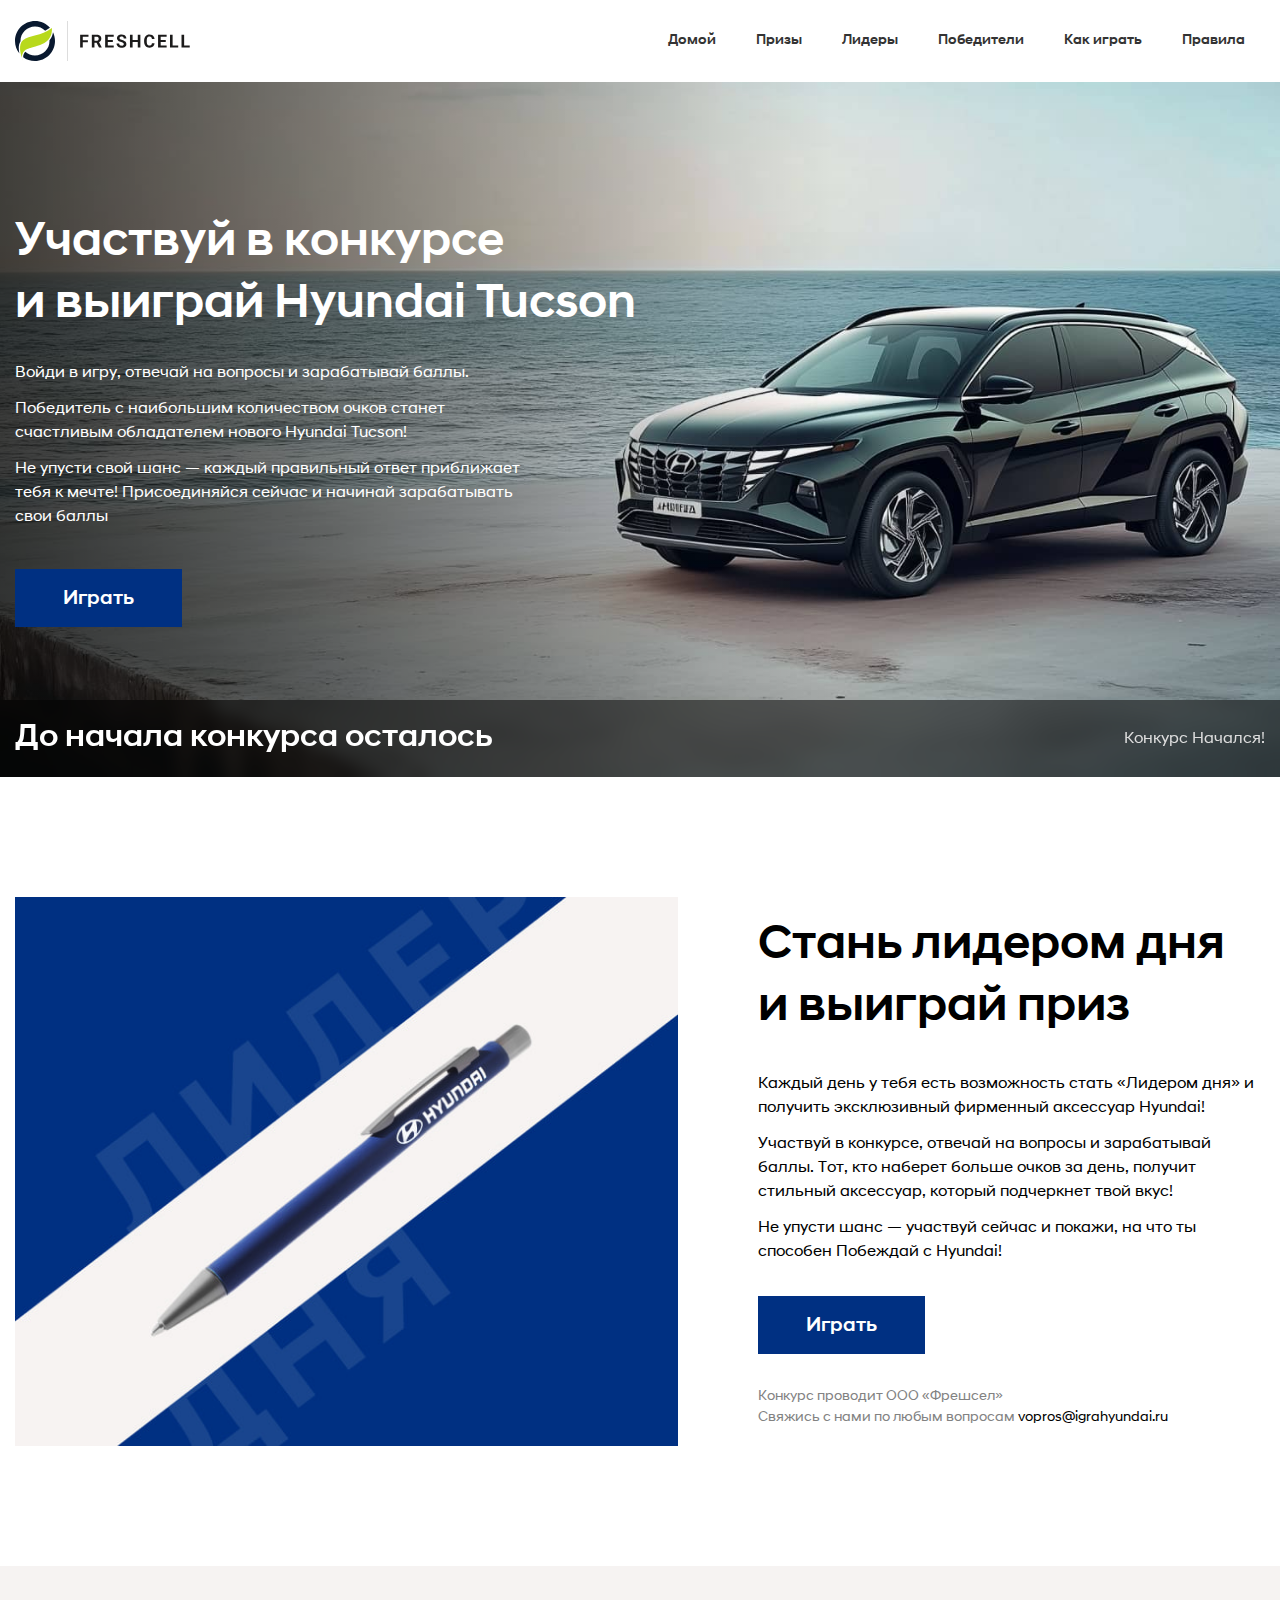
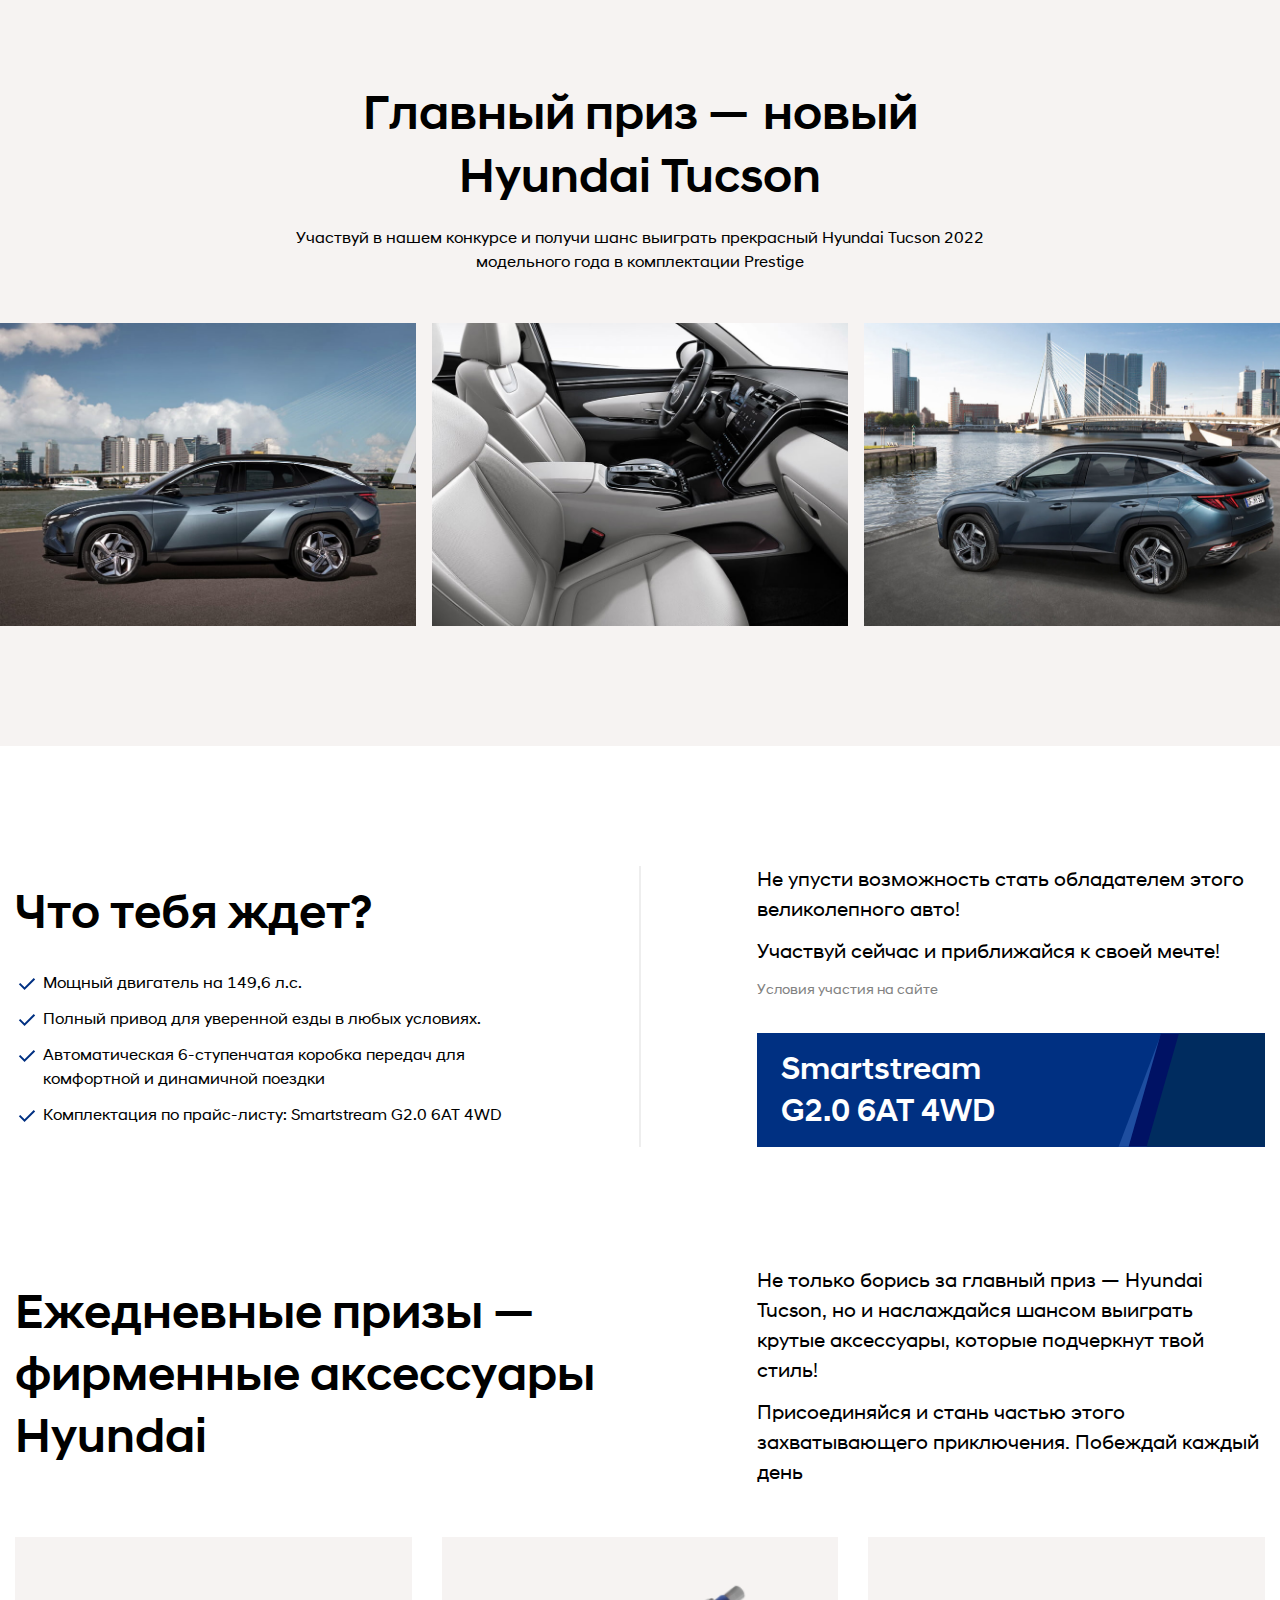
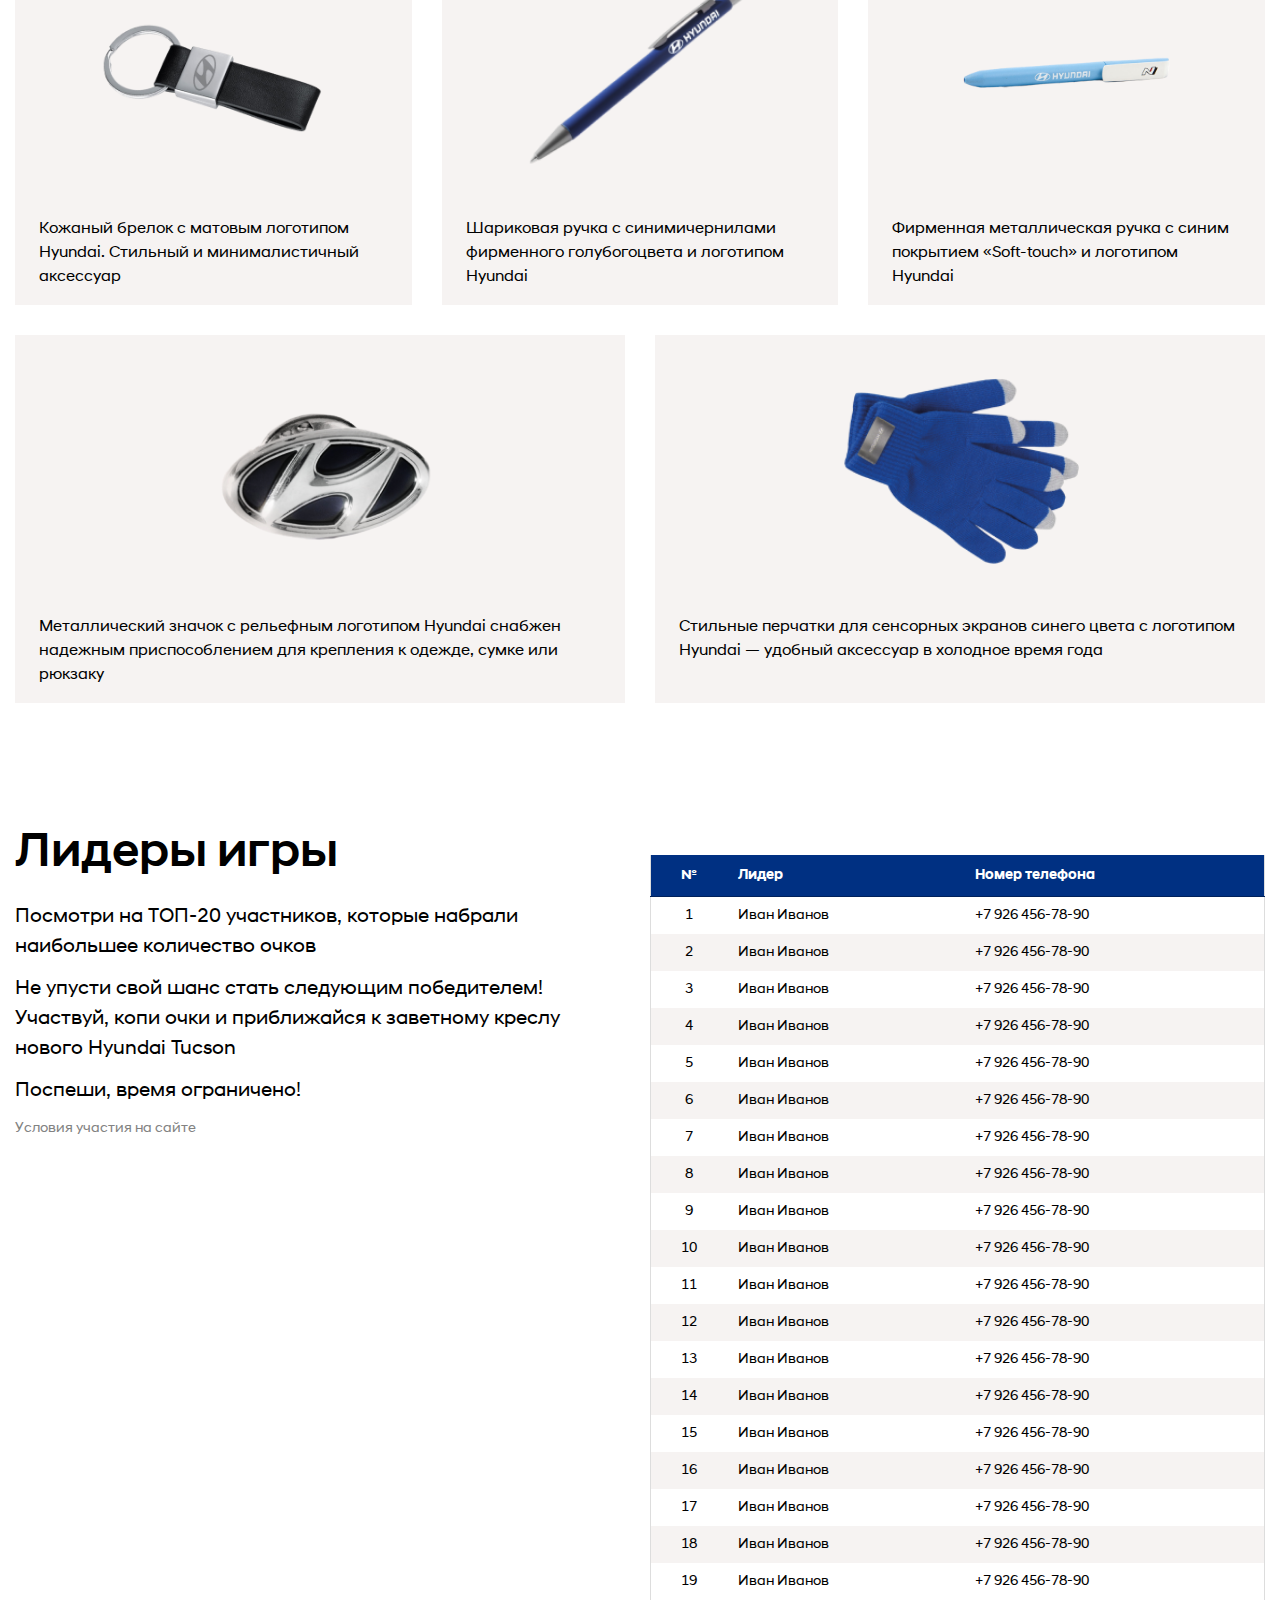
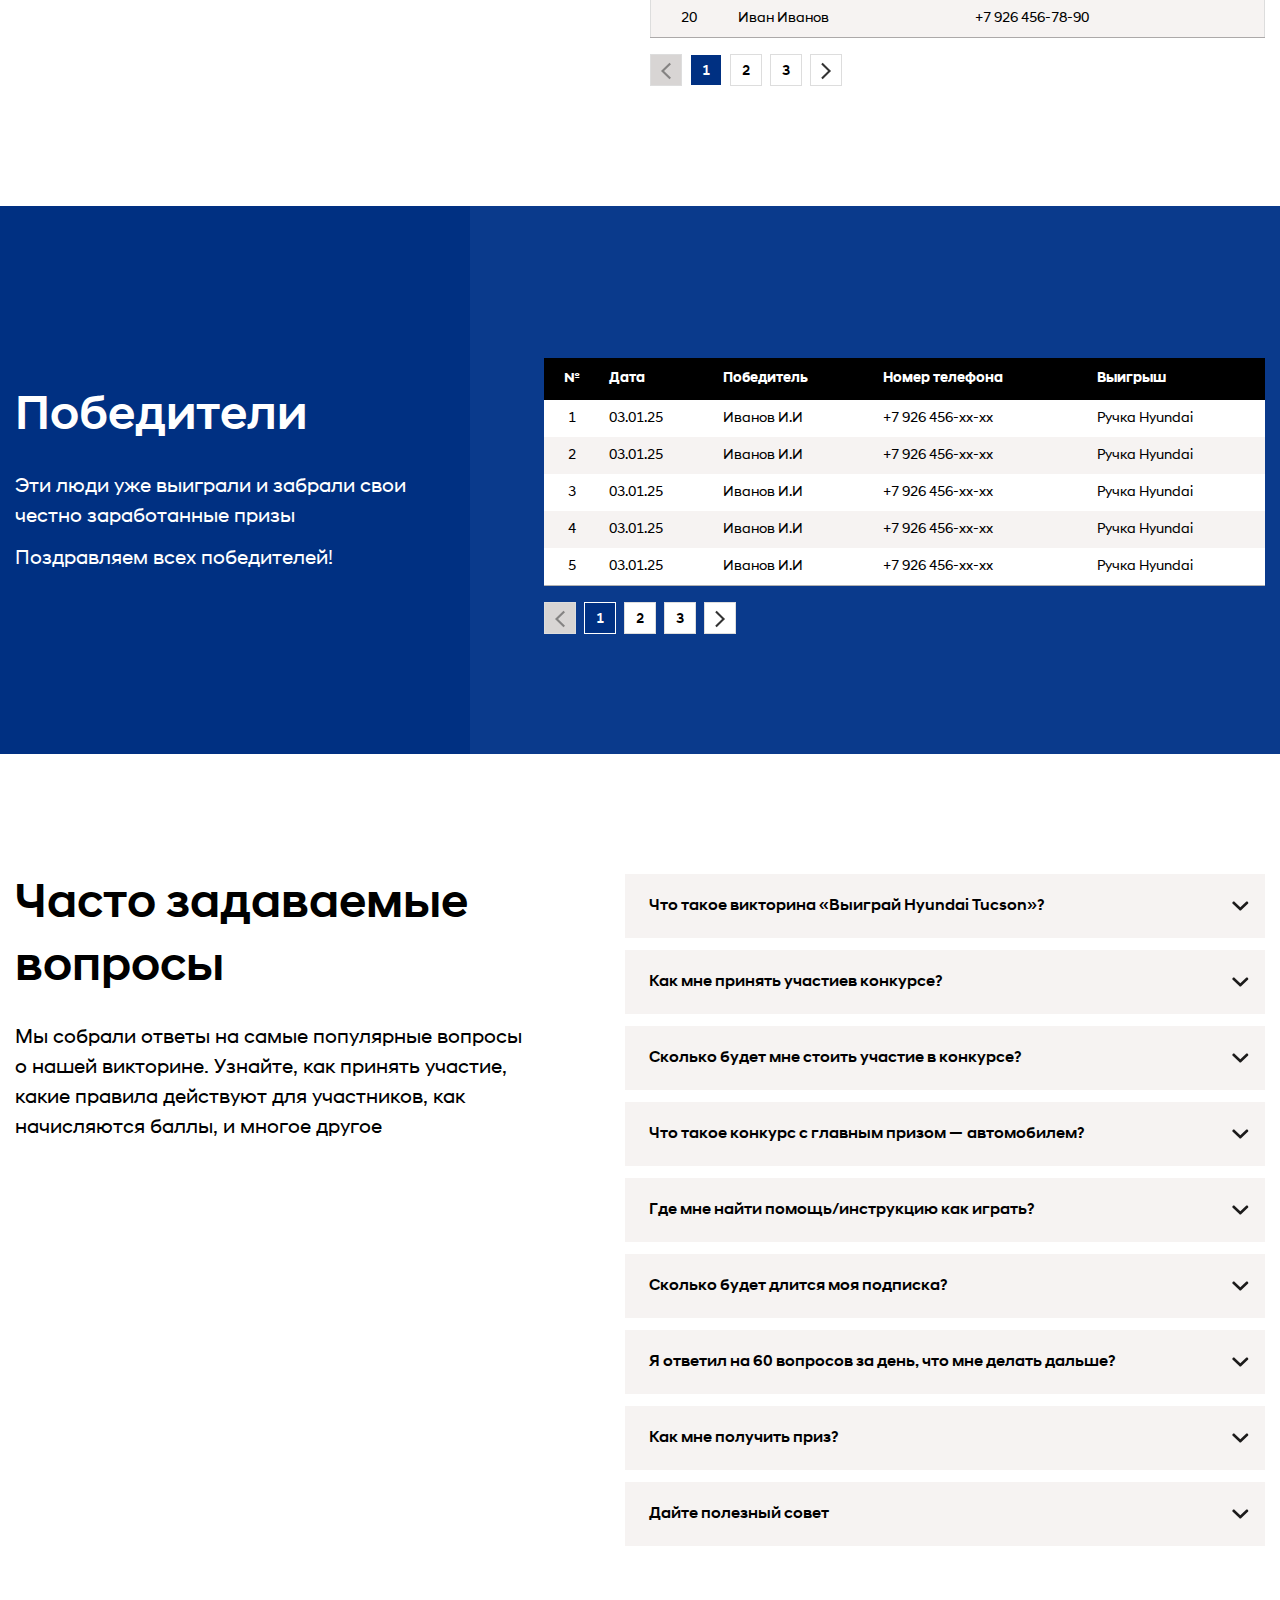
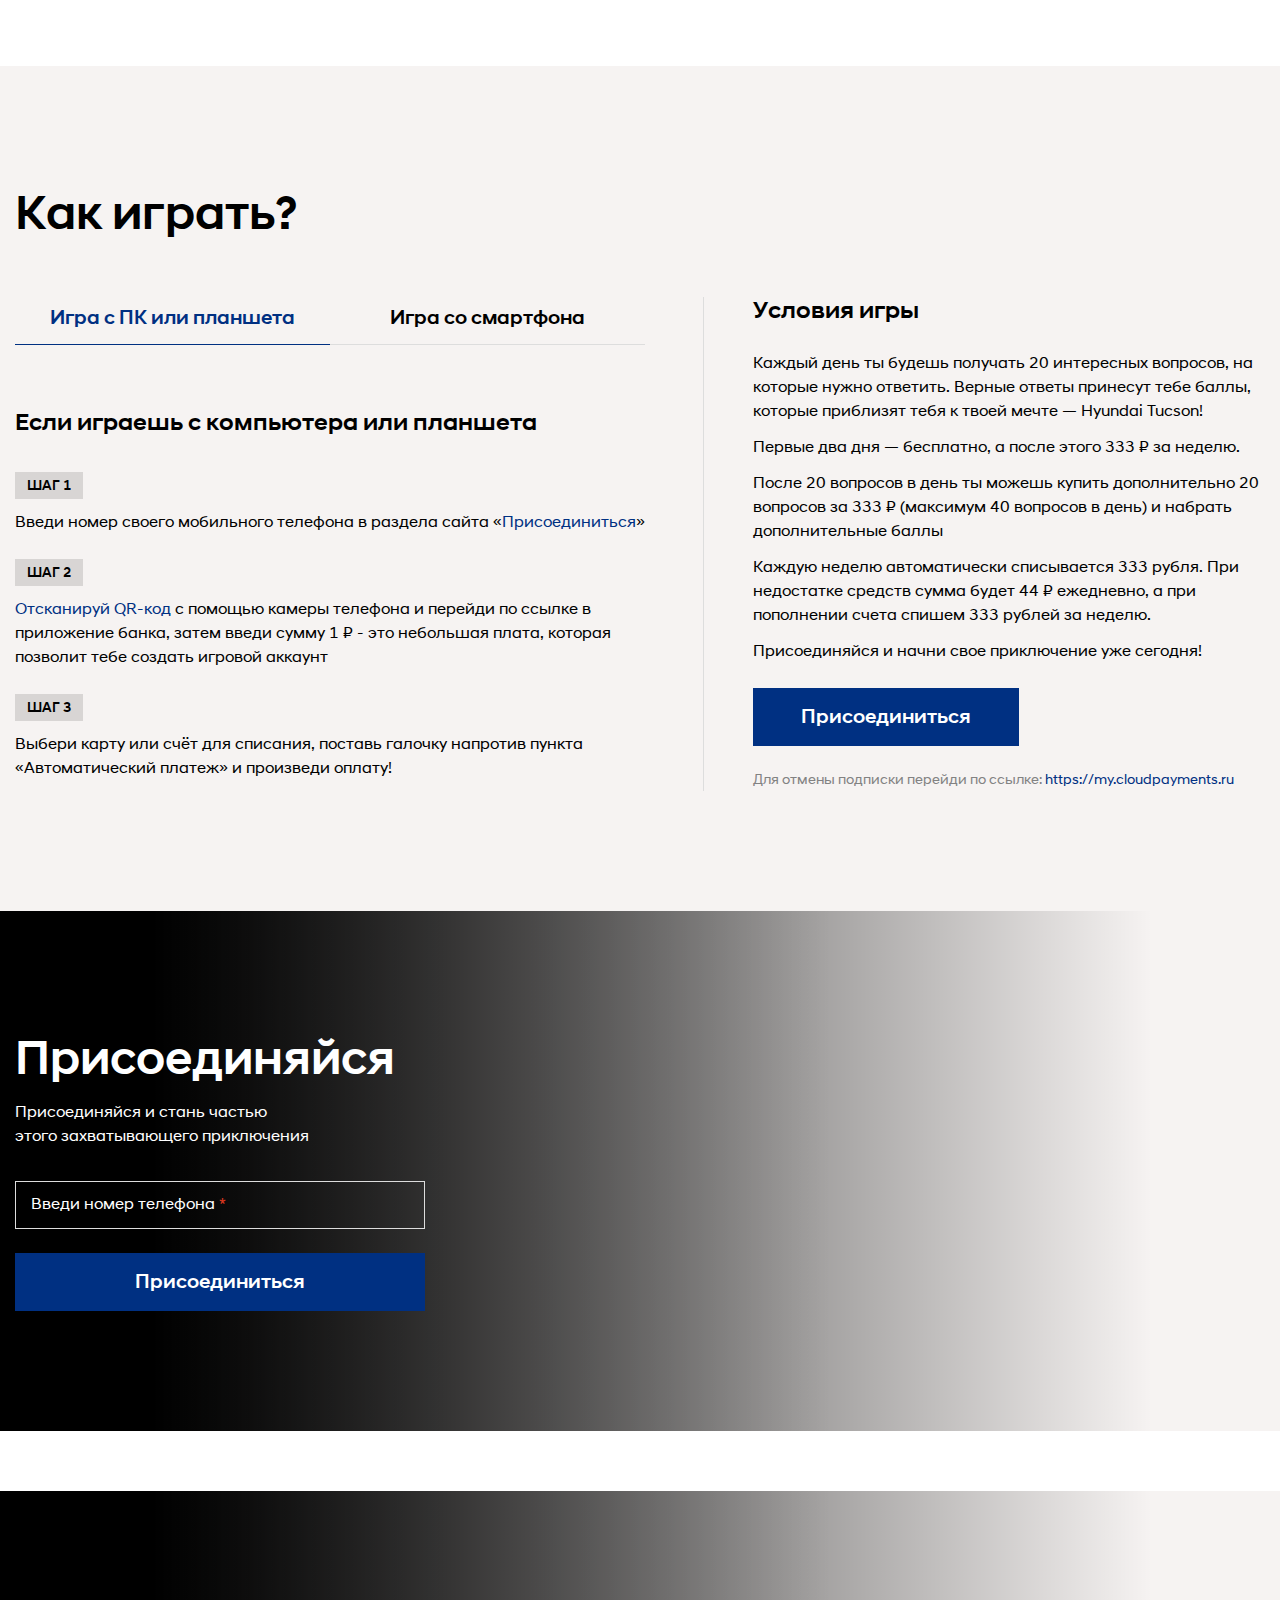
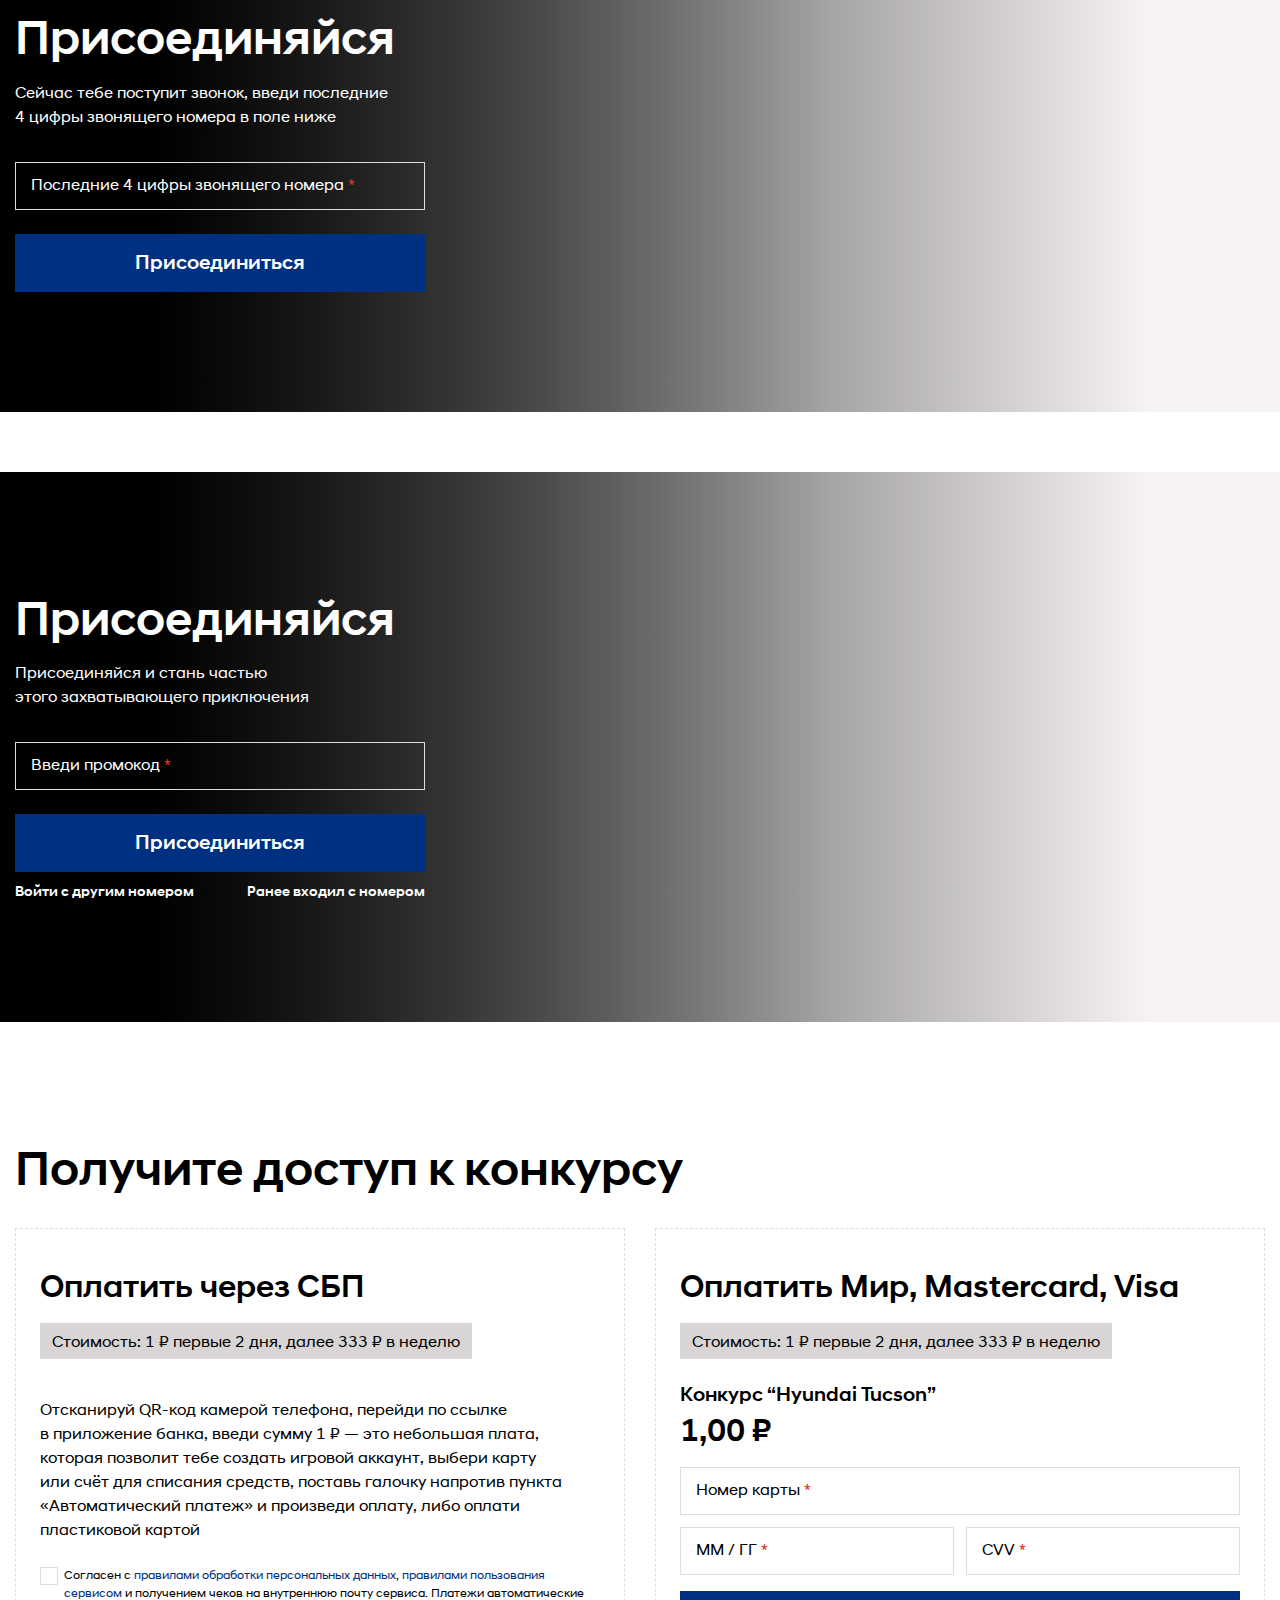
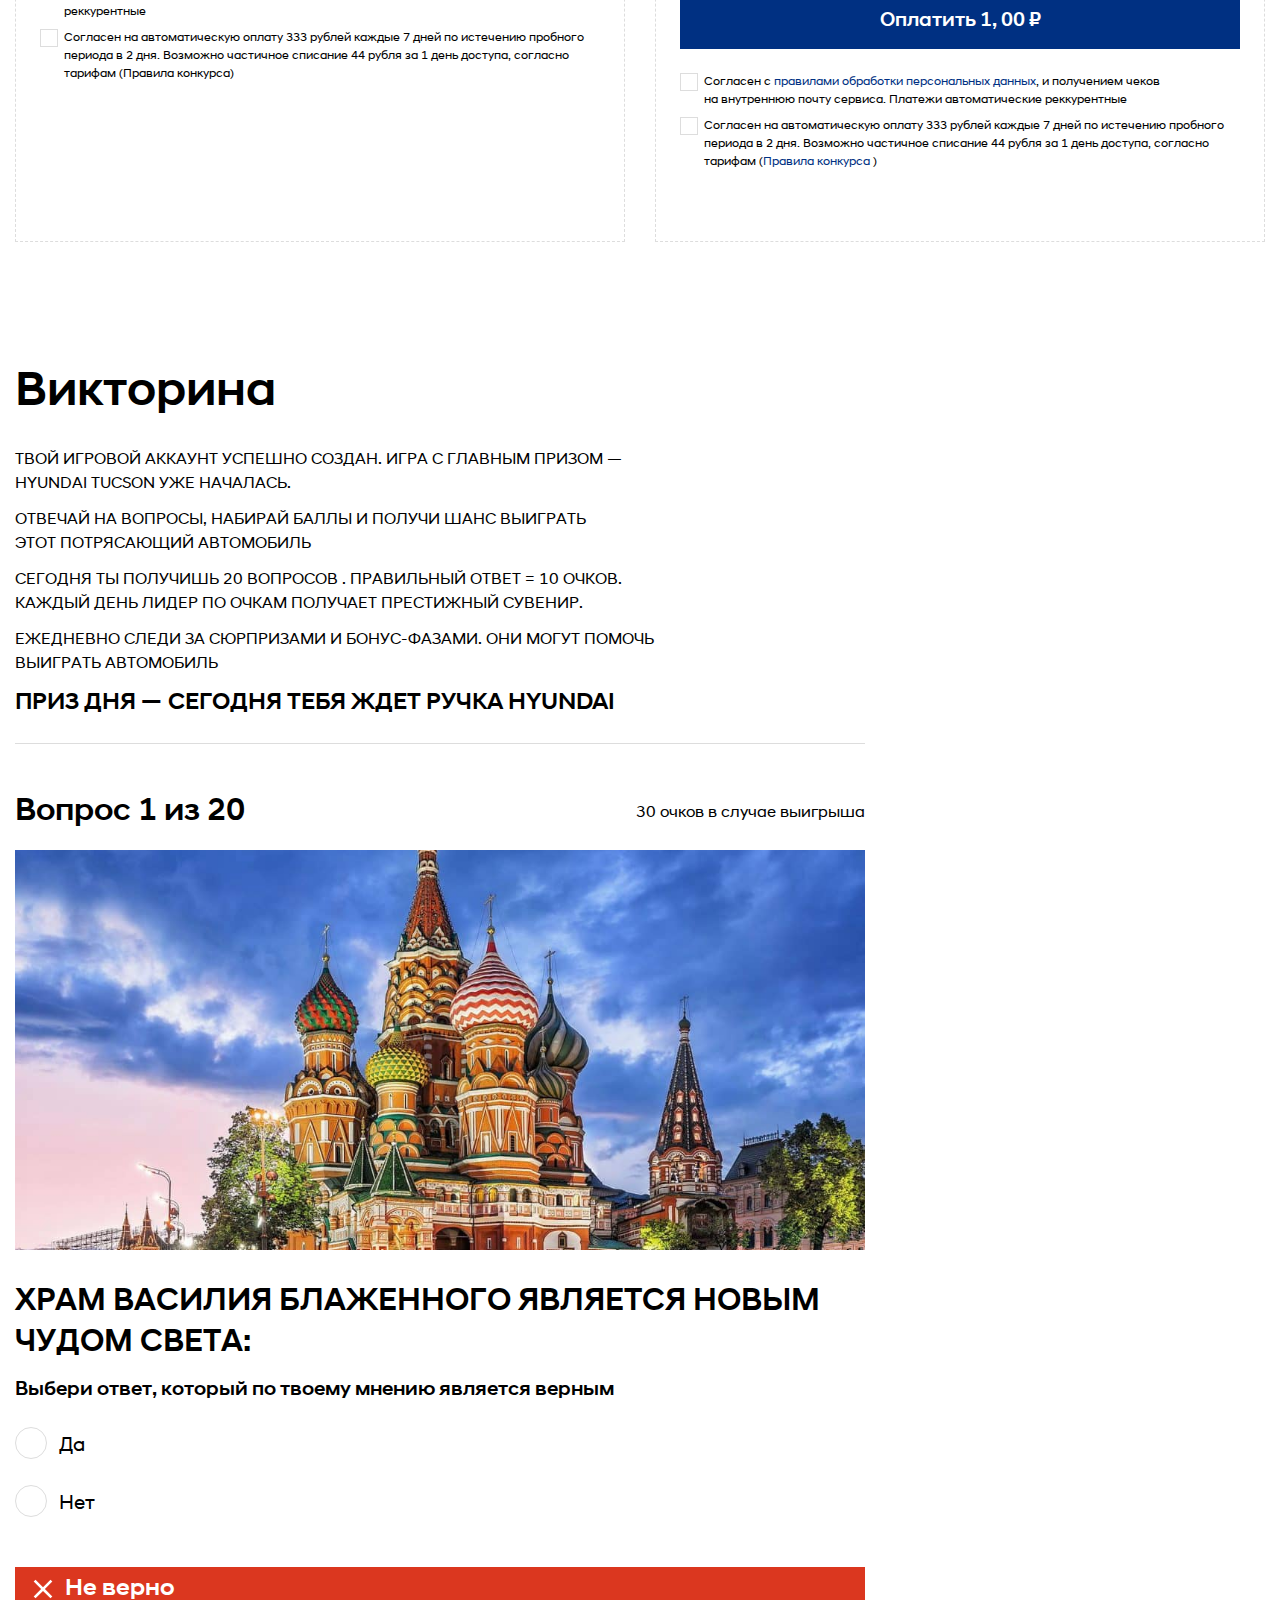
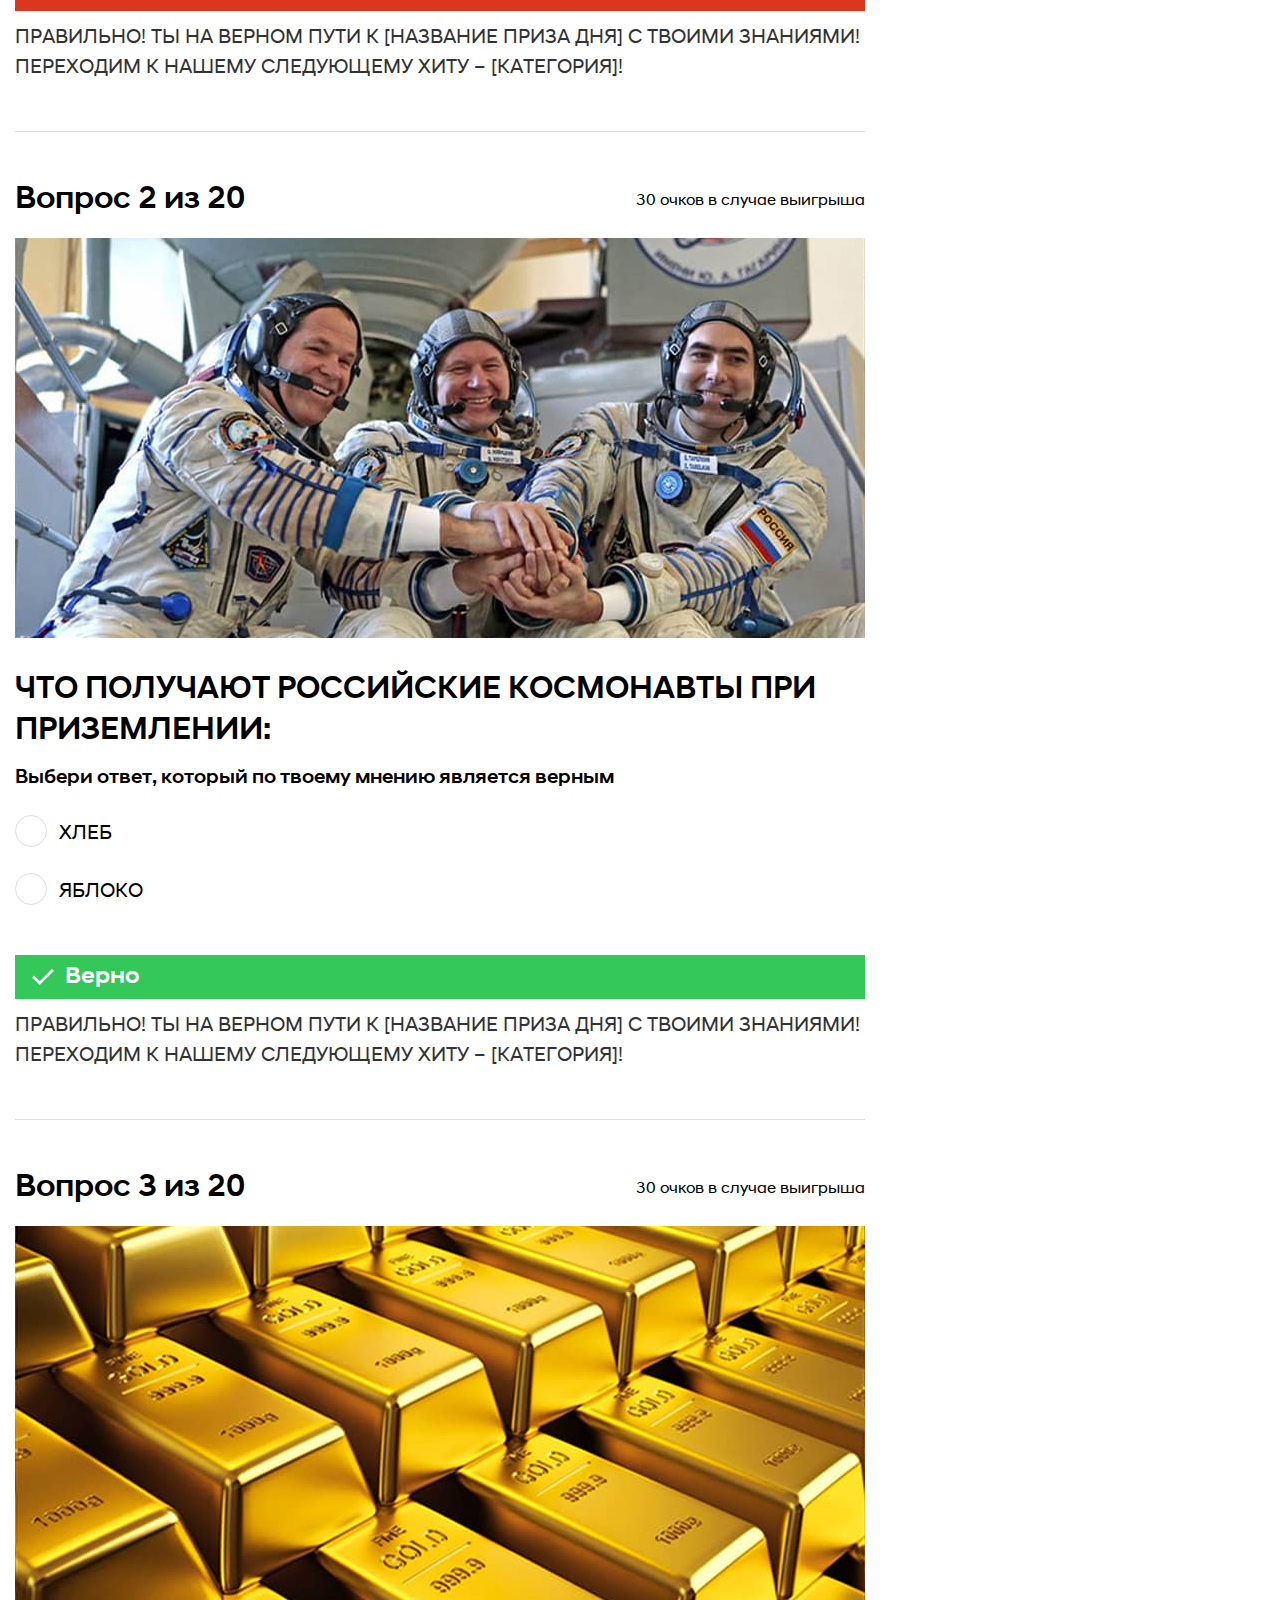
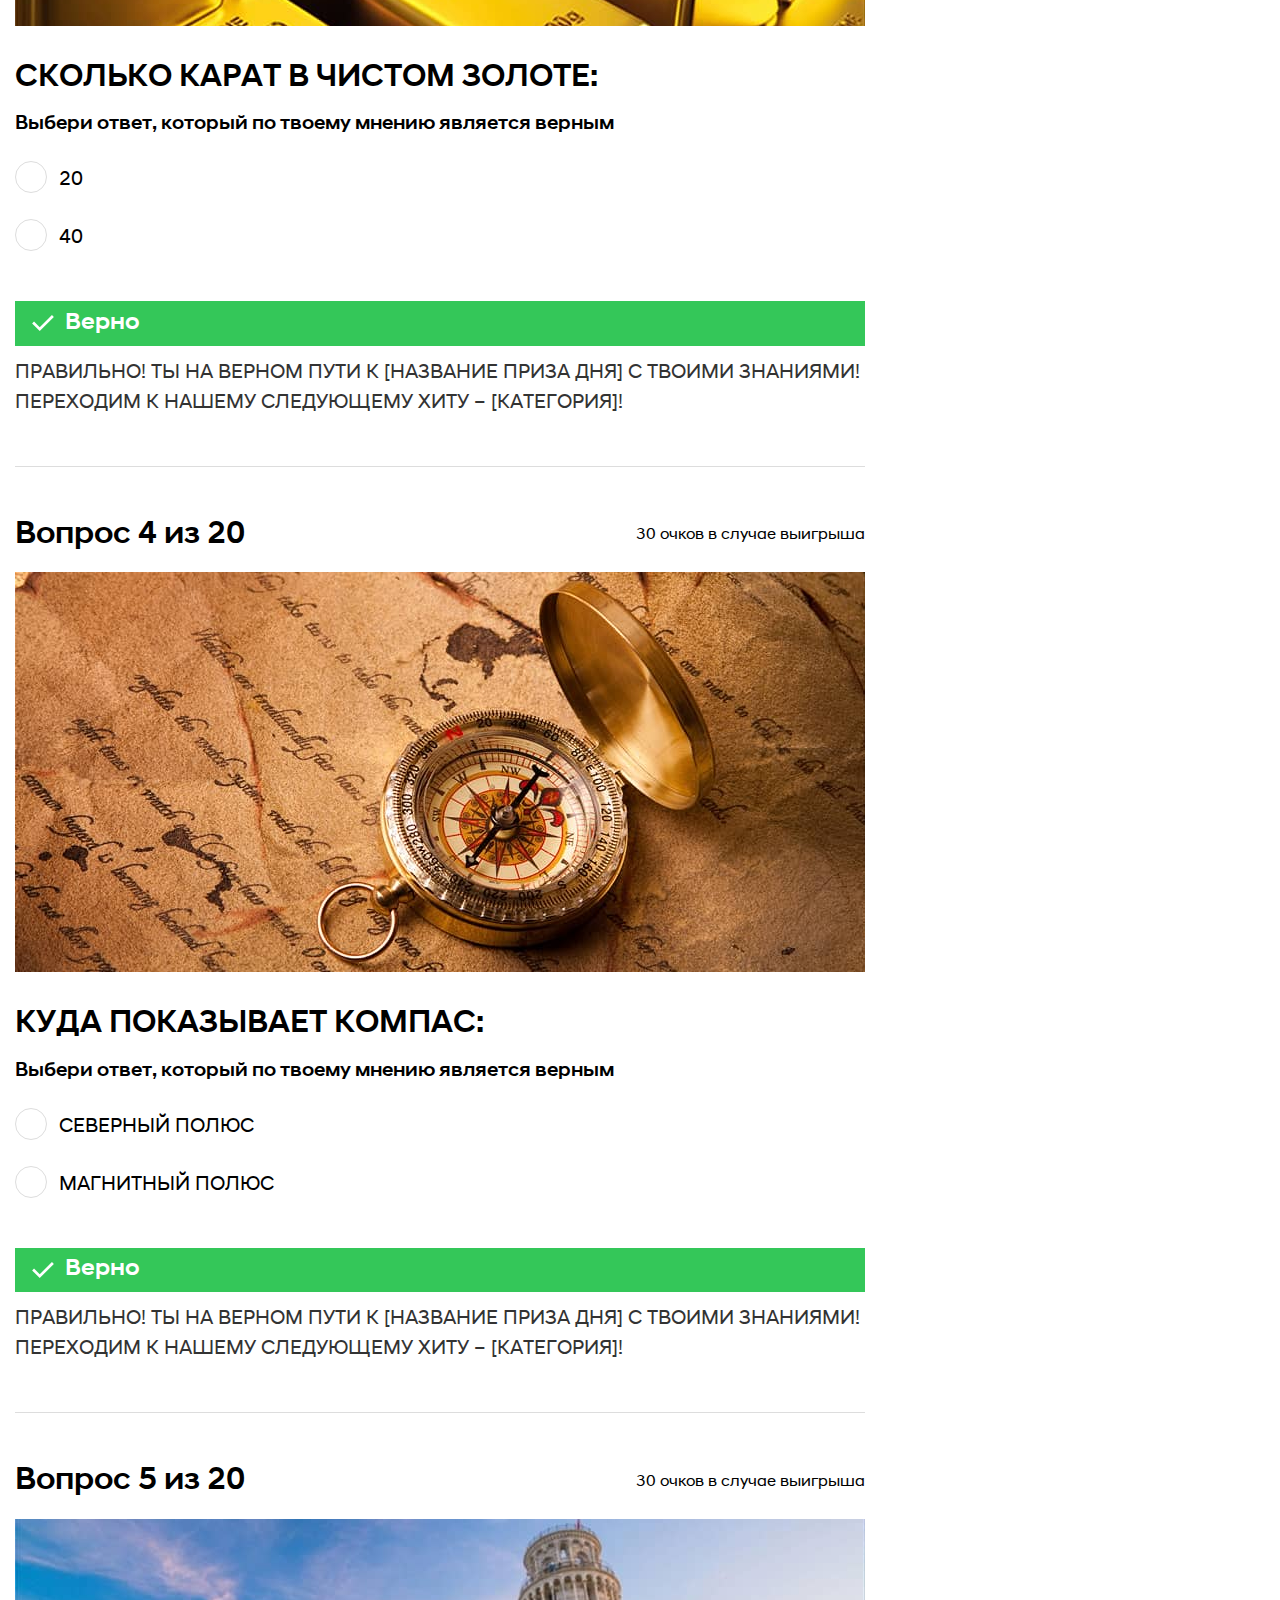
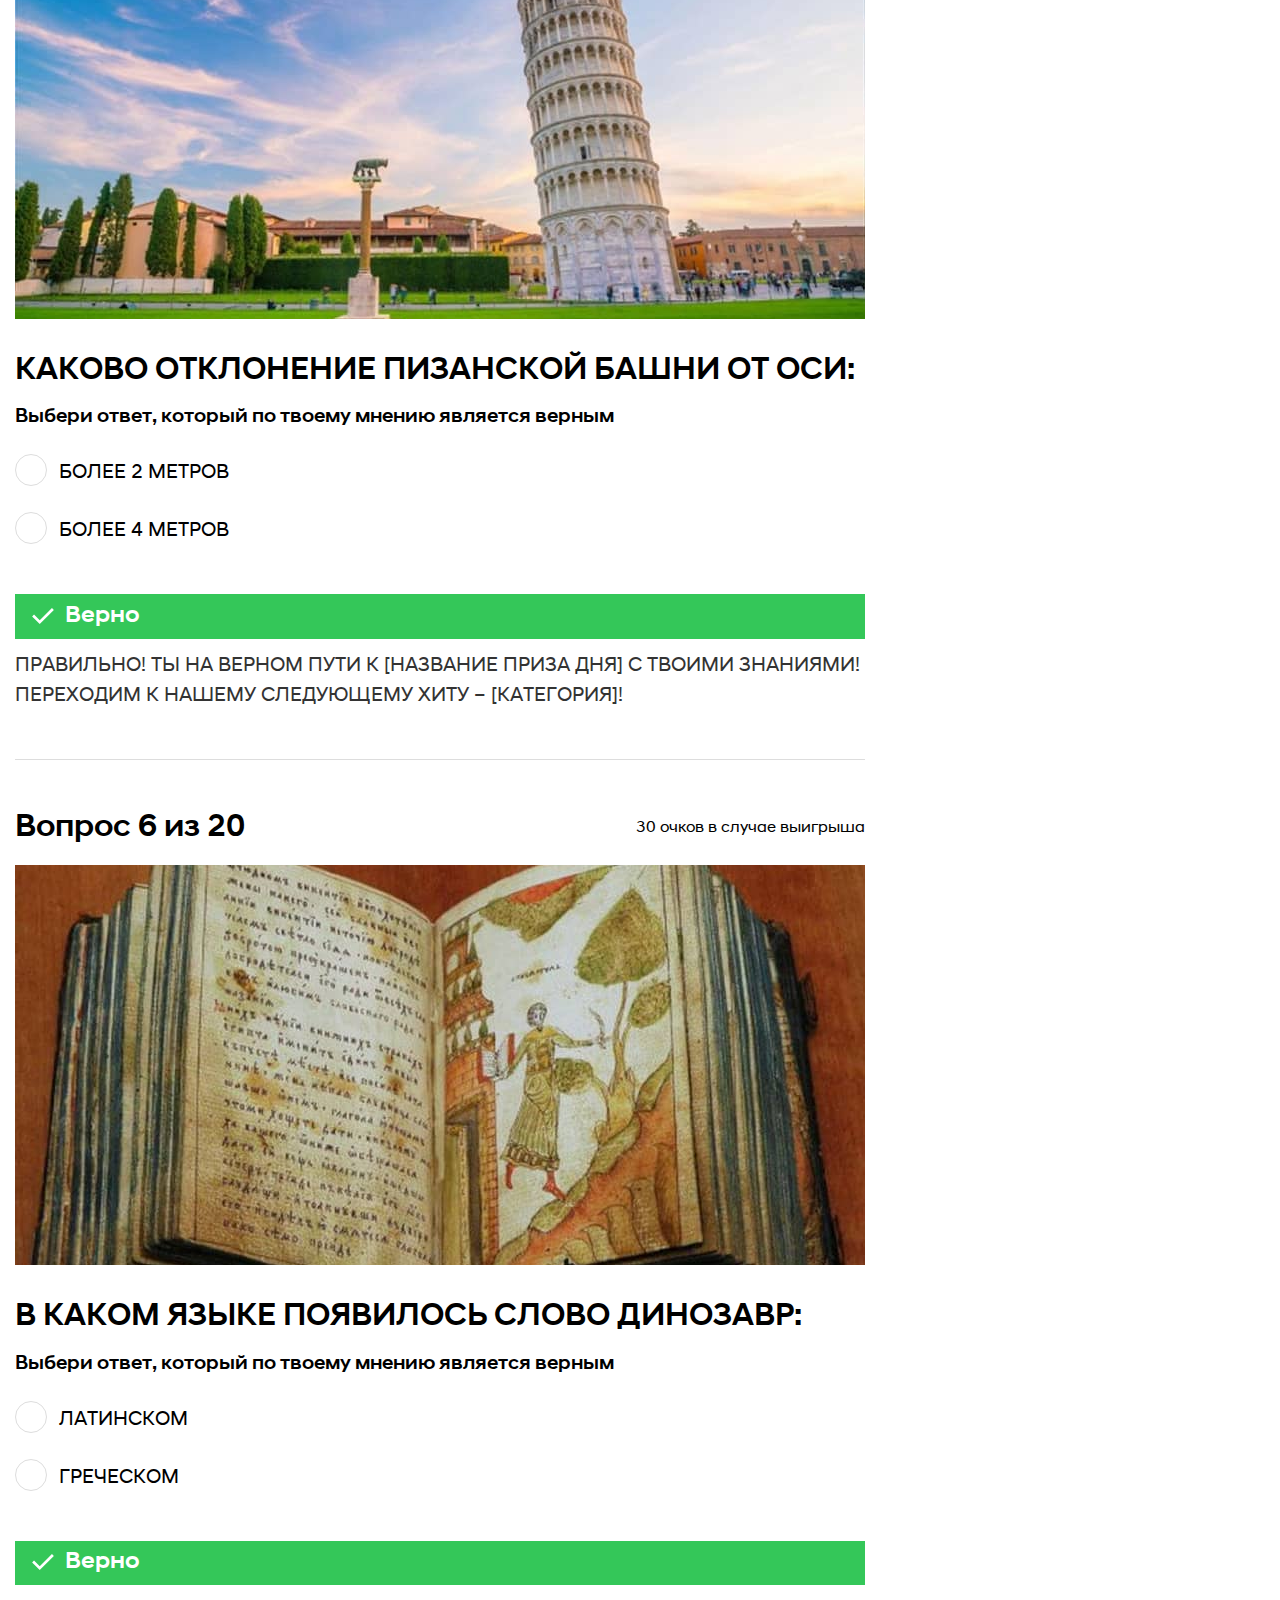
==== commit 99441be4: "join added" ====
--- a/index.html
+++ b/index.html
@@ -8,7 +8,7 @@
     <link rel="shortcut icon" href="favicon.svg" type="image/svg">
     <link rel="stylesheet" href="./fonts/stylesheet.css">
     <link rel="stylesheet" href="./css/dataTables.dataTables.min.css">
-    <link rel="stylesheet" href="./css/style.css">
+    <link rel="stylesheet" href="./css/style.css?ver-13">
     <link rel="stylesheet" href="./css/jquery.fancybox.min.css">
 </head>
 
@@ -897,6 +897,42 @@
         </div>
         <img src="img/join.jpg" class="join__bg" alt="i" loading="lazy">
     </section>
+    <section class="join bg">
+        <div class="container">
+            <div class="join-col">
+                <h2>Присоединяйся</h2>
+                <p>Сейчас тебе поступит звонок, введи последние 4 цифры звонящего номера в поле ниже</p>
+                <form action="#">
+                    <div class="inp-wrap --outline">
+                        <input type="tel" id="phoneCode" required>
+                        <label for="tel">Последние 4 цифры звонящего номера <i>*</i></label>
+                    </div>
+                    <button type="submit" class="btn">Присоединиться</button>
+                </form>
+            </div>
+        </div>
+        <img src="img/join.jpg" class="join__bg" alt="i" loading="lazy">
+    </section>
+    <section class="join bg">
+        <div class="container">
+            <div class="join-col">
+                <h2>Присоединяйся</h2>
+                <p>Присоединяйся и стань частью этого захватывающего приключения</p>
+                <form action="#">
+                    <div class="inp-wrap --outline">
+                        <input type="text" required>
+                        <label for="tel">Введи промокод <i>*</i></label>
+                    </div>
+                    <button type="submit" class="btn">Присоединиться</button>
+                </form>
+                <div class="join-bottom fx-jb">
+                    <a href="#">Войти с другим номером</a>
+                    <a href="#">Ранее входил с номером</a>
+                </div>
+            </div>
+        </div>
+        <img src="img/join.jpg" class="join__bg" alt="i" loading="lazy">
+    </section>
 
     <section class="access">
         <div class="container">
@@ -943,16 +979,16 @@
 
                     <form>
                         <div class="inp-wrap">
-                            <input type="text" id="inpCard" required>
+                            <input type="tel" id="inpCard" required>
                             <label for="inpCard">Номер карты <i>*</i></label>
                         </div>
                         <div class="group fx-jb">
                             <div class="inp-wrap">
-                                <input type="text" id="inpDate" required>
+                                <input type="tel" id="inpDate" required>
                                 <label for="inpDate">ММ / ГГ <i>*</i></label>
                             </div>
                             <div class="inp-wrap">
-                                <input type="text" id="inpCvv" required>
+                                <input type="tel" id="inpCvv" required>
                                 <label for="inpCvv">CVV <i>*</i></label>
                             </div>
                         </div>
@@ -1033,7 +1069,7 @@
                         </div>
                     </div>
                     <h4 class="false">Не верно</h4>
-                    <p class="answer">Серега пел про черный бумер</p>
+                    <p class="answer">ПРАВИЛЬНО! ТЫ НА ВЕРНОМ ПУТИ К [НАЗВАНИЕ ПРИЗА ДНЯ] С ТВОИМИ ЗНАНИЯМИ! ПЕРЕХОДИМ К НАШЕМУ СЛЕДУЮЩЕМУ ХИТУ – [КАТЕГОРИЯ]!</p>
                 </div>
 
                 <div class="quiz-item">
@@ -1060,7 +1096,7 @@
                         </div>
                     </div>
                     <h4 class="true">Верно</h4>
-                    <p class="answer">Серега пел про черный бумер</p>
+                    <p class="answer">ПРАВИЛЬНО! ТЫ НА ВЕРНОМ ПУТИ К [НАЗВАНИЕ ПРИЗА ДНЯ] С ТВОИМИ ЗНАНИЯМИ! ПЕРЕХОДИМ К НАШЕМУ СЛЕДУЮЩЕМУ ХИТУ – [КАТЕГОРИЯ]!</p>
                 </div>
 
                 <div class="quiz-item">
@@ -1087,7 +1123,7 @@
                         </div>
                     </div>
                     <h4 class="true">Верно</h4>
-                    <p class="answer">Серега пел про черный бумер</p>
+                    <p class="answer">ПРАВИЛЬНО! ТЫ НА ВЕРНОМ ПУТИ К [НАЗВАНИЕ ПРИЗА ДНЯ] С ТВОИМИ ЗНАНИЯМИ! ПЕРЕХОДИМ К НАШЕМУ СЛЕДУЮЩЕМУ ХИТУ – [КАТЕГОРИЯ]!</p>
                 </div>
 
                 <div class="quiz-item">
@@ -1111,7 +1147,7 @@
                         </div>
                     </div>
                     <h4 class="true">Верно</h4>
-                    <p class="answer">Серега пел про черный бумер</p>
+                    <p class="answer">ПРАВИЛЬНО! ТЫ НА ВЕРНОМ ПУТИ К [НАЗВАНИЕ ПРИЗА ДНЯ] С ТВОИМИ ЗНАНИЯМИ! ПЕРЕХОДИМ К НАШЕМУ СЛЕДУЮЩЕМУ ХИТУ – [КАТЕГОРИЯ]!</p>
                 </div>
                 <div class="quiz-item">
                     <div class="quiz-head fx-ac fx-jb">
@@ -1134,7 +1170,7 @@
                         </div>
                     </div>
                     <h4 class="true">Верно</h4>
-                    <p class="answer">Серега пел про черный бумер</p>
+                    <p class="answer">ПРАВИЛЬНО! ТЫ НА ВЕРНОМ ПУТИ К [НАЗВАНИЕ ПРИЗА ДНЯ] С ТВОИМИ ЗНАНИЯМИ! ПЕРЕХОДИМ К НАШЕМУ СЛЕДУЮЩЕМУ ХИТУ – [КАТЕГОРИЯ]!</p>
                 </div>
                 <div class="quiz-item">
                     <div class="quiz-head fx-ac fx-jb">
@@ -1157,7 +1193,7 @@
                         </div>
                     </div>
                     <h4 class="true">Верно</h4>
-                    <p class="answer">Серега пел про черный бумер</p>
+                    <p class="answer">ПРАВИЛЬНО! ТЫ НА ВЕРНОМ ПУТИ К [НАЗВАНИЕ ПРИЗА ДНЯ] С ТВОИМИ ЗНАНИЯМИ! ПЕРЕХОДИМ К НАШЕМУ СЛЕДУЮЩЕМУ ХИТУ – [КАТЕГОРИЯ]!</p>
                 </div>
                 <div class="quiz-item">
                     <div class="quiz-head fx-ac fx-jb">
@@ -1180,7 +1216,7 @@
                         </div>
                     </div>
                     <h4 class="true">Верно</h4>
-                    <p class="answer">Серега пел про черный бумер</p>
+                    <p class="answer">ПРАВИЛЬНО! ТЫ НА ВЕРНОМ ПУТИ К [НАЗВАНИЕ ПРИЗА ДНЯ] С ТВОИМИ ЗНАНИЯМИ! ПЕРЕХОДИМ К НАШЕМУ СЛЕДУЮЩЕМУ ХИТУ – [КАТЕГОРИЯ]!</p>
                 </div>
                 <div class="quiz-item">
                     <div class="quiz-head fx-ac fx-jb">
@@ -1203,7 +1239,7 @@
                         </div>
                     </div>
                     <h4 class="true">Верно</h4>
-                    <p class="answer">Серега пел про черный бумер</p>
+                    <p class="answer">ПРАВИЛЬНО! ТЫ НА ВЕРНОМ ПУТИ К [НАЗВАНИЕ ПРИЗА ДНЯ] С ТВОИМИ ЗНАНИЯМИ! ПЕРЕХОДИМ К НАШЕМУ СЛЕДУЮЩЕМУ ХИТУ – [КАТЕГОРИЯ]!</p>
                 </div>
                 <div class="quiz-item">
                     <div class="quiz-head fx-ac fx-jb">
@@ -1226,7 +1262,7 @@
                         </div>
                     </div>
                     <h4 class="true">Верно</h4>
-                    <p class="answer">Серега пел про черный бумер</p>
+                    <p class="answer">ПРАВИЛЬНО! ТЫ НА ВЕРНОМ ПУТИ К [НАЗВАНИЕ ПРИЗА ДНЯ] С ТВОИМИ ЗНАНИЯМИ! ПЕРЕХОДИМ К НАШЕМУ СЛЕДУЮЩЕМУ ХИТУ – [КАТЕГОРИЯ]!</p>
                 </div>
                 <div class="quiz-item">
                     <div class="quiz-head fx-ac fx-jb">
@@ -1249,7 +1285,7 @@
                         </div>
                     </div>
                     <h4 class="true">Верно</h4>
-                    <p class="answer">Серега пел про черный бумер</p>
+                    <p class="answer">ПРАВИЛЬНО! ТЫ НА ВЕРНОМ ПУТИ К [НАЗВАНИЕ ПРИЗА ДНЯ] С ТВОИМИ ЗНАНИЯМИ! ПЕРЕХОДИМ К НАШЕМУ СЛЕДУЮЩЕМУ ХИТУ – [КАТЕГОРИЯ]!</p>
                 </div>
                 <div class="quiz-item">
                     <div class="quiz-head fx-ac fx-jb">
@@ -1272,7 +1308,7 @@
                         </div>
                     </div>
                     <h4 class="true">Верно</h4>
-                    <p class="answer">Серега пел про черный бумер</p>
+                    <p class="answer">ПРАВИЛЬНО! ТЫ НА ВЕРНОМ ПУТИ К [НАЗВАНИЕ ПРИЗА ДНЯ] С ТВОИМИ ЗНАНИЯМИ! ПЕРЕХОДИМ К НАШЕМУ СЛЕДУЮЩЕМУ ХИТУ – [КАТЕГОРИЯ]!</p>
                 </div>
                 <div class="quiz-item">
                     <div class="quiz-head fx-ac fx-jb">
@@ -1295,7 +1331,7 @@
                         </div>
                     </div>
                     <h4 class="true">Верно</h4>
-                    <p class="answer">Серега пел про черный бумер</p>
+                    <p class="answer">ПРАВИЛЬНО! ТЫ НА ВЕРНОМ ПУТИ К [НАЗВАНИЕ ПРИЗА ДНЯ] С ТВОИМИ ЗНАНИЯМИ! ПЕРЕХОДИМ К НАШЕМУ СЛЕДУЮЩЕМУ ХИТУ – [КАТЕГОРИЯ]!</p>
                 </div>
                 <div class="quiz-item">
                     <div class="quiz-head fx-ac fx-jb">
@@ -1318,7 +1354,7 @@
                         </div>
                     </div>
                     <h4 class="true">Верно</h4>
-                    <p class="answer">Серега пел про черный бумер</p>
+                    <p class="answer">ПРАВИЛЬНО! ТЫ НА ВЕРНОМ ПУТИ К [НАЗВАНИЕ ПРИЗА ДНЯ] С ТВОИМИ ЗНАНИЯМИ! ПЕРЕХОДИМ К НАШЕМУ СЛЕДУЮЩЕМУ ХИТУ – [КАТЕГОРИЯ]!</p>
                 </div>
                 <div class="quiz-item">
                     <div class="quiz-head fx-ac fx-jb">
@@ -1341,7 +1377,7 @@
                         </div>
                     </div>
                     <h4 class="true">Верно</h4>
-                    <p class="answer">Серега пел про черный бумер</p>
+                    <p class="answer">ПРАВИЛЬНО! ТЫ НА ВЕРНОМ ПУТИ К [НАЗВАНИЕ ПРИЗА ДНЯ] С ТВОИМИ ЗНАНИЯМИ! ПЕРЕХОДИМ К НАШЕМУ СЛЕДУЮЩЕМУ ХИТУ – [КАТЕГОРИЯ]!</p>
                 </div>
                 <div class="quiz-item">
                     <div class="quiz-head fx-ac fx-jb">
@@ -1364,7 +1400,7 @@
                         </div>
                     </div>
                     <h4 class="true">Верно</h4>
-                    <p class="answer">Серега пел про черный бумер</p>
+                    <p class="answer">ПРАВИЛЬНО! ТЫ НА ВЕРНОМ ПУТИ К [НАЗВАНИЕ ПРИЗА ДНЯ] С ТВОИМИ ЗНАНИЯМИ! ПЕРЕХОДИМ К НАШЕМУ СЛЕДУЮЩЕМУ ХИТУ – [КАТЕГОРИЯ]!</p>
                 </div>
                 <div class="quiz-item">
                     <div class="quiz-head fx-ac fx-jb">
@@ -1387,7 +1423,7 @@
                         </div>
                     </div>
                     <h4 class="true">Верно</h4>
-                    <p class="answer">Серега пел про черный бумер</p>
+                    <p class="answer">ПРАВИЛЬНО! ТЫ НА ВЕРНОМ ПУТИ К [НАЗВАНИЕ ПРИЗА ДНЯ] С ТВОИМИ ЗНАНИЯМИ! ПЕРЕХОДИМ К НАШЕМУ СЛЕДУЮЩЕМУ ХИТУ – [КАТЕГОРИЯ]!</p>
                 </div>
                 <div class="quiz-item">
                     <div class="quiz-head fx-ac fx-jb">
@@ -1410,7 +1446,7 @@
                         </div>
                     </div>
                     <h4 class="true">Верно</h4>
-                    <p class="answer">Серега пел про черный бумер</p>
+                    <p class="answer">ПРАВИЛЬНО! ТЫ НА ВЕРНОМ ПУТИ К [НАЗВАНИЕ ПРИЗА ДНЯ] С ТВОИМИ ЗНАНИЯМИ! ПЕРЕХОДИМ К НАШЕМУ СЛЕДУЮЩЕМУ ХИТУ – [КАТЕГОРИЯ]!</p>
                 </div>
                 <div class="quiz-item">
                     <div class="quiz-head fx-ac fx-jb">
@@ -1433,7 +1469,7 @@
                         </div>
                     </div>
                     <h4 class="true">Верно</h4>
-                    <p class="answer">Серега пел про черный бумер</p>
+                    <p class="answer">ПРАВИЛЬНО! ТЫ НА ВЕРНОМ ПУТИ К [НАЗВАНИЕ ПРИЗА ДНЯ] С ТВОИМИ ЗНАНИЯМИ! ПЕРЕХОДИМ К НАШЕМУ СЛЕДУЮЩЕМУ ХИТУ – [КАТЕГОРИЯ]!</p>
                 </div>
                 <div class="quiz-item">
                     <div class="quiz-head fx-ac fx-jb">
@@ -1456,7 +1492,7 @@
                         </div>
                     </div>
                     <h4 class="true">Верно</h4>
-                    <p class="answer">Серега пел про черный бумер</p>
+                    <p class="answer">ПРАВИЛЬНО! ТЫ НА ВЕРНОМ ПУТИ К [НАЗВАНИЕ ПРИЗА ДНЯ] С ТВОИМИ ЗНАНИЯМИ! ПЕРЕХОДИМ К НАШЕМУ СЛЕДУЮЩЕМУ ХИТУ – [КАТЕГОРИЯ]!</p>
                 </div>
                 <div class="quiz-item">
                     <div class="quiz-head fx-ac fx-jb">
@@ -1479,7 +1515,7 @@
                         </div>
                     </div>
                     <h4 class="true">Верно</h4>
-                    <p class="answer">Серега пел про черный бумер</p>
+                    <p class="answer">ПРАВИЛЬНО! ТЫ НА ВЕРНОМ ПУТИ К [НАЗВАНИЕ ПРИЗА ДНЯ] С ТВОИМИ ЗНАНИЯМИ! ПЕРЕХОДИМ К НАШЕМУ СЛЕДУЮЩЕМУ ХИТУ – [КАТЕГОРИЯ]!</p>
                 </div>
 
             </div>
@@ -1487,8 +1523,7 @@
     </section>
 
 
-
-    <!-- <div class="cookies">
+    <div class="cookies">
         <div class="container fx-ac">
             <p>
                 "ООО «Фрешсел» обрабатывает cookies с целью персонализации сервисов и чтобы пользоваться веб-сайтом было
@@ -1498,14 +1533,14 @@
             </p>
             <button class="btn">Принять</button>
         </div>
-    </div> -->
+    </div>
 
     <a href="#home" class="sroll_up"></a>
 
     <script src="./js/jquery.min.js"></script>
     <script src="./js/dataTables.min.js"></script>
     <script src="./js/jquery.inputmask.min.js"></script>
-    <script src="./js/scripts.js"></script>
+    <script src="./js/scripts.js?ver-13"></script>
     <script src="./js/jquery.fancybox.min.js"></script>
 </body>
 
--- a/css/style.css
+++ b/css/style.css
@@ -1 +1 @@
-html{font-family:sans-serif;-ms-text-size-adjust:100%;-webkit-text-size-adjust:100%}body{margin:0}article,aside,details,figcaption,figure,footer,header,hgroup,main,nav,section,summary{display:block}audio,canvas,progress,video{display:inline-block;vertical-align:baseline}audio:not([controls]){display:none;height:0}[hidden],template{display:none}a{background:rgba(0,0,0,0)}a:active,a:hover{outline:0}abbr[title]{border-bottom:1px dotted}b,strong{font-weight:bold}dfn{font-style:italic}h1{font-size:2em;margin:.67em 0}mark{background:#ff0;color:#000}small{font-size:80%}sub,sup{font-size:75%;line-height:0;position:relative;vertical-align:baseline}sup{top:-0.5em}sub{bottom:-0.25em}img{border:0}svg:not(:root){overflow:hidden}figure{margin:1em 40px}hr{-moz-box-sizing:content-box;-webkit-box-sizing:content-box;box-sizing:content-box;height:0}pre{overflow:auto}code,kbd,pre,samp{font-family:monospace,monospace;font-size:1em}button,input,optgroup,select,textarea{color:inherit;font:inherit;margin:0}button{overflow:visible}button,select{text-transform:none}button,html input[type=button],input[type=reset],input[type=submit]{-webkit-appearance:button;cursor:pointer}button[disabled],html input[disabled]{cursor:default}button::-moz-focus-inner,input::-moz-focus-inner{border:0;padding:0}input{line-height:normal}input[type=checkbox],input[type=radio]{-webkit-box-sizing:border-box;-moz-box-sizing:border-box;box-sizing:border-box;padding:0}input[type=number]::-webkit-inner-spin-button,input[type=number]::-webkit-outer-spin-button{height:auto}input[type=search]{-webkit-appearance:textfield;-moz-box-sizing:content-box;-webkit-box-sizing:content-box;box-sizing:content-box}input[type=search]::-webkit-search-cancel-button,input[type=search]::-webkit-search-decoration{-webkit-appearance:none}legend{border:0;padding:0}textarea{overflow:auto}optgroup{font-weight:bold}table{border-collapse:collapse;border-spacing:0}td,th{padding:0}*{padding:0;margin:0;-webkit-box-sizing:border-box;-moz-box-sizing:border-box;box-sizing:border-box;border:none;outline:none}html{scroll-behavior:smooth}:root{--prime: #003082;--white: #FFFFFF;--balck: #000000;--gray-bg: #F6F3F2}body{min-height:100vh;font-size:16px;color:var(--balck);background-color:#fff;font-family:"Hyundai Sans Head Office",sans-serif;font-weight:500;font-style:normal;position:relative;z-index:1}body.is_active{overflow:hidden}.container{max-width:1310px;width:100%;margin:0 auto;padding:0 15px}h1,h2,h3,h4,h5,h6{font-weight:500;margin:0}h1,.h1{font-size:56px;line-height:72.8px;margin:0 0 24px}h2,.h2{font-size:48px;line-height:62.4px;margin:0 0 24px}h2:last-child,.h2:last-child{margin-bottom:0}h2 i,.h2 i{font-style:normal;white-space:nowrap}h3,.h3{font-size:32px;line-height:41.6px;margin:0 0 12px}.h4,h4{font-size:24px;line-height:31.2px;margin:0 0 24px}.h5,h5{font-size:20px;line-height:26px;margin:0 0 4px}main{padding-top:90px}@media screen and (max-width: 720px){main{padding-top:76px}}img{display:block;max-width:100%}a,button{color:var(--balck);text-decoration:none;-webkit-transition:all ease .3s;-o-transition:all ease .3s;-moz-transition:all ease .3s;transition:all ease .3s;background-color:rgba(0,0,0,0)}a:hover,button:hover{opacity:.8}a:hover img,button:hover img{-webkit-filter:none !important;filter:none !important;opacity:1 !important}a:active,button:active{opacity:1;-webkit-transform:scale(0.98);-moz-transform:scale(0.98);-ms-transform:scale(0.98);-o-transform:scale(0.98);transform:scale(0.98)}p,ul{font-size:16px;line-height:24px;font-weight:normal}.stack{color:var(--white);background-color:var(--prime);padding:18px 24px 13px;background-repeat:no-repeat;background-position:center right;-webkit-background-size:contain;-moz-background-size:contain;-o-background-size:contain;background-size:contain;background-image:url("../img/stack_bg.svg")}.stack__heading{font-size:32px;line-height:41.6px;margin:0}p{margin-bottom:12px}p.md{font-size:20px;line-height:30px}p:last-child{margin-bottom:0 !important}.sm{font-weight:normal;font-size:14px;line-height:21px;color:#828282}a.sm:hover{opacity:1;color:#00aad2}ul{font-weight:normal}ul.check li{margin-bottom:12px;padding:0 0 0 28px;background-repeat:no-repeat;-webkit-background-size:24px auto;-moz-background-size:24px auto;-o-background-size:24px auto;background-size:24px auto;background-position:top left;background-image:url("../img/check.svg")}ul.check li:last-child{margin:0}ul.disc{list-style-type:disc;padding-left:22px}ul.disc li{padding:4px 0}.ddown{background-color:var(--gray-bg);padding-bottom:12px;margin-bottom:12px}.ddown:last-of-type{margin-bottom:0}.ddown-btn{display:block;width:100%;text-align:left;font-size:16px;line-height:24px;padding:20px 50px 8px 24px;position:relative;z-index:1;background-color:var(--gray-bg)}.ddown-btn::after{content:"";display:block;width:17px;height:17px;position:absolute;-webkit-transition:all ease .3s;-o-transition:all ease .3s;-moz-transition:all ease .3s;transition:all ease .3s;top:50%;margin-top:-2px;right:16px;background-repeat:no-repeat;background-position:center center;-webkit-background-size:contain;-moz-background-size:contain;-o-background-size:contain;background-size:contain;background-image:url("../img/arr_down.svg")}.ddown-btn.is_active::after{-webkit-transform:scaleY(-1);-moz-transform:scaleY(-1);-ms-transform:scaleY(-1);-o-transform:scaleY(-1);transform:scaleY(-1);margin-top:-8px}.ddown-content{display:none;padding:0 24px 12px}.ddown-content>*{color:#333;margin-bottom:16px}.ddown.is_active .ddown-btn::after{-webkit-transform:scaleY(-1);-moz-transform:scaleY(-1);-ms-transform:scaleY(-1);-o-transform:scaleY(-1);transform:scaleY(-1);margin-top:-8px}.ddown.is_active .ddown-content{display:block}table{width:100%;font-size:14px;line-height:21px;font-weight:400;border:1px solid #ddd;border-top:none;background-color:#fff}table th,table td{white-space:nowrap;padding:9px 16px 7px;text-align:left;color:var(--balck)}table th{background-color:var(--prime);color:var(--white);font-weight:500}table tr:nth-child(even) td{background-color:#f6f3f2}section{padding:60px 0;overflow:hidden}section.bg,section.bg-prime{margin:60px 0;padding:120px 0;background-color:var(--gray-bg)}section.bg-prime{background-color:var(--prime);color:var(--white)}main{margin-bottom:60px}.btn{font-weight:500;font-size:20px;line-height:26px;display:block;width:-webkit-fit-content;width:-moz-fit-content;width:fit-content;padding:17px 48px 15px;color:#fff;background-color:var(--prime)}.btn:hover{opacity:1;background-color:#144496}.btn:active{background-color:#2858aa}ul{list-style:none}.fx,.fx-w,.fx-ac,.fx-as,.fx-col,.fx-jb,.fx-ae,.hero,.dt-paging nav{display:-webkit-box;display:-webkit-flex;display:-moz-box;display:-ms-flexbox;display:flex}.fx-ac,.dt-paging nav{-webkit-box-align:center;-webkit-align-items:center;-moz-box-align:center;-ms-flex-align:center;align-items:center}.fx-jc,.hero{-webkit-box-pack:center;-webkit-justify-content:center;-moz-box-pack:center;-ms-flex-pack:center;justify-content:center}.fx-col,.hero{-webkit-box-orient:vertical;-webkit-box-direction:normal;-webkit-flex-direction:column;-moz-box-orient:vertical;-moz-box-direction:normal;-ms-flex-direction:column;flex-direction:column}.fx-w{-webkit-flex-wrap:wrap;-ms-flex-wrap:wrap;flex-wrap:wrap}.fx-as{-webkit-box-align:start;-webkit-align-items:flex-start;-moz-box-align:start;-ms-flex-align:start;align-items:flex-start}.fx-jb{-webkit-box-pack:justify;-webkit-justify-content:space-between;-moz-box-pack:justify;-ms-flex-pack:justify;justify-content:space-between}.fx-ae{-webkit-box-align:end;-webkit-align-items:end;-moz-box-align:end;-ms-flex-align:end;align-items:end}.tag{display:block;width:-webkit-fit-content;width:-moz-fit-content;width:fit-content;font-size:14px;line-height:21px;padding:4px 12px 2px;background-color:#d8d5d4}.tabs__btn{width:50%;text-align:center;border-bottom:1px solid #ddd;font-size:20px;line-height:26px;padding:0 10px 12px}.tabs__btn.is_active{border-color:var(--prime);color:var(--prime)}.tabs-content{display:none}.tabs-content.is_active{display:block;-webkit-animation:fadeIn .3s ease forwards;-moz-animation:fadeIn .3s ease forwards;-o-animation:fadeIn .3s ease forwards;animation:fadeIn .3s ease forwards}input,select,textarea{border:1px solid #ddd;height:48px;width:100%;font-weight:normal;padding:0 16px;background-color:var(--white);margin:0 0 24px}input:focus,select:focus,textarea:focus{border-color:var(--prime)}textarea{height:unset;min-height:48px;padding:12px 16px}.inp-wrap{position:relative;margin:0 0 24px}.inp-wrap label{position:absolute;left:12px;top:0;padding:0 4px;-webkit-transform:translateY(12px);-moz-transform:translateY(12px);-ms-transform:translateY(12px);-o-transform:translateY(12px);transform:translateY(12px);line-height:24px;font-size:16px;font-weight:400;-webkit-transition:.3s ease all;-o-transition:.3s ease all;-moz-transition:.3s ease all;transition:.3s ease all;pointer-events:none;background-color:#fff}.inp-wrap label i{font-style:normal;color:#db371f}.inp-wrap input{margin:0}.inp-wrap input:valid~label,.inp-wrap input:focus~label{font-size:12px;line-height:18px;-webkit-transform:translateY(-8px);-moz-transform:translateY(-8px);-ms-transform:translateY(-8px);-o-transform:translateY(-8px);transform:translateY(-8px)}.inp-wrap.--outline label{background-color:rgba(0,0,0,0)}.inp-wrap.--outline input{background-color:rgba(0,0,0,0)}.inp-wrap.--outline input:valid,.inp-wrap.--outline input:focus{border-color:var(--white)}.inp-wrap.--outline input:valid~label,.inp-wrap.--outline input:focus~label{opacity:0}.inp-check,.inp-radio{position:relative;z-index:1;margin-bottom:8px}.inp-check:last-of-type,.inp-radio:last-of-type{margin-bottom:0}.inp-check label,.inp-radio label{display:block;padding:0 0 0 24px;font-weight:normal;position:relative;z-index:1;font-size:12px;line-height:18px}.inp-check label::after,.inp-check label::before,.inp-radio label::after,.inp-radio label::before{-webkit-box-sizing:border-box;-moz-box-sizing:border-box;box-sizing:border-box;content:"";display:block;width:18px;height:18px;border:1px solid #ddd;position:absolute;top:0;left:0;cursor:pointer;background-repeat:no-repeat;background-position:center center;-webkit-background-size:14px auto;-moz-background-size:14px auto;-o-background-size:14px auto;background-size:14px auto}.inp-check label::after,.inp-radio label::after{display:none}.inp-check input,.inp-radio input{width:18px;height:18px;position:absolute;z-index:-1;opacity:0}.inp-check input:checked~label::before,.inp-radio input:checked~label::before{background-image:url("../img/check.svg")}.inp-radio{margin-bottom:24px}.inp-radio:last-child{margin-bottom:0 !important}.inp-radio label{padding-top:4px;font-size:20px;line-height:30px;padding-left:44px}.inp-radio label::after,.inp-radio label::before{width:32px;height:32px;-webkit-border-radius:50%;-moz-border-radius:50%;border-radius:50%;background-image:none !important}.inp-radio label::after{display:block;-webkit-transform:scale(0);-moz-transform:scale(0);-ms-transform:scale(0);-o-transform:scale(0);transform:scale(0);background-color:var(--prime)}.inp-radio input{width:100%;height:100%;z-index:111;cursor:pointer}.inp-radio input:checked~label::after{-webkit-transform:scale(0.6);-moz-transform:scale(0.6);-ms-transform:scale(0.6);-o-transform:scale(0.6);transform:scale(0.6)}.inp-radio:hover label{color:#a36b4f}.link{color:var(--prime)}.cookies{position:fixed;z-index:111;bottom:20px;left:0;padding:0 16px;width:100%;opacity:0;visibility:hidden;-webkit-transform:translateY(50px);-moz-transform:translateY(50px);-ms-transform:translateY(50px);-o-transform:translateY(50px);transform:translateY(50px);-webkit-transition:.6s ease all;-o-transition:.6s ease all;-moz-transition:.6s ease all;transition:.6s ease all}.cookies .container{max-width:1290px;gap:64px;-webkit-box-shadow:0px 4px 45.4px 0px rgba(0,0,0,.1215686275);-moz-box-shadow:0px 4px 45.4px 0px rgba(0,0,0,.1215686275);box-shadow:0px 4px 45.4px 0px rgba(0,0,0,.1215686275);padding:24px 32px;background-color:var(--white)}.cookies p{margin:0}.cookies.is_active{display:block;opacity:1;visibility:visible;-webkit-transform:translateY(0px);-moz-transform:translateY(0px);-ms-transform:translateY(0px);-o-transform:translateY(0px);transform:translateY(0px)}.sroll_up{display:none;z-index:999;position:fixed;bottom:30px;right:30px;width:40px;height:40px;-webkit-border-radius:50%;-moz-border-radius:50%;border-radius:50%;background-color:var(--prime);-webkit-transition:none;-o-transition:none;-moz-transition:none;transition:none;background-repeat:no-repeat;background-position:top 16px center;-webkit-background-size:40% auto;-moz-background-size:40% auto;-o-background-size:40% auto;background-size:40% auto;background-image:url("../img/arr_upp.svg")}@-webkit-keyframes fadeIn{0%{opacity:0;-webkit-transform:translateY(20px);transform:translateY(20px)}100%{opacity:1;-webkit-transform:translateY(0px);transform:translateY(0px)}}@-moz-keyframes fadeIn{0%{opacity:0;-moz-transform:translateY(20px);transform:translateY(20px)}100%{opacity:1;-moz-transform:translateY(0px);transform:translateY(0px)}}@-o-keyframes fadeIn{0%{opacity:0;-o-transform:translateY(20px);transform:translateY(20px)}100%{opacity:1;-o-transform:translateY(0px);transform:translateY(0px)}}@keyframes fadeIn{0%{opacity:0;-webkit-transform:translateY(20px);-moz-transform:translateY(20px);-o-transform:translateY(20px);transform:translateY(20px)}100%{opacity:1;-webkit-transform:translateY(0px);-moz-transform:translateY(0px);-o-transform:translateY(0px);transform:translateY(0px)}}@media screen and (max-width: 1500px){h1{font-size:48px;line-height:62.4px}}@media screen and (max-width: 1023px){section{padding:35px 0}section.bg,section.bg-prime{margin:35px 0;padding:70px 0}p.md{font-size:18px;line-height:26px}main{margin-bottom:35px}h2{font-size:38px;line-height:130%}input,select,textarea,.inp-wrap{margin:0 0 16px}.cookies .container{display:block}.cookies p{margin-bottom:24px}}@media screen and (max-width: 720px){h2{font-size:28px;margin-bottom:16px}p{margin-bottom:10px}section{padding:25px 0}section.bg,section.bg-prime{margin:25px 0;padding:50px 0}main{margin-bottom:25px}.ddown{padding-bottom:8px}.ddown-btn{padding:16px 50px 8px 16px}.ddown-btn::after{margin-top:-3px}.ddown-content{padding:0 16px 8px}.tabs-btns,.table-scroll{width:100vw;position:relative;left:-16px;padding:0 16px 10px;overflow-x:scroll}.tabs-btns{padding-bottom:0}.tabs__btn{font-size:16px;line-height:21px;width:-webkit-fit-content;width:-moz-fit-content;width:fit-content;white-space:nowrap}.h4,h4{font-size:20px;line-height:130%}.cookies .container{padding:16px 24px}.cookies p{font-size:14px;line-height:21px;margin-bottom:16px}.sroll_up{right:20px;bottom:20px}h3,.h3{font-size:22px;line-height:130%}.h5,h5{font-size:18px;line-height:22px}.inp-radio{margin-bottom:16px}}.header{padding:16px 0;background-color:#fff}.header .logo{max-width:176px;display:block}.header .nav{margin:0 0 0 auto}.header .nav__link{color:#333;font-size:14px;padding:16px 20px}.header .nav__link:hover{opacity:1;color:#00aad2}.header .btn__menu{display:none}@media screen and (max-width: 1023px){.header .nav{position:fixed;top:0;right:0;width:260px;height:100%;z-index:999;background-color:var(--white);display:block !important;gap:0;padding:100px 20px 20px;-webkit-transition:all ease .3s;-o-transition:all ease .3s;-moz-transition:all ease .3s;transition:all ease .3s;opacity:0;visibility:hidden;-webkit-transform:translateX(100%);-moz-transform:translateX(100%);-ms-transform:translateX(100%);-o-transform:translateX(100%);transform:translateX(100%);-webkit-box-shadow:-270px 0px 0px 50vw rgba(0,0,0,.5);-moz-box-shadow:-270px 0px 0px 50vw rgba(0,0,0,.5);box-shadow:-270px 0px 0px 50vw rgba(0,0,0,.5)}.header .nav__link{display:block;text-align:left;padding:13px}.header .nav.is_active{opacity:1;visibility:visible;-webkit-transform:translateX(0);-moz-transform:translateX(0);-ms-transform:translateX(0);-o-transform:translateX(0);transform:translateX(0)}.header .btn__menu{position:relative;margin:0 0 0 auto;z-index:99999;width:55px;height:40px;display:block}.header .btn__menu span{display:block;width:30px;height:2px;-webkit-border-radius:3px;-moz-border-radius:3px;border-radius:3px;margin:0 0 0 auto;background-color:var(--balck);position:relative;z-index:1;-webkit-transition:all ease .3s;-o-transition:all ease .3s;-moz-transition:all ease .3s;transition:all ease .3s}.header .btn__menu span::before,.header .btn__menu span::after{-webkit-transition:all ease .3s;-o-transition:all ease .3s;-moz-transition:all ease .3s;transition:all ease .3s;content:"";display:block;width:100%;height:2px;position:absolute;background-color:var(--balck);-webkit-border-radius:3px;-moz-border-radius:3px;border-radius:3px;left:0;top:9px}.header .btn__menu span::after{top:-9px}.header .btn__menu.is_active span{background-color:rgba(0,0,0,0)}.header .btn__menu.is_active span::before{top:0;-webkit-transform:rotate(45deg);-moz-transform:rotate(45deg);-ms-transform:rotate(45deg);-o-transform:rotate(45deg);transform:rotate(45deg)}.header .btn__menu.is_active span::after{top:0;-webkit-transform:rotate(-45deg);-moz-transform:rotate(-45deg);-ms-transform:rotate(-45deg);-o-transform:rotate(-45deg);transform:rotate(-45deg)}}.dt-paging nav{gap:8px}.dt-paging-button{display:block;text-align:center;font-weight:500;font-size:14px;line-height:21px;width:32px;height:32px;background-color:var(--white);border:1px solid #ddd;padding:3px 0 0}.dt-paging-button.current{color:var(--white);background-color:var(--prime);border-color:var(--white)}.dt-paging-button.next,.dt-paging-button.previous{padding:0;color:rgba(0,0,0,0) !important;position:relative;z-index:1;overflow:hidden}.dt-paging-button.next::before,.dt-paging-button.previous::before{content:"";display:block;width:100%;height:100%;position:absolute;top:1px;left:0;z-index:-11;background-repeat:no-repeat;background-position:center center;-webkit-background-size:20px auto;-moz-background-size:20px auto;-o-background-size:20px auto;background-size:20px auto;background-image:url("../img/arr_left.svg")}.dt-paging-button.next::before{background-image:url("../img/arr_rigth.svg")}.dt-paging-button.disabled{background-color:#d8d5d4 !important}.dt-paging-button.disabled::before{opacity:.5}.dt-paging-button.first,.dt-paging-button.last{display:none !important}.hero,.join{color:#fff;overflow:hidden;position:relative;z-index:1}.hero::before,.join::before{content:"";display:block;width:100%;height:100%;top:0;left:0;position:absolute;pointer-events:none;z-index:-1;background:-webkit-gradient(linear, left top, right top, from(rgba(0, 0, 0, 0.6)), color-stop(65%, rgba(0, 0, 0, 0)));background:-webkit-linear-gradient(left, rgba(0, 0, 0, 0.6) 0%, rgba(0, 0, 0, 0) 65%);background:-moz-linear-gradient(left, rgba(0, 0, 0, 0.6) 0%, rgba(0, 0, 0, 0) 65%);background:-o-linear-gradient(left, rgba(0, 0, 0, 0.6) 0%, rgba(0, 0, 0, 0) 65%);background:linear-gradient(90deg, rgba(0, 0, 0, 0.6) 0%, rgba(0, 0, 0, 0) 65%)}.hero{padding:148px 0 200px}.hero .col{max-width:50%}.hero__bg{position:absolute;top:0;left:0;width:100%;height:100%;-o-object-fit:cover;object-fit:cover;z-index:-111;pointer-events:none}.hero p{max-width:520px}.hero .btn{margin-top:40px}.countdown{background-color:rgba(0,0,0,.5);-webkit-backdrop-filter:blur(8px);backdrop-filter:blur(8px);padding:18px 0 17px}@media screen and (min-width: 720px){.countdown{position:absolute;bottom:0;left:0;width:100%;z-index:99}}.countdown .container>*{margin:0}.countdown #countdown{text-align:center;gap:24px;font-weight:normal;color:#ddd}.countdown #countdown span span,.countdown #countdown i{font-weight:500;display:block;font-size:48px;line-height:120%;font-style:normal;color:var(--white)}.countdown #countdown span span{display:block;width:100%;line-height:94%}.lider-img{width:53%}.lider-img img{width:100%;display:block}.lider-img__mob{display:none}.lider-title{width:40.6%;gap:32px}.lider h2{margin:0}.main{text-align:center}.main h2{margin-bottom:16px}.main-imgs{max-width:1763px;margin:48px auto 0}.main-imgs>*{width:32.5%;-o-object-fit:cover;object-fit:cover;display:block}@media screen and (min-width: 1023px){.expect .container{position:relative;z-index:1}.expect .container::before{content:"";display:block;width:1px;height:100%;position:absolute;top:0;left:50%;-webkit-transform:translateX(-50%);-moz-transform:translateX(-50%);-ms-transform:translateX(-50%);-o-transform:translateX(-50%);transform:translateX(-50%);z-index:-1;background-color:#ddd}}.expect .col{width:40.63%}.expect p{margin-bottom:12px}.expect p.sm{margin-bottom:0;margin-top:20px}.expect .stack{margin:32px 0 0}.everyday .title{margin-bottom:48px}.everyday .col{max-width:55%}.everyday .col:last-child{width:40.63%}.everyday .wrap{gap:30px}.everyday .item{width:-webkit-calc(33.33% - 20px);width:-moz-calc(33.33% - 20px);width:calc(33.33% - 20px);background-color:var(--gray-bg);padding:16px 24px}.everyday .item img{display:block;width:240px;height:240px;-o-object-fit:contain;object-fit:contain;margin:0 auto 24px}.everyday .item:nth-child(4),.everyday .item:last-child{width:-webkit-calc(50% - 15px);width:-moz-calc(50% - 15px);width:calc(50% - 15px)}.liders .col{width:44.63%}.liders .col:last-child{width:49.219%}.liders h2{margin-bottom:16px}.liders p{margin-bottom:12px}.liders p.sm{margin-top:20px}.liders br{line-height:1px !important;max-height:1px;height:1px !important;margin:0 0 1px !important;display:block}@media screen and (min-width: 1023px){.winners{position:relative;z-index:1;overflow:hidden}.winners::before{content:"";display:block;width:70%;height:100%;left:50%;-webkit-transform:translateX(-170px);-moz-transform:translateX(-170px);-ms-transform:translateX(-170px);-o-transform:translateX(-170px);transform:translateX(-170px);top:0;z-index:-1;position:absolute;pointer-events:none;background-color:#0a3a8c}}.winners .col{width:32%}.winners .col:last-child{width:57.657%}.winners table{border:none}.winners table th{background-color:var(--balck)}.winners table tr:nth-child(even){background-color:#f0f5ff}.faq .col{width:40.63%;max-width:520px}.faq .col:last-child{max-width:640px;width:55%}.how{margin-bottom:0 !important}.how h2{margin-bottom:48px}.how .col{width:51%;max-width:630px}.how .col:last-child{max-width:520px;width:41%}.how .sm a{color:var(--prime)}@media screen and (min-width: 1023px){.how .wrap{position:relative;z-index:1}.how .wrap::before{content:"";display:block;width:1px;height:100%;position:absolute;top:0;left:55%;z-index:-1;background-color:#ddd}}.how .tabs-btns{margin-bottom:48px}.how .tabs-content .h4{margin:0 0 32px}.how .tabs-content .tag{margin-bottom:12px}.how .tabs-content p{margin-bottom:24px}.how__ic{display:block;max-width:40px;margin:0 0 16px}.how .btn{margin:24px 0}.join{margin-top:0 !important;background:-webkit-gradient(linear, left top, right top, color-stop(12%, rgb(0, 0, 0)), color-stop(90%, rgba(0, 0, 0, 0)));background:-webkit-linear-gradient(left, rgb(0, 0, 0) 12%, rgba(0, 0, 0, 0) 90%);background:-moz-linear-gradient(left, rgb(0, 0, 0) 12%, rgba(0, 0, 0, 0) 90%);background:-o-linear-gradient(left, rgb(0, 0, 0) 12%, rgba(0, 0, 0, 0) 90%);background:linear-gradient(90deg, rgb(0, 0, 0) 12%, rgba(0, 0, 0, 0) 90%)}@media screen and (min-width: 1023px){.join{padding:146px 0}}.join h2{margin-bottom:8px}.join p{margin-bottom:32px}.join__bg{position:absolute;top:0;left:0;width:100%;height:100%;-o-object-fit:cover;object-fit:cover;z-index:-111;pointer-events:none}.join-col{max-width:410px}.join .btn{width:100%}.access .wrap{gap:30px}.access .col{padding:40px 24px;width:-webkit-calc(50% - 15px);width:-moz-calc(50% - 15px);width:calc(50% - 15px);border:1px dashed #ddd}.access .tag{font-size:16px;font-weight:normal;line-height:24px;margin-bottom:24px;padding:8px 12px 4px}.access__qr{display:block;width:205px;margin:0 0 16px}.access p{margin:0 0 24px}.access-logos{gap:32px;padding-top:30px;margin-top:auto}.access .btn{width:100%;margin:16px 0 24px}.access .inp-wrap{margin-bottom:12px}.access .group>*{margin:0;width:-webkit-calc(50% - 6px);width:-moz-calc(50% - 6px);width:calc(50% - 6px)}.quiz .col{max-width:850px}.quiz-text{text-transform:uppercase;max-width:650px;margin-bottom:24px}.quiz-text p{margin-bottom:12px}.quiz-item{padding:48px 0;border-top:1px solid #ddd}.quiz-item h5{margin-bottom:24px}.quiz-head{margin:0 0 16px}.quiz-head>*{margin:0}.quiz__img{display:block;width:100%;margin:0 0 32px;aspect-ratio:16/7.53;-o-object-fit:cover;object-fit:cover}.quiz .false,.quiz .true{margin:48px 0 0;background-color:#db371f;color:#fff;padding:6.5px 10px 6.5px 50px;background-repeat:no-repeat;background-position:center left 12px;background-image:url("../img/close.svg")}.quiz .true{background-color:#34c759;background-image:url("../img/check-w.svg")}.quiz .answer{margin:12px 0 0;color:#333;font-size:20px;line-height:30px}@media screen and (max-width: 1500px){.hero{padding:130px 0 150px}}@media screen and (max-width: 1200px){.winners::before{-webkit-transform:translateX(-100px);-moz-transform:translateX(-100px);-ms-transform:translateX(-100px);-o-transform:translateX(-100px);transform:translateX(-100px)}.winners .col{width:35%}.winners .col:last-child{width:53.657%}}@media screen and (max-width: 1023px){.hero{padding:70px 0 130px}.hero::before{background:-webkit-gradient(linear, left top, right top, color-stop(10%, rgba(0, 0, 0, 0.7)), color-stop(140%, rgba(0, 0, 0, 0)));background:-webkit-linear-gradient(left, rgba(0, 0, 0, 0.7) 10%, rgba(0, 0, 0, 0) 140%);background:-moz-linear-gradient(left, rgba(0, 0, 0, 0.7) 10%, rgba(0, 0, 0, 0) 140%);background:-o-linear-gradient(left, rgba(0, 0, 0, 0.7) 10%, rgba(0, 0, 0, 0) 140%);background:linear-gradient(90deg, rgba(0, 0, 0, 0.7) 10%, rgba(0, 0, 0, 0) 140%)}.hero .col{max-width:470px}.hero h1{font-size:40px;line-height:130%}.countdown{margin-top:40px;padding:14px 0}.countdown .container{text-align:center;display:block}.countdown h3{font-size:20px}.countdown #countdown{font-size:12px;max-width:310px;margin:6px auto 0;gap:0}.countdown #countdown span span,.countdown #countdown i{font-size:32px}.countdown span,.countdown i{display:block;margin:0 auto}section .container{display:block}section .col{width:100% !important;max-width:100% !important}section .col:first-child{margin-bottom:24px}.lider .container{max-width:520px}.lider .container>*{width:100%;max-width:100%}.lider-img{display:none}.lider-img__mob{display:block}.main-imgs{-webkit-flex-wrap:wrap;-ms-flex-wrap:wrap;flex-wrap:wrap;gap:16px}.main-imgs>*{width:-webkit-calc(50% - 8px);width:-moz-calc(50% - 8px);width:calc(50% - 8px)}.main-imgs>*:last-child{width:100%}.expect .col:first-child{border-bottom:1px solid #ddd;padding-bottom:24px;margin-bottom:24px}.everyday .title{display:block;margin-bottom:24px}.everyday .title .col:first-child{margin-bottom:16px}.everyday .item{width:-webkit-calc(50% - 15px);width:-moz-calc(50% - 15px);width:calc(50% - 15px)}.everyday .item:last-child{width:100%}.winners{padding-bottom:0 !important}.winners .container{padding:0}.winners .col{padding:0 15px}.winners .col:first-child{margin-bottom:30px}.winners .col:last-child{background-color:#0a3a8c;padding:30px 15px 70px}.how .wrap{display:block}.how .tabs-content p{margin-bottom:16px}.how .tabs-content .h4{margin-bottom:24px}.how__ic{margin-bottom:12px}.how .col:last-child{padding-top:24px;margin-top:24px;border-top:1px solid #ddd}.join{padding:70px 0}.join::before{background:-webkit-gradient(linear, left top, right top, color-stop(13%, rgb(0, 0, 0)), color-stop(140%, rgba(0, 0, 0, 0)));background:-webkit-linear-gradient(left, rgb(0, 0, 0) 13%, rgba(0, 0, 0, 0) 140%);background:-moz-linear-gradient(left, rgb(0, 0, 0) 13%, rgba(0, 0, 0, 0) 140%);background:-o-linear-gradient(left, rgb(0, 0, 0) 13%, rgba(0, 0, 0, 0) 140%);background:linear-gradient(90deg, rgb(0, 0, 0) 13%, rgba(0, 0, 0, 0) 140%)}.join p{margin-bottom:24px}.access .wrap{display:block}}@media screen and (max-width: 720px){.hero{padding:60px 0 0}.hero h1{font-size:30px;margin-bottom:16px}.hero p{max-width:360px}.hero .btn{margin-top:24px}.main-imgs{margin-top:24px;gap:8px}.main-imgs>*{width:-webkit-calc(50% - 4px);width:-moz-calc(50% - 4px);width:calc(50% - 4px)}.everyday .wrap{display:block}.everyday .item{width:100% !important;margin-bottom:15px}.everyday .item:last-child{margin:0}.how h2{margin-bottom:24px}.how .tabs-btns{margin-bottom:24px}.access .col{padding:24px 16px}.quiz-item{padding:32px 0}.quiz-item h5{margin-bottom:16px}.quiz-head{display:block}.quiz__img{margin-bottom:24px}.quiz .answer{font-size:18px;line-height:125%}.quiz .true,.quiz .false{margin-top:32px}}/*# sourceMappingURL=style.css.map */+html{font-family:sans-serif;-ms-text-size-adjust:100%;-webkit-text-size-adjust:100%}body{margin:0}article,aside,details,figcaption,figure,footer,header,hgroup,main,nav,section,summary{display:block}audio,canvas,progress,video{display:inline-block;vertical-align:baseline}audio:not([controls]){display:none;height:0}[hidden],template{display:none}a{background:rgba(0,0,0,0)}a:active,a:hover{outline:0}abbr[title]{border-bottom:1px dotted}b,strong{font-weight:bold}dfn{font-style:italic}h1{font-size:2em;margin:.67em 0}mark{background:#ff0;color:#000}small{font-size:80%}sub,sup{font-size:75%;line-height:0;position:relative;vertical-align:baseline}sup{top:-0.5em}sub{bottom:-0.25em}img{border:0}svg:not(:root){overflow:hidden}figure{margin:1em 40px}hr{-moz-box-sizing:content-box;-webkit-box-sizing:content-box;box-sizing:content-box;height:0}pre{overflow:auto}code,kbd,pre,samp{font-family:monospace,monospace;font-size:1em}button,input,optgroup,select,textarea{color:inherit;font:inherit;margin:0}button{overflow:visible}button,select{text-transform:none}button,html input[type=button],input[type=reset],input[type=submit]{-webkit-appearance:button;cursor:pointer}button[disabled],html input[disabled]{cursor:default}button::-moz-focus-inner,input::-moz-focus-inner{border:0;padding:0}input{line-height:normal}input[type=checkbox],input[type=radio]{-webkit-box-sizing:border-box;-moz-box-sizing:border-box;box-sizing:border-box;padding:0}input[type=number]::-webkit-inner-spin-button,input[type=number]::-webkit-outer-spin-button{height:auto}input[type=search]{-webkit-appearance:textfield;-moz-box-sizing:content-box;-webkit-box-sizing:content-box;box-sizing:content-box}input[type=search]::-webkit-search-cancel-button,input[type=search]::-webkit-search-decoration{-webkit-appearance:none}legend{border:0;padding:0}textarea{overflow:auto}optgroup{font-weight:bold}table{border-collapse:collapse;border-spacing:0}td,th{padding:0}*{padding:0;margin:0;-webkit-box-sizing:border-box;-moz-box-sizing:border-box;box-sizing:border-box;border:none;outline:none}html{scroll-behavior:smooth}:root{--prime: #003082;--white: #FFFFFF;--balck: #000000;--gray-bg: #F6F3F2}body{min-height:100vh;font-size:16px;color:var(--balck);background-color:#fff;font-family:"Hyundai Sans Head Office",sans-serif;font-weight:500;font-style:normal;position:relative;z-index:1}body.is_active{overflow:hidden}.container{max-width:1310px;width:100%;margin:0 auto;padding:0 15px}h1,h2,h3,h4,h5,h6{font-weight:500;margin:0}h1,.h1{font-size:56px;line-height:72.8px;margin:0 0 24px}h2,.h2{font-size:48px;line-height:62.4px;margin:0 0 24px}h2:last-child,.h2:last-child{margin-bottom:0}h2 i,.h2 i{font-style:normal;white-space:nowrap}h3,.h3{font-size:32px;line-height:41.6px;margin:0 0 12px}.h4,h4{font-size:24px;line-height:31.2px;margin:0 0 24px}.h5,h5{font-size:20px;line-height:26px;margin:0 0 4px}main{padding-top:90px}@media screen and (max-width: 720px){main{padding-top:76px}}img{display:block;max-width:100%}a,button{color:var(--balck);text-decoration:none;-webkit-transition:all ease .3s;-o-transition:all ease .3s;-moz-transition:all ease .3s;transition:all ease .3s;background-color:rgba(0,0,0,0)}a:hover,button:hover{opacity:.8}a:hover img,button:hover img{-webkit-filter:none !important;filter:none !important;opacity:1 !important}a:active,button:active{opacity:1;-webkit-transform:scale(0.98);-moz-transform:scale(0.98);-ms-transform:scale(0.98);-o-transform:scale(0.98);transform:scale(0.98)}p,ul{font-size:16px;line-height:24px;font-weight:normal}.stack{color:var(--white);background-color:var(--prime);padding:18px 24px 13px;background-repeat:no-repeat;background-position:center right;-webkit-background-size:contain;-moz-background-size:contain;-o-background-size:contain;background-size:contain;background-image:url("../img/stack_bg.svg")}.stack__heading{font-size:32px;line-height:41.6px;margin:0}p{margin-bottom:12px}p.md{font-size:20px;line-height:30px}p:last-child{margin-bottom:0 !important}.sm{font-weight:normal;font-size:14px;line-height:21px;color:#828282}a.sm:hover{opacity:1;color:#00aad2}ul{font-weight:normal}ul.check li{margin-bottom:12px;padding:0 0 0 28px;background-repeat:no-repeat;-webkit-background-size:24px auto;-moz-background-size:24px auto;-o-background-size:24px auto;background-size:24px auto;background-position:top left;background-image:url("../img/check.svg")}ul.check li:last-child{margin:0}ul.disc{list-style-type:disc;padding-left:22px}ul.disc li{padding:4px 0}.ddown{background-color:var(--gray-bg);padding-bottom:12px;margin-bottom:12px}.ddown:last-of-type{margin-bottom:0}.ddown-btn{display:block;width:100%;text-align:left;font-size:16px;line-height:24px;padding:20px 50px 8px 24px;position:relative;z-index:1;background-color:var(--gray-bg)}.ddown-btn::after{content:"";display:block;width:17px;height:17px;position:absolute;-webkit-transition:all ease .3s;-o-transition:all ease .3s;-moz-transition:all ease .3s;transition:all ease .3s;top:50%;margin-top:-2px;right:16px;background-repeat:no-repeat;background-position:center center;-webkit-background-size:contain;-moz-background-size:contain;-o-background-size:contain;background-size:contain;background-image:url("../img/arr_down.svg")}.ddown-btn.is_active::after{-webkit-transform:scaleY(-1);-moz-transform:scaleY(-1);-ms-transform:scaleY(-1);-o-transform:scaleY(-1);transform:scaleY(-1);margin-top:-8px}.ddown-content{display:none;padding:0 24px 12px}.ddown-content>*{color:#333;margin-bottom:16px}.ddown.is_active .ddown-btn::after{-webkit-transform:scaleY(-1);-moz-transform:scaleY(-1);-ms-transform:scaleY(-1);-o-transform:scaleY(-1);transform:scaleY(-1);margin-top:-8px}.ddown.is_active .ddown-content{display:block}table{width:100%;font-size:14px;line-height:21px;font-weight:400;border:1px solid #ddd;border-top:none;background-color:#fff}table th,table td{white-space:nowrap;padding:9px 16px 7px;text-align:left;color:var(--balck)}table th{background-color:var(--prime);color:var(--white);font-weight:500}table tr:nth-child(even) td{background-color:#f6f3f2}section{padding:60px 0;overflow:hidden}section.bg,section.bg-prime{margin:60px 0;padding:120px 0;background-color:var(--gray-bg)}section.bg-prime{background-color:var(--prime);color:var(--white)}main{margin-bottom:60px}.btn{font-weight:500;font-size:20px;line-height:26px;display:block;width:-webkit-fit-content;width:-moz-fit-content;width:fit-content;padding:17px 48px 15px;color:#fff;background-color:var(--prime)}.btn:hover{opacity:1;background-color:#144496}.btn:active{background-color:#2858aa}ul{list-style:none}.fx,.fx-w,.fx-ac,.fx-as,.fx-col,.fx-jb,.fx-ae,.hero,.dt-paging nav{display:-webkit-box;display:-webkit-flex;display:-moz-box;display:-ms-flexbox;display:flex}.fx-ac,.dt-paging nav{-webkit-box-align:center;-webkit-align-items:center;-moz-box-align:center;-ms-flex-align:center;align-items:center}.fx-jc,.hero{-webkit-box-pack:center;-webkit-justify-content:center;-moz-box-pack:center;-ms-flex-pack:center;justify-content:center}.fx-col,.hero{-webkit-box-orient:vertical;-webkit-box-direction:normal;-webkit-flex-direction:column;-moz-box-orient:vertical;-moz-box-direction:normal;-ms-flex-direction:column;flex-direction:column}.fx-w{-webkit-flex-wrap:wrap;-ms-flex-wrap:wrap;flex-wrap:wrap}.fx-as{-webkit-box-align:start;-webkit-align-items:flex-start;-moz-box-align:start;-ms-flex-align:start;align-items:flex-start}.fx-jb{-webkit-box-pack:justify;-webkit-justify-content:space-between;-moz-box-pack:justify;-ms-flex-pack:justify;justify-content:space-between}.fx-ae{-webkit-box-align:end;-webkit-align-items:end;-moz-box-align:end;-ms-flex-align:end;align-items:end}.tag{display:block;width:-webkit-fit-content;width:-moz-fit-content;width:fit-content;font-size:14px;line-height:21px;padding:4px 12px 2px;background-color:#d8d5d4}.tabs__btn{width:50%;text-align:center;border-bottom:1px solid #ddd;font-size:20px;line-height:26px;padding:0 10px 12px}.tabs__btn.is_active{border-color:var(--prime);color:var(--prime)}.tabs-content{display:none}.tabs-content.is_active{display:block;-webkit-animation:fadeIn .3s ease forwards;-moz-animation:fadeIn .3s ease forwards;-o-animation:fadeIn .3s ease forwards;animation:fadeIn .3s ease forwards}input,select,textarea{border:1px solid #ddd;height:48px;width:100%;font-weight:normal;padding:0 16px;background-color:var(--white);margin:0 0 24px}input:focus,select:focus,textarea:focus{border-color:var(--prime)}textarea{height:unset;min-height:48px;padding:12px 16px}.inp-wrap{position:relative;margin:0 0 24px}.inp-wrap label{position:absolute;left:12px;top:0;padding:0 4px;-webkit-transform:translateY(12px);-moz-transform:translateY(12px);-ms-transform:translateY(12px);-o-transform:translateY(12px);transform:translateY(12px);line-height:24px;font-size:16px;font-weight:400;-webkit-transition:.3s ease all;-o-transition:.3s ease all;-moz-transition:.3s ease all;transition:.3s ease all;pointer-events:none;background-color:#fff}.inp-wrap label i{font-style:normal;color:#db371f}.inp-wrap input{margin:0}.inp-wrap input:valid~label,.inp-wrap input:focus~label{font-size:12px;line-height:18px;-webkit-transform:translateY(-8px);-moz-transform:translateY(-8px);-ms-transform:translateY(-8px);-o-transform:translateY(-8px);transform:translateY(-8px)}.inp-wrap.--outline label{background-color:rgba(0,0,0,0)}.inp-wrap.--outline input{background-color:rgba(0,0,0,0)}.inp-wrap.--outline input:valid,.inp-wrap.--outline input:focus{border-color:var(--white)}.inp-wrap.--outline input:valid~label,.inp-wrap.--outline input:focus~label{opacity:0}.inp-check,.inp-radio{position:relative;z-index:1;margin-bottom:8px}.inp-check:last-of-type,.inp-radio:last-of-type{margin-bottom:0}.inp-check label,.inp-radio label{display:block;padding:0 0 0 24px;font-weight:normal;position:relative;z-index:1;font-size:12px;line-height:18px}.inp-check label::after,.inp-check label::before,.inp-radio label::after,.inp-radio label::before{-webkit-box-sizing:border-box;-moz-box-sizing:border-box;box-sizing:border-box;content:"";display:block;width:18px;height:18px;border:1px solid #ddd;position:absolute;top:0;left:0;cursor:pointer;background-repeat:no-repeat;background-position:center center;-webkit-background-size:14px auto;-moz-background-size:14px auto;-o-background-size:14px auto;background-size:14px auto}.inp-check label::after,.inp-radio label::after{display:none}.inp-check input,.inp-radio input{width:18px;height:18px;position:absolute;z-index:-1;opacity:0}.inp-check input:checked~label::before,.inp-radio input:checked~label::before{background-image:url("../img/check.svg")}.inp-radio{margin-bottom:24px}.inp-radio:last-child{margin-bottom:0 !important}.inp-radio label{padding-top:4px;font-size:20px;line-height:30px;padding-left:44px}.inp-radio label::after,.inp-radio label::before{width:32px;height:32px;-webkit-border-radius:50%;-moz-border-radius:50%;border-radius:50%;background-image:none !important}.inp-radio label::after{display:block;-webkit-transform:scale(0);-moz-transform:scale(0);-ms-transform:scale(0);-o-transform:scale(0);transform:scale(0);background-color:var(--prime)}.inp-radio input{width:100%;height:100%;z-index:111;cursor:pointer}.inp-radio input:checked~label::after{-webkit-transform:scale(0.6);-moz-transform:scale(0.6);-ms-transform:scale(0.6);-o-transform:scale(0.6);transform:scale(0.6)}.inp-radio:hover label{color:#a36b4f}.link{color:var(--prime)}.cookies{position:fixed;z-index:111;bottom:20px;left:0;padding:0 16px;width:100%;opacity:0;visibility:hidden;-webkit-transform:translateY(50px);-moz-transform:translateY(50px);-ms-transform:translateY(50px);-o-transform:translateY(50px);transform:translateY(50px);-webkit-transition:.6s ease all;-o-transition:.6s ease all;-moz-transition:.6s ease all;transition:.6s ease all}.cookies .container{max-width:1290px;gap:64px;-webkit-box-shadow:0px 4px 45.4px 0px rgba(0,0,0,.1215686275);-moz-box-shadow:0px 4px 45.4px 0px rgba(0,0,0,.1215686275);box-shadow:0px 4px 45.4px 0px rgba(0,0,0,.1215686275);padding:24px 32px;background-color:var(--white)}.cookies p{margin:0}.cookies.is_active{display:block;opacity:1;visibility:visible;-webkit-transform:translateY(0px);-moz-transform:translateY(0px);-ms-transform:translateY(0px);-o-transform:translateY(0px);transform:translateY(0px)}.sroll_up{display:none;z-index:999;position:fixed;bottom:30px;right:30px;width:40px;height:40px;-webkit-border-radius:50%;-moz-border-radius:50%;border-radius:50%;background-color:var(--prime);-webkit-transition:none;-o-transition:none;-moz-transition:none;transition:none;background-repeat:no-repeat;background-position:top 16px center;-webkit-background-size:40% auto;-moz-background-size:40% auto;-o-background-size:40% auto;background-size:40% auto;background-image:url("../img/arr_upp.svg")}@-webkit-keyframes fadeIn{0%{opacity:0;-webkit-transform:translateY(20px);transform:translateY(20px)}100%{opacity:1;-webkit-transform:translateY(0px);transform:translateY(0px)}}@-moz-keyframes fadeIn{0%{opacity:0;-moz-transform:translateY(20px);transform:translateY(20px)}100%{opacity:1;-moz-transform:translateY(0px);transform:translateY(0px)}}@-o-keyframes fadeIn{0%{opacity:0;-o-transform:translateY(20px);transform:translateY(20px)}100%{opacity:1;-o-transform:translateY(0px);transform:translateY(0px)}}@keyframes fadeIn{0%{opacity:0;-webkit-transform:translateY(20px);-moz-transform:translateY(20px);-o-transform:translateY(20px);transform:translateY(20px)}100%{opacity:1;-webkit-transform:translateY(0px);-moz-transform:translateY(0px);-o-transform:translateY(0px);transform:translateY(0px)}}@media screen and (max-width: 1500px){h1{font-size:48px;line-height:62.4px}}@media screen and (max-width: 1023px){section{padding:35px 0}section.bg,section.bg-prime{margin:35px 0;padding:70px 0}p.md{font-size:18px;line-height:26px}main{margin-bottom:35px}h2{font-size:38px;line-height:130%}input,select,textarea,.inp-wrap{margin:0 0 16px}.cookies .container{display:block}.cookies p{margin-bottom:24px}}@media screen and (max-width: 720px){h2{font-size:28px;margin-bottom:16px}p{margin-bottom:10px}section{padding:25px 0}section.bg,section.bg-prime{margin:25px 0;padding:50px 0}main{margin-bottom:25px}.ddown{padding-bottom:8px}.ddown-btn{padding:16px 50px 8px 16px}.ddown-btn::after{margin-top:-3px}.ddown-content{padding:0 16px 8px}.tabs-btns,.table-scroll{width:100vw;position:relative;left:-16px;padding:0 16px 10px;overflow-x:scroll}.tabs-btns{padding-bottom:0}.tabs__btn{font-size:16px;line-height:21px;width:-webkit-fit-content;width:-moz-fit-content;width:fit-content;white-space:nowrap}.h4,h4{font-size:20px;line-height:130%}.cookies .container{padding:16px 24px}.cookies p{font-size:14px;line-height:21px;margin-bottom:16px}.sroll_up{right:20px;bottom:20px}h3,.h3{font-size:22px;line-height:130%}.h5,h5{font-size:18px;line-height:22px}.inp-radio{margin-bottom:16px}}.header{padding:16px 0;background-color:#fff}.header .logo{max-width:176px;display:block}.header .nav{margin:0 0 0 auto}.header .nav__link{color:#333;font-size:14px;padding:16px 20px}.header .nav__link:hover{opacity:1;color:#00aad2}.header .btn__menu{display:none}@media screen and (max-width: 1023px){.header .nav{position:fixed;top:0;right:0;width:260px;height:100%;z-index:999;background-color:var(--white);display:block !important;gap:0;padding:100px 20px 20px;-webkit-transition:all ease .3s;-o-transition:all ease .3s;-moz-transition:all ease .3s;transition:all ease .3s;opacity:0;visibility:hidden;-webkit-transform:translateX(100%);-moz-transform:translateX(100%);-ms-transform:translateX(100%);-o-transform:translateX(100%);transform:translateX(100%);-webkit-box-shadow:-270px 0px 0px 50vw rgba(0,0,0,.5);-moz-box-shadow:-270px 0px 0px 50vw rgba(0,0,0,.5);box-shadow:-270px 0px 0px 50vw rgba(0,0,0,.5)}.header .nav__link{display:block;text-align:left;padding:13px}.header .nav.is_active{opacity:1;visibility:visible;-webkit-transform:translateX(0);-moz-transform:translateX(0);-ms-transform:translateX(0);-o-transform:translateX(0);transform:translateX(0)}.header .btn__menu{position:relative;margin:0 0 0 auto;z-index:99999;width:55px;height:40px;display:block}.header .btn__menu span{display:block;width:30px;height:2px;-webkit-border-radius:3px;-moz-border-radius:3px;border-radius:3px;margin:0 0 0 auto;background-color:var(--balck);position:relative;z-index:1;-webkit-transition:all ease .3s;-o-transition:all ease .3s;-moz-transition:all ease .3s;transition:all ease .3s}.header .btn__menu span::before,.header .btn__menu span::after{-webkit-transition:all ease .3s;-o-transition:all ease .3s;-moz-transition:all ease .3s;transition:all ease .3s;content:"";display:block;width:100%;height:2px;position:absolute;background-color:var(--balck);-webkit-border-radius:3px;-moz-border-radius:3px;border-radius:3px;left:0;top:9px}.header .btn__menu span::after{top:-9px}.header .btn__menu.is_active span{background-color:rgba(0,0,0,0)}.header .btn__menu.is_active span::before{top:0;-webkit-transform:rotate(45deg);-moz-transform:rotate(45deg);-ms-transform:rotate(45deg);-o-transform:rotate(45deg);transform:rotate(45deg)}.header .btn__menu.is_active span::after{top:0;-webkit-transform:rotate(-45deg);-moz-transform:rotate(-45deg);-ms-transform:rotate(-45deg);-o-transform:rotate(-45deg);transform:rotate(-45deg)}}.dt-paging nav{gap:8px}.dt-paging-button{display:block;text-align:center;font-weight:500;font-size:14px;line-height:21px;width:32px;height:32px;background-color:var(--white);border:1px solid #ddd;padding:3px 0 0}.dt-paging-button.current{color:var(--white);background-color:var(--prime);border-color:var(--white)}.dt-paging-button.next,.dt-paging-button.previous{padding:0;color:rgba(0,0,0,0) !important;position:relative;z-index:1;overflow:hidden}.dt-paging-button.next::before,.dt-paging-button.previous::before{content:"";display:block;width:100%;height:100%;position:absolute;top:1px;left:0;z-index:-11;background-repeat:no-repeat;background-position:center center;-webkit-background-size:20px auto;-moz-background-size:20px auto;-o-background-size:20px auto;background-size:20px auto;background-image:url("../img/arr_left.svg")}.dt-paging-button.next::before{background-image:url("../img/arr_rigth.svg")}.dt-paging-button.disabled{background-color:#d8d5d4 !important}.dt-paging-button.disabled::before{opacity:.5}.dt-paging-button.first,.dt-paging-button.last{display:none !important}.hero,.join{color:#fff;overflow:hidden;position:relative;z-index:1}.hero::before,.join::before{content:"";display:block;width:100%;height:100%;top:0;left:0;position:absolute;pointer-events:none;z-index:-1;background:-webkit-gradient(linear, left top, right top, from(rgba(0, 0, 0, 0.6)), color-stop(65%, rgba(0, 0, 0, 0)));background:-webkit-linear-gradient(left, rgba(0, 0, 0, 0.6) 0%, rgba(0, 0, 0, 0) 65%);background:-moz-linear-gradient(left, rgba(0, 0, 0, 0.6) 0%, rgba(0, 0, 0, 0) 65%);background:-o-linear-gradient(left, rgba(0, 0, 0, 0.6) 0%, rgba(0, 0, 0, 0) 65%);background:linear-gradient(90deg, rgba(0, 0, 0, 0.6) 0%, rgba(0, 0, 0, 0) 65%)}.hero{padding:148px 0 200px}.hero .col{max-width:50%}.hero__bg{position:absolute;top:0;left:0;width:100%;height:100%;-o-object-fit:cover;object-fit:cover;z-index:-111;pointer-events:none}.hero p{max-width:520px}.hero .btn{margin-top:40px}.countdown{background-color:rgba(0,0,0,.5);-webkit-backdrop-filter:blur(8px);backdrop-filter:blur(8px);padding:18px 0 17px}@media screen and (min-width: 720px){.countdown{position:absolute;bottom:0;left:0;width:100%;z-index:99}}.countdown .container>*{margin:0}.countdown #countdown{text-align:center;gap:24px;font-weight:normal;color:#ddd}.countdown #countdown span span,.countdown #countdown i{font-weight:500;display:block;font-size:48px;line-height:120%;font-style:normal;color:var(--white)}.countdown #countdown span span{display:block;width:100%;line-height:94%}.lider-img{width:53%}.lider-img img{width:100%;display:block}.lider-img__mob{display:none}.lider-title{width:40.6%;gap:32px}.lider h2{margin:0}.main{text-align:center}.main h2{margin-bottom:16px}.main-imgs{max-width:1763px;margin:48px auto 0}.main-imgs>*{width:32.5%;-o-object-fit:cover;object-fit:cover;display:block}@media screen and (min-width: 1023px){.expect .container{position:relative;z-index:1}.expect .container::before{content:"";display:block;width:1px;height:100%;position:absolute;top:0;left:50%;-webkit-transform:translateX(-50%);-moz-transform:translateX(-50%);-ms-transform:translateX(-50%);-o-transform:translateX(-50%);transform:translateX(-50%);z-index:-1;background-color:#ddd}}.expect .col{width:40.63%}.expect p{margin-bottom:12px}.expect p.sm{margin-bottom:0;margin-top:20px}.expect .stack{margin:32px 0 0}.everyday .title{margin-bottom:48px}.everyday .col{max-width:55%}.everyday .col:last-child{width:40.63%}.everyday .wrap{gap:30px}.everyday .item{width:-webkit-calc(33.33% - 20px);width:-moz-calc(33.33% - 20px);width:calc(33.33% - 20px);background-color:var(--gray-bg);padding:16px 24px}.everyday .item img{display:block;width:240px;height:240px;-o-object-fit:contain;object-fit:contain;margin:0 auto 24px}.everyday .item:nth-child(4),.everyday .item:last-child{width:-webkit-calc(50% - 15px);width:-moz-calc(50% - 15px);width:calc(50% - 15px)}.liders .col{width:44.63%}.liders .col:last-child{width:49.219%}.liders h2{margin-bottom:16px}.liders p{margin-bottom:12px}.liders p.sm{margin-top:20px}.liders br{line-height:1px !important;max-height:1px;height:1px !important;margin:0 0 1px !important;display:block}@media screen and (min-width: 1023px){.winners{position:relative;z-index:1;overflow:hidden}.winners::before{content:"";display:block;width:70%;height:100%;left:50%;-webkit-transform:translateX(-170px);-moz-transform:translateX(-170px);-ms-transform:translateX(-170px);-o-transform:translateX(-170px);transform:translateX(-170px);top:0;z-index:-1;position:absolute;pointer-events:none;background-color:#0a3a8c}}.winners .col{width:32%}.winners .col:last-child{width:57.657%}.winners table{border:none}.winners table th{background-color:var(--balck)}.winners table tr:nth-child(even){background-color:#f0f5ff}.faq .col{width:40.63%;max-width:520px}.faq .col:last-child{max-width:640px;width:55%}.how{margin-bottom:0 !important}.how h2{margin-bottom:48px}.how .col{width:51%;max-width:630px}.how .col:last-child{max-width:520px;width:41%}.how .sm a{color:var(--prime)}@media screen and (min-width: 1023px){.how .wrap{position:relative;z-index:1}.how .wrap::before{content:"";display:block;width:1px;height:100%;position:absolute;top:0;left:55%;z-index:-1;background-color:#ddd}}.how .tabs-btns{margin-bottom:48px}.how .tabs-content .h4{margin:0 0 32px}.how .tabs-content .tag{margin-bottom:12px}.how .tabs-content p{margin-bottom:24px}.how__ic{display:block;max-width:40px;margin:0 0 16px}.how .btn{margin:24px 0}.join{margin-top:0 !important;background:-webkit-gradient(linear, left top, right top, color-stop(12%, rgb(0, 0, 0)), color-stop(90%, rgba(0, 0, 0, 0)));background:-webkit-linear-gradient(left, rgb(0, 0, 0) 12%, rgba(0, 0, 0, 0) 90%);background:-moz-linear-gradient(left, rgb(0, 0, 0) 12%, rgba(0, 0, 0, 0) 90%);background:-o-linear-gradient(left, rgb(0, 0, 0) 12%, rgba(0, 0, 0, 0) 90%);background:linear-gradient(90deg, rgb(0, 0, 0) 12%, rgba(0, 0, 0, 0) 90%)}@media screen and (min-width: 1023px){.join{padding:146px 0}}.join h2{margin-bottom:8px}.join p{margin-bottom:32px}.join__bg{position:absolute;top:0;left:0;width:100%;height:100%;-o-object-fit:cover;object-fit:cover;z-index:-111;pointer-events:none}.join-col{max-width:410px}.join .btn{width:100%}.join-bottom{margin-top:12px}.join-bottom a{font-size:14px;color:#fff}.access .wrap{gap:30px}.access .col{padding:40px 24px;width:-webkit-calc(50% - 15px);width:-moz-calc(50% - 15px);width:calc(50% - 15px);border:1px dashed #ddd}.access .tag{font-size:16px;font-weight:normal;line-height:24px;margin-bottom:24px;padding:8px 12px 4px}.access__qr{display:block;width:205px;margin:0 0 16px}.access p{margin:0 0 24px}.access-logos{gap:32px;padding-top:30px;margin-top:auto}.access .btn{width:100%;margin:16px 0 24px}.access .inp-wrap{margin-bottom:12px}.access .group>*{margin:0;width:-webkit-calc(50% - 6px);width:-moz-calc(50% - 6px);width:calc(50% - 6px)}.quiz .col{max-width:850px}.quiz-text{text-transform:uppercase;max-width:650px;margin-bottom:24px}.quiz-text p{margin-bottom:12px}.quiz-item{padding:48px 0;border-top:1px solid #ddd}.quiz-item h5{margin-bottom:24px}.quiz-head{margin:0 0 16px}.quiz-head>*{margin:0}.quiz__img{display:block;width:100%;margin:0 0 32px;aspect-ratio:16/7.53;-o-object-fit:cover;object-fit:cover}.quiz .false,.quiz .true{margin:48px 0 0;background-color:#db371f;color:#fff;padding:6.5px 10px 6.5px 50px;background-repeat:no-repeat;background-position:center left 12px;background-image:url("../img/close.svg")}.quiz .true{background-color:#34c759;background-image:url("../img/check-w.svg")}.quiz .answer{margin:12px 0 0;color:#333;font-size:20px;line-height:30px}@media screen and (max-width: 1500px){.hero{padding:130px 0 150px}}@media screen and (max-width: 1200px){.winners::before{-webkit-transform:translateX(-100px);-moz-transform:translateX(-100px);-ms-transform:translateX(-100px);-o-transform:translateX(-100px);transform:translateX(-100px)}.winners .col{width:35%}.winners .col:last-child{width:53.657%}}@media screen and (max-width: 1023px){.hero{padding:70px 0 130px}.hero::before{background:-webkit-gradient(linear, left top, right top, color-stop(10%, rgba(0, 0, 0, 0.7)), color-stop(140%, rgba(0, 0, 0, 0)));background:-webkit-linear-gradient(left, rgba(0, 0, 0, 0.7) 10%, rgba(0, 0, 0, 0) 140%);background:-moz-linear-gradient(left, rgba(0, 0, 0, 0.7) 10%, rgba(0, 0, 0, 0) 140%);background:-o-linear-gradient(left, rgba(0, 0, 0, 0.7) 10%, rgba(0, 0, 0, 0) 140%);background:linear-gradient(90deg, rgba(0, 0, 0, 0.7) 10%, rgba(0, 0, 0, 0) 140%)}.hero .col{max-width:470px}.hero h1{font-size:40px;line-height:130%}.countdown{margin-top:40px;padding:14px 0}.countdown .container{text-align:center;display:block}.countdown h3{font-size:20px}.countdown #countdown{font-size:12px;max-width:310px;margin:6px auto 0;gap:0}.countdown #countdown span span,.countdown #countdown i{font-size:32px}.countdown span,.countdown i{display:block;margin:0 auto}section .container{display:block}section .col{width:100% !important;max-width:100% !important}section .col:first-child{margin-bottom:24px}.lider .container{max-width:520px}.lider .container>*{width:100%;max-width:100%}.lider-img{display:none}.lider-img__mob{display:block}.main-imgs{-webkit-flex-wrap:wrap;-ms-flex-wrap:wrap;flex-wrap:wrap;gap:16px}.main-imgs>*{width:-webkit-calc(50% - 8px);width:-moz-calc(50% - 8px);width:calc(50% - 8px)}.main-imgs>*:last-child{width:100%}.expect .col:first-child{border-bottom:1px solid #ddd;padding-bottom:24px;margin-bottom:24px}.everyday .title{display:block;margin-bottom:24px}.everyday .title .col:first-child{margin-bottom:16px}.everyday .item{width:-webkit-calc(50% - 15px);width:-moz-calc(50% - 15px);width:calc(50% - 15px)}.everyday .item:last-child{width:100%}.winners{padding-bottom:0 !important}.winners .container{padding:0}.winners .col{padding:0 15px}.winners .col:first-child{margin-bottom:30px}.winners .col:last-child{background-color:#0a3a8c;padding:30px 15px 70px}.how .wrap{display:block}.how .tabs-content p{margin-bottom:16px}.how .tabs-content .h4{margin-bottom:24px}.how__ic{margin-bottom:12px}.how .col:last-child{padding-top:24px;margin-top:24px;border-top:1px solid #ddd}.join{padding:70px 0}.join::before{background:-webkit-gradient(linear, left top, right top, color-stop(13%, rgb(0, 0, 0)), color-stop(140%, rgba(0, 0, 0, 0)));background:-webkit-linear-gradient(left, rgb(0, 0, 0) 13%, rgba(0, 0, 0, 0) 140%);background:-moz-linear-gradient(left, rgb(0, 0, 0) 13%, rgba(0, 0, 0, 0) 140%);background:-o-linear-gradient(left, rgb(0, 0, 0) 13%, rgba(0, 0, 0, 0) 140%);background:linear-gradient(90deg, rgb(0, 0, 0) 13%, rgba(0, 0, 0, 0) 140%)}.join p{margin-bottom:24px}.access .wrap{display:block}}@media screen and (max-width: 720px){.hero{padding:60px 0 0}.hero h1{font-size:30px;margin-bottom:16px}.hero p{max-width:360px}.hero .btn{margin-top:24px}.main-imgs{margin-top:24px;gap:8px}.main-imgs>*{width:-webkit-calc(50% - 4px);width:-moz-calc(50% - 4px);width:calc(50% - 4px)}.everyday .wrap{display:block}.everyday .item{width:100% !important;margin-bottom:15px}.everyday .item:last-child{margin:0}.how h2{margin-bottom:24px}.how .tabs-btns{margin-bottom:24px}.access .col{padding:24px 16px}.quiz-item{padding:32px 0}.quiz-item h5{margin-bottom:16px}.quiz-head{display:block}.quiz__img{margin-bottom:24px}.quiz .answer{font-size:18px;line-height:125%}.quiz .true,.quiz .false{margin-top:32px}}/*# sourceMappingURL=style.css.map */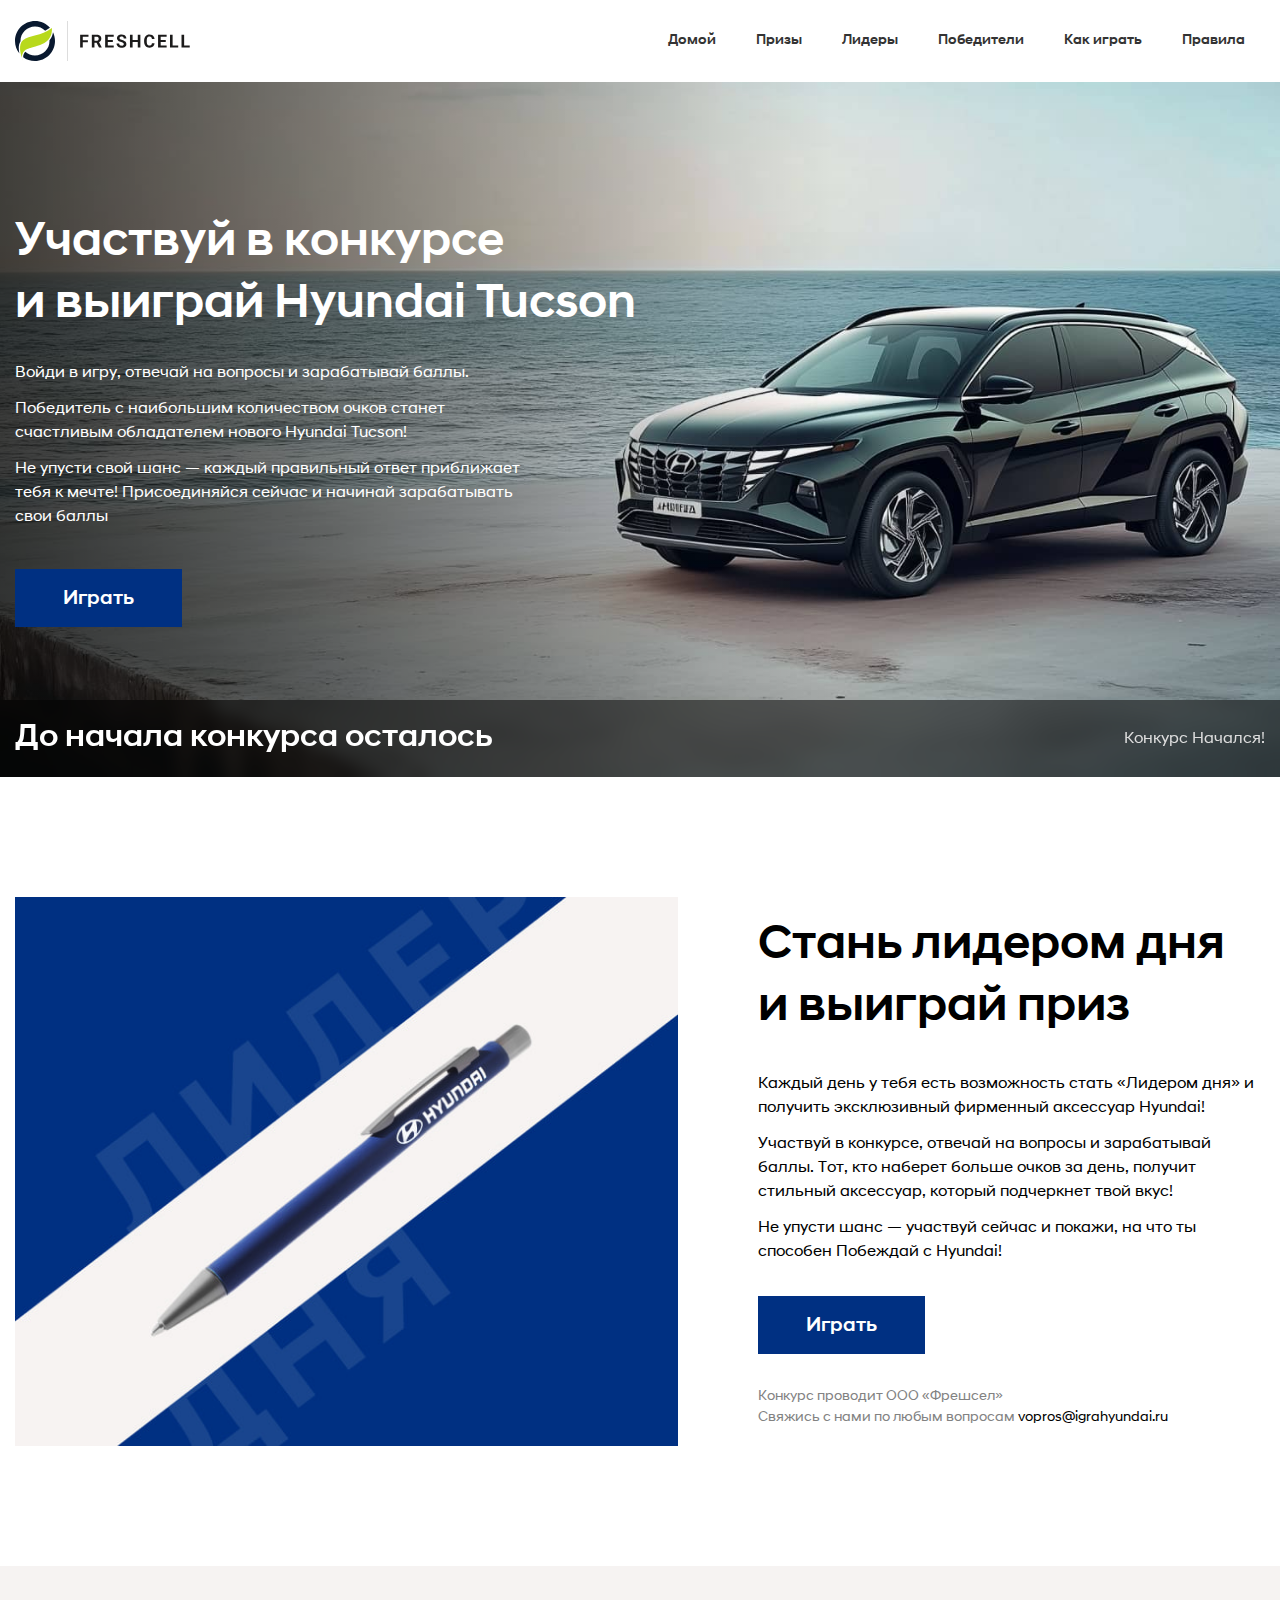
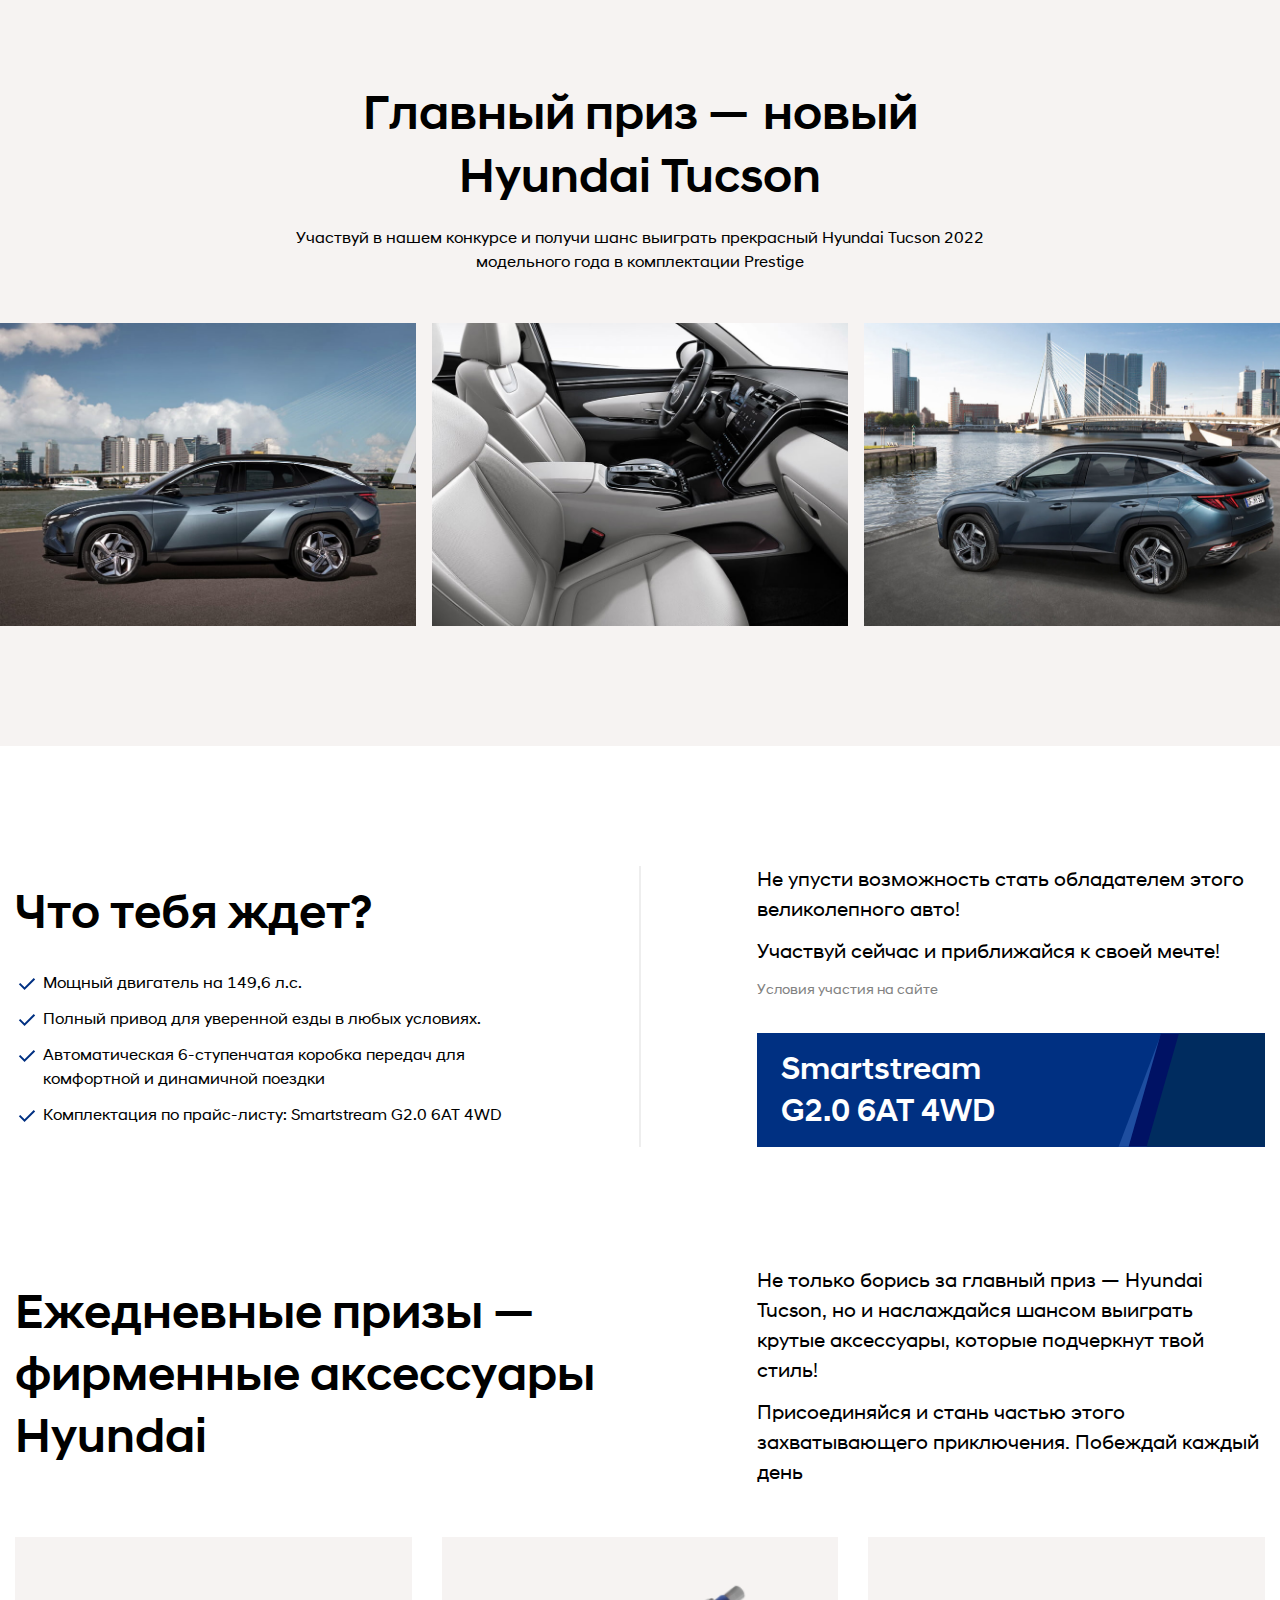
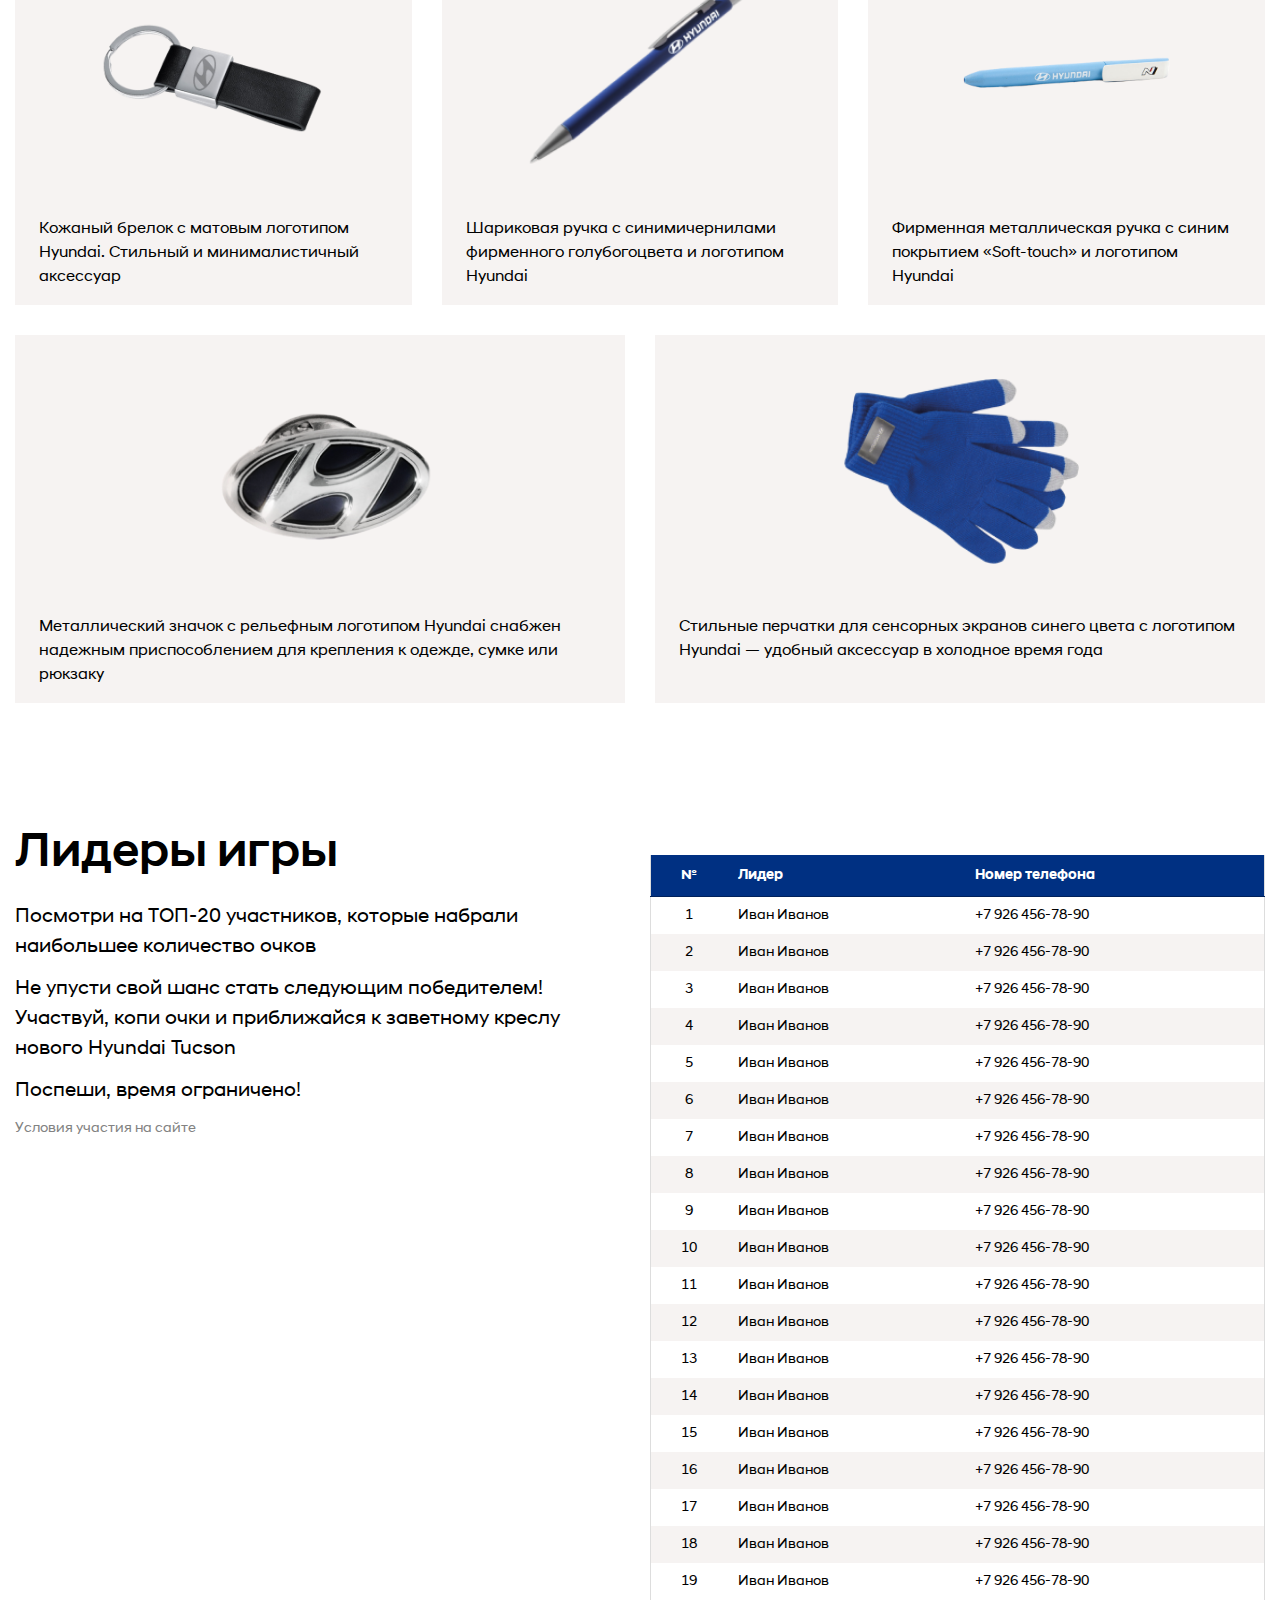
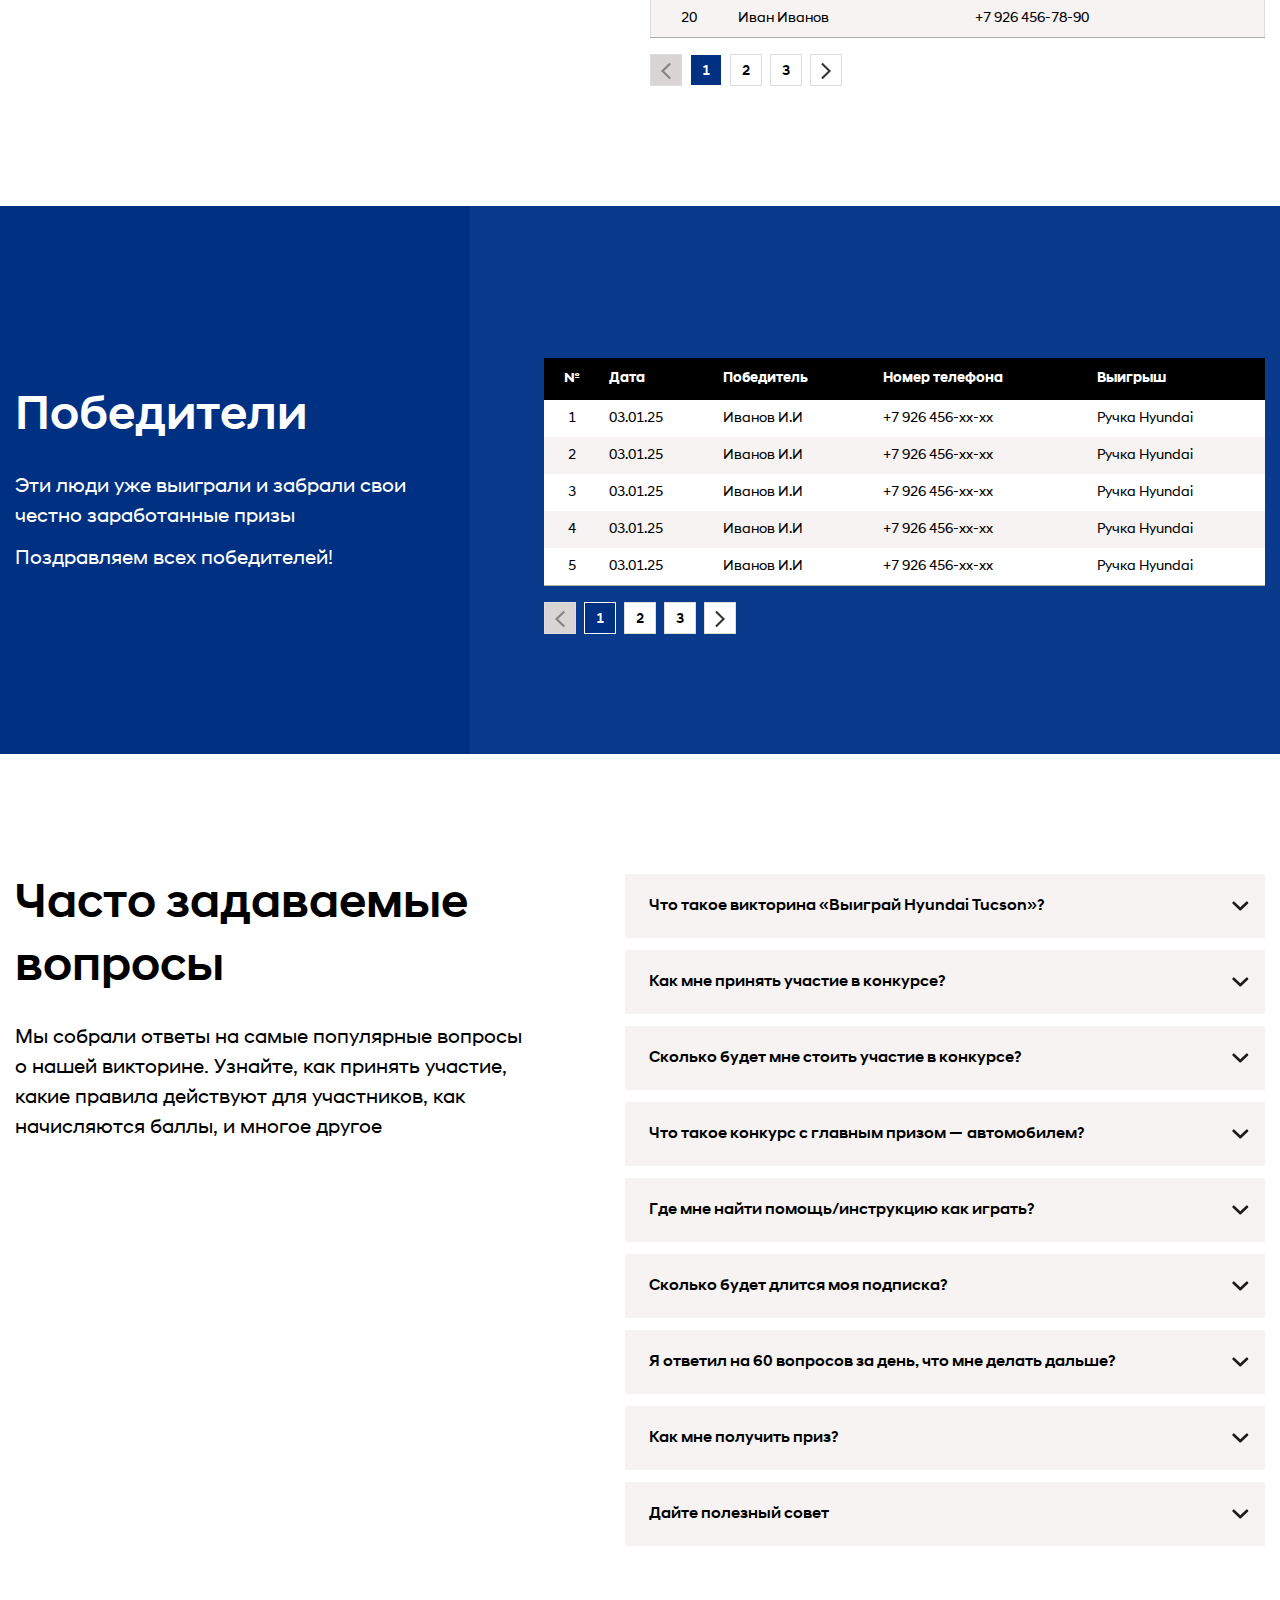
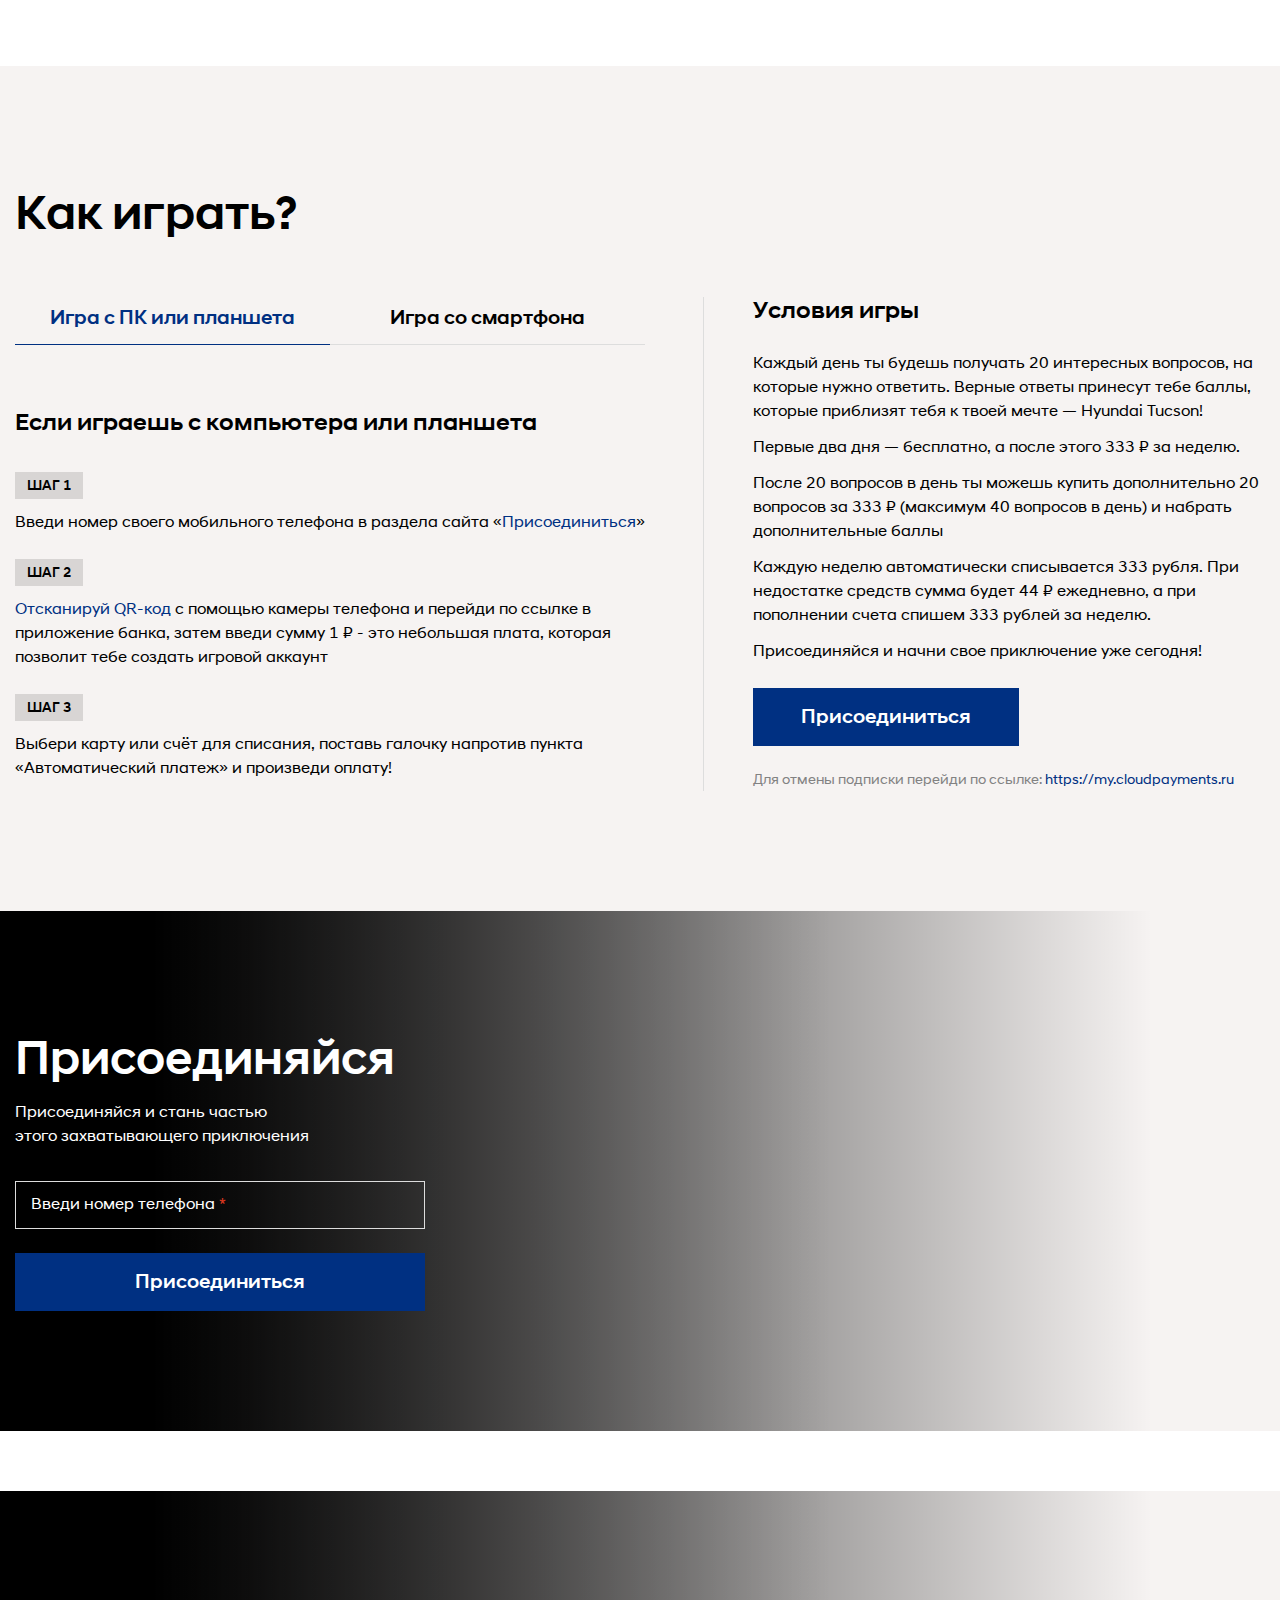
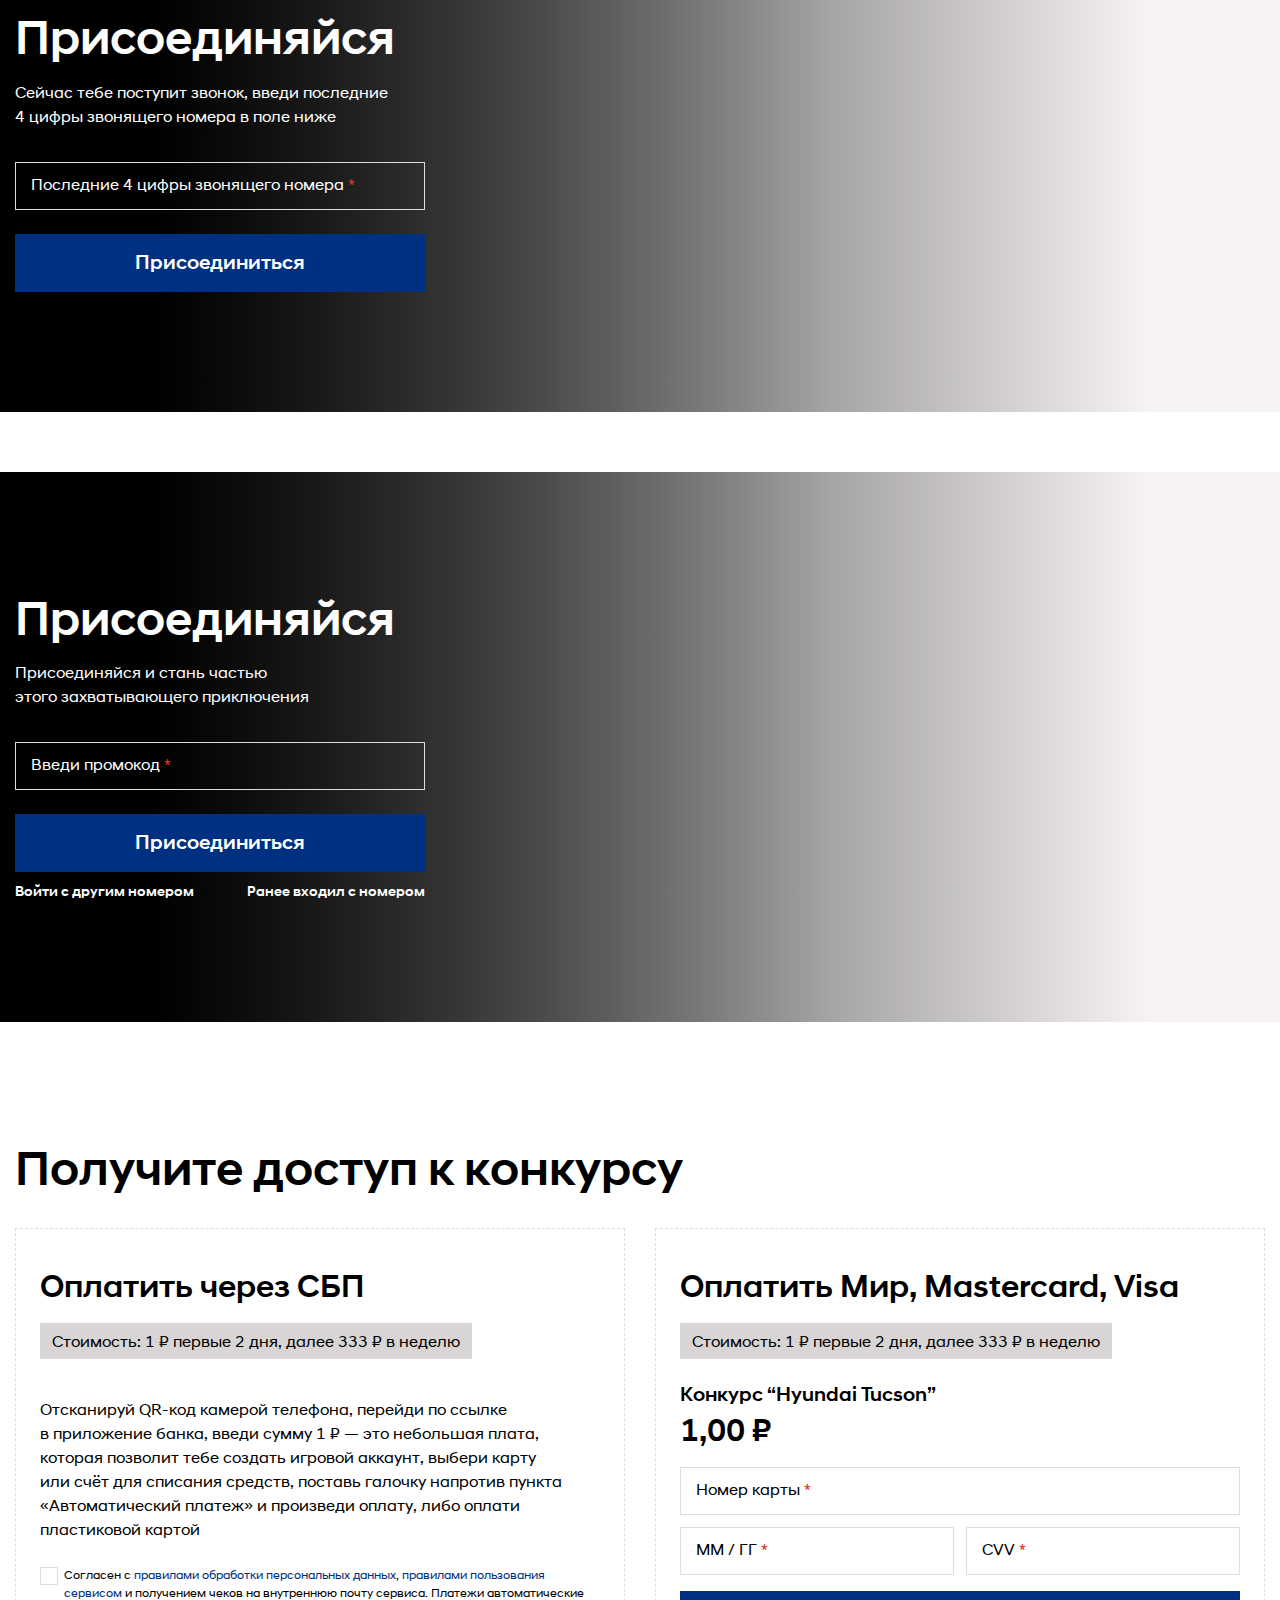
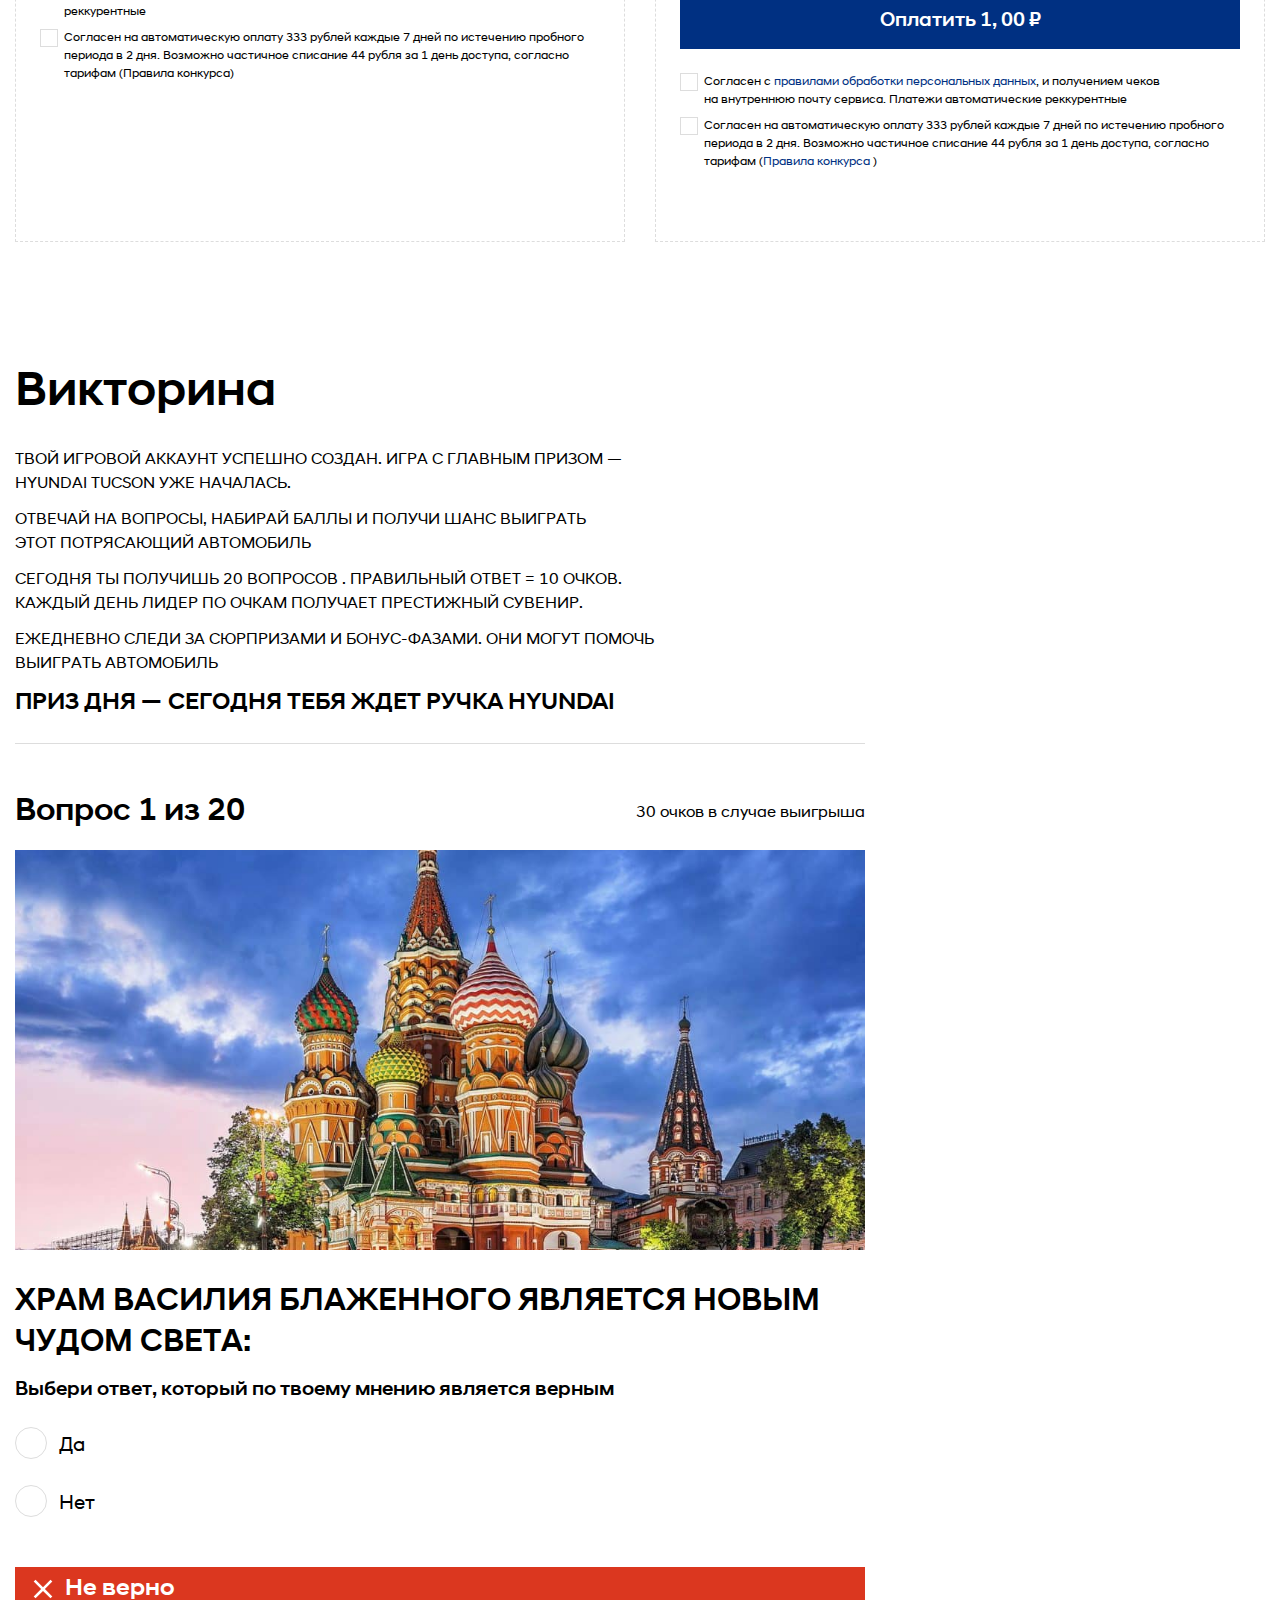
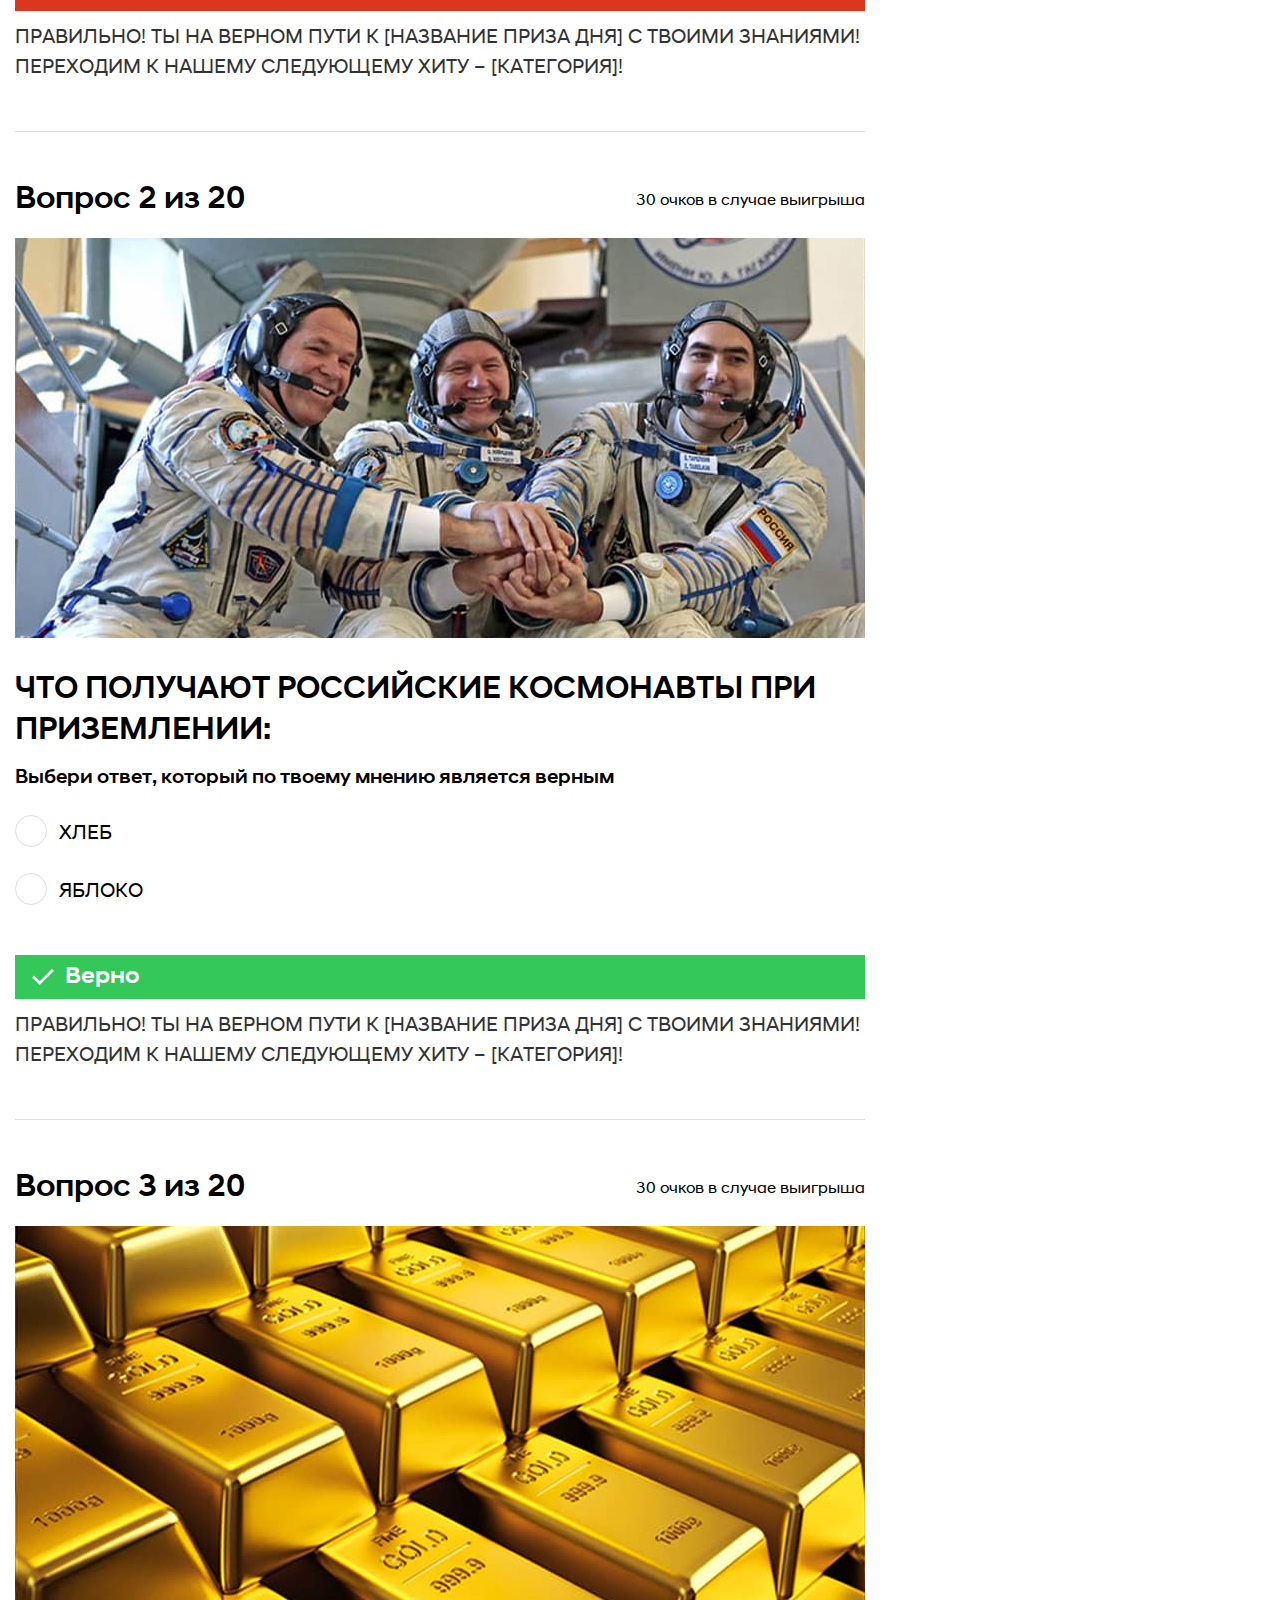
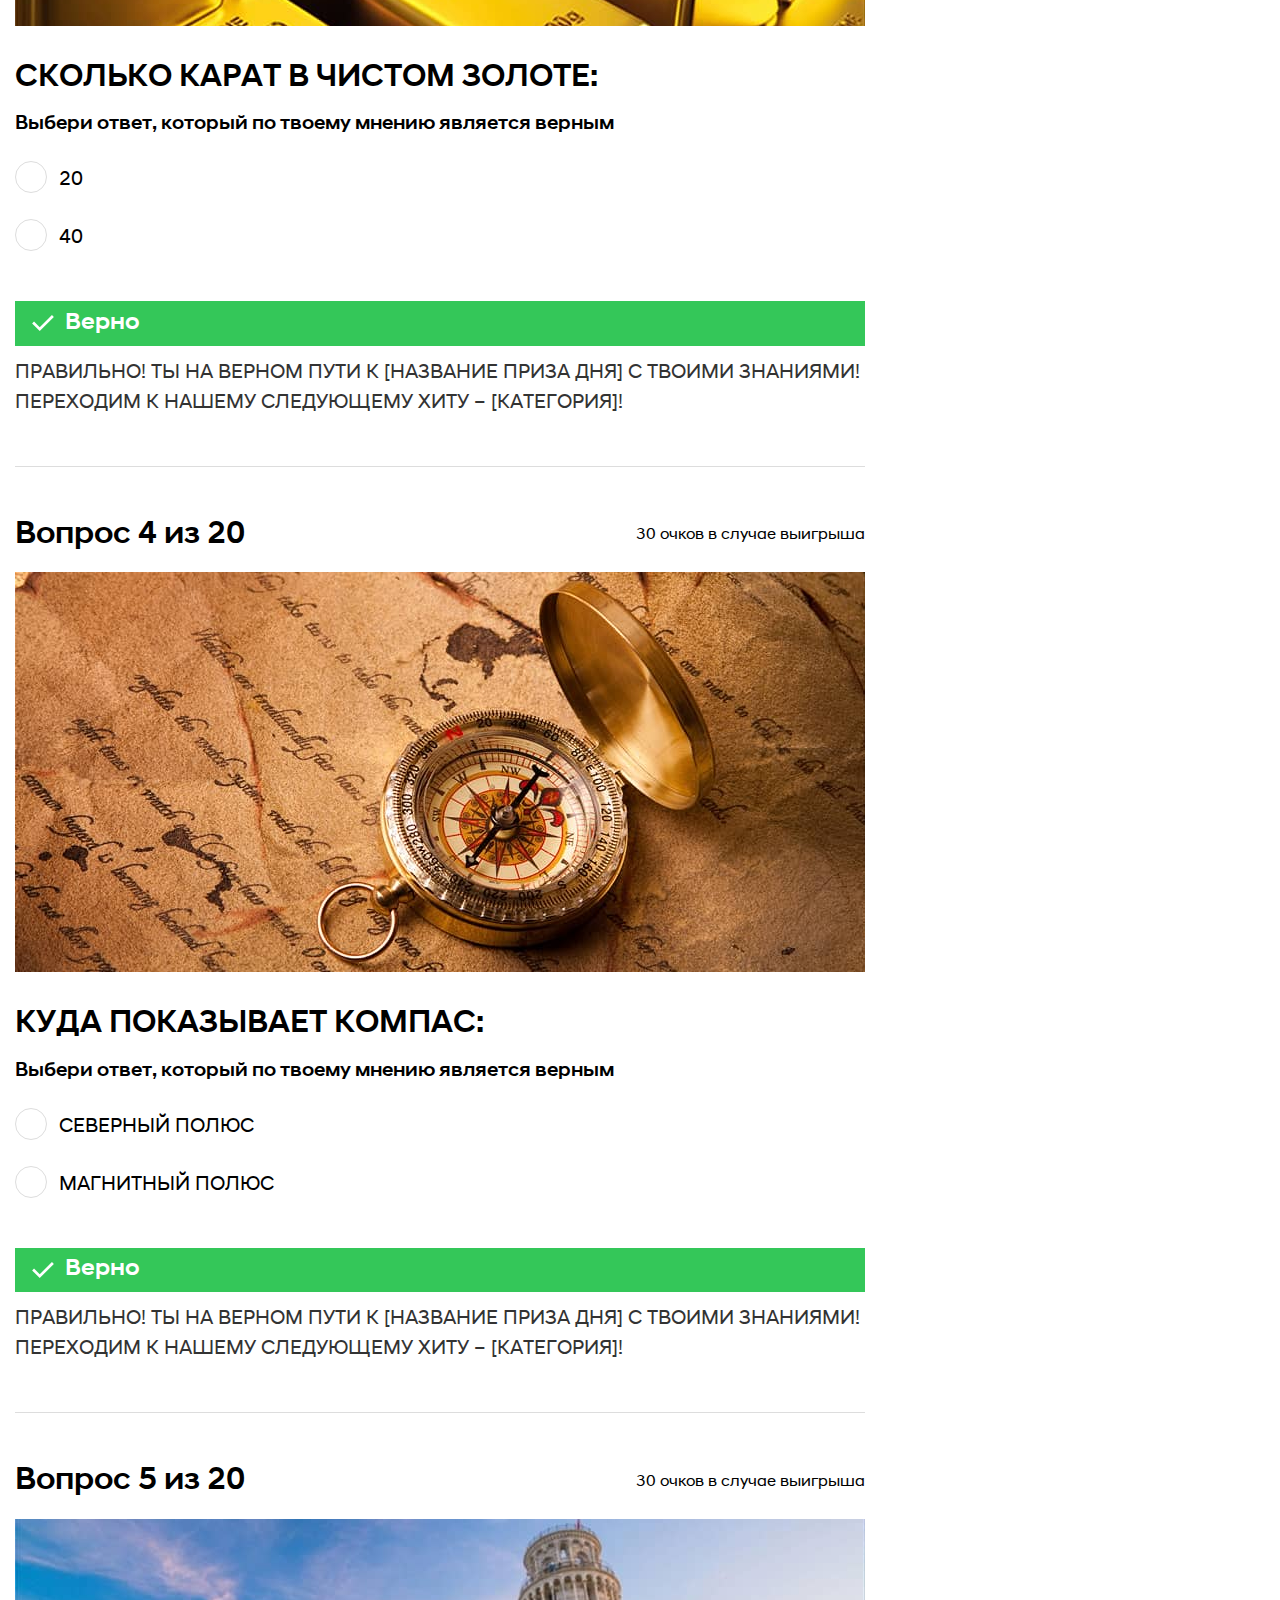
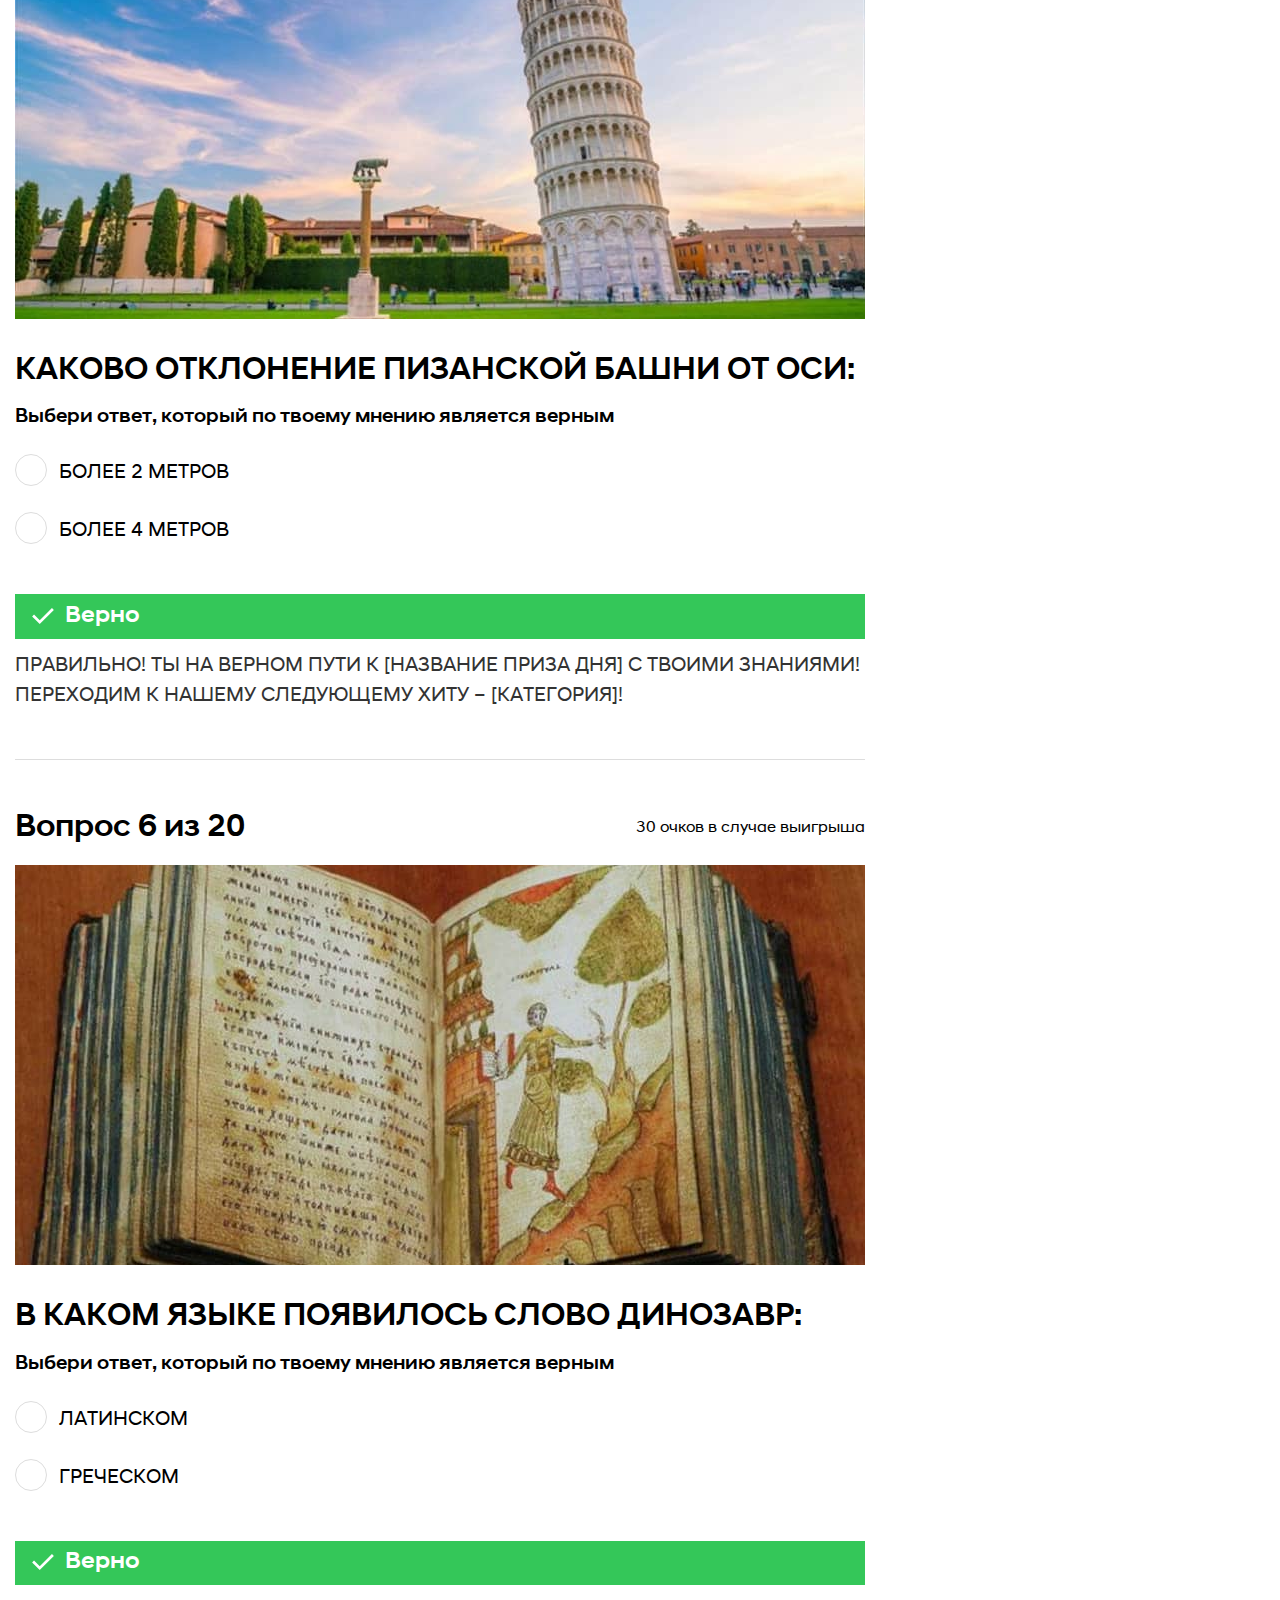
==== commit 88034840: "main fix" ====
--- a/index.html
+++ b/index.html
@@ -683,7 +683,7 @@
                             <li>Бесплатный период: 2 дня</li>
                             <li>Подписка на неделю: 333 рубля</li>
                             <li>Количество вопросов в день: 20</li>
-                            <li>Срок проведения: до 23:59:59 ч. 31.03.2025 г.</li>
+                            <li>Срок проведения: до 23:59:59 ч. по 6 мая 2025 года.</li>
                             <li>Больше всех балловза день: приз фирменный аксессуар Hyundai</li>
                             <li>Больше всех баллов за конкурс: приз Hyundai Tucson</li>
                             <li>Кроме того, ты так же будешь собирать очки по мере игры:</li>
@@ -704,7 +704,7 @@
                     </div>
                 </div>
                 <div class="ddown">
-                    <button class="ddown-btn">Как мне принять участиев конкурсе?</button>
+                    <button class="ddown-btn">Как мне принять участие в конкурсе?</button>
                     <div class="ddown-content">
                         <p>
                             Участвуй по ссылке <a href="#join" class="link">www.igrahyundai.ru/vxod</a>
@@ -725,8 +725,7 @@
                         </p>
                         <p>
                             Ты можешь оплатить по пластиковой (дебетовой или кредитной карте) или через систему быстрых
-                            платежей ЦБ России по ссылке <a href="www.igrahyundai.ru/oplata"
-                                class="link">www.igrahyundai.ru/oplata</a>
+                            платежей ЦБ России по ссылке <a href="#join" class="link">www.igrahyundai.ru/oplata</a>
                         </p>
                     </div>
                 </div>
@@ -747,7 +746,7 @@
                     <button class="ddown-btn">Где мне найти помощь/инструкцию как играть?</button>
                     <div class="ddown-content">
                         <p>
-                            Ты можешь ознакомиться с инструкцией по ссылке <a href="www.igrahyundai.ru/kak-igrat"
+                            Ты можешь ознакомиться с инструкцией по ссылке <a href="#how"
                                 class="link">www.igrahyundai.ru/kak-igrat</a>
                         </p>
                     </div>
@@ -1069,7 +1068,8 @@
                         </div>
                     </div>
                     <h4 class="false">Не верно</h4>
-                    <p class="answer">ПРАВИЛЬНО! ТЫ НА ВЕРНОМ ПУТИ К [НАЗВАНИЕ ПРИЗА ДНЯ] С ТВОИМИ ЗНАНИЯМИ! ПЕРЕХОДИМ К НАШЕМУ СЛЕДУЮЩЕМУ ХИТУ – [КАТЕГОРИЯ]!</p>
+                    <p class="answer">ПРАВИЛЬНО! ТЫ НА ВЕРНОМ ПУТИ К [НАЗВАНИЕ ПРИЗА ДНЯ] С ТВОИМИ ЗНАНИЯМИ! ПЕРЕХОДИМ К
+                        НАШЕМУ СЛЕДУЮЩЕМУ ХИТУ – [КАТЕГОРИЯ]!</p>
                 </div>
 
                 <div class="quiz-item">
@@ -1096,7 +1096,8 @@
                         </div>
                     </div>
                     <h4 class="true">Верно</h4>
-                    <p class="answer">ПРАВИЛЬНО! ТЫ НА ВЕРНОМ ПУТИ К [НАЗВАНИЕ ПРИЗА ДНЯ] С ТВОИМИ ЗНАНИЯМИ! ПЕРЕХОДИМ К НАШЕМУ СЛЕДУЮЩЕМУ ХИТУ – [КАТЕГОРИЯ]!</p>
+                    <p class="answer">ПРАВИЛЬНО! ТЫ НА ВЕРНОМ ПУТИ К [НАЗВАНИЕ ПРИЗА ДНЯ] С ТВОИМИ ЗНАНИЯМИ! ПЕРЕХОДИМ К
+                        НАШЕМУ СЛЕДУЮЩЕМУ ХИТУ – [КАТЕГОРИЯ]!</p>
                 </div>
 
                 <div class="quiz-item">
@@ -1123,7 +1124,8 @@
                         </div>
                     </div>
                     <h4 class="true">Верно</h4>
-                    <p class="answer">ПРАВИЛЬНО! ТЫ НА ВЕРНОМ ПУТИ К [НАЗВАНИЕ ПРИЗА ДНЯ] С ТВОИМИ ЗНАНИЯМИ! ПЕРЕХОДИМ К НАШЕМУ СЛЕДУЮЩЕМУ ХИТУ – [КАТЕГОРИЯ]!</p>
+                    <p class="answer">ПРАВИЛЬНО! ТЫ НА ВЕРНОМ ПУТИ К [НАЗВАНИЕ ПРИЗА ДНЯ] С ТВОИМИ ЗНАНИЯМИ! ПЕРЕХОДИМ К
+                        НАШЕМУ СЛЕДУЮЩЕМУ ХИТУ – [КАТЕГОРИЯ]!</p>
                 </div>
 
                 <div class="quiz-item">
@@ -1147,7 +1149,8 @@
                         </div>
                     </div>
                     <h4 class="true">Верно</h4>
-                    <p class="answer">ПРАВИЛЬНО! ТЫ НА ВЕРНОМ ПУТИ К [НАЗВАНИЕ ПРИЗА ДНЯ] С ТВОИМИ ЗНАНИЯМИ! ПЕРЕХОДИМ К НАШЕМУ СЛЕДУЮЩЕМУ ХИТУ – [КАТЕГОРИЯ]!</p>
+                    <p class="answer">ПРАВИЛЬНО! ТЫ НА ВЕРНОМ ПУТИ К [НАЗВАНИЕ ПРИЗА ДНЯ] С ТВОИМИ ЗНАНИЯМИ! ПЕРЕХОДИМ К
+                        НАШЕМУ СЛЕДУЮЩЕМУ ХИТУ – [КАТЕГОРИЯ]!</p>
                 </div>
                 <div class="quiz-item">
                     <div class="quiz-head fx-ac fx-jb">
@@ -1170,7 +1173,8 @@
                         </div>
                     </div>
                     <h4 class="true">Верно</h4>
-                    <p class="answer">ПРАВИЛЬНО! ТЫ НА ВЕРНОМ ПУТИ К [НАЗВАНИЕ ПРИЗА ДНЯ] С ТВОИМИ ЗНАНИЯМИ! ПЕРЕХОДИМ К НАШЕМУ СЛЕДУЮЩЕМУ ХИТУ – [КАТЕГОРИЯ]!</p>
+                    <p class="answer">ПРАВИЛЬНО! ТЫ НА ВЕРНОМ ПУТИ К [НАЗВАНИЕ ПРИЗА ДНЯ] С ТВОИМИ ЗНАНИЯМИ! ПЕРЕХОДИМ К
+                        НАШЕМУ СЛЕДУЮЩЕМУ ХИТУ – [КАТЕГОРИЯ]!</p>
                 </div>
                 <div class="quiz-item">
                     <div class="quiz-head fx-ac fx-jb">
@@ -1193,7 +1197,8 @@
                         </div>
                     </div>
                     <h4 class="true">Верно</h4>
-                    <p class="answer">ПРАВИЛЬНО! ТЫ НА ВЕРНОМ ПУТИ К [НАЗВАНИЕ ПРИЗА ДНЯ] С ТВОИМИ ЗНАНИЯМИ! ПЕРЕХОДИМ К НАШЕМУ СЛЕДУЮЩЕМУ ХИТУ – [КАТЕГОРИЯ]!</p>
+                    <p class="answer">ПРАВИЛЬНО! ТЫ НА ВЕРНОМ ПУТИ К [НАЗВАНИЕ ПРИЗА ДНЯ] С ТВОИМИ ЗНАНИЯМИ! ПЕРЕХОДИМ К
+                        НАШЕМУ СЛЕДУЮЩЕМУ ХИТУ – [КАТЕГОРИЯ]!</p>
                 </div>
                 <div class="quiz-item">
                     <div class="quiz-head fx-ac fx-jb">
@@ -1216,7 +1221,8 @@
                         </div>
                     </div>
                     <h4 class="true">Верно</h4>
-                    <p class="answer">ПРАВИЛЬНО! ТЫ НА ВЕРНОМ ПУТИ К [НАЗВАНИЕ ПРИЗА ДНЯ] С ТВОИМИ ЗНАНИЯМИ! ПЕРЕХОДИМ К НАШЕМУ СЛЕДУЮЩЕМУ ХИТУ – [КАТЕГОРИЯ]!</p>
+                    <p class="answer">ПРАВИЛЬНО! ТЫ НА ВЕРНОМ ПУТИ К [НАЗВАНИЕ ПРИЗА ДНЯ] С ТВОИМИ ЗНАНИЯМИ! ПЕРЕХОДИМ К
+                        НАШЕМУ СЛЕДУЮЩЕМУ ХИТУ – [КАТЕГОРИЯ]!</p>
                 </div>
                 <div class="quiz-item">
                     <div class="quiz-head fx-ac fx-jb">
@@ -1239,7 +1245,8 @@
                         </div>
                     </div>
                     <h4 class="true">Верно</h4>
-                    <p class="answer">ПРАВИЛЬНО! ТЫ НА ВЕРНОМ ПУТИ К [НАЗВАНИЕ ПРИЗА ДНЯ] С ТВОИМИ ЗНАНИЯМИ! ПЕРЕХОДИМ К НАШЕМУ СЛЕДУЮЩЕМУ ХИТУ – [КАТЕГОРИЯ]!</p>
+                    <p class="answer">ПРАВИЛЬНО! ТЫ НА ВЕРНОМ ПУТИ К [НАЗВАНИЕ ПРИЗА ДНЯ] С ТВОИМИ ЗНАНИЯМИ! ПЕРЕХОДИМ К
+                        НАШЕМУ СЛЕДУЮЩЕМУ ХИТУ – [КАТЕГОРИЯ]!</p>
                 </div>
                 <div class="quiz-item">
                     <div class="quiz-head fx-ac fx-jb">
@@ -1262,7 +1269,8 @@
                         </div>
                     </div>
                     <h4 class="true">Верно</h4>
-                    <p class="answer">ПРАВИЛЬНО! ТЫ НА ВЕРНОМ ПУТИ К [НАЗВАНИЕ ПРИЗА ДНЯ] С ТВОИМИ ЗНАНИЯМИ! ПЕРЕХОДИМ К НАШЕМУ СЛЕДУЮЩЕМУ ХИТУ – [КАТЕГОРИЯ]!</p>
+                    <p class="answer">ПРАВИЛЬНО! ТЫ НА ВЕРНОМ ПУТИ К [НАЗВАНИЕ ПРИЗА ДНЯ] С ТВОИМИ ЗНАНИЯМИ! ПЕРЕХОДИМ К
+                        НАШЕМУ СЛЕДУЮЩЕМУ ХИТУ – [КАТЕГОРИЯ]!</p>
                 </div>
                 <div class="quiz-item">
                     <div class="quiz-head fx-ac fx-jb">
@@ -1285,7 +1293,8 @@
                         </div>
                     </div>
                     <h4 class="true">Верно</h4>
-                    <p class="answer">ПРАВИЛЬНО! ТЫ НА ВЕРНОМ ПУТИ К [НАЗВАНИЕ ПРИЗА ДНЯ] С ТВОИМИ ЗНАНИЯМИ! ПЕРЕХОДИМ К НАШЕМУ СЛЕДУЮЩЕМУ ХИТУ – [КАТЕГОРИЯ]!</p>
+                    <p class="answer">ПРАВИЛЬНО! ТЫ НА ВЕРНОМ ПУТИ К [НАЗВАНИЕ ПРИЗА ДНЯ] С ТВОИМИ ЗНАНИЯМИ! ПЕРЕХОДИМ К
+                        НАШЕМУ СЛЕДУЮЩЕМУ ХИТУ – [КАТЕГОРИЯ]!</p>
                 </div>
                 <div class="quiz-item">
                     <div class="quiz-head fx-ac fx-jb">
@@ -1308,7 +1317,8 @@
                         </div>
                     </div>
                     <h4 class="true">Верно</h4>
-                    <p class="answer">ПРАВИЛЬНО! ТЫ НА ВЕРНОМ ПУТИ К [НАЗВАНИЕ ПРИЗА ДНЯ] С ТВОИМИ ЗНАНИЯМИ! ПЕРЕХОДИМ К НАШЕМУ СЛЕДУЮЩЕМУ ХИТУ – [КАТЕГОРИЯ]!</p>
+                    <p class="answer">ПРАВИЛЬНО! ТЫ НА ВЕРНОМ ПУТИ К [НАЗВАНИЕ ПРИЗА ДНЯ] С ТВОИМИ ЗНАНИЯМИ! ПЕРЕХОДИМ К
+                        НАШЕМУ СЛЕДУЮЩЕМУ ХИТУ – [КАТЕГОРИЯ]!</p>
                 </div>
                 <div class="quiz-item">
                     <div class="quiz-head fx-ac fx-jb">
@@ -1331,7 +1341,8 @@
                         </div>
                     </div>
                     <h4 class="true">Верно</h4>
-                    <p class="answer">ПРАВИЛЬНО! ТЫ НА ВЕРНОМ ПУТИ К [НАЗВАНИЕ ПРИЗА ДНЯ] С ТВОИМИ ЗНАНИЯМИ! ПЕРЕХОДИМ К НАШЕМУ СЛЕДУЮЩЕМУ ХИТУ – [КАТЕГОРИЯ]!</p>
+                    <p class="answer">ПРАВИЛЬНО! ТЫ НА ВЕРНОМ ПУТИ К [НАЗВАНИЕ ПРИЗА ДНЯ] С ТВОИМИ ЗНАНИЯМИ! ПЕРЕХОДИМ К
+                        НАШЕМУ СЛЕДУЮЩЕМУ ХИТУ – [КАТЕГОРИЯ]!</p>
                 </div>
                 <div class="quiz-item">
                     <div class="quiz-head fx-ac fx-jb">
@@ -1354,7 +1365,8 @@
                         </div>
                     </div>
                     <h4 class="true">Верно</h4>
-                    <p class="answer">ПРАВИЛЬНО! ТЫ НА ВЕРНОМ ПУТИ К [НАЗВАНИЕ ПРИЗА ДНЯ] С ТВОИМИ ЗНАНИЯМИ! ПЕРЕХОДИМ К НАШЕМУ СЛЕДУЮЩЕМУ ХИТУ – [КАТЕГОРИЯ]!</p>
+                    <p class="answer">ПРАВИЛЬНО! ТЫ НА ВЕРНОМ ПУТИ К [НАЗВАНИЕ ПРИЗА ДНЯ] С ТВОИМИ ЗНАНИЯМИ! ПЕРЕХОДИМ К
+                        НАШЕМУ СЛЕДУЮЩЕМУ ХИТУ – [КАТЕГОРИЯ]!</p>
                 </div>
                 <div class="quiz-item">
                     <div class="quiz-head fx-ac fx-jb">
@@ -1377,7 +1389,8 @@
                         </div>
                     </div>
                     <h4 class="true">Верно</h4>
-                    <p class="answer">ПРАВИЛЬНО! ТЫ НА ВЕРНОМ ПУТИ К [НАЗВАНИЕ ПРИЗА ДНЯ] С ТВОИМИ ЗНАНИЯМИ! ПЕРЕХОДИМ К НАШЕМУ СЛЕДУЮЩЕМУ ХИТУ – [КАТЕГОРИЯ]!</p>
+                    <p class="answer">ПРАВИЛЬНО! ТЫ НА ВЕРНОМ ПУТИ К [НАЗВАНИЕ ПРИЗА ДНЯ] С ТВОИМИ ЗНАНИЯМИ! ПЕРЕХОДИМ К
+                        НАШЕМУ СЛЕДУЮЩЕМУ ХИТУ – [КАТЕГОРИЯ]!</p>
                 </div>
                 <div class="quiz-item">
                     <div class="quiz-head fx-ac fx-jb">
@@ -1400,7 +1413,8 @@
                         </div>
                     </div>
                     <h4 class="true">Верно</h4>
-                    <p class="answer">ПРАВИЛЬНО! ТЫ НА ВЕРНОМ ПУТИ К [НАЗВАНИЕ ПРИЗА ДНЯ] С ТВОИМИ ЗНАНИЯМИ! ПЕРЕХОДИМ К НАШЕМУ СЛЕДУЮЩЕМУ ХИТУ – [КАТЕГОРИЯ]!</p>
+                    <p class="answer">ПРАВИЛЬНО! ТЫ НА ВЕРНОМ ПУТИ К [НАЗВАНИЕ ПРИЗА ДНЯ] С ТВОИМИ ЗНАНИЯМИ! ПЕРЕХОДИМ К
+                        НАШЕМУ СЛЕДУЮЩЕМУ ХИТУ – [КАТЕГОРИЯ]!</p>
                 </div>
                 <div class="quiz-item">
                     <div class="quiz-head fx-ac fx-jb">
@@ -1423,7 +1437,8 @@
                         </div>
                     </div>
                     <h4 class="true">Верно</h4>
-                    <p class="answer">ПРАВИЛЬНО! ТЫ НА ВЕРНОМ ПУТИ К [НАЗВАНИЕ ПРИЗА ДНЯ] С ТВОИМИ ЗНАНИЯМИ! ПЕРЕХОДИМ К НАШЕМУ СЛЕДУЮЩЕМУ ХИТУ – [КАТЕГОРИЯ]!</p>
+                    <p class="answer">ПРАВИЛЬНО! ТЫ НА ВЕРНОМ ПУТИ К [НАЗВАНИЕ ПРИЗА ДНЯ] С ТВОИМИ ЗНАНИЯМИ! ПЕРЕХОДИМ К
+                        НАШЕМУ СЛЕДУЮЩЕМУ ХИТУ – [КАТЕГОРИЯ]!</p>
                 </div>
                 <div class="quiz-item">
                     <div class="quiz-head fx-ac fx-jb">
@@ -1446,7 +1461,8 @@
                         </div>
                     </div>
                     <h4 class="true">Верно</h4>
-                    <p class="answer">ПРАВИЛЬНО! ТЫ НА ВЕРНОМ ПУТИ К [НАЗВАНИЕ ПРИЗА ДНЯ] С ТВОИМИ ЗНАНИЯМИ! ПЕРЕХОДИМ К НАШЕМУ СЛЕДУЮЩЕМУ ХИТУ – [КАТЕГОРИЯ]!</p>
+                    <p class="answer">ПРАВИЛЬНО! ТЫ НА ВЕРНОМ ПУТИ К [НАЗВАНИЕ ПРИЗА ДНЯ] С ТВОИМИ ЗНАНИЯМИ! ПЕРЕХОДИМ К
+                        НАШЕМУ СЛЕДУЮЩЕМУ ХИТУ – [КАТЕГОРИЯ]!</p>
                 </div>
                 <div class="quiz-item">
                     <div class="quiz-head fx-ac fx-jb">
@@ -1469,7 +1485,8 @@
                         </div>
                     </div>
                     <h4 class="true">Верно</h4>
-                    <p class="answer">ПРАВИЛЬНО! ТЫ НА ВЕРНОМ ПУТИ К [НАЗВАНИЕ ПРИЗА ДНЯ] С ТВОИМИ ЗНАНИЯМИ! ПЕРЕХОДИМ К НАШЕМУ СЛЕДУЮЩЕМУ ХИТУ – [КАТЕГОРИЯ]!</p>
+                    <p class="answer">ПРАВИЛЬНО! ТЫ НА ВЕРНОМ ПУТИ К [НАЗВАНИЕ ПРИЗА ДНЯ] С ТВОИМИ ЗНАНИЯМИ! ПЕРЕХОДИМ К
+                        НАШЕМУ СЛЕДУЮЩЕМУ ХИТУ – [КАТЕГОРИЯ]!</p>
                 </div>
                 <div class="quiz-item">
                     <div class="quiz-head fx-ac fx-jb">
@@ -1492,7 +1509,8 @@
                         </div>
                     </div>
                     <h4 class="true">Верно</h4>
-                    <p class="answer">ПРАВИЛЬНО! ТЫ НА ВЕРНОМ ПУТИ К [НАЗВАНИЕ ПРИЗА ДНЯ] С ТВОИМИ ЗНАНИЯМИ! ПЕРЕХОДИМ К НАШЕМУ СЛЕДУЮЩЕМУ ХИТУ – [КАТЕГОРИЯ]!</p>
+                    <p class="answer">ПРАВИЛЬНО! ТЫ НА ВЕРНОМ ПУТИ К [НАЗВАНИЕ ПРИЗА ДНЯ] С ТВОИМИ ЗНАНИЯМИ! ПЕРЕХОДИМ К
+                        НАШЕМУ СЛЕДУЮЩЕМУ ХИТУ – [КАТЕГОРИЯ]!</p>
                 </div>
                 <div class="quiz-item">
                     <div class="quiz-head fx-ac fx-jb">
@@ -1515,7 +1533,8 @@
                         </div>
                     </div>
                     <h4 class="true">Верно</h4>
-                    <p class="answer">ПРАВИЛЬНО! ТЫ НА ВЕРНОМ ПУТИ К [НАЗВАНИЕ ПРИЗА ДНЯ] С ТВОИМИ ЗНАНИЯМИ! ПЕРЕХОДИМ К НАШЕМУ СЛЕДУЮЩЕМУ ХИТУ – [КАТЕГОРИЯ]!</p>
+                    <p class="answer">ПРАВИЛЬНО! ТЫ НА ВЕРНОМ ПУТИ К [НАЗВАНИЕ ПРИЗА ДНЯ] С ТВОИМИ ЗНАНИЯМИ! ПЕРЕХОДИМ К
+                        НАШЕМУ СЛЕДУЮЩЕМУ ХИТУ – [КАТЕГОРИЯ]!</p>
                 </div>
 
             </div>
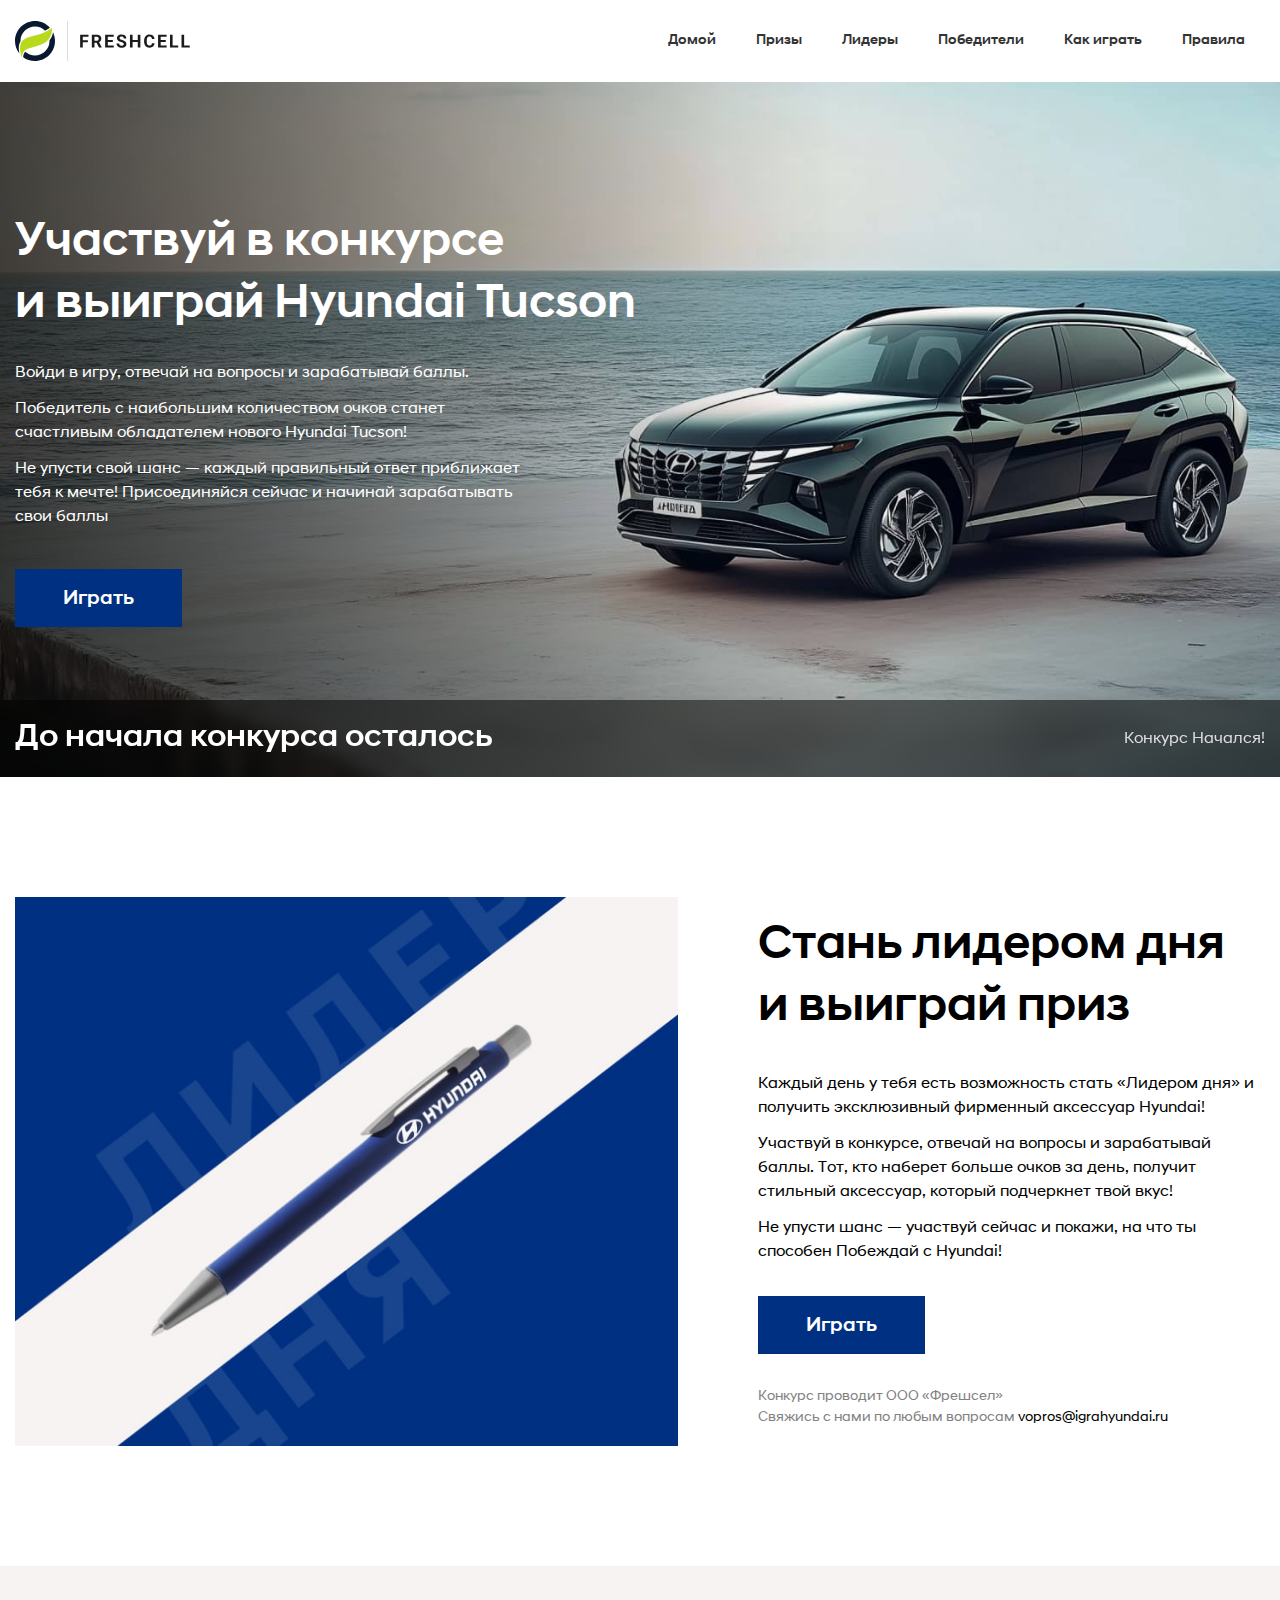
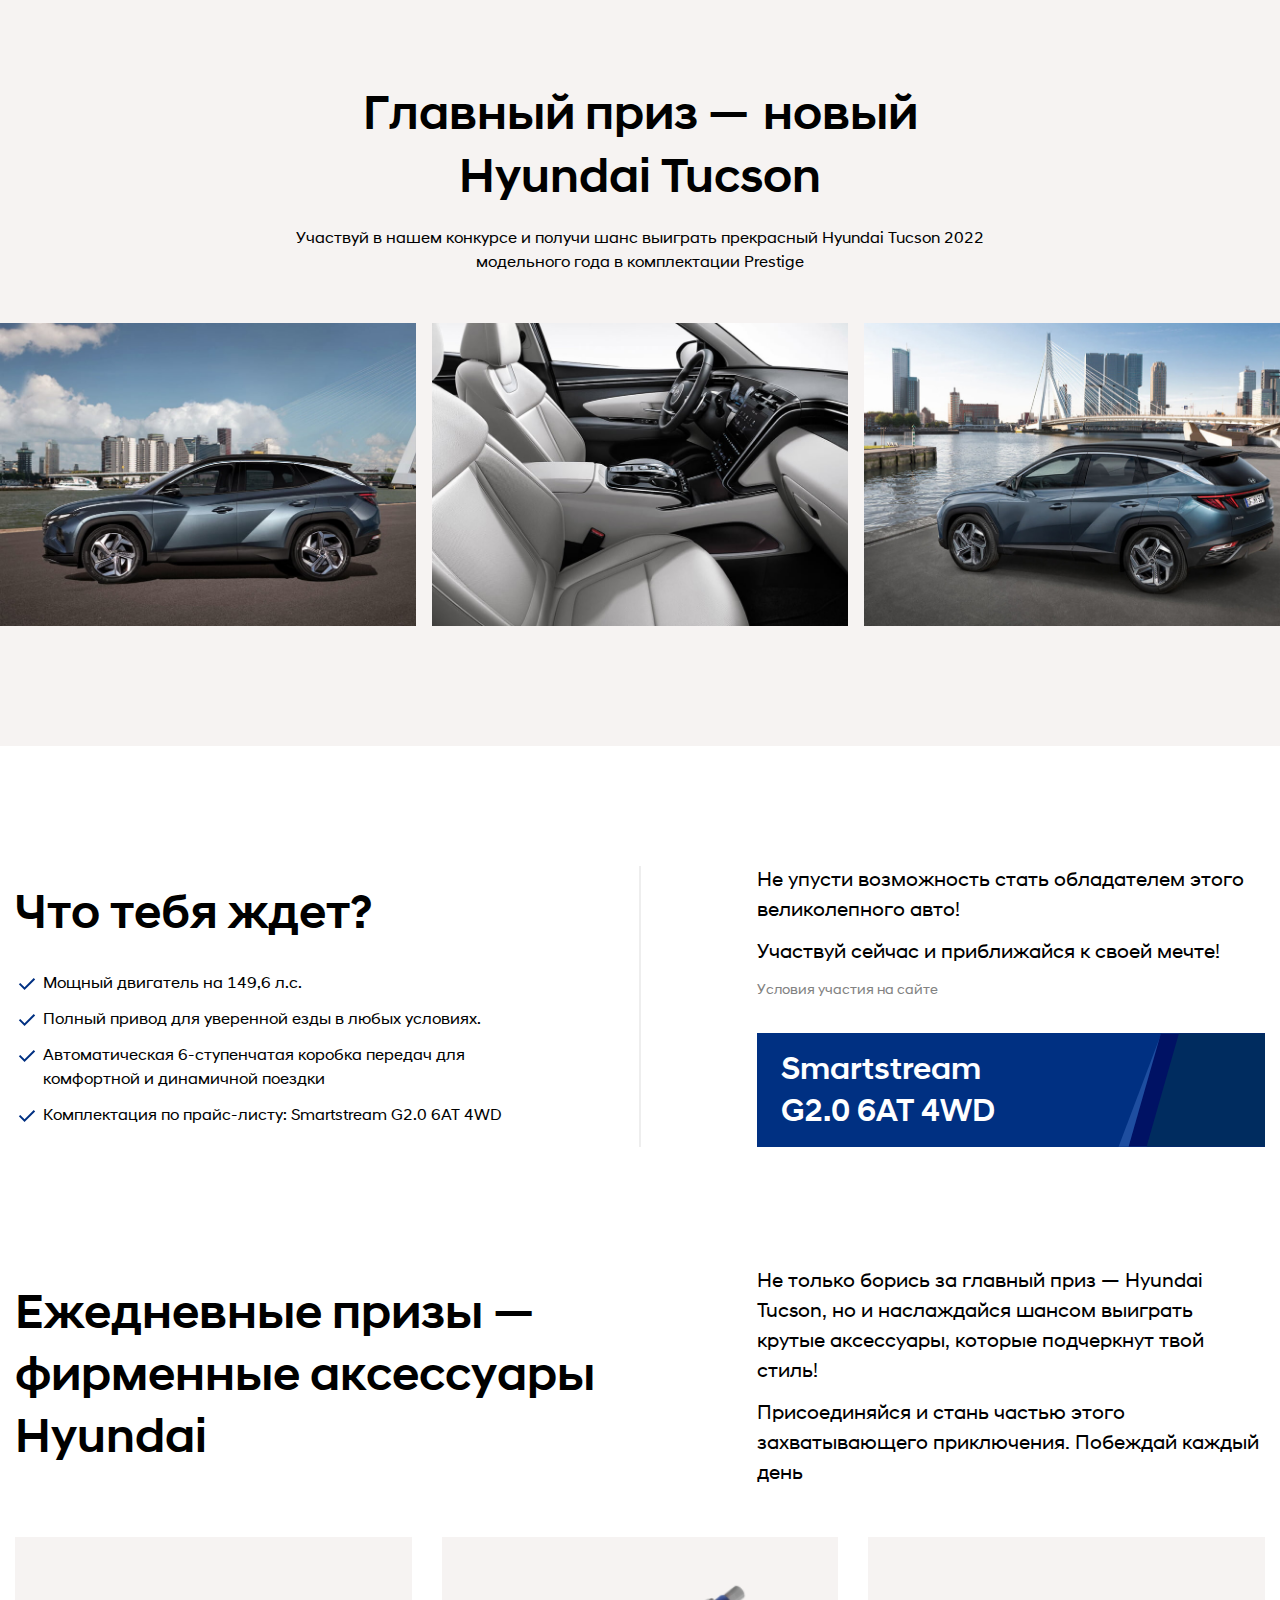
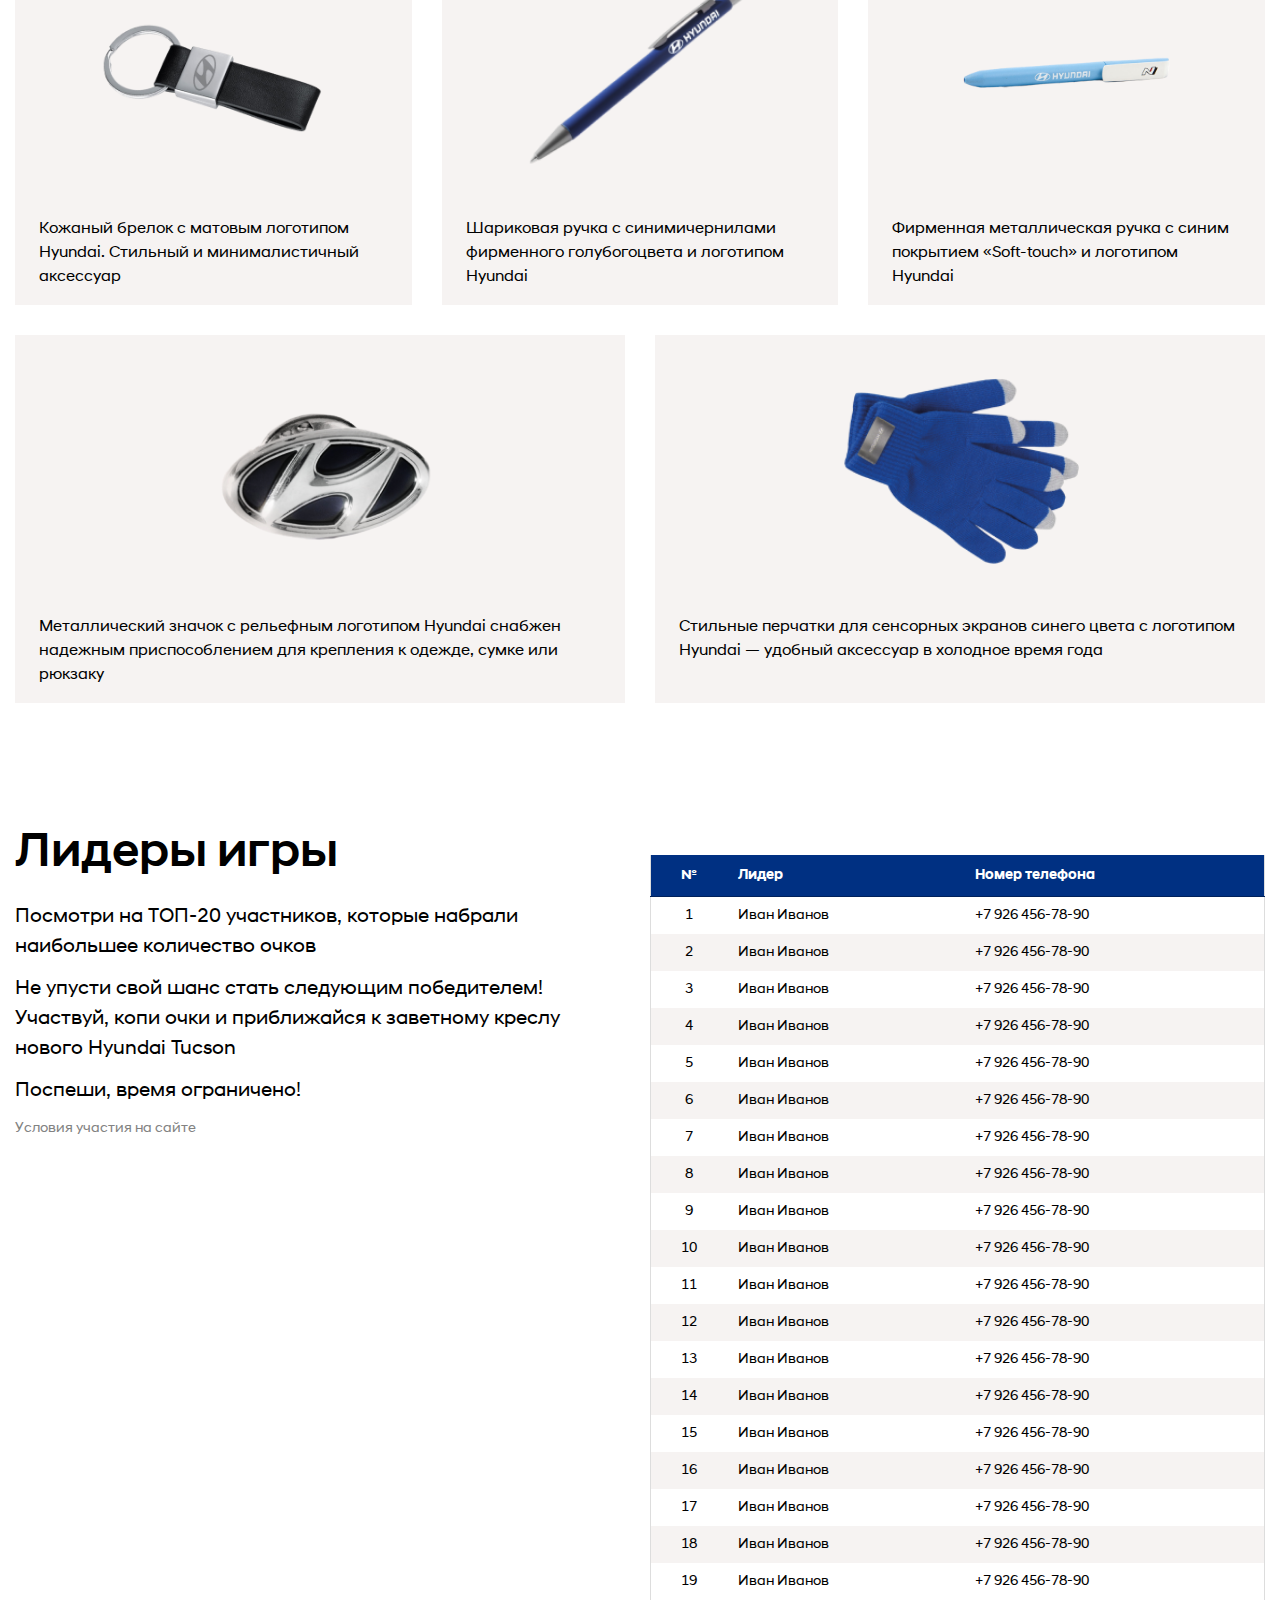
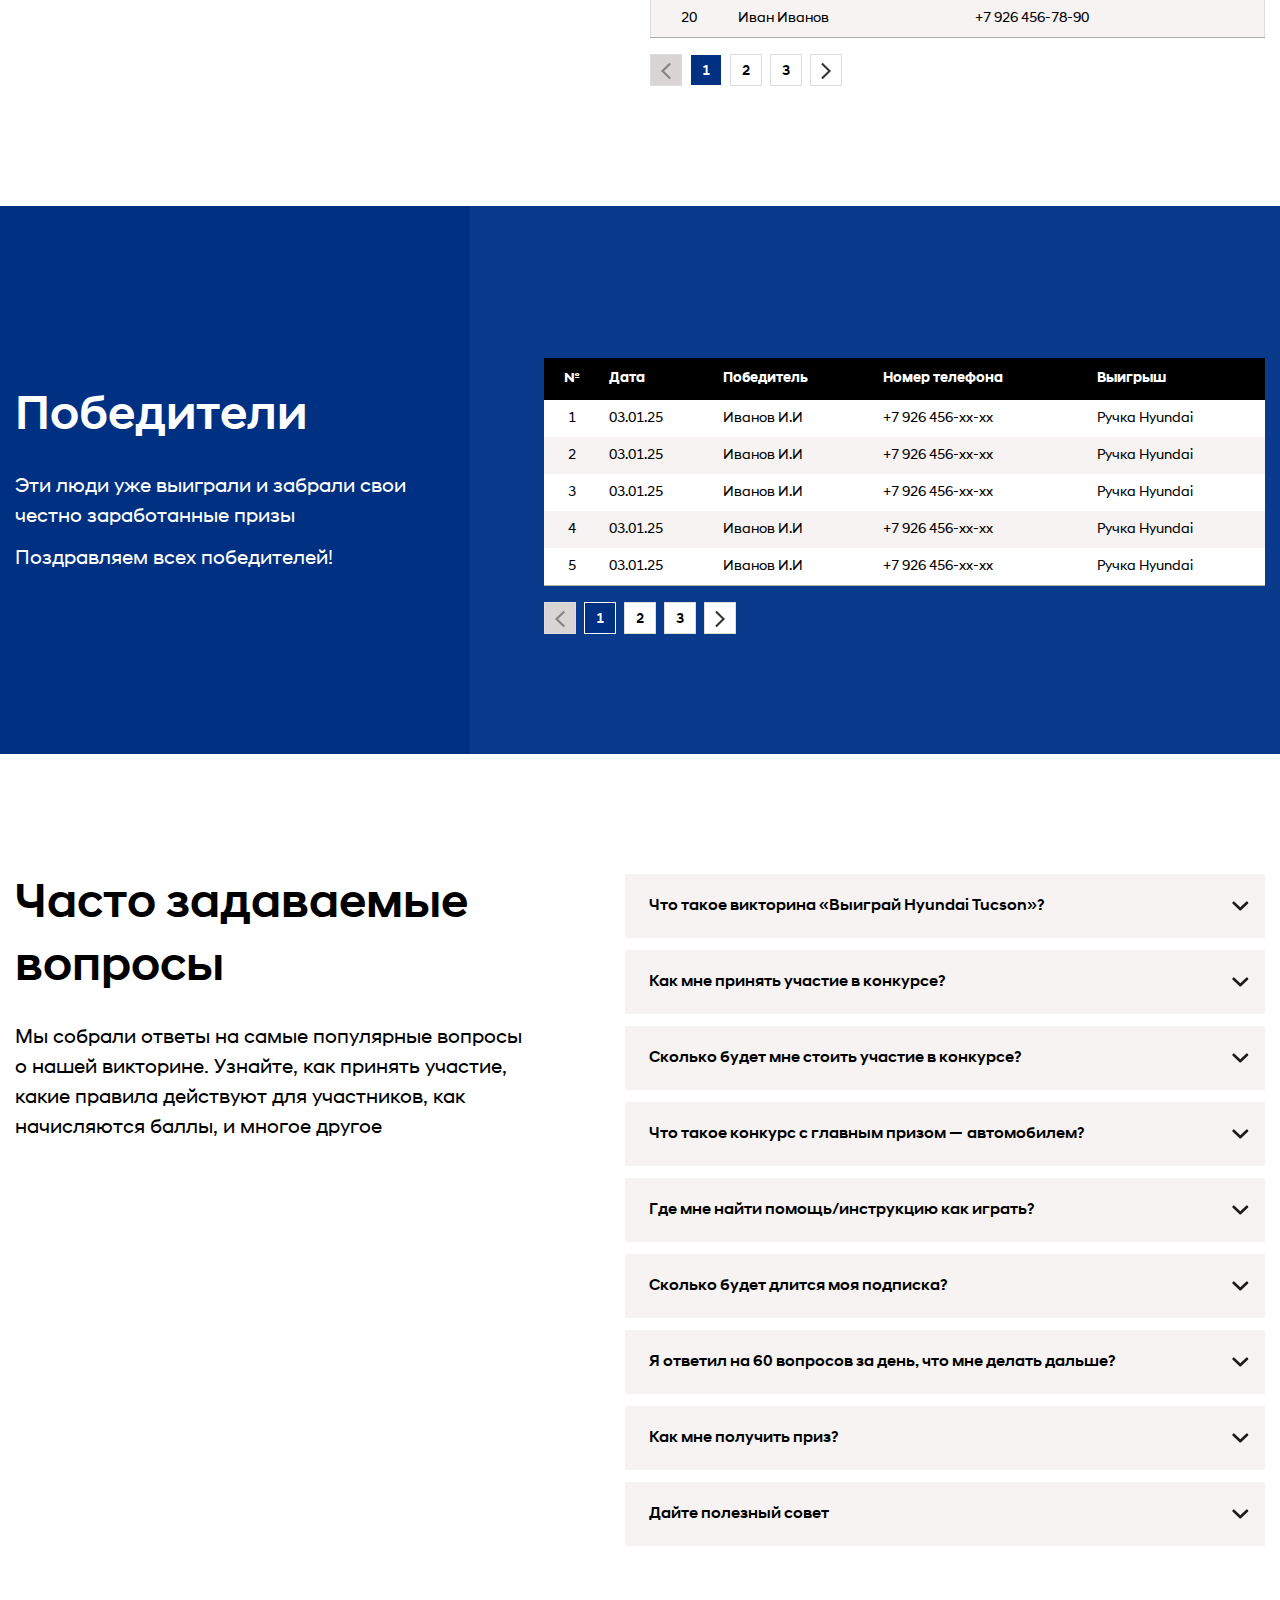
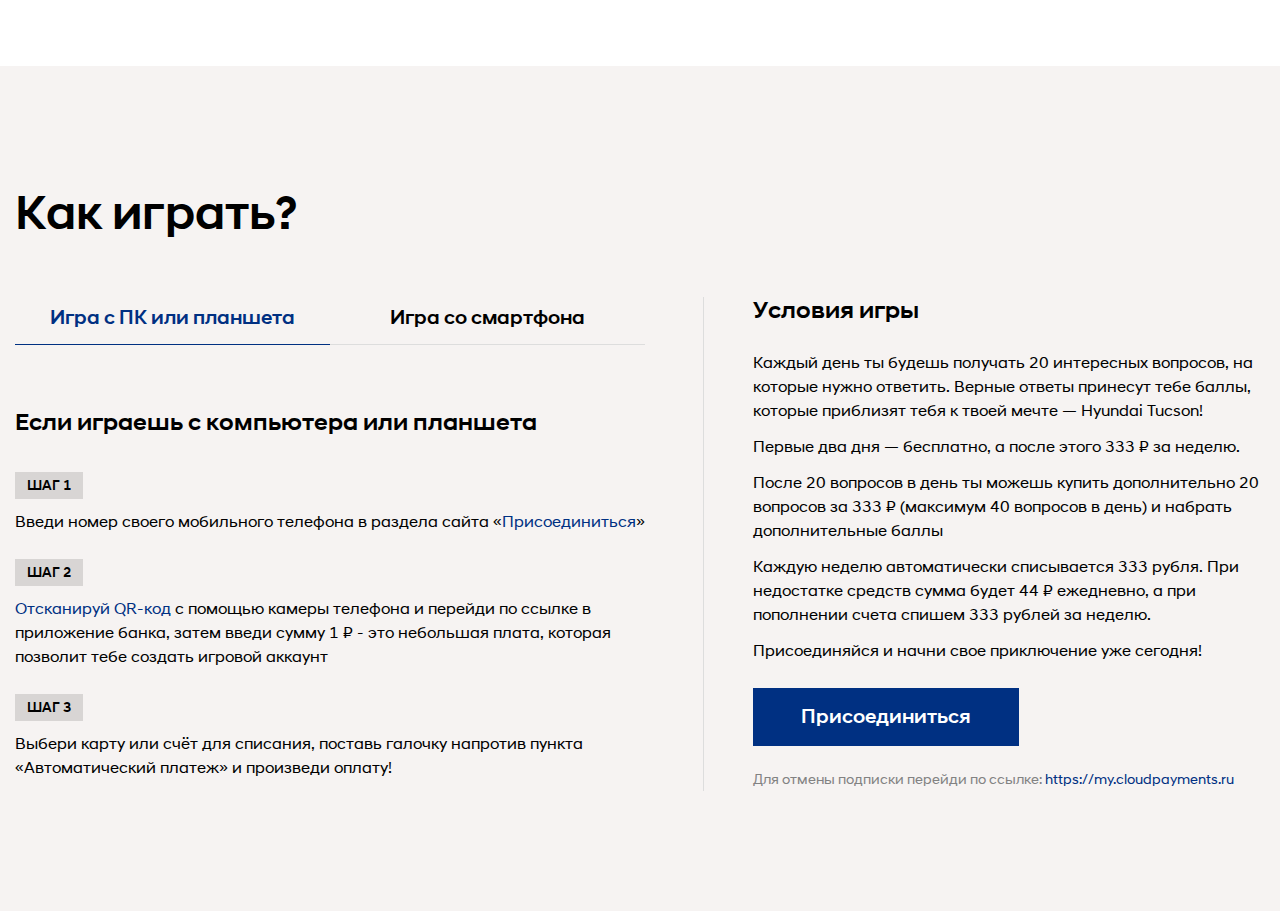
==== commit 606bfeb1: "new edited" ====
--- a/index.html
+++ b/index.html
@@ -880,675 +880,14 @@
         </div>
     </section>
 
-    <section class="join bg" id="join">
-        <div class="container">
-            <div class="join-col">
-                <h2>Присоединяйся</h2>
-                <p>Присоединяйся и стань частью этого захватывающего приключения</p>
-                <form action="#">
-                    <div class="inp-wrap --outline">
-                        <input type="tel" id="tel" required>
-                        <label for="tel">Введи номер телефона <i>*</i></label>
-                    </div>
-                    <button type="submit" class="btn">Присоединиться</button>
-                </form>
-            </div>
-        </div>
-        <img src="img/join.jpg" class="join__bg" alt="i" loading="lazy">
-    </section>
-    <section class="join bg">
-        <div class="container">
-            <div class="join-col">
-                <h2>Присоединяйся</h2>
-                <p>Сейчас тебе поступит звонок, введи последние 4 цифры звонящего номера в поле ниже</p>
-                <form action="#">
-                    <div class="inp-wrap --outline">
-                        <input type="tel" id="phoneCode" required>
-                        <label for="tel">Последние 4 цифры звонящего номера <i>*</i></label>
-                    </div>
-                    <button type="submit" class="btn">Присоединиться</button>
-                </form>
-            </div>
-        </div>
-        <img src="img/join.jpg" class="join__bg" alt="i" loading="lazy">
-    </section>
-    <section class="join bg">
-        <div class="container">
-            <div class="join-col">
-                <h2>Присоединяйся</h2>
-                <p>Присоединяйся и стань частью этого захватывающего приключения</p>
-                <form action="#">
-                    <div class="inp-wrap --outline">
-                        <input type="text" required>
-                        <label for="tel">Введи промокод <i>*</i></label>
-                    </div>
-                    <button type="submit" class="btn">Присоединиться</button>
-                </form>
-                <div class="join-bottom fx-jb">
-                    <a href="#">Войти с другим номером</a>
-                    <a href="#">Ранее входил с номером</a>
-                </div>
-            </div>
-        </div>
-        <img src="img/join.jpg" class="join__bg" alt="i" loading="lazy">
-    </section>
-
-    <section class="access">
-        <div class="container">
-            <h2>Получите доступ к конкурсу</h2>
-            <div class="wrap fx-jb">
-                <div class="col fx-col">
-                    <h3>Оплатить через СБП</h3>
-                    <span class="tag">Стоимость: 1 ₽ первые 2 дня, далее 333 ₽ в неделю</span>
-                    <img class="access__qr" src="img/qr.jpg" alt="i" loading="lazy">
-                    <p>
-                        Отсканируй QR-код камерой телефона, перейди по ссылке в приложение банка, введи сумму 1 ₽ —
-                        это небольшая плата, которая позволит тебе создать игровой аккаунт, выбери карту или счёт
-                        для списания средств, поставь галочку напротив пункта «Автоматический платеж» и произведи
-                        оплату, либо оплати пластиковой картой
-                    </p>
-                    <div class="inp-check">
-                        <input type="checkbox" required name="checkbox" id="policy1">
-                        <label for="policy1">
-                            Согласен с <a href="./pdf/privacy.pdf" class="link" target="_blank">правилами обработки
-                                персональных данных</a>, <a href="./pdf/rules.pdf" target="_blank"
-                                class="link">правилами пользования сервисом</a>
-                            и получением чеков на внутреннюю почту сервиса. Платежи автоматические реккурентные
-                        </label>
-                    </div>
-                    <div class="inp-check">
-                        <input type="checkbox" required name="checkbox" id="policy2">
-                        <label for="policy2">
-                            Согласен на автоматическую оплату 333 рублей каждые 7 дней по истечению пробного периода
-                            в 2 дня. Возможно частичное списание 44 рубля за 1 день доступа, согласно тарифам
-                            (Правила конкурса)
-                        </label>
-                    </div>
-
-                    <div class="access-logos fx-ac">
-                        <img src="img/sbp.png" alt="i" loading="lazy">
-                    </div>
-                </div>
-                <div class="col fx-col">
-                    <h3>Оплатить Мир, Mastercard, Visa</h3>
-                    <div class="tag">Стоимость: 1 ₽ первые 2 дня, далее 333 ₽ в неделю</div>
-
-                    <h5>Конкурс “Hyundai Tucson”</h5>
-                    <h3>1,00 ₽</h3>
-
-                    <form>
-                        <div class="inp-wrap">
-                            <input type="tel" id="inpCard" required>
-                            <label for="inpCard">Номер карты <i>*</i></label>
-                        </div>
-                        <div class="group fx-jb">
-                            <div class="inp-wrap">
-                                <input type="tel" id="inpDate" required>
-                                <label for="inpDate">ММ / ГГ <i>*</i></label>
-                            </div>
-                            <div class="inp-wrap">
-                                <input type="tel" id="inpCvv" required>
-                                <label for="inpCvv">CVV <i>*</i></label>
-                            </div>
-                        </div>
-                        <button class="btn" type="submit">Оплатить 1, 00 ₽</button>
-
-                        <div class="inp-check">
-                            <input type="checkbox" required name="checkbox" id="policy3">
-                            <label for="policy3">
-                                Согласен с <a href="./pdf/privacy.pdf" class="link" target="_blank">правилами обработки
-                                    персональных данных</a>, <a href="./pdf/rules.pdf" target="_blank" class="link"></a>
-                                и получением чеков на внутреннюю почту сервиса. Платежи автоматические реккурентные
-                            </label>
-                        </div>
-                        <div class="inp-check">
-                            <input type="checkbox" required name="checkbox" id="policy4">
-                            <label for="policy4">
-                                Согласен на автоматическую оплату 333 рублей каждые 7 дней по истечению пробного периода
-                                в 2 дня. Возможно частичное списание 44 рубля за 1 день доступа, согласно тарифам
-                                (<a href="./pdf/rules.pdf" class="link">Правила конкурса</a> )
-                            </label>
-                        </div>
-                    </form>
-
-                    <div class="access-logos fx-ac">
-                        <img src="img/visa.svg" alt="i" loading="lazy">
-                        <img src="img/master.svg" alt="i" loading="lazy">
-                        <img src="img/mir.svg" alt="i" loading="lazy">
-                    </div>
-                </div>
-            </div>
-        </div>
-    </section>
-
-    <section class="quiz">
-        <div class="container">
-            <div class="col">
-                <h2>Викторина</h2>
-                <div class="quiz-text">
-                    <p>
-                        Твой игровой аккаунт успешно создан. Игра с главным призом — Hyundai Tucson уже началась.
-                    </p>
-                    <p>
-                        Отвечай на вопросы, набирай баллы и получи шанс выиграть этот потрясающий автомобиль
-                    </p>
-                    <p>
-                        Cегодня ты получишь 20 вопросов . Правильный ответ = 10 очков. Каждый день лидер по очкам
-                        получает
-                        престижный сувенир.
-                    </p>
-                    <p>
-                        Ежедневно следи за сюрпризами и бонус-фазами. Они могут помочь выиграть автомобиль
-                    </p>
-
-                    <h4>Приз дня — сегодня тебя ждет ручка Hyundai</h4>
-                </div>
-
-                <div class="quiz-item">
-                    <div class="quiz-head fx-ac fx-jb">
-                        <h3>Вопрос 1 из 20</h3>
-                        <p>30 очков в случае выигрыша</p>
-                    </div>
-
-                    <img class="quiz__img" src="img/quiz/q-1.jpg" alt="i">
-
-                    <div class="quiz-title">
-                        <h3>ХРАМ ВАСИЛИЯ БЛАЖЕННОГО ЯВЛЯЕТСЯ НОВЫМ ЧУДОМ СВЕТА: </h3>
-                        <h5>Выбери ответ, который по твоему мнению является верным</h5>
-
-                        <div class="quiz-boxes">
-                            <div class="inp-radio">
-                                <input type="radio" name="q1">
-                                <label>Да</label>
-                            </div>
-                            <div class="inp-radio">
-                                <input type="radio" name="q1">
-                                <label>Нет</label>
-                            </div>
-                        </div>
-                    </div>
-                    <h4 class="false">Не верно</h4>
-                    <p class="answer">ПРАВИЛЬНО! ТЫ НА ВЕРНОМ ПУТИ К [НАЗВАНИЕ ПРИЗА ДНЯ] С ТВОИМИ ЗНАНИЯМИ! ПЕРЕХОДИМ К
-                        НАШЕМУ СЛЕДУЮЩЕМУ ХИТУ – [КАТЕГОРИЯ]!</p>
-                </div>
-
-                <div class="quiz-item">
-                    <div class="quiz-head fx-ac fx-jb">
-                        <h3>Вопрос 2 из 20</h3>
-                        <p>30 очков в случае выигрыша</p>
-                    </div>
-
-                    <img class="quiz__img" src="img/quiz/q-2.jpg" alt="i">
-
-                    <div class="quiz-title">
-                        <h3>ЧТО ПОЛУЧАЮТ РОССИЙСКИЕ КОСМОНАВТЫ ПРИ ПРИЗЕМЛЕНИИ:</h3>
-                        <h5>Выбери ответ, который по твоему мнению является верным</h5>
-
-                        <div class="quiz-boxes">
-                            <div class="inp-radio">
-                                <input type="radio" name="q2">
-                                <label>ХЛЕБ</label>
-                            </div>
-                            <div class="inp-radio">
-                                <input type="radio" name="q2">
-                                <label>ЯБЛОКО</label>
-                            </div>
-                        </div>
-                    </div>
-                    <h4 class="true">Верно</h4>
-                    <p class="answer">ПРАВИЛЬНО! ТЫ НА ВЕРНОМ ПУТИ К [НАЗВАНИЕ ПРИЗА ДНЯ] С ТВОИМИ ЗНАНИЯМИ! ПЕРЕХОДИМ К
-                        НАШЕМУ СЛЕДУЮЩЕМУ ХИТУ – [КАТЕГОРИЯ]!</p>
-                </div>
-
-                <div class="quiz-item">
-                    <div class="quiz-head fx-ac fx-jb">
-                        <h3>Вопрос 3 из 20</h3>
-                        <p>30 очков в случае выигрыша</p>
-                    </div>
-
-                    <img class="quiz__img" src="img/quiz/q-3.jpg" alt="i">
-
-                    <div class="quiz-title">
-                        <h3>СКОЛЬКО КАРАТ В ЧИСТОМ ЗОЛОТЕ:</h3>
-                        <h5>Выбери ответ, который по твоему мнению является верным</h5>
-
-                        <div class="quiz-boxes">
-                            <div class="inp-radio">
-                                <input type="radio" name="q3">
-                                <label>20</label>
-                            </div>
-                            <div class="inp-radio">
-                                <input type="radio" name="q3">
-                                <label>40</label>
-                            </div>
-                        </div>
-                    </div>
-                    <h4 class="true">Верно</h4>
-                    <p class="answer">ПРАВИЛЬНО! ТЫ НА ВЕРНОМ ПУТИ К [НАЗВАНИЕ ПРИЗА ДНЯ] С ТВОИМИ ЗНАНИЯМИ! ПЕРЕХОДИМ К
-                        НАШЕМУ СЛЕДУЮЩЕМУ ХИТУ – [КАТЕГОРИЯ]!</p>
-                </div>
-
-                <div class="quiz-item">
-                    <div class="quiz-head fx-ac fx-jb">
-                        <h3>Вопрос 4 из 20</h3>
-                        <p>30 очков в случае выигрыша</p>
-                    </div>
-                    <img src="img/quiz/q-4.jpg" alt="i" class="quiz__img">
-                    <div class="quiz-title">
-                        <h3>КУДА ПОКАЗЫВАЕТ КОМПАС:</h3>
-                        <h5>Выбери ответ, который по твоему мнению является верным</h5>
-                        <div class="quiz-boxes">
-                            <div class="inp-radio">
-                                <input type="radio" name="q4">
-                                <label>СЕВЕРНЫЙ ПОЛЮС</label>
-                            </div>
-                            <div class="inp-radio">
-                                <input type="radio" name="q4">
-                                <label>МАГНИТНЫЙ ПОЛЮС</label>
-                            </div>
-                        </div>
-                    </div>
-                    <h4 class="true">Верно</h4>
-                    <p class="answer">ПРАВИЛЬНО! ТЫ НА ВЕРНОМ ПУТИ К [НАЗВАНИЕ ПРИЗА ДНЯ] С ТВОИМИ ЗНАНИЯМИ! ПЕРЕХОДИМ К
-                        НАШЕМУ СЛЕДУЮЩЕМУ ХИТУ – [КАТЕГОРИЯ]!</p>
-                </div>
-                <div class="quiz-item">
-                    <div class="quiz-head fx-ac fx-jb">
-                        <h3>Вопрос 5 из 20</h3>
-                        <p>30 очков в случае выигрыша</p>
-                    </div>
-                    <img src="img/quiz/q-5.jpg" alt="i" class="quiz__img">
-                    <div class="quiz-title">
-                        <h3>КАКОВО ОТКЛОНЕНИЕ ПИЗАНСКОЙ БАШНИ ОТ ОСИ:</h3>
-                        <h5>Выбери ответ, который по твоему мнению является верным</h5>
-                        <div class="quiz-boxes">
-                            <div class="inp-radio">
-                                <input type="radio" name="q5">
-                                <label>БОЛЕЕ 2 МЕТРОВ</label>
-                            </div>
-                            <div class="inp-radio">
-                                <input type="radio" name="q5">
-                                <label>БОЛЕЕ 4 МЕТРОВ</label>
-                            </div>
-                        </div>
-                    </div>
-                    <h4 class="true">Верно</h4>
-                    <p class="answer">ПРАВИЛЬНО! ТЫ НА ВЕРНОМ ПУТИ К [НАЗВАНИЕ ПРИЗА ДНЯ] С ТВОИМИ ЗНАНИЯМИ! ПЕРЕХОДИМ К
-                        НАШЕМУ СЛЕДУЮЩЕМУ ХИТУ – [КАТЕГОРИЯ]!</p>
-                </div>
-                <div class="quiz-item">
-                    <div class="quiz-head fx-ac fx-jb">
-                        <h3>Вопрос 6 из 20</h3>
-                        <p>30 очков в случае выигрыша</p>
-                    </div>
-                    <img src="img/quiz/q-6.jpg" alt="i" class="quiz__img">
-                    <div class="quiz-title">
-                        <h3>В КАКОМ ЯЗЫКЕ ПОЯВИЛОСЬ СЛОВО ДИНОЗАВР:</h3>
-                        <h5>Выбери ответ, который по твоему мнению является верным</h5>
-                        <div class="quiz-boxes">
-                            <div class="inp-radio">
-                                <input type="radio" name="q6">
-                                <label>ЛАТИНСКОМ</label>
-                            </div>
-                            <div class="inp-radio">
-                                <input type="radio" name="q6">
-                                <label>ГРЕЧЕСКОМ</label>
-                            </div>
-                        </div>
-                    </div>
-                    <h4 class="true">Верно</h4>
-                    <p class="answer">ПРАВИЛЬНО! ТЫ НА ВЕРНОМ ПУТИ К [НАЗВАНИЕ ПРИЗА ДНЯ] С ТВОИМИ ЗНАНИЯМИ! ПЕРЕХОДИМ К
-                        НАШЕМУ СЛЕДУЮЩЕМУ ХИТУ – [КАТЕГОРИЯ]!</p>
-                </div>
-                <div class="quiz-item">
-                    <div class="quiz-head fx-ac fx-jb">
-                        <h3>Вопрос 7 из 20</h3>
-                        <p>30 очков в случае выигрыша</p>
-                    </div>
-                    <img src="img/quiz/q-7.jpg" alt="i" class="quiz__img">
-                    <div class="quiz-title">
-                        <h3>НОРМАЛЬНЫЙ СРОК БЕРЕМЕННОСТИ У ЖЕНЩИН:</h3>
-                        <h5>Выбери ответ, который по твоему мнению является верным</h5>
-                        <div class="quiz-boxes">
-                            <div class="inp-radio">
-                                <input type="radio" name="q7">
-                                <label>36 НЕДЕЛЬ</label>
-                            </div>
-                            <div class="inp-radio">
-                                <input type="radio" name="q7">
-                                <label>40 НЕДЕЛЬ</label>
-                            </div>
-                        </div>
-                    </div>
-                    <h4 class="true">Верно</h4>
-                    <p class="answer">ПРАВИЛЬНО! ТЫ НА ВЕРНОМ ПУТИ К [НАЗВАНИЕ ПРИЗА ДНЯ] С ТВОИМИ ЗНАНИЯМИ! ПЕРЕХОДИМ К
-                        НАШЕМУ СЛЕДУЮЩЕМУ ХИТУ – [КАТЕГОРИЯ]!</p>
-                </div>
-                <div class="quiz-item">
-                    <div class="quiz-head fx-ac fx-jb">
-                        <h3>Вопрос 8 из 20</h3>
-                        <p>30 очков в случае выигрыша</p>
-                    </div>
-                    <img src="img/quiz/q-8.jpg" alt="i" class="quiz__img">
-                    <div class="quiz-title">
-                        <h3>ПЕРВЫЙ СОВЕТСКИЙ ФИЛЬМ-КАТАСТРОФА:</h3>
-                        <h5>Выбери ответ, который по твоему мнению является верным</h5>
-                        <div class="quiz-boxes">
-                            <div class="inp-radio">
-                                <input type="radio" name="q8">
-                                <label>НАУТИЛУС</label>
-                            </div>
-                            <div class="inp-radio">
-                                <input type="radio" name="q8">
-                                <label>ЭКИПАЖ</label>
-                            </div>
-                        </div>
-                    </div>
-                    <h4 class="true">Верно</h4>
-                    <p class="answer">ПРАВИЛЬНО! ТЫ НА ВЕРНОМ ПУТИ К [НАЗВАНИЕ ПРИЗА ДНЯ] С ТВОИМИ ЗНАНИЯМИ! ПЕРЕХОДИМ К
-                        НАШЕМУ СЛЕДУЮЩЕМУ ХИТУ – [КАТЕГОРИЯ]!</p>
-                </div>
-                <div class="quiz-item">
-                    <div class="quiz-head fx-ac fx-jb">
-                        <h3>Вопрос 9 из 20</h3>
-                        <p>30 очков в случае выигрыша</p>
-                    </div>
-                    <img src="img/quiz/q-9.jpg" alt="i" class="quiz__img">
-                    <div class="quiz-title">
-                        <h3>НА КАКОЙ АВТОМОБИЛЬ ВПЕРВЫЕ УСТАНОВИЛИ ШИНЫ:</h3>
-                        <h5>Выбери ответ, который по твоему мнению является верным</h5>
-                        <div class="quiz-boxes">
-                            <div class="inp-radio">
-                                <input type="radio" name="q9">
-                                <label>PEUGEOT</label>
-                            </div>
-                            <div class="inp-radio">
-                                <input type="radio" name="q9">
-                                <label>FORD</label>
-                            </div>
-                        </div>
-                    </div>
-                    <h4 class="true">Верно</h4>
-                    <p class="answer">ПРАВИЛЬНО! ТЫ НА ВЕРНОМ ПУТИ К [НАЗВАНИЕ ПРИЗА ДНЯ] С ТВОИМИ ЗНАНИЯМИ! ПЕРЕХОДИМ К
-                        НАШЕМУ СЛЕДУЮЩЕМУ ХИТУ – [КАТЕГОРИЯ]!</p>
-                </div>
-                <div class="quiz-item">
-                    <div class="quiz-head fx-ac fx-jb">
-                        <h3>Вопрос 10 из 20</h3>
-                        <p>30 очков в случае выигрыша</p>
-                    </div>
-                    <img src="img/quiz/q-10.jpg" alt="i" class="quiz__img">
-                    <div class="quiz-title">
-                        <h3>ЮЖНЫЙ ПОЛЮС ЭТО:</h3>
-                        <h5>Выбери ответ, который по твоему мнению является верным</h5>
-                        <div class="quiz-boxes">
-                            <div class="inp-radio">
-                                <input type="radio" name="q10">
-                                <label>АРКТИКА</label>
-                            </div>
-                            <div class="inp-radio">
-                                <input type="radio" name="q10">
-                                <label>АНТАРКТИКА</label>
-                            </div>
-                        </div>
-                    </div>
-                    <h4 class="true">Верно</h4>
-                    <p class="answer">ПРАВИЛЬНО! ТЫ НА ВЕРНОМ ПУТИ К [НАЗВАНИЕ ПРИЗА ДНЯ] С ТВОИМИ ЗНАНИЯМИ! ПЕРЕХОДИМ К
-                        НАШЕМУ СЛЕДУЮЩЕМУ ХИТУ – [КАТЕГОРИЯ]!</p>
-                </div>
-                <div class="quiz-item">
-                    <div class="quiz-head fx-ac fx-jb">
-                        <h3>Вопрос 11 из 20</h3>
-                        <p>30 очков в случае выигрыша</p>
-                    </div>
-                    <img src="img/quiz/q-11.jpg" alt="i" class="quiz__img">
-                    <div class="quiz-title">
-                        <h3>КТО ПРИНЕС В ИСПАНИЮ ТАНЕЦ ФЛАМЕНКО:</h3>
-                        <h5>Выбери ответ, который по твоему мнению является верным</h5>
-                        <div class="quiz-boxes">
-                            <div class="inp-radio">
-                                <input type="radio" name="q11">
-                                <label>АРАБЫ</label>
-                            </div>
-                            <div class="inp-radio">
-                                <input type="radio" name="q11">
-                                <label>ЦЫГАНЕ</label>
-                            </div>
-                        </div>
-                    </div>
-                    <h4 class="true">Верно</h4>
-                    <p class="answer">ПРАВИЛЬНО! ТЫ НА ВЕРНОМ ПУТИ К [НАЗВАНИЕ ПРИЗА ДНЯ] С ТВОИМИ ЗНАНИЯМИ! ПЕРЕХОДИМ К
-                        НАШЕМУ СЛЕДУЮЩЕМУ ХИТУ – [КАТЕГОРИЯ]!</p>
-                </div>
-                <div class="quiz-item">
-                    <div class="quiz-head fx-ac fx-jb">
-                        <h3>Вопрос 12 из 20</h3>
-                        <p>30 очков в случае выигрыша</p>
-                    </div>
-                    <img src="img/quiz/q-12.jpg" alt="i" class="quiz__img">
-                    <div class="quiz-title">
-                        <h3>КОГО НАЗЫВАЛИ ВЕЛИКИЙ НЕМОЙ:</h3>
-                        <h5>Выбери ответ, который по твоему мнению является верным</h5>
-                        <div class="quiz-boxes">
-                            <div class="inp-radio">
-                                <input type="radio" name="q12">
-                                <label>КИНО</label>
-                            </div>
-                            <div class="inp-radio">
-                                <input type="radio" name="q12">
-                                <label>ЧАПЛИН</label>
-                            </div>
-                        </div>
-                    </div>
-                    <h4 class="true">Верно</h4>
-                    <p class="answer">ПРАВИЛЬНО! ТЫ НА ВЕРНОМ ПУТИ К [НАЗВАНИЕ ПРИЗА ДНЯ] С ТВОИМИ ЗНАНИЯМИ! ПЕРЕХОДИМ К
-                        НАШЕМУ СЛЕДУЮЩЕМУ ХИТУ – [КАТЕГОРИЯ]!</p>
-                </div>
-                <div class="quiz-item">
-                    <div class="quiz-head fx-ac fx-jb">
-                        <h3>Вопрос 13 из 20</h3>
-                        <p>30 очков в случае выигрыша</p>
-                    </div>
-                    <img src="img/quiz/q-13.jpg" alt="i" class="quiz__img">
-                    <div class="quiz-title">
-                        <h3>КОГО ПОБЕДИЛ АЛЕКСАНДР НЕВСКИЙ НА ЧУДСКОМ ОЗЕРЕ:</h3>
-                        <h5>Выбери ответ, который по твоему мнению является верным</h5>
-                        <div class="quiz-boxes">
-                            <div class="inp-radio">
-                                <input type="radio" name="q13">
-                                <label>ЛИТОВЦЕВ</label>
-                            </div>
-                            <div class="inp-radio">
-                                <input type="radio" name="q13">
-                                <label>НЕМЦЕВ</label>
-                            </div>
-                        </div>
-                    </div>
-                    <h4 class="true">Верно</h4>
-                    <p class="answer">ПРАВИЛЬНО! ТЫ НА ВЕРНОМ ПУТИ К [НАЗВАНИЕ ПРИЗА ДНЯ] С ТВОИМИ ЗНАНИЯМИ! ПЕРЕХОДИМ К
-                        НАШЕМУ СЛЕДУЮЩЕМУ ХИТУ – [КАТЕГОРИЯ]!</p>
-                </div>
-                <div class="quiz-item">
-                    <div class="quiz-head fx-ac fx-jb">
-                        <h3>Вопрос 14 из 20</h3>
-                        <p>30 очков в случае выигрыша</p>
-                    </div>
-                    <img src="img/quiz/q-14.jpg" alt="i" class="quiz__img">
-                    <div class="quiz-title">
-                        <h3>КАКОЙ АВТОМОБИЛЬ НАЗЫВАЮТ РУССКИЙ МЕРСЕДЕС</h3>
-                        <h5>Выбери ответ, который по твоему мнению является верным</h5>
-                        <div class="quiz-boxes">
-                            <div class="inp-radio">
-                                <input type="radio" name="q14">
-                                <label>ВОСЬМЕРКА</label>
-                            </div>
-                            <div class="inp-radio">
-                                <input type="radio" name="q14">
-                                <label>ВОЛГА</label>
-                            </div>
-                        </div>
-                    </div>
-                    <h4 class="true">Верно</h4>
-                    <p class="answer">ПРАВИЛЬНО! ТЫ НА ВЕРНОМ ПУТИ К [НАЗВАНИЕ ПРИЗА ДНЯ] С ТВОИМИ ЗНАНИЯМИ! ПЕРЕХОДИМ К
-                        НАШЕМУ СЛЕДУЮЩЕМУ ХИТУ – [КАТЕГОРИЯ]!</p>
-                </div>
-                <div class="quiz-item">
-                    <div class="quiz-head fx-ac fx-jb">
-                        <h3>Вопрос 15 из 20</h3>
-                        <p>30 очков в случае выигрыша</p>
-                    </div>
-                    <img src="img/quiz/q-15.jpg" alt="i" class="quiz__img">
-                    <div class="quiz-title">
-                        <h3>ЧТО ОЗНАЧАЕТ СЛОВО КАРАТЕ</h3>
-                        <h5>Выбери ответ, который по твоему мнению является верным</h5>
-                        <div class="quiz-boxes">
-                            <div class="inp-radio">
-                                <input type="radio" name="q15">
-                                <label>УДАР НОГОЙ</label>
-                            </div>
-                            <div class="inp-radio">
-                                <input type="radio" name="q15">
-                                <label>ПУСТАЯ РУКА</label>
-                            </div>
-                        </div>
-                    </div>
-                    <h4 class="true">Верно</h4>
-                    <p class="answer">ПРАВИЛЬНО! ТЫ НА ВЕРНОМ ПУТИ К [НАЗВАНИЕ ПРИЗА ДНЯ] С ТВОИМИ ЗНАНИЯМИ! ПЕРЕХОДИМ К
-                        НАШЕМУ СЛЕДУЮЩЕМУ ХИТУ – [КАТЕГОРИЯ]!</p>
-                </div>
-                <div class="quiz-item">
-                    <div class="quiz-head fx-ac fx-jb">
-                        <h3>Вопрос 16 из 20</h3>
-                        <p>30 очков в случае выигрыша</p>
-                    </div>
-                    <img src="img/quiz/q-16.jpg" alt="i" class="quiz__img">
-                    <div class="quiz-title">
-                        <h3>В ГОРОДЕ СКОРОСТЬ ОГРАНИЧЕНА:</h3>
-                        <h5>Выбери ответ, который по твоему мнению является верным</h5>
-                        <div class="quiz-boxes">
-                            <div class="inp-radio">
-                                <input type="radio" name="q16">
-                                <label>60 КМ/Ч</label>
-                            </div>
-                            <div class="inp-radio">
-                                <input type="radio" name="q16">
-                                <label>50 КМ/Ч</label>
-                            </div>
-                        </div>
-                    </div>
-                    <h4 class="true">Верно</h4>
-                    <p class="answer">ПРАВИЛЬНО! ТЫ НА ВЕРНОМ ПУТИ К [НАЗВАНИЕ ПРИЗА ДНЯ] С ТВОИМИ ЗНАНИЯМИ! ПЕРЕХОДИМ К
-                        НАШЕМУ СЛЕДУЮЩЕМУ ХИТУ – [КАТЕГОРИЯ]!</p>
-                </div>
-                <div class="quiz-item">
-                    <div class="quiz-head fx-ac fx-jb">
-                        <h3>Вопрос 17 из 20</h3>
-                        <p>30 очков в случае выигрыша</p>
-                    </div>
-                    <img src="img/quiz/q-17.jpg" alt="i" class="quiz__img">
-                    <div class="quiz-title">
-                        <h3>КАКИЕ АВТО ПОТРЕБЛЯЮТ 47 ЛИТРОВ БЕНЗИНА НА 100 КМ:</h3>
-                        <h5>Выбери ответ, который по твоему мнению является верным</h5>
-                        <div class="quiz-boxes">
-                            <div class="inp-radio">
-                                <input type="radio" name="q17">
-                                <label>ВАЗ</label>
-                            </div>
-                            <div class="inp-radio">
-                                <input type="radio" name="q17">
-                                <label>ЗИЛ</label>
-                            </div>
-                        </div>
-                    </div>
-                    <h4 class="true">Верно</h4>
-                    <p class="answer">ПРАВИЛЬНО! ТЫ НА ВЕРНОМ ПУТИ К [НАЗВАНИЕ ПРИЗА ДНЯ] С ТВОИМИ ЗНАНИЯМИ! ПЕРЕХОДИМ К
-                        НАШЕМУ СЛЕДУЮЩЕМУ ХИТУ – [КАТЕГОРИЯ]!</p>
-                </div>
-                <div class="quiz-item">
-                    <div class="quiz-head fx-ac fx-jb">
-                        <h3>Вопрос 18 из 20</h3>
-                        <p>30 очков в случае выигрыша</p>
-                    </div>
-                    <img src="img/quiz/q-18.jpg" alt="i" class="quiz__img">
-                    <div class="quiz-title">
-                        <h3>ВЫСОТА ОСТАНКИНСКОЙ БАШНИ:</h3>
-                        <h5>Выбери ответ, который по твоему мнению является верным</h5>
-                        <div class="quiz-boxes">
-                            <div class="inp-radio">
-                                <input type="radio" name="q18">
-                                <label>590 М</label>
-                            </div>
-                            <div class="inp-radio">
-                                <input type="radio" name="q18">
-                                <label>540 М</label>
-                            </div>
-                        </div>
-                    </div>
-                    <h4 class="true">Верно</h4>
-                    <p class="answer">ПРАВИЛЬНО! ТЫ НА ВЕРНОМ ПУТИ К [НАЗВАНИЕ ПРИЗА ДНЯ] С ТВОИМИ ЗНАНИЯМИ! ПЕРЕХОДИМ К
-                        НАШЕМУ СЛЕДУЮЩЕМУ ХИТУ – [КАТЕГОРИЯ]!</p>
-                </div>
-                <div class="quiz-item">
-                    <div class="quiz-head fx-ac fx-jb">
-                        <h3>Вопрос 19 из 20</h3>
-                        <p>30 очков в случае выигрыша</p>
-                    </div>
-                    <img src="img/quiz/q-19.jpg" alt="i" class="quiz__img">
-                    <div class="quiz-title">
-                        <h3>СКОЛЬКО МЫШЦ ИСПОЛЬЗУЕТ ЧЕЛОВЕК, КОГДА СМЕЕТСЯ:</h3>
-                        <h5>Выбери ответ, который по твоему мнению является верным</h5>
-                        <div class="quiz-boxes">
-                            <div class="inp-radio">
-                                <input type="radio" name="q19">
-                                <label>48</label>
-                            </div>
-                            <div class="inp-radio">
-                                <input type="radio" name="q19">
-                                <label>17</label>
-                            </div>
-                        </div>
-                    </div>
-                    <h4 class="true">Верно</h4>
-                    <p class="answer">ПРАВИЛЬНО! ТЫ НА ВЕРНОМ ПУТИ К [НАЗВАНИЕ ПРИЗА ДНЯ] С ТВОИМИ ЗНАНИЯМИ! ПЕРЕХОДИМ К
-                        НАШЕМУ СЛЕДУЮЩЕМУ ХИТУ – [КАТЕГОРИЯ]!</p>
-                </div>
-                <div class="quiz-item">
-                    <div class="quiz-head fx-ac fx-jb">
-                        <h3>Вопрос 20 из 20</h3>
-                        <p>30 очков в случае выигрыша</p>
-                    </div>
-                    <img src="img/quiz/q-20.jpg" alt="i" class="quiz__img">
-                    <div class="quiz-title">
-                        <h3>ИМЯ МАЛЬЧИКА ИЗ ДЕРЕВА:</h3>
-                        <h5>Выбери ответ, который по твоему мнению является верным</h5>
-                        <div class="quiz-boxes">
-                            <div class="inp-radio">
-                                <input type="radio" name="q20">
-                                <label>КАРЛСОН</label>
-                            </div>
-                            <div class="inp-radio">
-                                <input type="radio" name="q20">
-                                <label>БУРАТИНО</label>
-                            </div>
-                        </div>
-                    </div>
-                    <h4 class="true">Верно</h4>
-                    <p class="answer">ПРАВИЛЬНО! ТЫ НА ВЕРНОМ ПУТИ К [НАЗВАНИЕ ПРИЗА ДНЯ] С ТВОИМИ ЗНАНИЯМИ! ПЕРЕХОДИМ К
-                        НАШЕМУ СЛЕДУЮЩЕМУ ХИТУ – [КАТЕГОРИЯ]!</p>
-                </div>
-
-            </div>
-        </div>
-    </section>
-
-
     <div class="cookies">
         <div class="container fx-ac">
             <p>
                 "ООО «Фрешсел» обрабатывает cookies с целью персонализации сервисов и чтобы пользоваться веб-сайтом было
                 удобнее. Вы можете запретить обработку сookies в настройках браузера. Пожалуйста, ознакомьтесь <a
                     class="link" href="./pdf/privacy.pdf" target="_blank">с политикой использования cookies</a>. Читайте
-                подробнее <a class="link" href="#" target="_blank">о правилах оказания услуг ООО «Фрешсел»</a>.
+                подробнее <a class="link" href="./pdf/rules.pdf" target="_blank">о правилах оказания услуг ООО
+                    «Фрешсел»</a>.
             </p>
             <button class="btn">Принять</button>
         </div>
